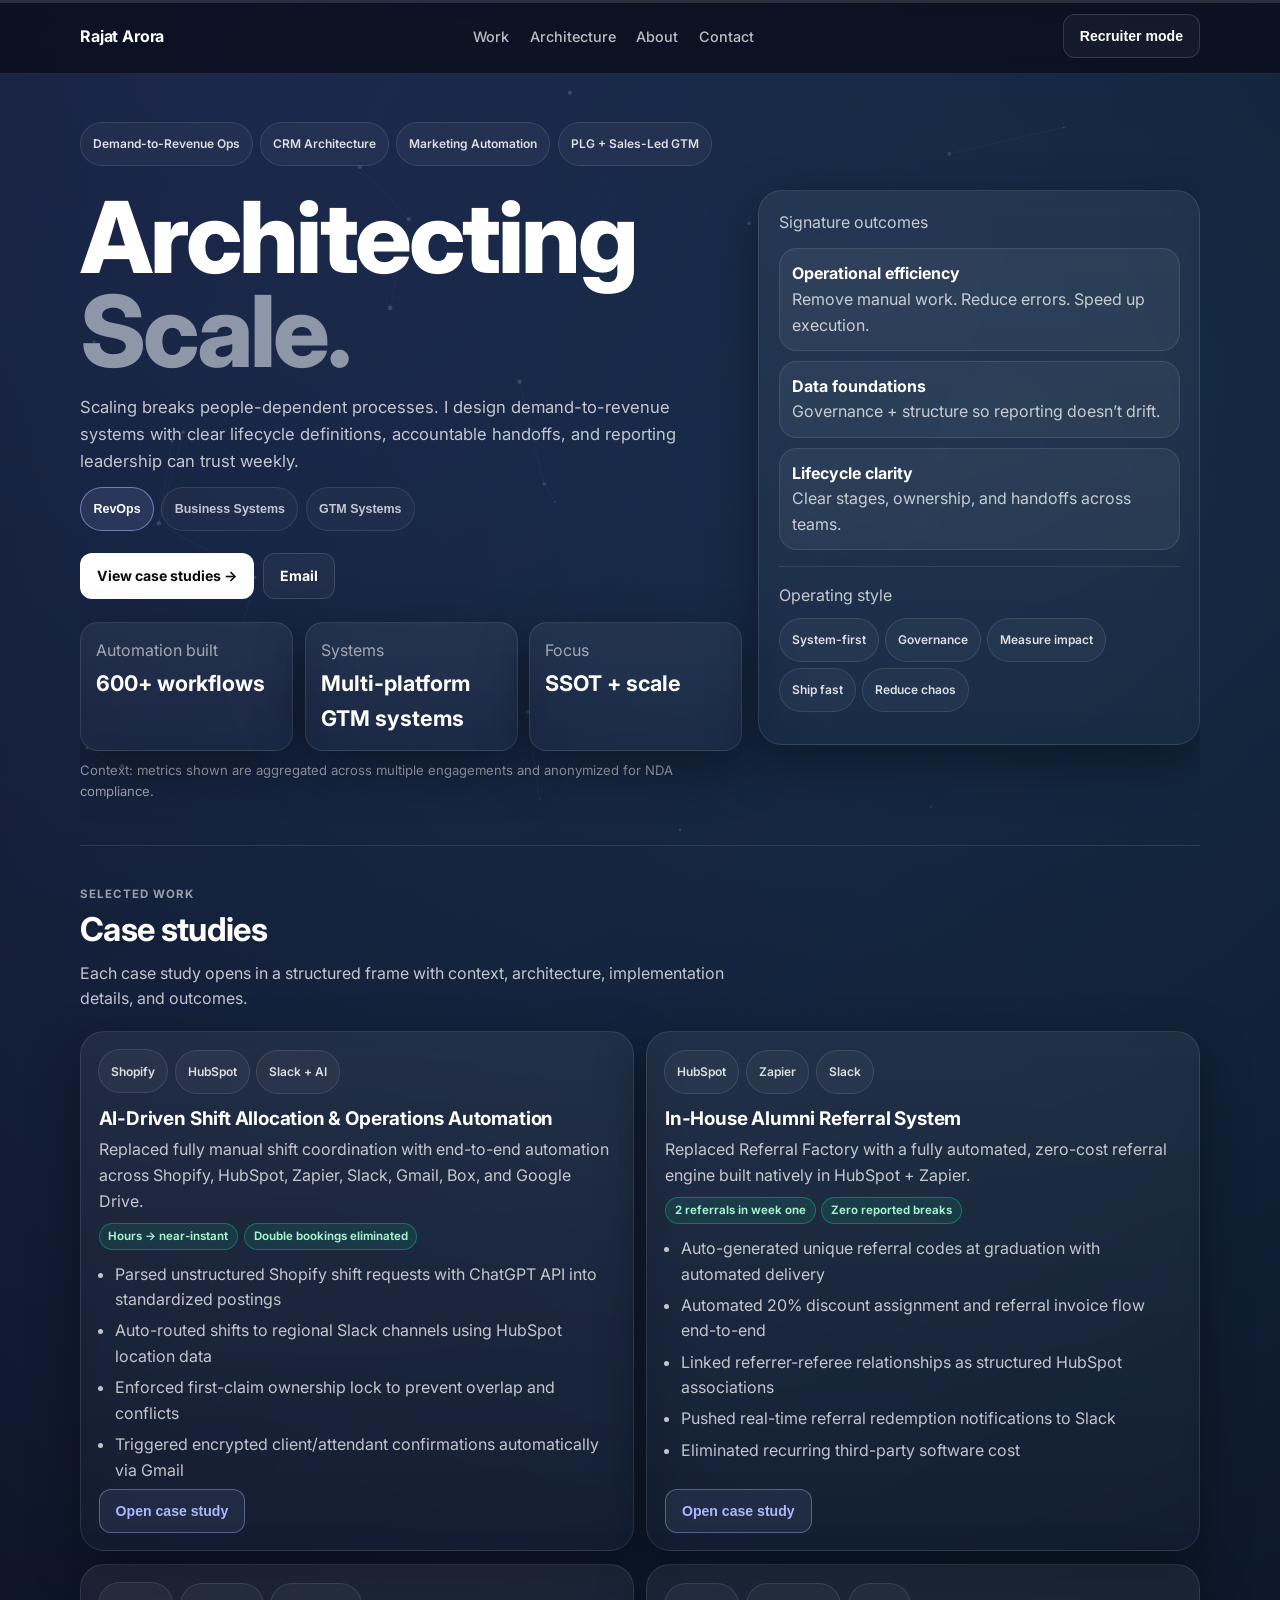
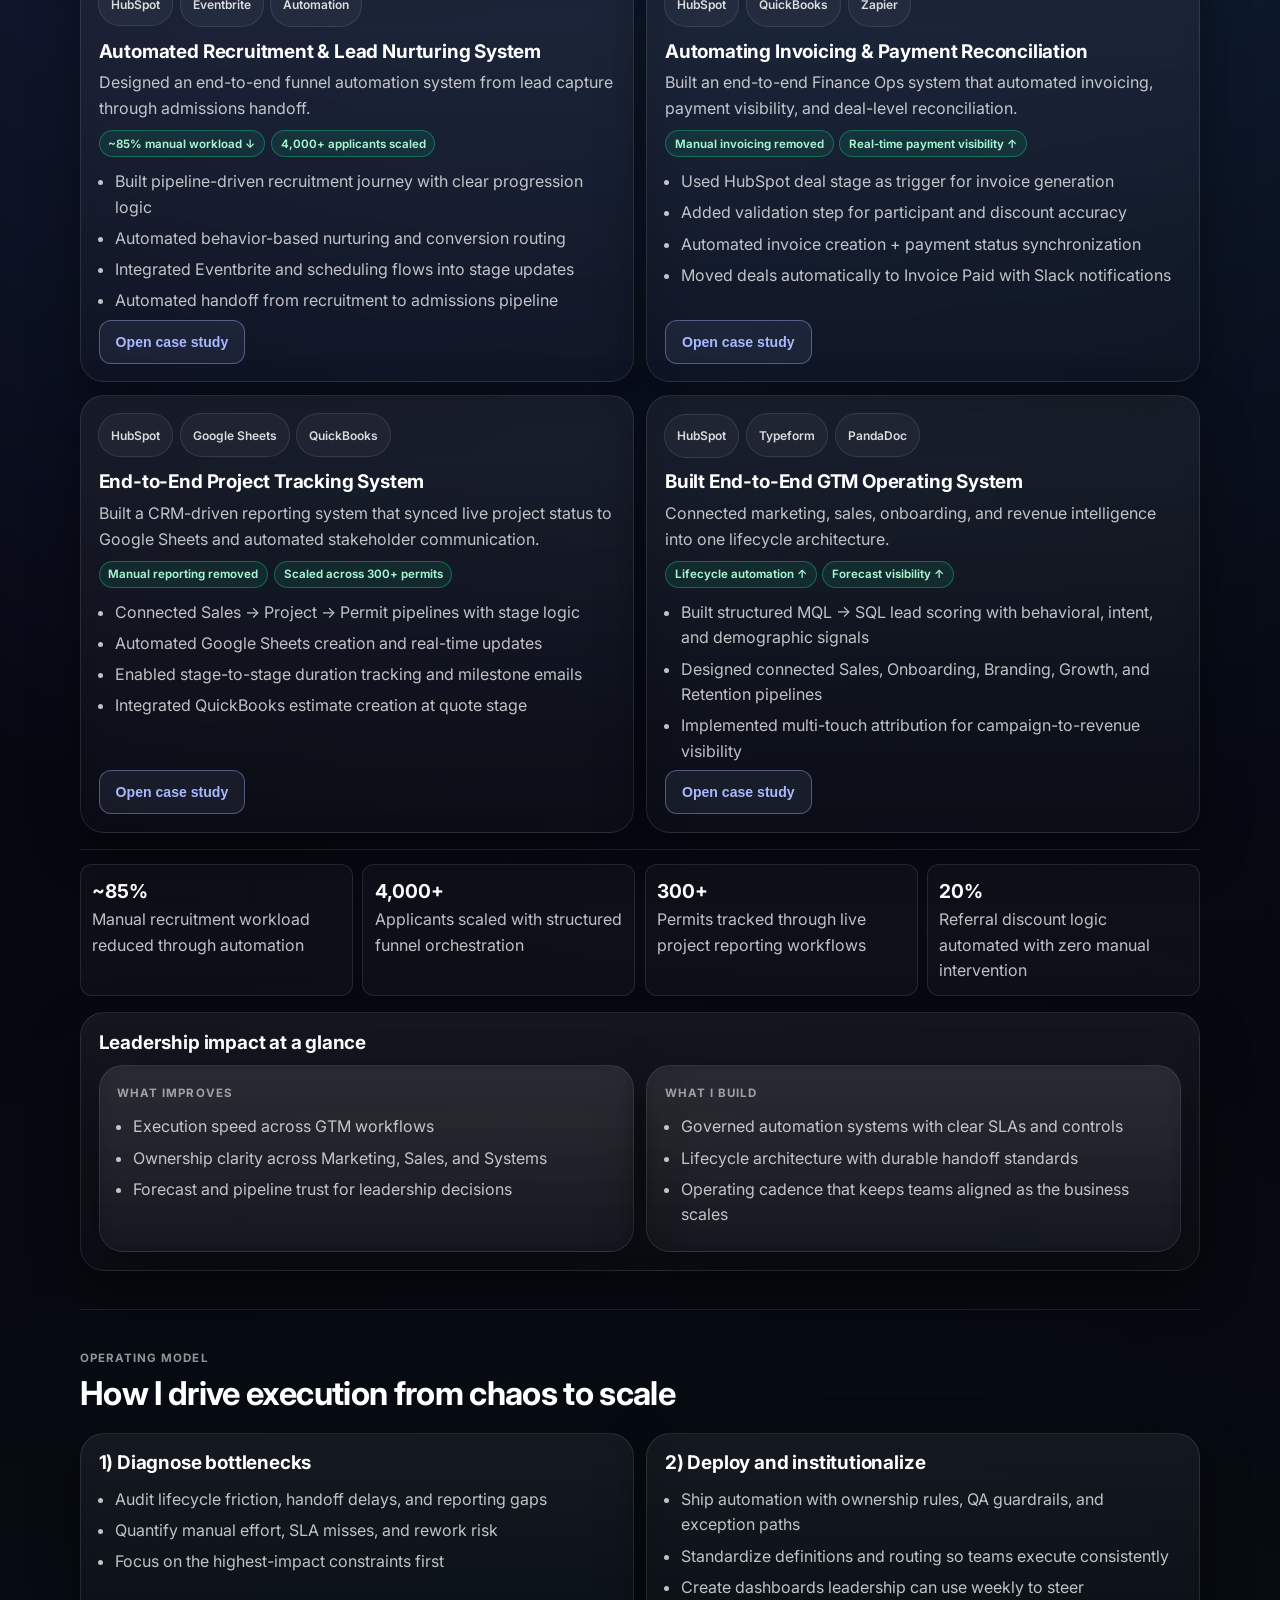
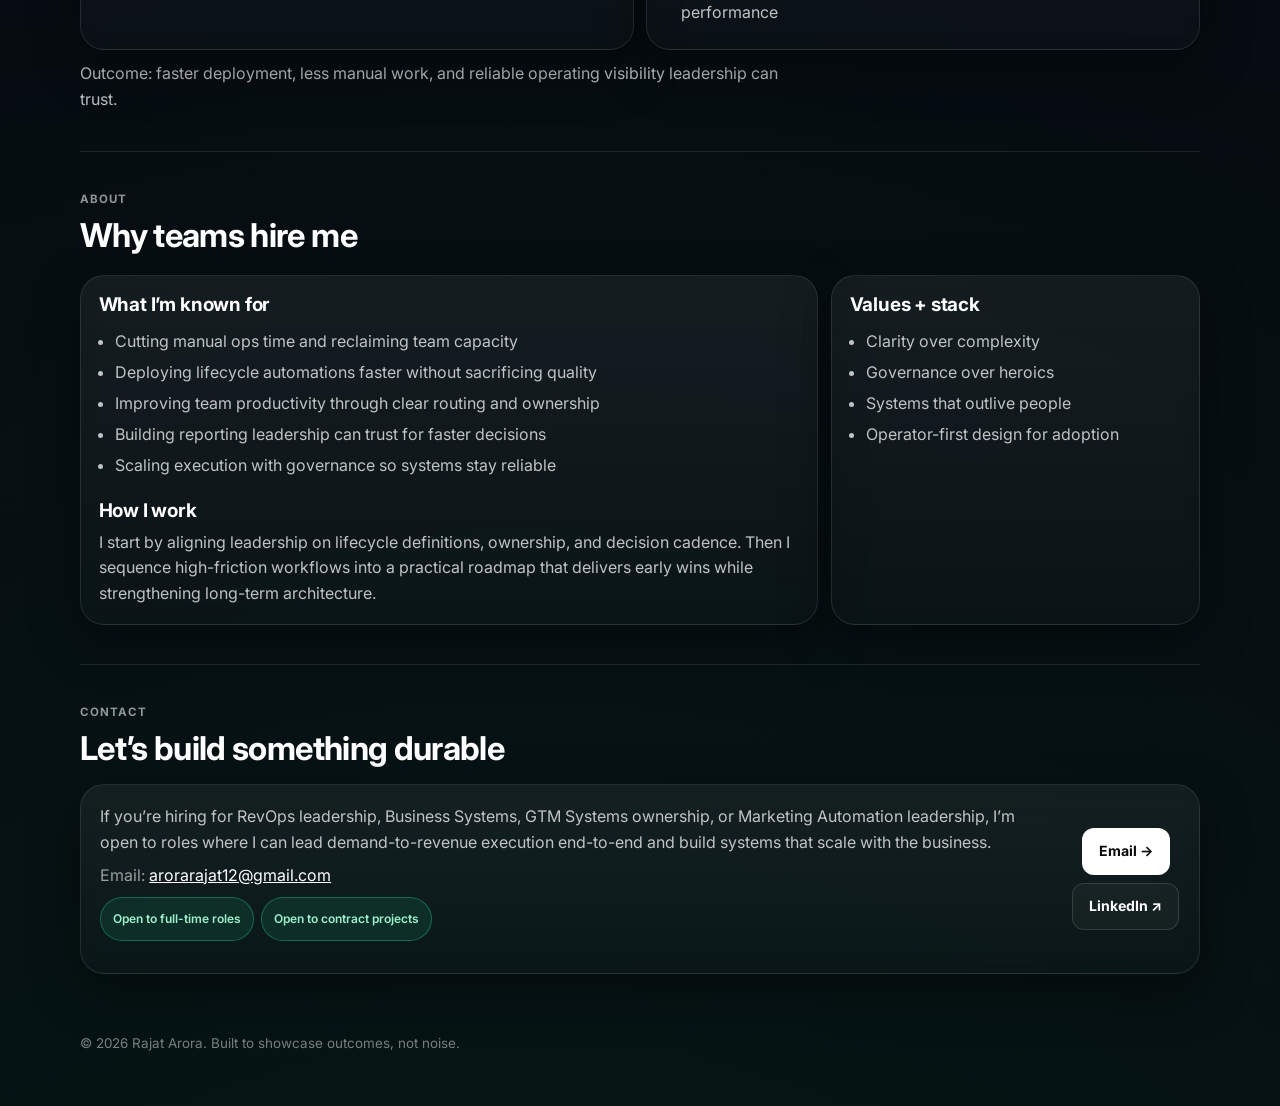
==== index.html @ 0801d3cc "Refine operating model and outcomes-focused hire messaging" ====
<!doctype html>
<html lang="en">
<head>
  <meta charset="UTF-8" />
  <meta name="viewport" content="width=device-width, initial-scale=1.0" />
  <title>Rajat Arora — Revenue Operations & Business Systems</title>
  <meta name="description" content="Revenue Operations and Business Systems specialist. I build lifecycle design, reporting governance, and automation that helps GTM teams execute predictably." />
  <meta name="theme-color" content="#0b0b10" />
  <meta property="og:title" content="Rajat Arora — Revenue Operations & Business Systems" />
  <meta property="og:description" content="Revenue operations and business systems leadership focused on measurable operational outcomes." />
  <meta property="og:type" content="website" />
  <link href="https://fonts.googleapis.com/css2?family=Inter:wght@400;500;600;700;800&display=swap" rel="stylesheet">

  <style>
    :root {
      --bg-top: #05050a;
      --bg-mid: #070712;
      --bg-bottom: #05050a;
      --text: #fff;
      --muted: rgba(255, 255, 255, 0.74);
      --muted-2: rgba(255, 255, 255, 0.58);
      --line: rgba(255, 255, 255, 0.10);
      --card: rgba(255, 255, 255, 0.04);
      --card-strong: rgba(255, 255, 255, 0.06);
      --radius: 18px;
      --radius-lg: 24px;
      --ok-bg: rgba(16, 185, 129, 0.12);
      --ok-line: rgba(16, 185, 129, 0.45);
      --brand: #aab8ff;
    }

    * { box-sizing: border-box; }
    html { scroll-behavior: smooth; }

    body {
      margin: 0;
      color: var(--text);
      font-family: Inter, system-ui, -apple-system, Segoe UI, Roboto, sans-serif;
      line-height: 1.6;
      background-image:
        radial-gradient(circle at 20% 0%, rgba(99, 102, 241, 0.22), transparent 55%),
        radial-gradient(circle at 80% 10%, rgba(34, 211, 238, 0.14), transparent 55%),
        radial-gradient(circle at 40% 120%, rgba(16, 185, 129, 0.12), transparent 55%),
        linear-gradient(180deg, var(--bg-top) 0%, var(--bg-mid) 40%, var(--bg-bottom) 100%);
    }

    body.recruiter-mode .hero-side {
      display: none !important;
    }

    body.recruiter-mode .hero-grid,
    body.recruiter-mode .cards-2,
    body.recruiter-mode .scoreboard {
      grid-template-columns: 1fr;
    }

    .progress {
      position: fixed;
      top: 0;
      left: 0;
      width: 100%;
      height: 3px;
      z-index: 120;
      background: rgba(255, 255, 255, 0.12);
    }

    .progress > span {
      display: block;
      height: 100%;
      width: 0;
      background: linear-gradient(90deg, #818cf8, #22d3ee);
      transition: width 120ms linear;
    }

    .container { width: min(1120px, calc(100% - 2rem)); margin-inline: auto; }

    .skip-link {
      position: absolute;
      top: -120%;
      left: 1rem;
      background: #fff;
      color: #0a0a0a;
      padding: 0.4rem 0.7rem;
      border-radius: 8px;
      font-weight: 700;
      z-index: 130;
    }
    .skip-link:focus { top: 1rem; }

    .glass {
      background: linear-gradient(180deg, var(--card-strong), rgba(255, 255, 255, 0.02));
      border: 1px solid var(--line);
      box-shadow: 0 18px 50px rgba(0, 0, 0, 0.38);
      backdrop-filter: blur(8px);
    }

    .pill {
      border: 1px solid var(--line);
      background: var(--card);
      border-radius: 999px;
      padding: 0.35rem 0.75rem;
      min-height: 44px;
      display: inline-flex;
      align-items: center;
      font-size: 0.75rem;
      color: rgba(255, 255, 255, 0.84);
      font-weight: 600;
    }

    .ok-pill { border-color: var(--ok-line); background: var(--ok-bg); color: #9af2cd; }

    .btn {
      border: 1px solid rgba(255, 255, 255, 0.13);
      background: rgba(255, 255, 255, 0.04);
      color: #fff;
      text-decoration: none;
      border-radius: 12px;
      padding: 0.7rem 1rem;
      min-height: 44px;
      font-size: 0.88rem;
      font-weight: 700;
      display: inline-flex;
      align-items: center;
      justify-content: center;
      transition: 140ms ease;
      cursor: pointer;
    }

    .btn:hover,
    .btn:focus-visible {
      border-color: rgba(255, 255, 255, 0.25);
      transform: translateY(-1px) scale(1.01);
      outline: none;
    }

    .btn-primary { border: 1px solid transparent; background: #fff; color: #0a0a0a; }
    .btn-primary:hover,
    .btn-primary:focus-visible { background: #e8e8ff; }

    .btn-ghost { border-color: rgba(170, 184, 255, 0.4); color: var(--brand); background: rgba(170, 184, 255, 0.08); }

    a:focus-visible,
    button:focus-visible { outline: 2px solid rgba(99, 102, 241, 0.8); outline-offset: 2px; }

    .topbar {
      position: sticky;
      top: 0;
      z-index: 50;
      backdrop-filter: blur(10px);
      border-bottom: 1px solid var(--line);
      background: rgba(7, 7, 18, 0.65);
    }

    .topbar-inner { display: flex; align-items: center; justify-content: space-between; gap: 1rem; padding: 0.9rem 0; }
    .top-actions { display: flex; gap: 0.45rem; flex-wrap: wrap; justify-content: flex-end; }
    .brand { color: #fff; text-decoration: none; font-weight: 700; letter-spacing: -0.01em; white-space: nowrap; }
    nav { display: flex; gap: 1rem; }
    nav a { color: rgba(255, 255, 255, 0.72); text-decoration: none; font-size: 0.9rem; font-weight: 500; min-height:44px; display:inline-flex; align-items:center; padding:0 .15rem; }
    nav a:hover { color: #fff; }

    main { padding: 0 0 1rem; }
    .hero { padding: 3rem 0 2.7rem; }
    .hero-tags { display: flex; gap: 0.45rem; flex-wrap: wrap; }
    .hero-grid { margin-top: 1.5rem; display: grid; gap: 1rem; grid-template-columns: minmax(0, 1.2fr) minmax(0, 0.8fr); align-items: start; }

    h1 { margin: 0; font-size: clamp(2.4rem, 8.6vw, 6.2rem); line-height: 0.95; letter-spacing: -0.03em; max-width: 10ch; text-wrap: balance; font-weight: 800; font-style: normal; }
    .hero-title-muted { display:block; color:#8e97a8; }
    h2 { margin: 0; font-size: clamp(1.45rem, 2.6vw, 2.05rem); line-height: 1.2; letter-spacing: -0.02em; }
    h3 { margin: 0; font-size: 1.18rem; line-height: 1.25; letter-spacing: -0.01em; }
    p { margin: 0; }
    .muted { color: var(--muted); }
    .muted-2 { color: var(--muted-2); }

    .hero-copy { max-width: 62ch; margin-top: 1rem; font-size: 1.04rem; }
    .hero-copy { transition: opacity .35s ease, transform .35s ease; }
    .role-switch { margin-top: .8rem; display:flex; gap:.45rem; flex-wrap:wrap; }
    .role-btn { border:1px solid var(--line); background:rgba(255,255,255,.03); color:var(--muted); border-radius:999px; padding:.45rem .78rem; min-height:44px; font-size:.78rem; font-weight:700; cursor:pointer; }
    .role-btn.active { color:#fff; border-color:rgba(170,184,255,.55); background:rgba(170,184,255,.12); }
    .hero-actions { margin-top: 1.35rem; display: flex; gap: 0.55rem; flex-wrap: wrap; }
    .stats { margin-top: 1.4rem; display: grid; grid-template-columns: repeat(3, minmax(0, 1fr)); gap: 0.7rem; }
    .stat { border-radius: var(--radius); padding: 0.95rem; }
    .stat strong { display: block; font-size: 1.35rem; margin-top: 0.15rem; }

    .toolkit { margin-top: 0.9rem; display: flex; flex-wrap: wrap; gap: 0.45rem; }

    .side-card { border-radius: var(--radius-lg); padding: 1.2rem; }
    .side-list { list-style: none; margin: 0.8rem 0 0; padding: 0; display: grid; gap: 0.6rem; }
    .side-list li { border: 1px solid var(--line); border-radius: var(--radius); background: rgba(255, 255, 255, 0.05); padding: 0.75rem; }



    .hero-network {
      position:absolute;
      inset:0;
      width:100%;
      height:100%;
      z-index:-1;
      opacity:.4;
      pointer-events:none;
    }

    .bento-grid { margin-top:1rem; display:grid; gap:.8rem; grid-template-columns:repeat(4,minmax(0,1fr)); }
    .bento-card { border:1px solid var(--line); border-radius:16px; background:linear-gradient(180deg,var(--card-strong),rgba(255,255,255,.02)); padding:.95rem; }
    .bento-card.large { grid-column:span 2; grid-row:span 2; }
    .kpi-ring { width:74px; aspect-ratio:1 / 1; border-radius:50%; margin:.55rem auto .35rem; position:relative; background:conic-gradient(#818cf8 calc(var(--p)*1%), rgba(255,255,255,.09) 0); }
    .kpi-ring::after { content:''; position:absolute; inset:9px; border-radius:50%; background:#0a0f1d; }
    .kpi-ring span { position:absolute; inset:0; display:grid; place-items:center; z-index:1; font-size:.8rem; font-weight:700; }

    .arch-pipeline { margin-top:1rem; display:flex; gap:.5rem; align-items:center; overflow-x:auto; padding-bottom:.35rem; }
    .arch-node { border:1px solid var(--line); border-radius:12px; min-width:180px; padding:.75rem; background:rgba(255,255,255,.03); color:#fff; cursor:pointer; text-align:left; }
    .arch-node.active, .arch-node:hover { border-color:rgba(129,140,248,.8); box-shadow:0 0 0 2px rgba(129,140,248,.2); }
    .arch-link { color:#aab8ff; font-weight:700; }
    .arch-detail { margin-top:.8rem; border:1px solid var(--line); border-radius:14px; padding:.85rem; background:rgba(255,255,255,.02); }

    .section { border-top: 1px solid var(--line); padding: 2.4rem 0; }
    .eyebrow { margin: 0; font-size: 0.72rem; text-transform: uppercase; letter-spacing: 0.09em; color: rgba(255, 255, 255, 0.56); font-weight: 700; }
    .section-sub { margin-top: 0.7rem; max-width: 70ch; }

    .cards-2 { margin-top: 1.2rem; display: grid; grid-template-columns: repeat(2, minmax(0, 1fr)); gap: 0.8rem; }
    .case { border-radius: var(--radius-lg); padding: 1.1rem; display:flex; flex-direction:column; }
    .case .open-case-btn { margin-top:auto; align-self:flex-start; }
    .chip-row { display: flex; flex-wrap: wrap; gap: 0.4rem; margin-bottom: 0.8rem; }
    .bullet-list { margin: 0.75rem 0 0; padding-left: 1rem; color: var(--muted); }
    .bullet-list li { margin-bottom: 0.35rem; }
    .proof-chips { display:flex; flex-wrap:wrap; gap:.35rem; margin-top:.55rem; }
    .proof-chip { border:1px solid rgba(16,185,129,.45); background:rgba(16,185,129,.12); color:#a7f3d0; border-radius:999px; padding:.2rem .55rem; font-size:.72rem; font-weight:650; }
    .context-note { margin-top:.55rem; font-size:.82rem; color:var(--muted-2); }
        .evidence-btn { margin-top:.65rem; }

    .scoreboard { margin-top: 1rem; border-top: 1px solid var(--line); padding-top: 0.9rem; display: grid; grid-template-columns: repeat(4, minmax(0, 1fr)); gap: 0.6rem; }
    .score { border: 1px solid var(--line); border-radius: 12px; padding: 0.7rem; background: rgba(255, 255, 255, 0.03); }
    .score strong { display: block; font-size: 1.2rem; }

    .timeline { margin-top: 1rem; display:grid; gap:.65rem; grid-template-columns: repeat(4, minmax(0,1fr)); }
    .timeline-step { border:1px solid var(--line); border-radius:12px; background:rgba(255,255,255,.03); padding:.8rem; position:relative; }
    .timeline-step::before { content:''; position:absolute; top:-1px; left:-1px; right:-1px; height:2px; background:linear-gradient(90deg,#818cf8,#22d3ee); border-radius:12px 12px 0 0; opacity:.55; }

    .reveal { opacity:0; transform: translateY(10px); transition: opacity .45s ease, transform .45s ease; }
    .reveal.visible { opacity:1; transform: translateY(0); }

    .vault-grid { margin-top:.75rem; display:grid; grid-template-columns:repeat(2,minmax(0,1fr)); gap:.55rem; }
    .vault-item { border:1px solid var(--line); border-radius:10px; padding:.65rem; background:rgba(255,255,255,.03); }
    .vault-item p { color:var(--muted); font-size:.86rem; margin-top:.3rem; }

    .spotlight { box-shadow: 0 0 0 2px rgba(129, 140, 248, 0.75), 0 0 0 10px rgba(129, 140, 248, 0.1), 0 18px 50px rgba(0, 0, 0, 0.38) !important; }

    .faq { margin-top: 1rem; display: grid; gap: 0.6rem; }
    .faq details { border: 1px solid var(--line); border-radius: 12px; padding: 0.75rem 0.85rem; background: rgba(255, 255, 255, 0.03); }
    .faq summary { cursor: pointer; font-weight: 700; color: #fff; }
    .faq p { margin-top: 0.55rem; color: var(--muted); }

    .contact-card { margin-top: 1rem; border-radius: var(--radius-lg); padding: 1.2rem; display: flex; gap: 1rem; justify-content: space-between; align-items: center; }
    .contact-card .actions { display:flex; gap:.55rem; flex-wrap:wrap; justify-content:center; align-items:center; }
    .contact-card .actions .btn { white-space: nowrap; }

    .toast {
      position: fixed; bottom: 1rem; right: 1rem; background: rgba(13, 19, 34, 0.95); border: 1px solid var(--line);
      color: #fff; padding: 0.65rem 0.85rem; border-radius: 10px; box-shadow: 0 10px 24px rgba(0, 0, 0, 0.35);
      z-index: 120; opacity: 0; transform: translateY(8px); pointer-events: none; transition: 0.18s ease; font-size: 0.85rem;
    }
    .toast.show { opacity: 1; transform: translateY(0); }

    .hotkeys { margin-top: 0.5rem; color: var(--muted-2); font-size: 0.75rem; }

    .overlay {
      position: fixed;
      inset: 0;
      background: rgba(4, 8, 18, 0.86);
      z-index: 140;
      display: none;
      align-items: center;
      justify-content: center;
      padding: 1rem;
    }
    .overlay.show { display: flex; }

    .overlay-card {
      width: min(820px, 100%);
      border: 1px solid var(--line);
      border-radius: 16px;
      background: linear-gradient(180deg, #111a31, #0f172b);
      padding: 1rem;
      box-shadow: 0 20px 50px rgba(0, 0, 0, 0.45);
    }

    .overlay-card h3 { font-size: 1.15rem; }
    .overlay-card ul { margin: 0.75rem 0 0; padding-left: 1rem; color: var(--muted); }
    .overlay-card li { margin-bottom: 0.45rem; }

    .case-modal { width:min(980px, 100%); max-height:min(88vh, 920px); overflow:auto; }
    .case-meta { display:flex; flex-wrap:wrap; gap:.4rem; margin-top:.45rem; }
    .case-kpi { border:1px solid rgba(16,185,129,.45); background:rgba(16,185,129,.12); color:#a7f3d0; border-radius:999px; padding:.2rem .55rem; font-size:.72rem; font-weight:650; }
    .case-grid { margin-top:.75rem; display:grid; grid-template-columns:1fr; gap:.7rem; }
    .case-panel { border:1px solid var(--line); border-radius:12px; padding:.75rem; background:rgba(255,255,255,.03); }
    .arch-flow { margin-top:.6rem; display:grid; gap:.45rem; }
    .arch-step { border:1px solid rgba(170,184,255,.45); border-radius:10px; padding:.45rem .55rem; background:rgba(170,184,255,.10); font-size:.82rem; }
    .arch-arrow { color:#aab8ff; text-align:center; font-weight:700; }

    .overlay-card.case-modal {
      background:#ffffff;
      color:#0f172a;
      border:1px solid #dbe2ea;
      box-shadow:0 24px 48px rgba(15,23,42,.18);
    }
    .overlay-card.case-modal .muted { color:#475569; }
    .overlay-card.case-modal h3,
    .overlay-card.case-modal h4 { color:#0f172a; }
    .overlay-card.case-modal .bullet-list { color:#334155; }
    .overlay-card.case-modal .case-panel { border-color:#dbe2ea; background:#f8fafc; }
    .overlay-card.case-modal .arch-step { border-color:#bfdbfe; background:#eff6ff; color:#1e3a8a; }
    .overlay-card.case-modal .arch-arrow { color:#1d4ed8; }
    .overlay-card.case-modal .case-kpi { border-color:#86efac; background:#f0fdf4; color:#166534; }
    .overlay-card.case-modal .btn {
      background:#0f172a;
      border-color:#0f172a;
      color:#fff;
    }
    .overlay-card.case-modal .btn:hover,
    .overlay-card.case-modal .btn:focus-visible { background:#1e293b; border-color:#1e293b; }
    .case-table { width:100%; border-collapse:collapse; margin-top:.45rem; font-size:.9rem; }
    .case-table th, .case-table td { border:1px solid #dbe2ea; padding:.5rem .55rem; text-align:left; }
    .case-table th { background:#f1f5f9; color:#0f172a; }
    .case-subhead { margin-top:.75rem; font-size:.95rem; color:#0f172a; font-weight:700; }

    .code-block { margin-top:.65rem; border:1px solid var(--line); border-radius:10px; background:rgba(0,0,0,.3); padding:.7rem; overflow:auto; }
    .code-block pre { margin:0; font-size:.8rem; color:#dce3ff; }

    .vault-item { position:relative; }
    .vault-item .tooltip-diagram {
      position:absolute;
      left:50%;
      bottom:calc(100% + .35rem);
      transform:translateX(-50%);
      width:240px;
      border:1px solid var(--line);
      border-radius:10px;
      background:linear-gradient(180deg,#121b39,#0e1730);
      padding:.45rem;
      opacity:0;
      pointer-events:none;
      transition:opacity .16s ease;
      box-shadow:0 12px 25px rgba(0,0,0,.45);
    }
    .vault-item:hover .tooltip-diagram,
    .vault-item:focus-within .tooltip-diagram { opacity:1; }
    .diagram-mini { border:1px solid rgba(170,184,255,.45); border-radius:8px; padding:.35rem; font-size:.67rem; color:#dce3ff; }
    .diagram-mini + .diagram-mini { margin-top:.35rem; }

    footer { margin-top: 0.8rem; font-size: 0.84rem; color: rgba(255, 255, 255, 0.46); padding: 0.5rem 0 2.2rem; }

    @media (max-width: 960px) {
      nav { display: none; }
      .hero-grid,
      .stats,
      .cards-2,
      .scoreboard,
      .timeline, .vault-grid, .bento-grid { grid-template-columns: 1fr; }
      .contact-card { flex-direction: column; align-items: flex-start; }
    }

    @media (prefers-reduced-motion: reduce) {
      *, *::before, *::after {
        animation-duration: 1ms !important;
        animation-iteration-count: 1 !important;
        transition-duration: 1ms !important;
        scroll-behavior: auto !important;
      }
    }
  </style>
</head>
<body>
  <div class="progress" aria-hidden="true"><span id="progressBar"></span></div>
  <a href="#main" class="skip-link">Skip to content</a>

  <header class="topbar">
    <div class="container topbar-inner">
      <a href="#top" class="brand">Rajat Arora</a>
      <nav aria-label="Primary">
        <a href="#work">Work</a>
        <a href="#architecture">Architecture</a>
        <a href="#about">About</a>
        <a href="#contact">Contact</a>
      </nav>
      <div class="top-actions">
                <button id="toggleRecruiterMode" class="btn" type="button">Recruiter mode</button>
      </div>
    </div>
  </header>

  <main id="main" class="container">
    <section class="hero" id="top" aria-labelledby="hero-title" style="position:relative; overflow:hidden;">
      <canvas id="heroNetwork" class="hero-network" aria-hidden="true"></canvas>
      <div class="hero-tags">
        <span class="pill">Demand-to-Revenue Ops</span><span class="pill">CRM Architecture</span><span class="pill">Marketing Automation</span><span class="pill">PLG + Sales-Led GTM</span>
      </div>

      <div class="hero-grid">
        <div>
          <h1 id="hero-title">Architecting <span class="hero-title-muted">Scale.</span></h1>
          <p id="heroCopy" class="hero-copy muted">Scaling breaks people-dependent processes. I design demand-to-revenue systems with clear lifecycle definitions, accountable handoffs, and reporting leadership can trust weekly.</p>

          <div class="role-switch" aria-label="Role targeted view">
            <button class="role-btn active" data-role="revops" type="button" aria-pressed="true">RevOps</button>
            <button class="role-btn" data-role="bizsys" type="button" aria-pressed="false">Business Systems</button>
            <button class="role-btn" data-role="gtm" type="button" aria-pressed="false">GTM Systems</button>
          </div>

          <div class="hero-actions">
            <a href="#work" class="btn btn-primary">View case studies →</a>
            <a href="mailto:arorarajat12@gmail.com" class="btn">Email</a>
          </div>

          <div class="stats">
            <div class="glass stat"><p class="muted-2">Automation built</p><strong>600+ workflows</strong></div>
            <div class="glass stat"><p class="muted-2">Systems</p><strong>Multi-platform GTM systems</strong></div>
            <div class="glass stat"><p class="muted-2">Focus</p><strong>SSOT + scale</strong></div>
          </div>
          <p class="context-note">Context: metrics shown are aggregated across multiple engagements and anonymized for NDA compliance.</p>
        </div>

        <aside class="hero-side">
          <div class="glass side-card">
            <p class="muted">Signature outcomes</p>
            <ul class="side-list">
              <li><p><strong>Operational efficiency</strong></p><p class="muted">Remove manual work. Reduce errors. Speed up execution.</p></li>
              <li><p><strong>Data foundations</strong></p><p class="muted">Governance + structure so reporting doesn’t drift.</p></li>
              <li><p><strong>Lifecycle clarity</strong></p><p class="muted">Clear stages, ownership, and handoffs across teams.</p></li>
            </ul>
            <div style="margin-top:1rem; border-top:1px solid var(--line); padding-top:1rem;">
              <p class="muted">Operating style</p>
              <div class="chip-row" style="margin-top:.55rem;"><span class="pill">System-first</span><span class="pill">Governance</span><span class="pill">Measure impact</span><span class="pill">Ship fast</span><span class="pill">Reduce chaos</span></div>
            </div>
          </div>
        </aside>
      </div>
    </section>
    <section id="work" class="section" aria-labelledby="work-title">
      <p class="eyebrow">Selected work</p>
      <h2 id="work-title" style="margin-top:.45rem;">Case studies</h2>
      <p class="section-sub muted">Each case study opens in a structured frame with context, architecture, implementation details, and outcomes.</p>
      <div class="cards-2">
        <article class="glass case"><div class="chip-row"><span class="pill">Shopify</span><span class="pill">HubSpot</span><span class="pill">Slack + AI</span></div><h3>AI-Driven Shift Allocation & Operations Automation</h3><p class="muted" style="margin-top:.45rem;">Replaced fully manual shift coordination with end-to-end automation across Shopify, HubSpot, Zapier, Slack, Gmail, Box, and Google Drive.</p><div class="proof-chips"><span class="proof-chip">Hours → near-instant</span><span class="proof-chip">Double bookings eliminated</span></div><ul class="bullet-list"><li>Parsed unstructured Shopify shift requests with ChatGPT API into standardized postings</li><li>Auto-routed shifts to regional Slack channels using HubSpot location data</li><li>Enforced first-claim ownership lock to prevent overlap and conflicts</li><li>Triggered encrypted client/attendant confirmations automatically via Gmail</li></ul><button class="btn btn-ghost open-case-btn" type="button" data-case="shiftalloc">Open case study</button></article>
        <article class="glass case"><div class="chip-row"><span class="pill">HubSpot</span><span class="pill">Zapier</span><span class="pill">Slack</span></div><h3>In-House Alumni Referral System</h3><p class="muted" style="margin-top:.45rem;">Replaced Referral Factory with a fully automated, zero-cost referral engine built natively in HubSpot + Zapier.</p><div class="proof-chips"><span class="proof-chip">2 referrals in week one</span><span class="proof-chip">Zero reported breaks</span></div><ul class="bullet-list"><li>Auto-generated unique referral codes at graduation with automated delivery</li><li>Automated 20% discount assignment and referral invoice flow end-to-end</li><li>Linked referrer-referee relationships as structured HubSpot associations</li><li>Pushed real-time referral redemption notifications to Slack</li><li>Eliminated recurring third-party software cost</li></ul><button class="btn btn-ghost open-case-btn" type="button" data-case="referral">Open case study</button></article>
        <article class="glass case"><div class="chip-row"><span class="pill">HubSpot</span><span class="pill">Eventbrite</span><span class="pill">Automation</span></div><h3>Automated Recruitment & Lead Nurturing System</h3><p class="muted" style="margin-top:.45rem;">Designed an end-to-end funnel automation system from lead capture through admissions handoff.</p><div class="proof-chips"><span class="proof-chip">~85% manual workload ↓</span><span class="proof-chip">4,000+ applicants scaled</span></div><ul class="bullet-list"><li>Built pipeline-driven recruitment journey with clear progression logic</li><li>Automated behavior-based nurturing and conversion routing</li><li>Integrated Eventbrite and scheduling flows into stage updates</li><li>Automated handoff from recruitment to admissions pipeline</li></ul><button class="btn btn-ghost open-case-btn" type="button" data-case="ssot">Open case study</button></article>
        <article class="glass case"><div class="chip-row"><span class="pill">HubSpot</span><span class="pill">QuickBooks</span><span class="pill">Zapier</span></div><h3>Automating Invoicing & Payment Reconciliation</h3><p class="muted" style="margin-top:.45rem;">Built an end-to-end Finance Ops system that automated invoicing, payment visibility, and deal-level reconciliation.</p><div class="proof-chips"><span class="proof-chip">Manual invoicing removed</span><span class="proof-chip">Real-time payment visibility ↑</span></div><ul class="bullet-list"><li>Used HubSpot deal stage as trigger for invoice generation</li><li>Added validation step for participant and discount accuracy</li><li>Automated invoice creation + payment status synchronization</li><li>Moved deals automatically to Invoice Paid with Slack notifications</li></ul><button class="btn btn-ghost open-case-btn" type="button" data-case="finance">Open case study</button></article><article class="glass case"><div class="chip-row"><span class="pill">HubSpot</span><span class="pill">Google Sheets</span><span class="pill">QuickBooks</span></div><h3>End-to-End Project Tracking System</h3><p class="muted" style="margin-top:.45rem;">Built a CRM-driven reporting system that synced live project status to Google Sheets and automated stakeholder communication.</p><div class="proof-chips"><span class="proof-chip">Manual reporting removed</span><span class="proof-chip">Scaled across 300+ permits</span></div><ul class="bullet-list"><li>Connected Sales → Project → Permit pipelines with stage logic</li><li>Automated Google Sheets creation and real-time updates</li><li>Enabled stage-to-stage duration tracking and milestone emails</li><li>Integrated QuickBooks estimate creation at quote stage</li></ul><button class="btn btn-ghost open-case-btn" type="button" data-case="projecttracking">Open case study</button></article>
        <article class="glass case"><div class="chip-row"><span class="pill">HubSpot</span><span class="pill">Typeform</span><span class="pill">PandaDoc</span></div><h3>Built End-to-End GTM Operating System</h3><p class="muted" style="margin-top:.45rem;">Connected marketing, sales, onboarding, and revenue intelligence into one lifecycle architecture.</p><div class="proof-chips"><span class="proof-chip">Lifecycle automation ↑</span><span class="proof-chip">Forecast visibility ↑</span></div><ul class="bullet-list"><li>Built structured MQL → SQL lead scoring with behavioral, intent, and demographic signals</li><li>Designed connected Sales, Onboarding, Branding, Growth, and Retention pipelines</li><li>Implemented multi-touch attribution for campaign-to-revenue visibility</li></ul><button class="btn btn-ghost open-case-btn" type="button" data-case="gtmos">Open case study</button></article>
      </div>

      <div class="scoreboard" aria-label="Impact scoreboard">
        <div class="score"><strong>~85%</strong><span class="muted">Manual recruitment workload reduced through automation</span></div>
        <div class="score"><strong>4,000+</strong><span class="muted">Applicants scaled with structured funnel orchestration</span></div>
        <div class="score"><strong>300+</strong><span class="muted">Permits tracked through live project reporting workflows</span></div>
        <div class="score"><strong>20%</strong><span class="muted">Referral discount logic automated with zero manual intervention</span></div>
      </div>

      <div class="glass case" style="margin-top:1rem;">
        <h3>Leadership impact at a glance</h3>
        <div class="cards-2" style="margin-top:.7rem;">
          <article class="glass case">
            <p class="eyebrow">What improves</p>
            <ul class="bullet-list">
              <li>Execution speed across GTM workflows</li>
              <li>Ownership clarity across Marketing, Sales, and Systems</li>
              <li>Forecast and pipeline trust for leadership decisions</li>
            </ul>
          </article>
          <article class="glass case">
            <p class="eyebrow">What I build</p>
            <ul class="bullet-list">
              <li>Governed automation systems with clear SLAs and controls</li>
              <li>Lifecycle architecture with durable handoff standards</li>
              <li>Operating cadence that keeps teams aligned as the business scales</li>
            </ul>
          </article>
        </div>
      </div>
    </section>

    <section id="architecture" class="section" aria-labelledby="operating-system-title">
      <p class="eyebrow">Operating model</p>
      <h2 id="operating-system-title" style="margin-top:.45rem;">How I drive execution from chaos to scale</h2>
      <div class="cards-2">
        <article class="glass case">
          <h3>1) Diagnose bottlenecks</h3>
          <ul class="bullet-list">
            <li>Audit lifecycle friction, handoff delays, and reporting gaps</li>
            <li>Quantify manual effort, SLA misses, and rework risk</li>
            <li>Focus on the highest-impact constraints first</li>
          </ul>
        </article>
        <article class="glass case">
          <h3>2) Deploy and institutionalize</h3>
          <ul class="bullet-list">
            <li>Ship automation with ownership rules, QA guardrails, and exception paths</li>
            <li>Standardize definitions and routing so teams execute consistently</li>
            <li>Create dashboards leadership can use weekly to steer performance</li>
          </ul>
        </article>
      </div>
      <p class="section-sub muted">Outcome: faster deployment, less manual work, and reliable operating visibility leadership can trust.</p>
    </section>

    <section id="about" class="section optional" aria-labelledby="about-title">
      <p class="eyebrow">About</p>
      <h2 id="about-title" style="margin-top:.45rem;">Why teams hire me</h2>
      <div class="cards-2" style="grid-template-columns:minmax(0,2fr) minmax(0,1fr);">
        <article class="glass case">
          <h3>What I’m known for</h3>
          <ul id="knownForList" class="bullet-list">
            <li>Cutting manual ops time and reclaiming team capacity</li>
            <li>Deploying lifecycle automations faster without sacrificing quality</li>
            <li>Improving team productivity through clear routing and ownership</li>
            <li>Building reporting leadership can trust for faster decisions</li>
            <li>Scaling execution with governance so systems stay reliable</li>
          </ul>
          <h3 style="margin-top:.9rem;">How I work</h3>
          <p class="muted" style="margin-top:.45rem;">I start by aligning leadership on lifecycle definitions, ownership, and decision cadence. Then I sequence high-friction workflows into a practical roadmap that delivers early wins while strengthening long-term architecture.</p>
        </article>
        <article class="glass case">
          <h3>Values + stack</h3>
          <ul class="bullet-list">
            <li>Clarity over complexity</li>
            <li>Governance over heroics</li>
            <li>Systems that outlive people</li>
            <li>Operator-first design for adoption</li>
          </ul>
        </article>
      </div>
    </section>

    <section id="contact" class="section" aria-labelledby="contact-title">
      <p class="eyebrow">Contact</p>
      <h2 id="contact-title" style="margin-top:.45rem;">Let’s build something durable</h2>
      <div class="glass contact-card">
        <div>
          <p class="muted">If you’re hiring for RevOps leadership, Business Systems, GTM Systems ownership, or Marketing Automation leadership, I’m open to roles where I can lead demand-to-revenue execution end-to-end and build systems that scale with the business.</p>
          <p class="muted-2" style="margin-top:.45rem;">Email: <a href="mailto:arorarajat12@gmail.com" style="color:#fff;">arorarajat12@gmail.com</a></p>
          <div class="chip-row" style="margin-top:.55rem;"><span class="pill ok-pill">Open to full-time roles</span><span class="pill ok-pill">Open to contract projects</span></div>
        </div>
        <div class="actions"><a class="btn btn-primary" href="mailto:arorarajat12@gmail.com">Email →</a><a class="btn" href="https://www.linkedin.com/in/rajat-arora-b681281a4/" target="_blank" rel="noreferrer">LinkedIn&nbsp;↗</a></div>
      </div>
    </section>

    <footer>© <span id="year"></span> Rajat Arora. Built to showcase outcomes, not noise.</footer>
  </main>

  <div id="toast" class="toast" role="status" aria-live="polite"></div>

  <div id="helpOverlay" class="overlay" aria-hidden="true">
    <div class="overlay-card" role="dialog" aria-modal="true" aria-labelledby="helpOverlayTitle">
      <h3 id="helpOverlayTitle">Command Help</h3>
      <ul>
        <li><strong>Alt+R</strong> → Toggle recruiter mode</li>
        <li><strong>Alt+?</strong> → Open/close this help panel</li>
        <li><strong>Esc</strong> → Close help panel</li>
      </ul>
      <button id="closeHelp" class="btn" type="button" style="margin-top:.7rem;">Close help</button>
    </div>
  </div>

  <div id="vaultOverlay" class="overlay" aria-hidden="true">
    <div class="overlay-card" role="dialog" aria-modal="true" aria-labelledby="vaultOverlayTitle">
      <h3 id="vaultOverlayTitle">Proof Vault (NDA-safe)</h3>
      <p class="muted" style="margin-top:.35rem;">Representative implementation evidence formats used in live interviews.</p>
      <div class="vault-grid">
        <article class="vault-item" tabindex="0"><strong>Lifecycle Architecture Map</strong><p>Stage definitions, ownership transitions, and qualification guardrails across GTM teams.</p><div class="tooltip-diagram" role="img" aria-label="Sanitized lifecycle architecture preview"><div class="diagram-mini">Marketing Intake → MQL Gate → AE Ownership</div><div class="diagram-mini">Auto SLA Alerts + Audit Fields</div></div></article>
        <article class="vault-item" tabindex="0"><strong>Automation Runbook</strong><p>Trigger logic, fail-safe branches, and exception-handling standards for production workflows.</p><div class="tooltip-diagram" role="img" aria-label="Sanitized automation runbook preview"><div class="diagram-mini">Trigger: Stage change</div><div class="diagram-mini">Branch: Valid / Exception / Retry</div></div></article>
        <article class="vault-item" tabindex="0"><strong>Dashboard Trust Checklist</strong><p>Data contract checks that prevent drift and keep executive reporting dependable.</p><div class="tooltip-diagram" role="img" aria-label="Sanitized dashboard trust checklist preview"><div class="diagram-mini">Field Contract Validation</div><div class="diagram-mini">Source Match + Weekly Drift Alert</div></div></article>
        <article class="vault-item" tabindex="0"><strong>Onboarding System Blueprint</strong><p>Cross-functional handoff matrix with SLA reminders and auditability controls.</p><div class="tooltip-diagram" role="img" aria-label="Sanitized onboarding blueprint preview"><div class="diagram-mini">Request → Compliance → Tool Access</div><div class="diagram-mini">Owner Escalation if SLA breached</div></div></article>
      </div>
      <button id="closeVault" class="btn" type="button" style="margin-top:.75rem;">Close vault</button>
    </div>
  </div>

  <div id="caseStudyOverlay" class="overlay" aria-hidden="true">
    <div class="overlay-card case-modal" role="dialog" aria-modal="true" aria-labelledby="caseStudyTitle">
      <h3 id="caseStudyTitle" tabindex="-1" data-overlay-initial-focus>Case study</h3>
      <p id="caseStudyContext" class="muted" style="margin-top:.35rem;"></p>
      <div id="caseStudyKpis" class="case-meta"></div>
      <div class="case-grid">
        <div class="case-panel">
          <h4>System architecture</h4>
          <div id="caseStudyDiagram" class="arch-flow"></div>
        </div>
        <div class="case-panel">
          <h4>Problem</h4>
          <p id="caseStudyProblem" class="muted" style="margin-top:.35rem;"></p>
          <h4 class="case-subhead">Constraints</h4>
          <ul id="caseStudyConstraints" class="bullet-list"></ul>
          <h4 class="case-subhead">Approach & decision-making</h4>
          <ul id="caseStudyApproach" class="bullet-list"></ul>
          <h4 class="case-subhead">System design</h4>
          <ul id="caseStudySolution" class="bullet-list"></ul>
          <h4 class="case-subhead">Execution</h4>
          <ul id="caseStudyExecution" class="bullet-list"></ul>
          <h4 class="case-subhead">Results</h4>
          <ul id="caseStudyImpact" class="bullet-list"></ul>
          <div id="caseStudyDiffWrap" style="margin-top:.7rem;">
            <h4>Why this is different</h4>
            <ul id="caseStudyDiff" class="bullet-list"></ul>
          </div>
          <div id="caseStudyDemoWrap" style="margin-top:.7rem;">
            <h4>What this demonstrates</h4>
            <ul id="caseStudyDemo" class="bullet-list"></ul>
          </div>
          <div id="caseStudyTableWrap" style="margin-top:.7rem;">
            <h4>Before vs After</h4>
            <table class="case-table" aria-label="Before versus after comparison">
              <thead><tr><th>Before</th><th>After</th></tr></thead>
              <tbody id="caseStudyBeforeAfter"></tbody>
            </table>
          </div>
        </div>
      </div>
      <button id="closeCaseStudy" class="btn" type="button" style="margin-top:.8rem;">Close</button>
    </div>
  </div>

  <div id="resumeOverlay" class="overlay" aria-hidden="true">
    <div class="overlay-card" role="dialog" aria-modal="true" aria-labelledby="resumeOverlayTitle">
      <h3 id="resumeOverlayTitle">Resume link setup</h3>
      <p class="muted" style="margin-top:.45rem;">Add your public PDF resume URL to the Resume button for direct recruiter access.</p>
      <p class="muted" style="margin-top:.45rem;">Until then, recruiters can request it at <a href="mailto:arorarajat12@gmail.com" style="color:#fff;">arorarajat12@gmail.com</a>.</p>
      <button id="closeResumeInfo" class="btn" type="button" style="margin-top:.75rem;">Close</button>
    </div>
  </div>

  <script>
    const yearEl = document.getElementById('year');
    if (yearEl) yearEl.textContent = new Date().getFullYear();

    const progressBar = document.getElementById('progressBar');
    const updateProgress = () => {
      const scrollTop = window.scrollY;
      const maxScroll = document.documentElement.scrollHeight - window.innerHeight;
      const width = maxScroll > 0 ? (scrollTop / maxScroll) * 100 : 0;
      progressBar.style.width = width + '%';
    };
    window.addEventListener('scroll', updateProgress, { passive: true });
    updateProgress();

    const toast = document.getElementById('toast');
    let toastTimer;
    const showToast = (message) => {
      toast.textContent = message;
      toast.classList.add('show');
      clearTimeout(toastTimer);
      toastTimer = setTimeout(() => toast.classList.remove('show'), 1800);
    };

    const toggleBtn = document.getElementById('toggleRecruiterMode');
    const helpOverlay = document.getElementById('helpOverlay');
    const closeHelpBtn = document.getElementById('closeHelp');
    const openVaultBtn = document.getElementById('openVault');
    const vaultOverlay = document.getElementById('vaultOverlay');
    const closeVaultBtn = document.getElementById('closeVault');
    const resumeOverlay = document.getElementById('resumeOverlay');
    const caseStudyOverlay = document.getElementById('caseStudyOverlay');
    const closeCaseStudyBtn = document.getElementById('closeCaseStudy');
    const openResumeInfoBtn = document.getElementById('openResumeInfo');
    const closeResumeInfoBtn = document.getElementById('closeResumeInfo');


    let activeOverlay = null;
    let lastFocusedEl = null;
    const focusableSelector = 'a[href], button:not([disabled]), input:not([disabled]), textarea:not([disabled]), select:not([disabled]), [tabindex]:not([tabindex="-1"])';

    const focusWithoutScroll = (el) => {
      if (!el) return;
      try {
        el.focus({ preventScroll: true });
      } catch (error) {
        el.focus();
      }
    };

    const openOverlay = (overlay) => {
      if (!overlay) return;
      lastFocusedEl = document.activeElement;
      overlay.classList.add('show');
      overlay.setAttribute('aria-hidden', 'false');
      activeOverlay = overlay;
      const preferred = overlay.querySelector('[data-overlay-initial-focus]');
      const first = overlay.querySelector(focusableSelector);
      focusWithoutScroll(preferred || first);
    };

    const closeOverlay = (overlay) => {
      if (!overlay) return;
      overlay.classList.remove('show');
      overlay.setAttribute('aria-hidden', 'true');
      if (activeOverlay === overlay) activeOverlay = null;
      if (lastFocusedEl && document.contains(lastFocusedEl)) lastFocusedEl.focus();
    };

    const trapFocusInOverlay = (event) => {
      if (event.key !== 'Tab' || !activeOverlay) return;
      const nodes = Array.from(activeOverlay.querySelectorAll(focusableSelector));
      if (!nodes.length) return;
      const first = nodes[0];
      const last = nodes[nodes.length - 1];
      if (event.shiftKey && document.activeElement === first) {
        event.preventDefault();
        last.focus();
      } else if (!event.shiftKey && document.activeElement === last) {
        event.preventDefault();
        first.focus();
      }
    };
    document.addEventListener('keydown', trapFocusInOverlay);

    let recruiterMode = false;

    const setRecruiterMode = (enabled, quiet = false) => {
      recruiterMode = enabled;
      document.body.classList.toggle('recruiter-mode', recruiterMode);
      toggleBtn.textContent = recruiterMode ? 'Full mode' : 'Recruiter mode';
      if (!quiet) showToast(recruiterMode ? 'Recruiter mode on' : 'Full mode on');
    };

    const toggleHelp = () => {
      if (helpOverlay.classList.contains('show')) closeOverlay(helpOverlay);
      else openOverlay(helpOverlay);
    };

    toggleBtn.addEventListener('click', () => setRecruiterMode(!recruiterMode));
    closeHelpBtn.addEventListener('click', toggleHelp);
    helpOverlay.addEventListener('click', (event) => {
      if (event.target === helpOverlay) toggleHelp();
    });

    const toggleVault = () => {
      if (vaultOverlay.classList.contains('show')) closeOverlay(vaultOverlay);
      else { openOverlay(vaultOverlay); showToast('Proof Vault opened'); }
    };
    if (openVaultBtn && closeVaultBtn && vaultOverlay) {
      openVaultBtn.addEventListener('click', toggleVault);
      closeVaultBtn.addEventListener('click', toggleVault);
      vaultOverlay.addEventListener('click', (event) => {
        if (event.target === vaultOverlay) toggleVault();
      });
    }

    const toggleResumeInfo = () => {
      if (resumeOverlay.classList.contains('show')) closeOverlay(resumeOverlay);
      else openOverlay(resumeOverlay);
    };
    if (openResumeInfoBtn && closeResumeInfoBtn && resumeOverlay) {
      openResumeInfoBtn.addEventListener('click', toggleResumeInfo);
      closeResumeInfoBtn.addEventListener('click', toggleResumeInfo);
      resumeOverlay.addEventListener('click', (event) => {
        if (event.target === resumeOverlay) toggleResumeInfo();
      });
    }

    window.addEventListener('keydown', (event) => {
      const key = event.key.toLowerCase();
      if (event.altKey && key === 'r') setRecruiterMode(!recruiterMode);
      if (event.altKey && key === '?') toggleHelp();
      if (key === 'escape' && helpOverlay.classList.contains('show')) toggleHelp();
      if (key === 'escape' && vaultOverlay && vaultOverlay.classList.contains('show')) toggleVault();
      if (key === 'escape' && caseStudyOverlay.classList.contains('show')) closeOverlay(caseStudyOverlay);
      if (key === 'escape' && resumeOverlay.classList.contains('show')) toggleResumeInfo();
    });

    const revealEls = Array.from(document.querySelectorAll('.reveal'));
    if ('IntersectionObserver' in window) {
      const revealObserver = new IntersectionObserver((entries) => {
        entries.forEach((entry) => {
          if (entry.isIntersecting) {
            entry.target.classList.add('visible');
            revealObserver.unobserve(entry.target);
          }
        });
      }, { threshold: 0.2 });
      revealEls.forEach((el) => revealObserver.observe(el));
    } else {
      revealEls.forEach((el) => el.classList.add('visible'));
    }

    const heroCopyEl = document.getElementById('heroCopy');
    const knownForListEl = document.getElementById('knownForList');
    const roleButtons = Array.from(document.querySelectorAll('.role-btn'));
    const roleProfiles = {
      revops: {
        hero: 'Scaling breaks people-dependent processes. I design demand-to-revenue systems with clear lifecycle definitions, accountable handoffs, and reporting leadership can trust weekly.',
        known: [
          'Cutting manual ops time and reclaiming team capacity',
          'Deploying lifecycle automations faster without sacrificing quality',
          'Improving team productivity through clear routing and ownership',
          'Building reporting leadership can trust for faster decisions',
          'Scaling execution with governance so systems stay reliable'
        ]
      },
      bizsys: {
        hero: 'I design business systems that connect people, process, and tools into reliable operating infrastructure teams can trust at scale.',
        known: [
          'System-first architecture for maintainable operations',
          'Governance controls that reduce regressions',
          'Structured handoffs across cross-functional stakeholders',
          'Documentation and workflows that scale beyond individuals'
        ]
      },
      gtm: {
        hero: 'I build GTM systems that improve qualification, routing, and conversion execution—so revenue teams move faster with clean, trusted data.',
        known: [
          'Lead-to-revenue lifecycle and routing design',
          'Behavior-driven automation across funnel stages',
          'Attribution and conversion visibility for leadership',
          'Operational rigor paired with high-velocity execution'
        ]
      }
    };

    const setRoleView = (role) => {
      const profile = roleProfiles[role];
      if (!profile) return;
      if (heroCopyEl) {
        heroCopyEl.style.opacity = '.55';
        heroCopyEl.style.transform = 'translateY(3px)';
        setTimeout(() => {
          heroCopyEl.textContent = profile.hero;
          heroCopyEl.style.opacity = '1';
          heroCopyEl.style.transform = 'translateY(0)';
        }, 120);
      }
      if (knownForListEl && Array.isArray(profile.known)) {
        knownForListEl.innerHTML = profile.known.map((item) => `<li>${item}</li>`).join('');
      }
      roleButtons.forEach((btn) => {
        const active = btn.dataset.role === role;
        btn.classList.toggle('active', active);
        btn.setAttribute('aria-pressed', active ? 'true' : 'false');
      });
    };

    roleButtons.forEach((btn) => btn.addEventListener('click', () => setRoleView(btn.dataset.role)));

    const caseStudies = {
      shiftalloc: {
        title: 'AI-Driven Shift Allocation & Operations Automation: Replacing Manual Coordination with an End-to-End Automated System',
        context: 'A healthcare staffing organization managed shift allocation manually across regional teams. Clients purchased service hours in Shopify and submitted free-text shift details. Internal staff had to interpret every order, manually post each shift to the right regional Slack channel, and then manually send confirmations. I designed and built a three-month, end-to-end system across Shopify, HubSpot, Zapier, Slack, Gmail, AI, Box, and Google Drive to automate the full lifecycle.',
        kpis: ['Hundreds of manual operational hours saved', 'Double bookings eliminated via ownership lock', 'Hours-long cycle time reduced to near-instant automation', 'Delivered full end-to-end system in 3 months'],
        problem: 'The process was fragmented and human-dependent at every step: unstructured Shopify input required manual interpretation, channel routing was manual and error-prone, shift claims lacked conflict prevention, communications were manually drafted, data tracking was scattered, file handling was ad hoc, and reporting on volume/fill/utilization/revenue was not possible.',
        constraints: [
          'No engineering resources; required no/low-code + API integration approach',
          'Client input remained unstructured and had to be interpreted as-is',
          'Required real-time conflict prevention across attendants/channels',
          'Needed encrypted, compliant handling of client/attendant PII',
          'Required centralized file handling across Box and Google Drive',
          'Needed unified orchestration across Shopify, HubSpot, Zapier, Slack, Gmail, ChatGPT API, Box, and Google Drive',
          'Regional routing had to use real-time HubSpot location data',
          'Full system delivery required within three months'
        ],
        approach: [
          'Designed a single end-to-end lifecycle automation instead of patching individual bottlenecks',
          'Introduced AI parsing to convert unstructured client orders into standardized shift postings',
          'Implemented dynamic routing to regional Slack channels based on HubSpot data',
          'Built first-claim ownership lock to enforce real-time conflict prevention',
          'Automated encrypted communications for both client and attendant on claim',
          'Centralized lifecycle tracking, revenue data, and reporting in HubSpot pipeline architecture'
        ],
        solution: [
          'Order Capture Layer: Shopify order + free-text request ingested in Zapier in real time',
          'AI Parsing Layer: ChatGPT API interprets and standardizes dates/times/services/instructions',
          'Data Enrichment Layer: HubSpot client/location data appended for context and routing',
          'Dynamic Routing Layer: Zapier auto-posts to correct regional Slack channel',
          'Ownership Lock Layer: first valid Slack claim locks shift; all later claims rejected',
          'Communication Layer: Gmail sends encrypted confirmations to both client and attendant',
          'CRM Tracking Layer: HubSpot pipeline tracks shift status, ownership, and revenue',
          'File Management Layer: Box + Google Drive integrations centralize documents',
          'Reporting Layer: dashboards track volume, fill rate, utilization, regional throughput, and revenue'
        ],
        execution: [
          'Mapped full order-to-confirmation lifecycle and removed each manual touchpoint',
          'Integrated Shopify + Zapier for real-time order and payment capture',
          'Built ChatGPT parsing function in Zapier for free-text shift interpretation',
          'Connected HubSpot enrichment and dynamic regional routing logic',
          'Implemented interactive Slack claim workflow with lock enforcement',
          'Built encrypted Gmail confirmation automations for both stakeholders',
          'Created HubSpot deal pipeline/properties for status, owner, and revenue',
          'Integrated Box/Google Drive for automated centralized file handling',
          'Built reporting dashboards and delivered the system in three months'
        ],
        impact: [
          'Saved hundreds of hours previously spent on coordination and manual communication',
          'Eliminated double bookings with system-enforced ownership locking',
          'Reduced cycle time from hours of coordination to near-instant processing',
          'Removed manual intervention from Shopify submission through confirmation',
          'Established first centralized structured data layer for shift operations and revenue',
          'Enabled reporting on fill rates, utilization, regional activity, and revenue performance',
          'Centralized document handling through Box and Google Drive',
          'Created scalable operational foundation that supports higher volume without added headcount'
        ],
        diagram: ['Shopify order capture', 'AI parsing (ChatGPT via Zapier)', 'HubSpot data enrichment', 'Regional Slack auto-routing', 'First-claim ownership lock', 'Encrypted Gmail confirmations', 'HubSpot shift pipeline tracking', 'Box + Google Drive file layer', 'Operational dashboards'],
        differential: ['The win came from redesigning the full lifecycle as a connected automation pipeline instead of optimizing isolated tasks.', 'AI parsing absorbed unstructured client input at the edge, eliminating the highest-friction manual bottleneck while preserving user behavior.'],
        demonstrates: ['Complex multi-platform automation architecture and delivery', 'Practical AI integration for operational throughput (not novelty)', 'Real-time system design with conflict prevention and ownership controls', 'Deep HubSpot pipeline/data/reporting implementation capability', 'Revenue operations design with trackable utilization and performance visibility', 'Compliant handling of sensitive data across communication and file workflows', 'Execution under no-engineering constraints and fixed timeline'],
        beforeAfter: [
          ['Unstructured free-text orders', 'AI-parsed standardized shift postings'],
          ['Manual message interpretation', 'Automated parsing + formatting'],
          ['Manual regional channel selection', 'Dynamic HubSpot-driven auto-routing'],
          ['Overlapping claims and double bookings', 'First-claim lock with automatic rejection'],
          ['Manual confirmation emails', 'Automated encrypted dual-party confirmations'],
          ['Scattered tracking in threads/spreadsheets', 'Centralized HubSpot pipeline with structured properties'],
          ['Ad hoc file sharing', 'Automated Box/Google Drive file management'],
          ['No operational reporting', 'Dashboards for fill, utilization, and revenue'],
          ['Human-coordination bottleneck', 'End-to-end hands-off automation']
        ]
      },
      gtmos: {
        title: "Designed and Implemented End-to-End GTM Operating System Connecting Marketing, Sales, Onboarding, and Revenue Intelligence",
        context: "Worked with a client to design and implement a scalable go-to-market system across marketing, sales, onboarding, and account management. The organization lacked structured lifecycle management, reliable attribution, and revenue visibility. My role was to architect a connected system that improved lead qualification, execution, and decision-making across the entire revenue funnel.",
        kpis: [
          "Structured MQL → SQL model implemented",
          "Multi-touch attribution visibility enabled",
          "Forecasting model established for pipeline and revenue",
          "Manual cross-team coordination reduced through automation"
        ],
        problem: "The GTM system was fragmented: no structured lead qualification model, inconsistent manual sales/onboarding workflows, no reliable attribution, limited visibility into channel and campaign performance, no structured forecasting model, and siloed data that made reporting unreliable.",
        constraints: [
          "Built entirely within HubSpot + no/low-code ecosystem",
          "Required integrations with Typeform, PandaDoc, and Calendly",
          "Needed to support both self-serve and enterprise client journeys",
          "Required high data accuracy across multiple pipelines",
          "Had to balance architecture complexity with adoption and usability"
        ],
        approach: [
          "Designed a connected GTM operating system instead of isolated workflow fixes",
          "Established HubSpot as the single source of truth",
          "Implemented multi-pipeline architecture mapped to lifecycle stages",
          "Built lead scoring and routing logic to align marketing and sales",
          "Added multi-touch attribution + forecasting layers for strategic visibility",
          "Accepted upfront complexity to unlock long-term scalability, accuracy, and decision support"
        ],
        solution: [
          "Developed MQL → SQL scoring using behavioral, intent, and demographic signals plus negative scoring",
          "Designed interconnected Sales, Onboarding, Custom Branding, Account Growth, and Retention pipelines",
          "Automated Sales → Onboarding handoff with deal data transfer and stage-based task generation",
          "Segmented onboarding automation for self-serve versus enterprise journeys",
          "Built custom branding flow with Typeform prefill and active-deal-safe routing logic",
          "Integrated PandaDoc for contract generation and approval workflows",
          "Implemented multi-touch attribution across campaigns, forms, and demo requests",
          "Built forecasting dashboards using stage probabilities, conversion rates, and historical performance"
        ],
        execution: [
          "Built full architecture with HubSpot workflows and no/low-code integrations",
          "Implemented lead scoring, multi-pipeline lifecycle design, and cross-pipeline automation",
          "Integrated Typeform (data capture), PandaDoc (contracts), and Calendly (scheduling)",
          "Created workflow documentation to improve transparency and scalability"
        ],
        impact: [
          "Established a fully connected end-to-end GTM operating system",
          "Improved lead qualification and lifecycle alignment across teams",
          "Enabled multi-touch attribution and clearer marketing ROI analysis",
          "Delivered pipeline and revenue forecasting for leadership planning",
          "Reduced manual coordination and improved reporting reliability",
          "Enabled faster, data-driven growth decisions"
        ],
        diagram: [
          "Lead Scoring (MQL → SQL)",
          "Sales Pipeline",
          "Onboarding Pipeline",
          "Custom Branding Pipeline",
          "Account Growth + Retention Pipelines",
          "Attribution Layer",
          "Forecasting Dashboards"
        ],
        differential: [
          "Connected lifecycle execution, attribution, and forecasting into one system instead of separate tooling silos",
          "Balanced high data integrity requirements with practical adoption across self-serve and enterprise journeys"
        ],
        demonstrates: [
          "End-to-end GTM systems architecture in HubSpot + no/low-code environments",
          "Strong lifecycle automation design across multiple revenue stages",
          "Advanced reporting design spanning attribution and forecasting"
        ],
        beforeAfter: [
          ["No lead scoring", "Structured MQL → SQL model"],
          ["Disconnected pipelines", "Unified GTM architecture"],
          ["No attribution visibility", "Multi-touch attribution tracking"],
          ["No forecasting", "Revenue & pipeline forecasting"],
          ["Manual coordination", "Automated lifecycle system"]
        ]
      },
      referral: {
        title: 'In-House Alumni Referral System: Replacing a Third-Party Tool with a Fully Automated, Zero-Cost Referral Engine (HubSpot + Zapier)',
        context: 'The organization operated two flagship programs — Sales Camp and AgTech — each with its own intake application process. Applicants who entered a valid referral code received a 20% discount. At the time, referrals were run through Referral Factory (paid subscription). I was asked to replace it with an in-house system because the existing workflow created friction for alumni, applicants, and internal teams.',
        kpis: ['2 successful referrals in the first week', 'Recurring software cost eliminated', 'Zero reported post-launch system breaks', 'Manual referral discount handling fully removed'],
        problem: 'Referral Factory created compounding issues: cumbersome multi-page alumni flow, inaccurate tracking, poor HubSpot integration with unstructured text data, manual discount/invoicing intervention, no real-time internal visibility, and recurring subscription cost despite weak reliability.',
        constraints: [
          'No engineering resources; built entirely with HubSpot + Zapier',
          'Needed to work across Sales Camp and AgTech with program-specific tracking',
          'Alumni experience had to be frictionless and fully automated',
          'Discount application and invoicing had to be zero-touch',
          'Reporting needed referrer-referee links, per-program breakdowns, and volume tracking',
          'System needed day-one reliability to preserve trust with alumni and admissions'
        ],
        approach: [
          'Proposed fully native build in existing stack instead of another referral vendor',
          'Anchored referral lifecycle to graduation event as the primary trigger',
          'Used Zapier for unique code generation and HubSpot for structured storage/automation',
          'Captured referral redemption directly in native intake forms',
          'Automated referrer-referee association so attribution became queryable/reportable',
          'Accepted higher upfront design complexity for permanent savings and full data ownership'
        ],
        solution: [
          'Trigger Layer: deal stage change to Graduated in HubSpot starts workflow',
          'Code Generation Layer: Zapier writes unique referral code to dedicated HubSpot properties',
          'Distribution Layer: HubSpot automatically emails graduates their personalized referral code',
          'Redemption Layer: referral code field embedded directly in Sales Camp and AgTech intake forms',
          'Discount + Invoice Layer: workflow applies 20% discount, picks alumni referral invoice template, and sends automatically',
          'Association Layer: system auto-links referrer and referee deals in HubSpot',
          'Notification Layer: Slack alerts on each redemption for real-time team visibility',
          'Reporting Layer: dashboards for volume by program, leaderboard, and conversion quality'
        ],
        execution: [
          'Mapped full lifecycle from graduation trigger to invoice delivery',
          'Built Zapier code generation tied to HubSpot deal-stage changes',
          'Created dedicated HubSpot properties for referral status, code, and discount flags',
          'Configured intake form capture into admissions pipeline',
          'Built workflows for discount assignment and invoice-template selection',
          'Implemented referrer-referee automatic deal associations',
          'Integrated Slack notification workflow for instant internal awareness',
          'Built dashboards for program volume, referrer activity, and conversion',
          'Decommissioned Referral Factory and removed recurring subscription cost'
        ],
        impact: [
          'Two successful referrals in first week validated adoption immediately',
          'Eliminated recurring third-party referral software cost',
          'Reduced alumni effort from multi-page flow to zero-step code delivery at graduation',
          'Removed all manual discount and invoice intervention',
          'Achieved zero reported system breaks/errors post-launch',
          'Enabled real-time internal referral visibility via Slack',
          'Established structured, reportable referral data layer that previous system lacked',
          'Outperformed previous process on referral volume, accuracy, and operational efficiency'
        ],
        diagram: ['Graduation trigger (HubSpot)', 'Unique code generation (Zapier)', 'Automated personalized code email', 'Referral code capture in intake form', 'Auto-discount + invoice template logic', 'Referrer-referee deal association', 'Slack referral alert', 'HubSpot reporting dashboards'],
        differential: ['Key shift: moved from fragmented tool-dependent process to native lifecycle automation.', 'System-native data architecture made automation, reporting, and association reliable instead of text-based and fragile.', 'Future-state initiative scoped: pooled recognition draw for alumni referrals over rolling six-month windows.'],
        demonstrates: ['Ability to replace paid third-party tooling with zero-cost in-house automation', 'End-to-end lifecycle design from trigger event to invoicing/reporting', 'Deep HubSpot execution across properties, workflows, associations, form logic, and dashboards', 'Cross-platform system design with Zapier + HubSpot + Slack without engineering dependency', 'Data architecture mindset focused on reportability and operational reliability', 'Stakeholder translation from business request to delivered system', 'Balanced reliability, user experience, and operational efficiency as equal priorities'],
        beforeAfter: [
          ['Third-party tool with recurring cost', 'Zero additional software cost'],
          ['Multi-step alumni code generation', 'Auto-generated unique codes at graduation'],
          ['Manual code distribution', 'Automated personalized graduation email'],
          ['Inaccurate tracking + broken integration', 'Native HubSpot tracking with full reporting'],
          ['Unstructured text data', 'Structured properties + associations'],
          ['Manual discount invoicing', 'Automated discount + invoice selection'],
          ['No real-time visibility', 'Instant Slack notifications'],
          ['No referrer-referee linking', 'Automatic CRM association model'],
          ['Unreliable process', 'Zero reported post-launch breaks']
        ]
      },
      ssot: {
        title: 'Designing an Automated Recruitment & Lead Nurturing System (End-to-End Funnel Automation)',
        context: 'The recruitment team had no structured system to track, nurture, or convert incoming leads. Prospective participants entered through multiple channels, but there was no centralized workflow to guide them through recruitment or prepare them for admissions. My role was to design and implement a scalable automated system for lead intake, qualification, nurturing, and progression into admissions.',
        kpis: ['~85% manual workload reduced', 'Hundreds of hours saved weekly', '4,000+ applicants scaled in months', 'Recruitment-to-admissions handoff automated'],
        problem: 'The process lacked structure, automation, and visibility: no defined recruitment pipeline, inconsistent manual follow-ups, no standardized conversion journey, and high operational overhead for communication, scheduling, and engagement tracking. This caused drop-offs, missed opportunities, and limited recruitment scale.',
        constraints: [
          'Needed to support multiple lead sources (website, lead magnets, etc.)',
          'Required eligibility-based routing before nurturing',
          'Had to integrate external tools (Eventbrite, scheduling tools)',
          'No engineering resources; built entirely within HubSpot + automation stack',
          'Required real-time visibility for recruitment team'
        ],
        approach: [
          'Designed recruitment as a structured pipeline rather than ad-hoc communication',
          'Automated nurturing through behavior-driven email sequences',
          'Introduced dual conversion pathways (info session vs consultation)',
          'Integrated external engagement tools directly into stage progression',
          'Implemented real-time Slack milestone notifications for team coordination',
          'Accepted added workflow complexity to unlock consistency, scale, and high-volume processing'
        ],
        solution: [
          'Lead Capture & Routing Layer: intake from multiple channels routed into recruitment pipeline with eligibility check',
          'Pipeline-Driven Nurturing Engine: eligible leads trigger personalized automated email sequences',
          'Dual Conversion Pathways: Path A via Eventbrite info session registration; Path B via 1:1 consultation booking',
          'Behavior-Based Progression: registrations, bookings, and completed consultations auto-update stages',
          'Full Automation Layer: end-to-end flow from capture → nurturing → engagement → conversion without manual follow-ups',
          'Internal Visibility Layer: Slack alerts on milestones for real-time team alignment',
          'Admissions Handoff Automation: progression to application auto-moves to Applied and creates admissions deal'
        ],
        execution: [
          'Designed recruitment pipeline architecture in HubSpot',
          'Built automated nurturing sequences',
          'Integrated Eventbrite for info-session tracking',
          'Implemented consultation scheduling automation',
          'Configured stage-based progression workflows',
          'Built Slack milestone notifications',
          'Structured CRM properties for scalable tracking and reporting'
        ],
        impact: [
          'Reduced manual workload by ~85%',
          'Saved hundreds of hours per week across recruitment team',
          'Enabled consistent, automated nurturing for all applicants',
          'Improved lead progression and conversion consistency',
          'Scaled system to handle 4,000+ applicants within a few months',
          'Created a seamless experience for both team and participants'
        ],
        diagram: ['Lead Capture (Multi-source)', 'Eligibility Routing', 'Nurturing Sequences', 'Info Session Path (Eventbrite)', 'Consultation Path (Scheduling)', 'Behavior-Based Stage Progression', 'Slack Milestone Alerts', 'Admissions Handoff (Applied + New Deal)'],
        differential: ['The key shift was treating recruitment as a lifecycle system rather than isolated manual tasks.', 'Behavior-triggered progression and automated stage movement made recruitment predictable, scalable, and significantly more efficient.'],
        demonstrates: ['Ability to design full-funnel lifecycle systems', 'Strong understanding of lead nurturing and conversion mechanics', 'Experience integrating multiple tools into one workflow', 'Focus on operational efficiency and participant experience', 'Capability to scale systems for high-volume processing'],
        beforeAfter: [
          ['No recruitment pipeline', 'Structured pipeline-driven system'],
          ['Manual follow-ups', 'Automated nurturing sequences'],
          ['Inconsistent communication', 'Standardized, personalized journeys'],
          ['No visibility into progress', 'Real-time tracking + Slack alerts'],
          ['Manual scheduling', 'Automated booking flows'],
          ['Fragmented systems', 'Unified recruitment → admissions flow']
        ]
      },
      finance: {
        title: 'Automating Invoicing & Payment Reconciliation (End-to-End Finance Ops System)',
        context: 'The admissions and finance teams relied on a fully manual process to generate invoices, apply discounts, and confirm payments for participants. Once a participant accepted an offer, Admissions requested Finance to create an invoice, Finance manually generated and sent it via QuickBooks, and payment confirmations were manually relayed back to Admissions. My role was to design and implement a system that automated invoicing, payment tracking, and internal communication while improving accuracy and scalability.',
        kpis: ['Manual invoicing eliminated', 'Finance dependency reduced', 'Deal-level payment tracking enabled', 'Real-time Slack payment alerts'],
        problem: 'The existing workflow created operational bottlenecks: Admissions depended on Finance for every invoice, data validation was manual, discounts were error-prone, payment confirmations lacked real-time visibility, and invoices were weakly linked to CRM deal records, making invoice status, payment completion, and revenue flow tracking unreliable.',
        constraints: [
          'Needed to work within HubSpot + QuickBooks ecosystem',
          'Native integration alone was insufficient for required flexibility',
          'Required support for multiple invoice types (standard vs discounted)',
          'Required due-date customization',
          'No engineering resources; automation had to be built via Zapier',
          'Required real-time visibility for Admissions and Finance teams'
        ],
        approach: [
          'Designed a hybrid architecture across HubSpot, Zapier, QuickBooks, and Slack instead of relying only on native integration',
          'Used HubSpot deal stage as the trigger point for invoice creation',
          'Added controlled validation before invoice generation',
          'Automated invoice generation through Zapier for parameter flexibility',
          'Ensured bi-directional sync between QuickBooks and HubSpot',
          'Linked invoices to specific deals (not just contacts) for reliable revenue reporting',
          'Accepted additional workflow complexity in exchange for automation, accuracy, and real-time visibility'
        ],
        solution: [
          'Trigger Layer (HubSpot): moving a deal to Invoice Stage prompts Admissions to confirm participant details, choose invoice type, and set due date',
          'Invoice Creation Engine (Zapier → QuickBooks): Zapier creates/updates customer profile, generates invoice with selected parameters, and sends it to participant',
          'Data Structuring & Mapping: invoice is linked to participant contact and associated deal for deal-level revenue tracking',
          'Payment Reconciliation Layer: QuickBooks payment events sync invoice status back to HubSpot',
          'Automation Feedback Loop: payment completion automatically moves deal to Invoice Paid stage',
          'Internal Visibility Layer: Slack notification posts participant, invoice reference, and payment confirmation',
          'Reporting Layer: structured tracking for invoice status per deal, payment timelines, discount usage, and revenue flow by stage'
        ],
        execution: [
          'Enabled and extended QuickBooks–HubSpot integration',
          'Built Zapier workflows for invoice creation and customer profile generation',
          'Implemented deal-stage-driven invoice automation logic',
          'Added validation controls for participant data and discount handling',
          'Created Slack notification workflows for payment events',
          'Defined structured CRM properties for invoice and payment tracking',
          'Built reporting views for finance and admissions visibility'
        ],
        impact: [
          'Eliminated manual invoicing workflow between teams',
          'Removed dependency on Finance for invoice creation',
          'Reduced errors in discounting and invoice generation',
          'Enabled real-time payment visibility',
          'Automated deal progression based on payment status',
          'Improved operational speed and coordination across teams'
        ],
        diagram: ['Deal Stage Trigger (HubSpot)', 'Validation Step (Participant + Discount)', 'Invoice Creation (Zapier → QuickBooks)', 'Deal-Level Invoice Mapping', 'Payment Sync (QuickBooks → HubSpot)', 'Auto Move to Invoice Paid', 'Slack Alert + Reporting Layer'],
        differential: ['Biggest improvement came from connecting financial events directly to CRM lifecycle stages.', 'By linking invoices to deals and automating status transitions, invoicing became trackable, reliable, and fully integrated into the revenue system.'],
        demonstrates: ['Strong understanding of Finance Ops + RevOps intersection', 'Ability to design multi-system automation architectures', 'Experience handling data integrity and financial workflows', 'Focus on eliminating operational bottlenecks through automation', 'End-to-end ownership from trigger → payment → reporting'],
        beforeAfter: [
          ['Manual invoice requests', 'Automated invoice generation'],
          ['Finance-dependent workflow', 'Self-serve admissions-driven system'],
          ['Manual discount application', 'System-controlled discount logic'],
          ['Manual payment confirmation', 'Real-time automated updates'],
          ['Weak CRM linkage', 'Deal-level invoice tracking'],
          ['No visibility', 'Full reporting + Slack alerts']
        ]
      },
      projecttracking: {
        title: 'Designed End-to-End Project Tracking System Integrating HubSpot, Google Sheets, and QuickBooks, Eliminating Manual Reporting and Enabling Real-Time Client Visibility',
        context: "Worked with a client managing multiple government-related projects requiring ongoing status updates and stakeholder reporting. The existing workflow relied heavily on manual Google Sheets reporting and email communication. My role was to design a scalable system that automated reporting, improved visibility, and maintained the client's existing experience.",
        kpis: ['Manual weekly reporting eliminated', 'Real-time client visibility enabled', 'Stage-to-stage duration tracking introduced', 'Scaled across 300+ permit records and hundreds of projects'],
        problem: 'The process was highly manual and inefficient: teams manually updated statuses, wrote emails, and sent weekly updates to multiple stakeholders. Clients had delayed visibility, there was no structured tracking of status progression or time between stages, and reporting data was fragmented outside a central system.',
        constraints: [
          'Clients were accustomed to Google Sheets reporting and could not change format',
          'Needed to support hundreds of projects and records at scale',
          'Required multi-level system relationships: Sales → Project → Permit',
          'No engineering support; solution had to run in HubSpot + automation stack',
          'Needed real-time updates plus weekly summary communication'
        ],
        approach: [
          'Preserved Google Sheets as the front-end reporting experience to protect adoption and familiarity',
          'Established HubSpot as the single source of truth for lifecycle status and reporting data',
          'Built a pipeline-driven backend system to control updates consistently',
          'Automated reporting and communications instead of manual entry and manual sends',
          'Accepted higher upfront architecture complexity to enable scalability, consistency, and zero manual reporting'
        ],
        solution: [
          'Designed multi-layer pipeline architecture: Sales Pipeline → Project Pipeline → Permit Pipeline',
          'Supported multiple projects per client and multiple permits per project',
          'Built stage-driven reporting engine across ~15 stages with automated status updates, comments, and internal notes',
          'Auto-generated a new Google Sheet report per project and synchronized pipeline updates dynamically',
          'Included time-between-stage tracking to expose bottlenecks and progression timing',
          'Implemented weekly automated status emails and milestone-triggered notifications',
          'Integrated QuickBooks so moving to “Quote Sent” auto-created a client-ready estimate'
        ],
        execution: [
          'Designed and built the full system using HubSpot workflows and automation integrations',
          'Implemented multi-pipeline architecture, sheet generation/sync, and stage-based reporting logic',
          'Configured communication automations for weekly and milestone-based stakeholder updates',
          'Connected QuickBooks estimate generation into lifecycle flow',
          'Created a structured data model to improve reporting accuracy and long-term scalability',
          'Delivered seamless rollout with zero disruption to the client-facing reporting experience'
        ],
        impact: [
          'Eliminated manual weekly reporting process',
          'Enabled real-time client visibility into project status',
          'Improved data consistency and reporting accuracy',
          'Introduced time-based stage tracking as a new operational capability',
          'Achieved high adoption with no required client workflow change',
          'Scaled across 300+ permit records and hundreds of projects'
        ],
        diagram: ['Sales Pipeline', 'Project Pipeline', 'Permit Pipeline', 'Pipeline-Driven Reporting Engine (~15 stages)', 'Google Sheets Auto-Creation + Real-Time Sync', 'Weekly + Milestone Communication Layer', 'QuickBooks Estimate Automation'],
        differential: ['Kept the familiar Google Sheets interface while transforming the backend into a structured CRM-driven operating system.', 'Turned fragmented manual updates into automated lifecycle reporting with stage-time analytics and finance integration.'],
        demonstrates: ['End-to-end systems architecture across HubSpot, Google Sheets, and QuickBooks', 'Operational design balancing user adoption with scalable backend rigor', 'Automation-first execution for high-volume, multi-entity project delivery tracking'],
        beforeAfter: [
          ['Manual Google Sheet updates', 'Automated real-time sync'],
          ['Weekly email creation', 'Automated reporting + notifications'],
          ['No time tracking', 'Stage-to-stage duration tracking'],
          ['Fragmented systems', 'Unified CRM-driven system'],
          ['Delayed visibility', 'Real-time client updates']
        ]
      },
    };

    const renderCaseStudy = (key) => {
      const data = caseStudies[key];
      if (!data) return;
      document.getElementById('caseStudyTitle').textContent = data.title;
      document.getElementById('caseStudyContext').textContent = data.context;
      document.getElementById('caseStudyProblem').textContent = data.problem;
      document.getElementById('caseStudyConstraints').innerHTML = (data.constraints || []).map((item) => `<li>${item}</li>`).join('');
      document.getElementById('caseStudyApproach').innerHTML = (data.approach || []).map((item) => `<li>${item}</li>`).join('');
      document.getElementById('caseStudySolution').innerHTML = data.solution.map((item) => `<li>${item}</li>`).join('');
      document.getElementById('caseStudyExecution').innerHTML = (data.execution || []).map((item) => `<li>${item}</li>`).join('');
      document.getElementById('caseStudyImpact').innerHTML = data.impact.map((item) => `<li>${item}</li>`).join('');
      document.getElementById('caseStudyKpis').innerHTML = data.kpis.map((kpi) => `<span class="case-kpi">${kpi}</span>`).join('');
      document.getElementById('caseStudyDiagram').innerHTML = data.diagram.map((step, index) => `<div class="arch-step">${step}</div>${index < data.diagram.length - 1 ? '<div class="arch-arrow">↓</div>' : ''}`).join('');
      const diffWrap = document.getElementById('caseStudyDiffWrap');
      const demoWrap = document.getElementById('caseStudyDemoWrap');
      const diff = data.differential || [];
      const demo = data.demonstrates || [];
      document.getElementById('caseStudyDiff').innerHTML = diff.map((item) => `<li>${item}</li>`).join('');
      document.getElementById('caseStudyDemo').innerHTML = demo.map((item) => `<li>${item}</li>`).join('');
      diffWrap.style.display = diff.length ? 'block' : 'none';
      demoWrap.style.display = demo.length ? 'block' : 'none';
      const beforeAfter = data.beforeAfter || [];
      const tableWrap = document.getElementById('caseStudyTableWrap');
      document.getElementById('caseStudyBeforeAfter').innerHTML = beforeAfter.map((row) => `<tr><td>${row[0]}</td><td>${row[1]}</td></tr>`).join('');
      tableWrap.style.display = beforeAfter.length ? 'block' : 'none';
      openOverlay(caseStudyOverlay);
    };

    const caseButtons = Array.from(document.querySelectorAll('.open-case-btn'));
    caseButtons.forEach((button) => {
      button.addEventListener('click', () => renderCaseStudy(button.getAttribute('data-case')));
    });
    closeCaseStudyBtn.addEventListener('click', () => closeOverlay(caseStudyOverlay));
    caseStudyOverlay.addEventListener('click', (event) => {
      if (event.target === caseStudyOverlay) closeOverlay(caseStudyOverlay);
    });


    const heroNetwork = document.getElementById('heroNetwork');
    if (heroNetwork && !window.matchMedia('(prefers-reduced-motion: reduce)').matches) {
      const ctx = heroNetwork.getContext('2d');
      let particles = [];
      const setupNetwork = () => {
        heroNetwork.width = heroNetwork.offsetWidth;
        heroNetwork.height = heroNetwork.offsetHeight;
        const count = Math.min(70, Math.max(25, Math.floor(heroNetwork.width / 28)));
        particles = Array.from({ length: count }, () => ({
          x: Math.random() * heroNetwork.width,
          y: Math.random() * heroNetwork.height,
          vx: (Math.random() - 0.5) * 0.35,
          vy: (Math.random() - 0.5) * 0.35,
          r: Math.random() * 1.8 + 0.8
        }));
      };
      const drawNetwork = () => {
        ctx.clearRect(0, 0, heroNetwork.width, heroNetwork.height);
        ctx.fillStyle = 'rgba(255,255,255,0.35)';
        ctx.strokeStyle = 'rgba(170,184,255,0.12)';
        particles.forEach((p, i) => {
          p.x += p.vx; p.y += p.vy;
          if (p.x < 0 || p.x > heroNetwork.width) p.vx *= -1;
          if (p.y < 0 || p.y > heroNetwork.height) p.vy *= -1;
          ctx.beginPath(); ctx.arc(p.x, p.y, p.r, 0, Math.PI * 2); ctx.fill();
          for (let j = i + 1; j < particles.length; j += 1) {
            const q = particles[j];
            const d = Math.hypot(p.x - q.x, p.y - q.y);
            if (d < 120) { ctx.beginPath(); ctx.moveTo(p.x, p.y); ctx.lineTo(q.x, q.y); ctx.stroke(); }
          }
        });
        requestAnimationFrame(drawNetwork);
      };
      setupNetwork();
      window.addEventListener('resize', setupNetwork);
      requestAnimationFrame(drawNetwork);
    }

    const archContent = {
      capture: {
        title: 'Lead capture + qualification scoring',
        body: '<strong>Goal:</strong> allow only high-signal records into operations. <strong>Implementation:</strong> engagement + fit scoring tied to required properties and standardized handoff contracts.'
      },
      routing: {
        title: 'Lifecycle routing governance',
        body: '<strong>Goal:</strong> remove handoff ambiguity. <strong>Implementation:</strong> stage-state triggers move records to the right owner with SLA reminders and exception handling.'
      },
      pipeline: {
        title: 'Multi-pipeline execution model',
        body: '<strong>Goal:</strong> preserve clean process boundaries across use cases. <strong>Implementation:</strong> separate but harmonized pipelines with common data contracts and reporting keys.'
      },
      feedback: {
        title: 'Attribution and feedback loop',
        body: '<strong>Goal:</strong> keep optimization continuous. <strong>Implementation:</strong> closed-loop reporting detects bottlenecks and feeds changes back into capture and routing rules.'
      }
    };
    const archButtons = Array.from(document.querySelectorAll('.arch-node'));
    const archDetail = document.getElementById('archDetail');
    archButtons.forEach((button) => {
      button.addEventListener('click', () => {
        const key = button.getAttribute('data-arch');
        const content = archContent[key];
        if (!content || !archDetail) return;
        archButtons.forEach((btn) => {
          const active = btn === button;
          btn.classList.toggle('active', active);
          btn.setAttribute('aria-selected', active ? 'true' : 'false');
        });
        archDetail.innerHTML = `<h3>${content.title}</h3><p class="muted" style="margin-top:.4rem;">${content.body}</p>`;
      });
    });

    const params = new URLSearchParams(window.location.search);
    if (params.get('mode') === 'recruiter') {
      setRecruiterMode(true, true);
      const focus = params.get('focus');
      const target = focus ? document.getElementById(focus) : null;
      if (target) {
        setTimeout(() => target.scrollIntoView({ behavior: 'smooth', block: 'start' }), 120);
      }
      showToast('Recruiter mode loaded from shared link');
    }
  </script>
</body>
</html>
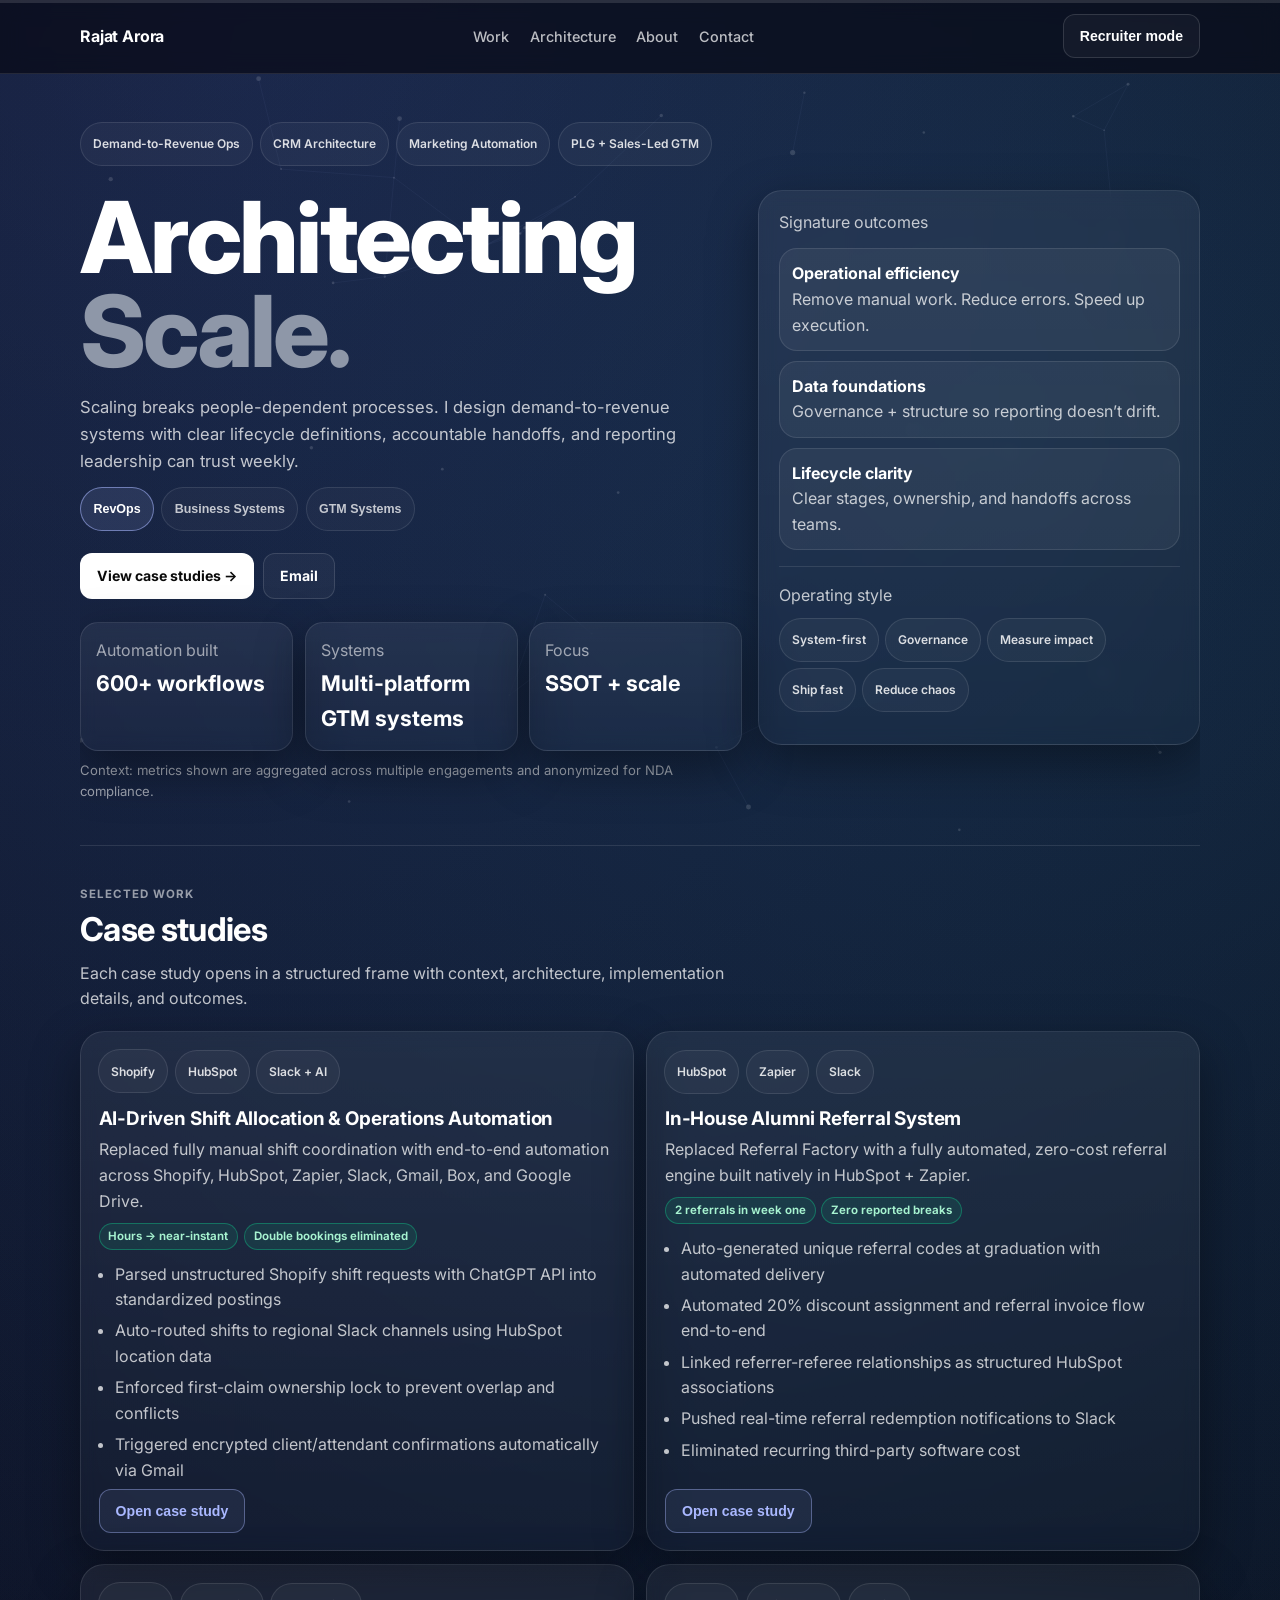
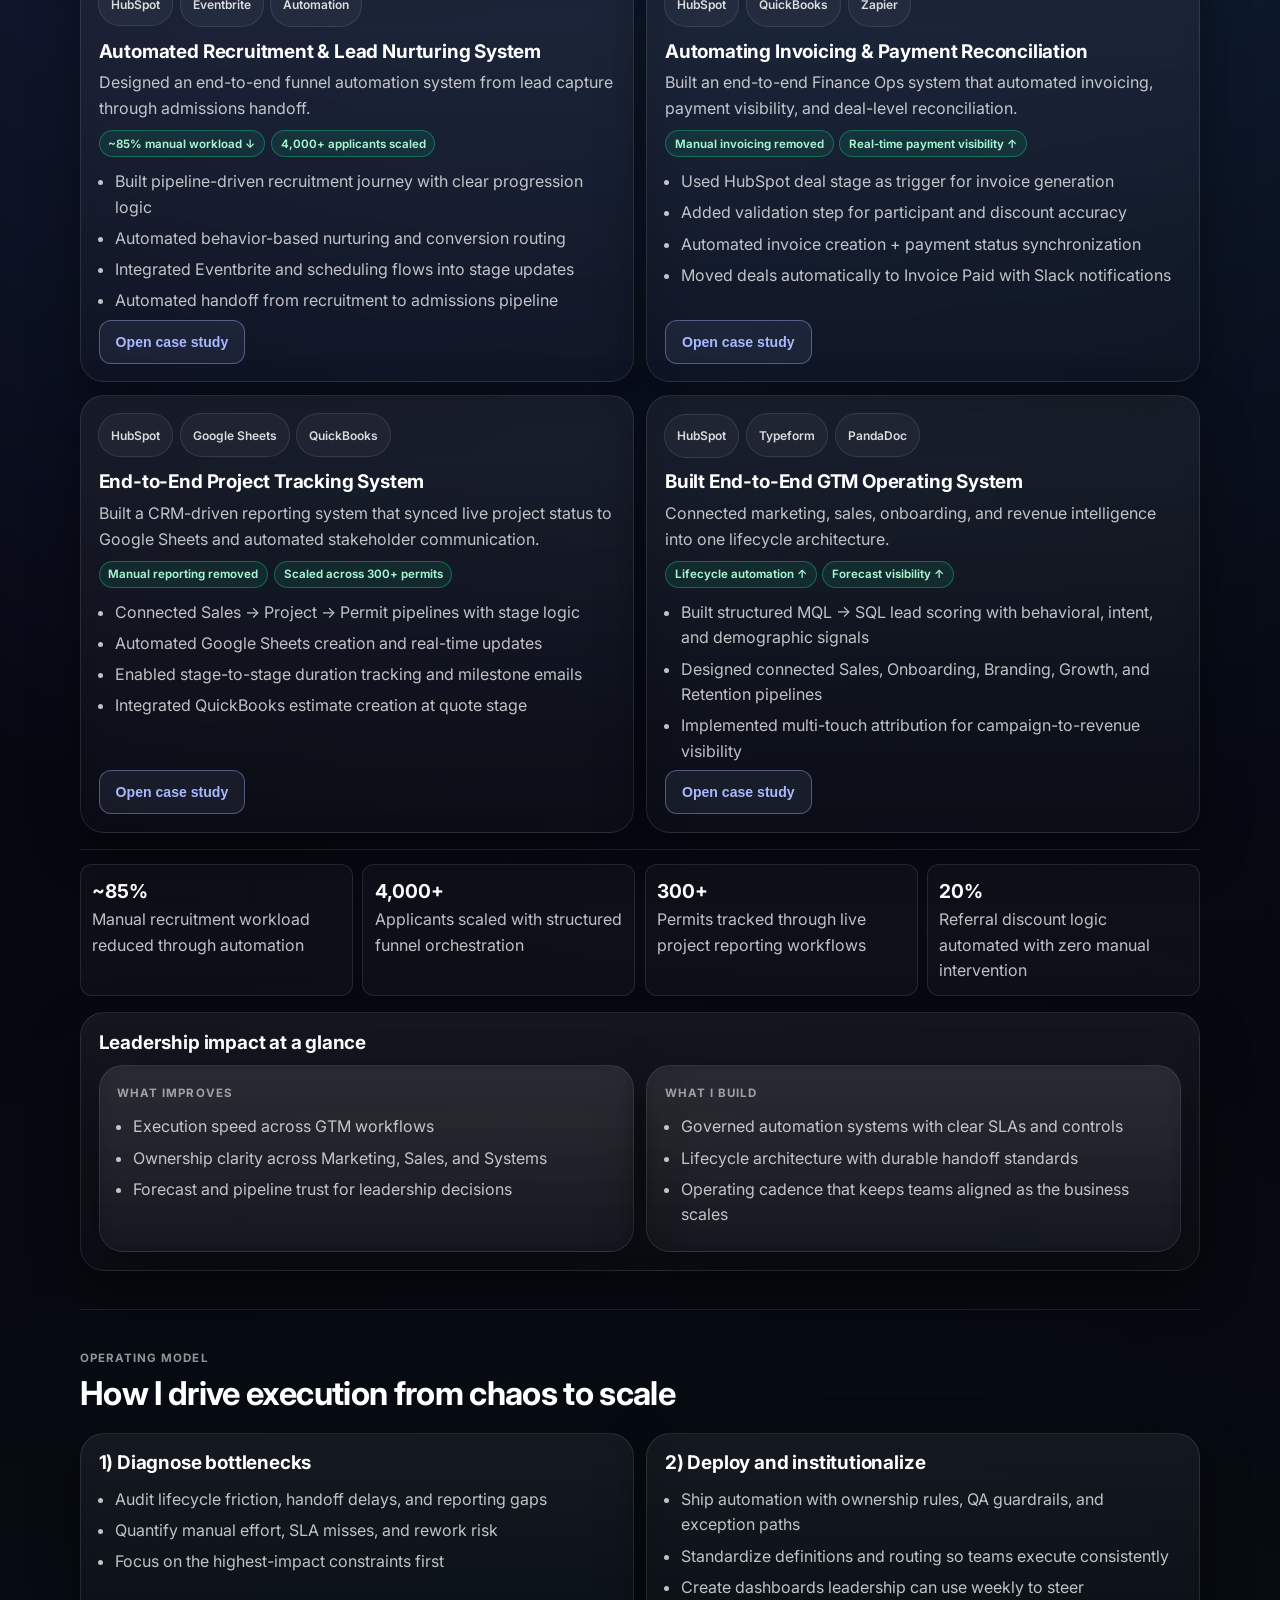
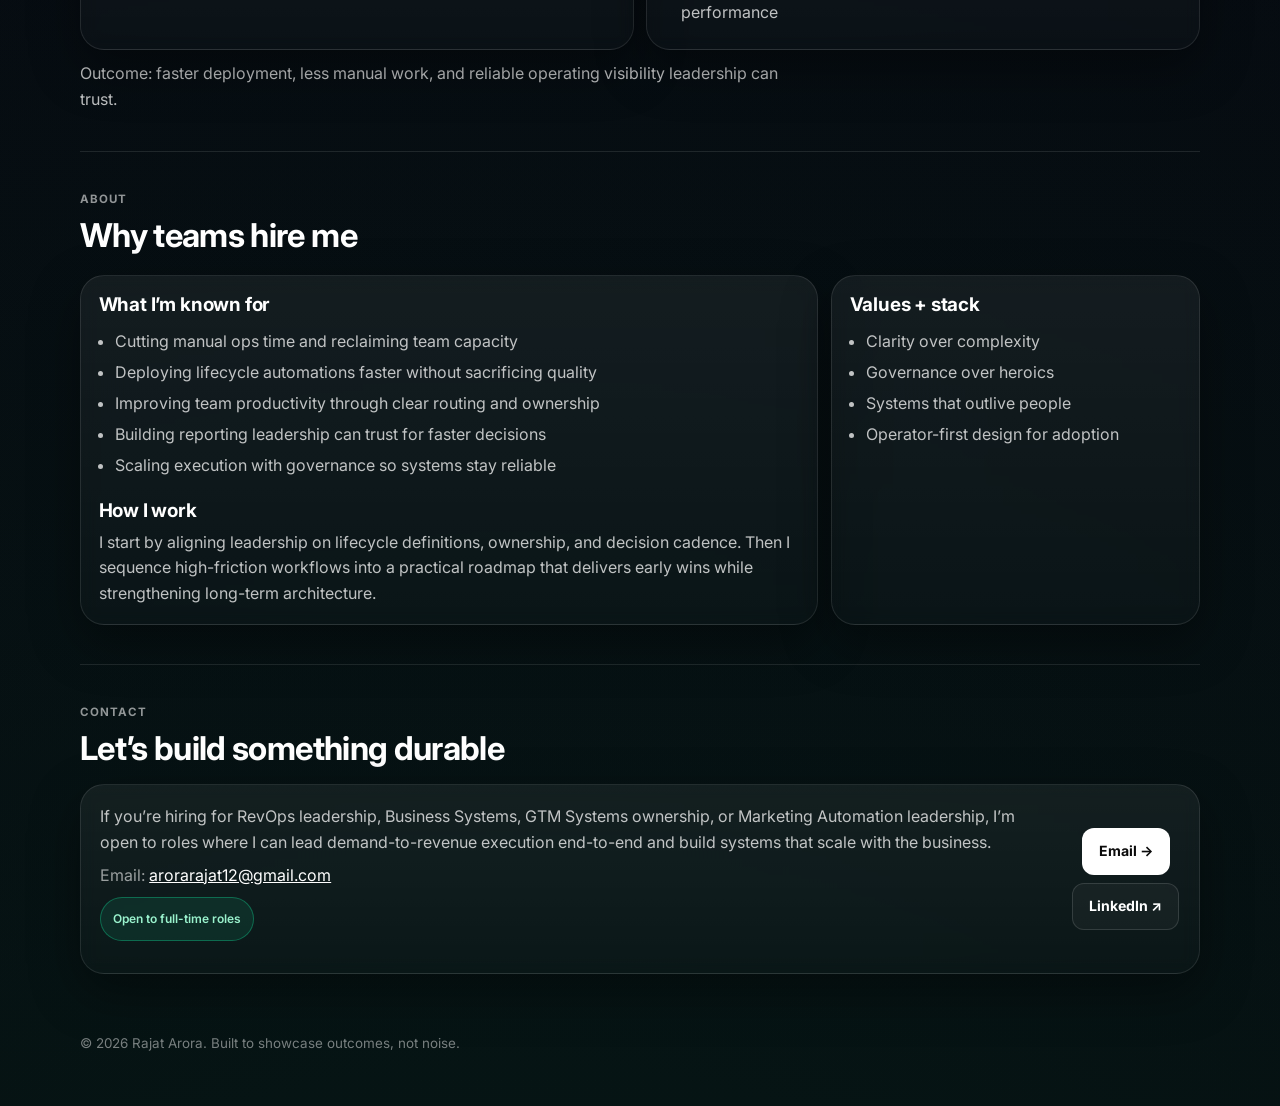
==== commit 60d565c0: "Remove contract projects availability pill from contact section" ====
--- a/index.html
+++ b/index.html
@@ -535,7 +535,7 @@
         <div>
           <p class="muted">If you’re hiring for RevOps leadership, Business Systems, GTM Systems ownership, or Marketing Automation leadership, I’m open to roles where I can lead demand-to-revenue execution end-to-end and build systems that scale with the business.</p>
           <p class="muted-2" style="margin-top:.45rem;">Email: <a href="mailto:arorarajat12@gmail.com" style="color:#fff;">arorarajat12@gmail.com</a></p>
-          <div class="chip-row" style="margin-top:.55rem;"><span class="pill ok-pill">Open to full-time roles</span><span class="pill ok-pill">Open to contract projects</span></div>
+          <div class="chip-row" style="margin-top:.55rem;"><span class="pill ok-pill">Open to full-time roles</span></div>
         </div>
         <div class="actions"><a class="btn btn-primary" href="mailto:arorarajat12@gmail.com">Email →</a><a class="btn" href="https://www.linkedin.com/in/rajat-arora-b681281a4/" target="_blank" rel="noreferrer">LinkedIn&nbsp;↗</a></div>
       </div>
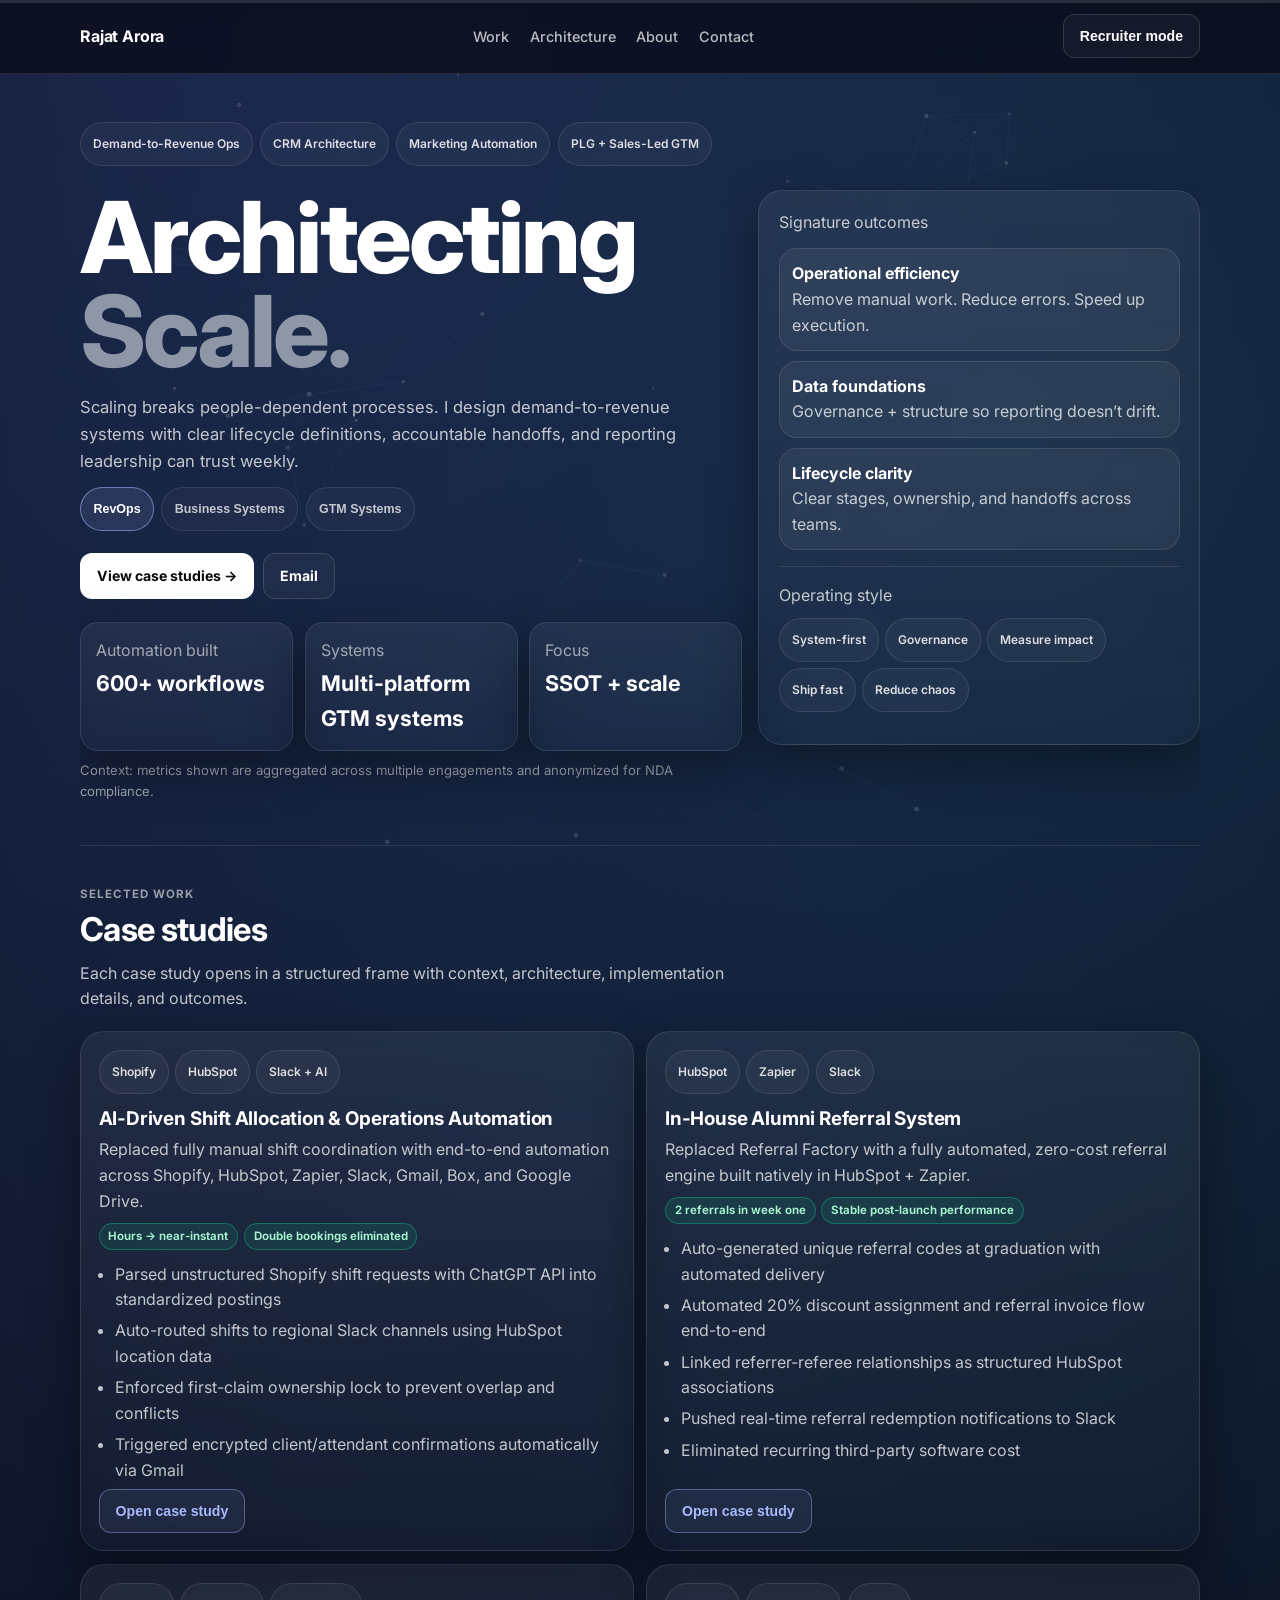
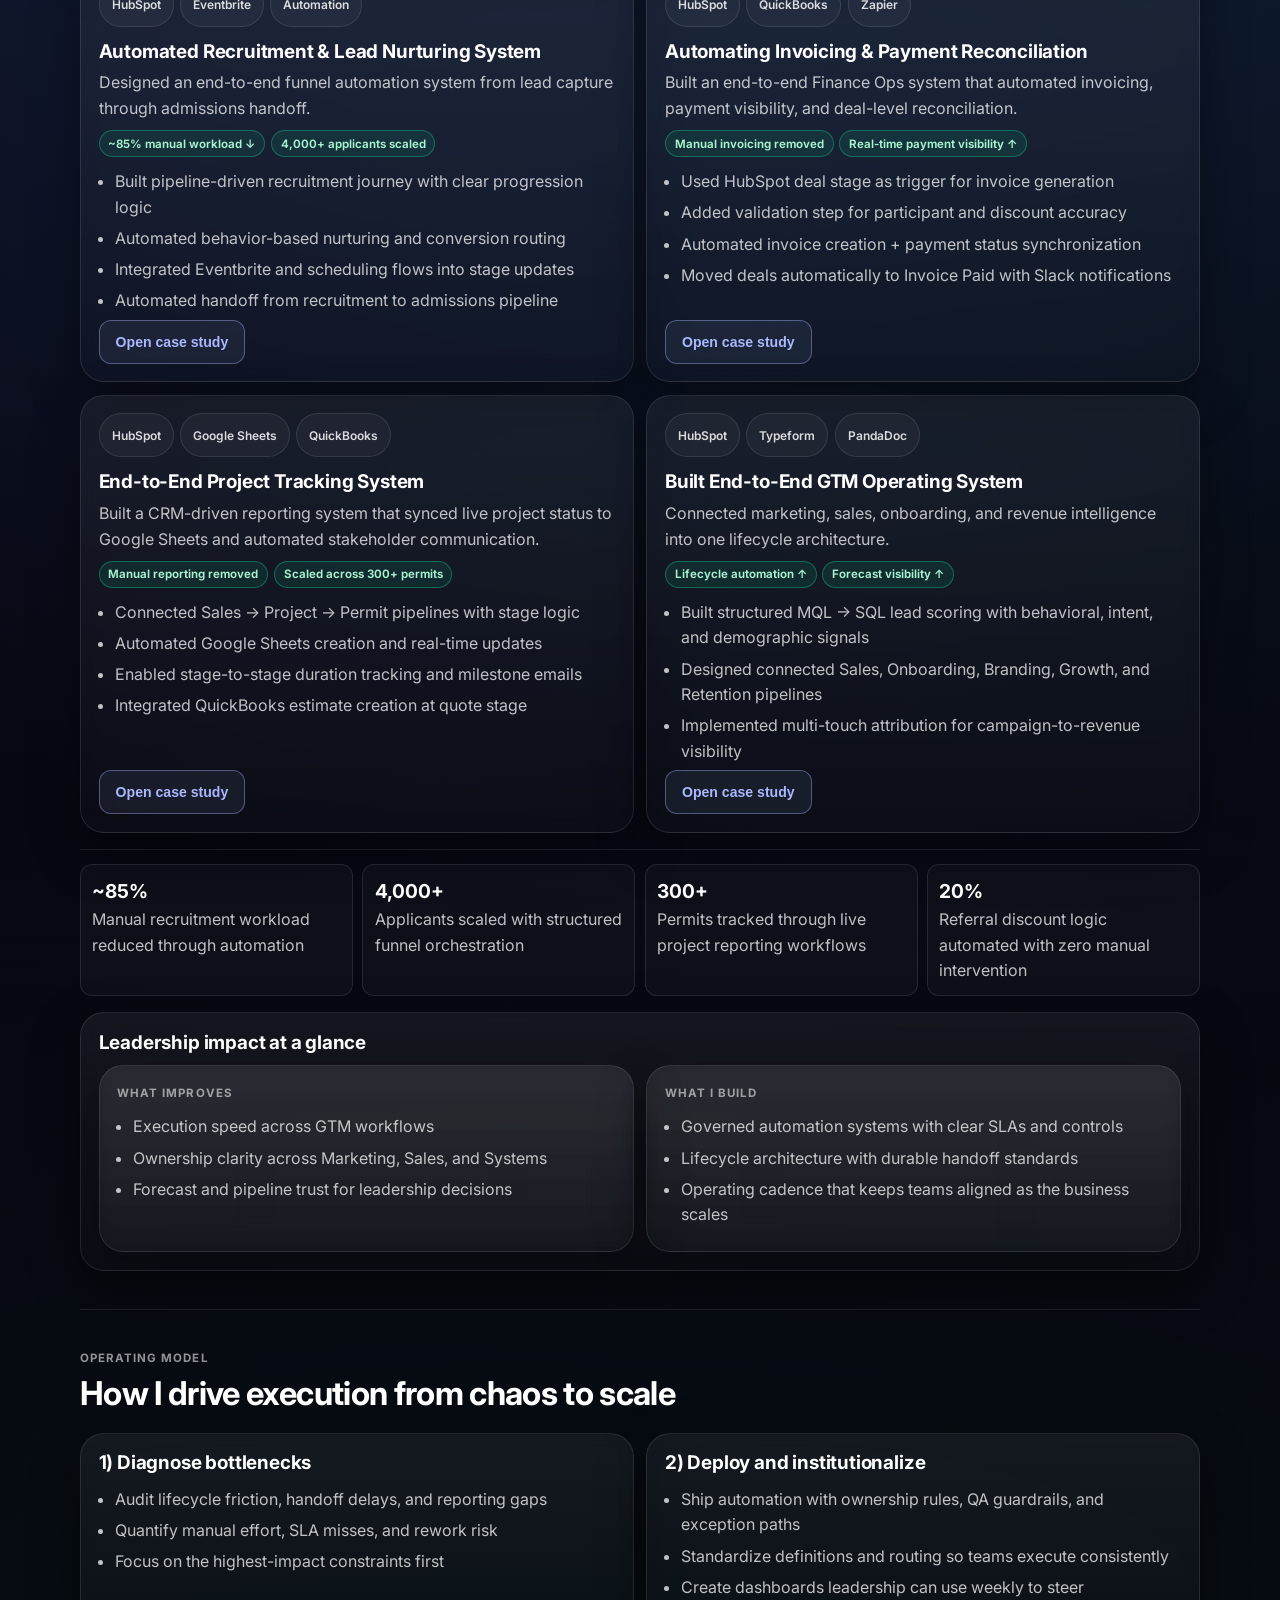
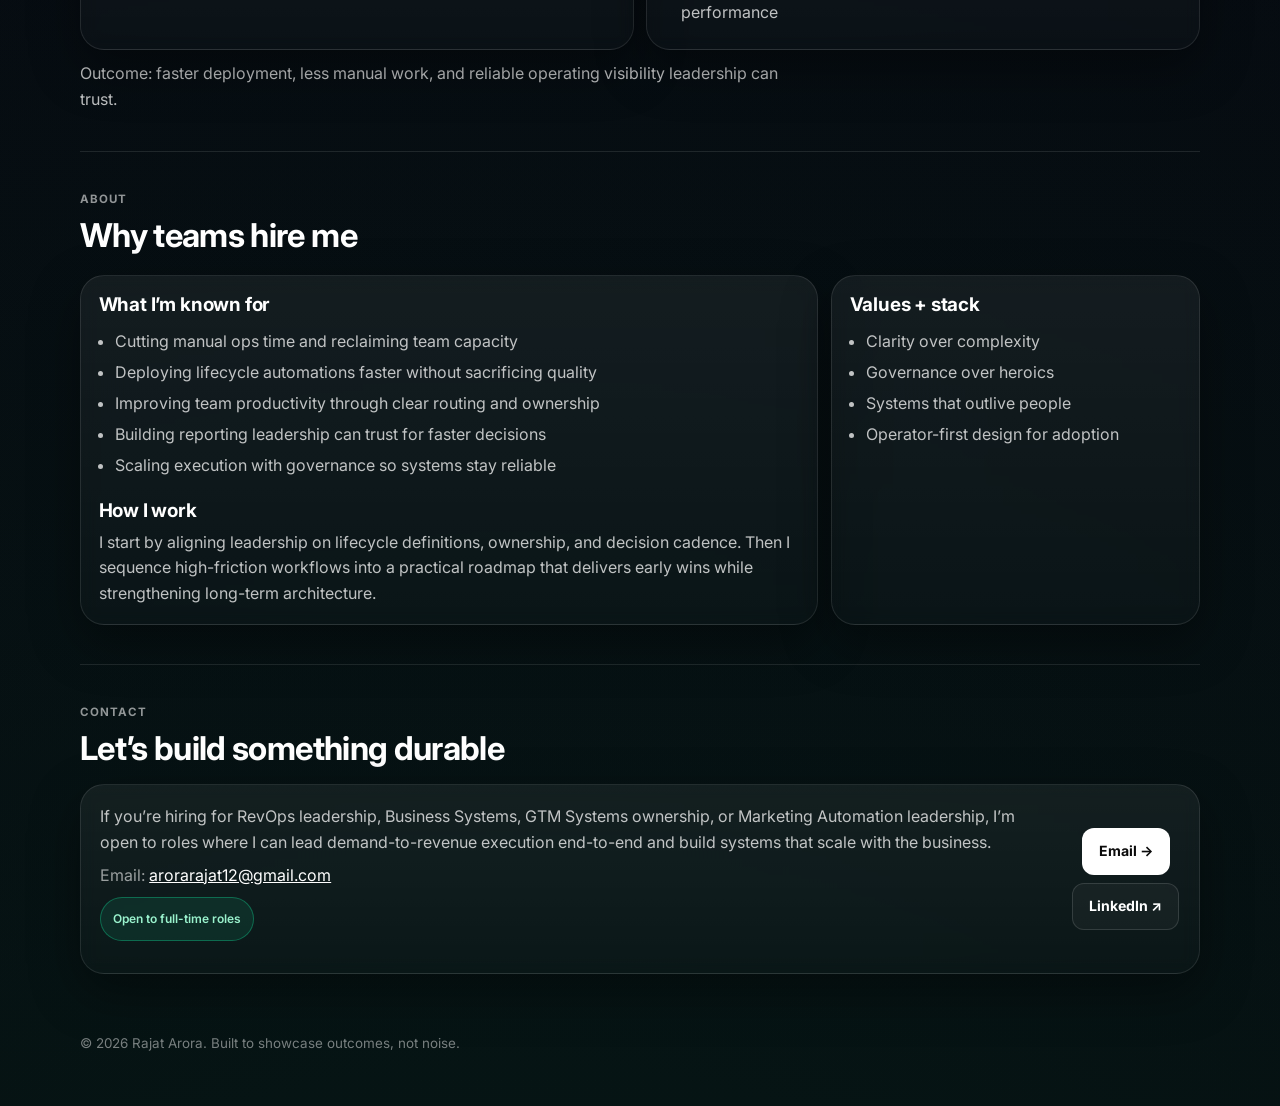
==== commit 54625d84: "Update alumni case study proof chip wording" ====
--- a/index.html
+++ b/index.html
@@ -440,7 +440,7 @@
       <p class="section-sub muted">Each case study opens in a structured frame with context, architecture, implementation details, and outcomes.</p>
       <div class="cards-2">
         <article class="glass case"><div class="chip-row"><span class="pill">Shopify</span><span class="pill">HubSpot</span><span class="pill">Slack + AI</span></div><h3>AI-Driven Shift Allocation & Operations Automation</h3><p class="muted" style="margin-top:.45rem;">Replaced fully manual shift coordination with end-to-end automation across Shopify, HubSpot, Zapier, Slack, Gmail, Box, and Google Drive.</p><div class="proof-chips"><span class="proof-chip">Hours → near-instant</span><span class="proof-chip">Double bookings eliminated</span></div><ul class="bullet-list"><li>Parsed unstructured Shopify shift requests with ChatGPT API into standardized postings</li><li>Auto-routed shifts to regional Slack channels using HubSpot location data</li><li>Enforced first-claim ownership lock to prevent overlap and conflicts</li><li>Triggered encrypted client/attendant confirmations automatically via Gmail</li></ul><button class="btn btn-ghost open-case-btn" type="button" data-case="shiftalloc">Open case study</button></article>
-        <article class="glass case"><div class="chip-row"><span class="pill">HubSpot</span><span class="pill">Zapier</span><span class="pill">Slack</span></div><h3>In-House Alumni Referral System</h3><p class="muted" style="margin-top:.45rem;">Replaced Referral Factory with a fully automated, zero-cost referral engine built natively in HubSpot + Zapier.</p><div class="proof-chips"><span class="proof-chip">2 referrals in week one</span><span class="proof-chip">Zero reported breaks</span></div><ul class="bullet-list"><li>Auto-generated unique referral codes at graduation with automated delivery</li><li>Automated 20% discount assignment and referral invoice flow end-to-end</li><li>Linked referrer-referee relationships as structured HubSpot associations</li><li>Pushed real-time referral redemption notifications to Slack</li><li>Eliminated recurring third-party software cost</li></ul><button class="btn btn-ghost open-case-btn" type="button" data-case="referral">Open case study</button></article>
+        <article class="glass case"><div class="chip-row"><span class="pill">HubSpot</span><span class="pill">Zapier</span><span class="pill">Slack</span></div><h3>In-House Alumni Referral System</h3><p class="muted" style="margin-top:.45rem;">Replaced Referral Factory with a fully automated, zero-cost referral engine built natively in HubSpot + Zapier.</p><div class="proof-chips"><span class="proof-chip">2 referrals in week one</span><span class="proof-chip">Stable post-launch performance</span></div><ul class="bullet-list"><li>Auto-generated unique referral codes at graduation with automated delivery</li><li>Automated 20% discount assignment and referral invoice flow end-to-end</li><li>Linked referrer-referee relationships as structured HubSpot associations</li><li>Pushed real-time referral redemption notifications to Slack</li><li>Eliminated recurring third-party software cost</li></ul><button class="btn btn-ghost open-case-btn" type="button" data-case="referral">Open case study</button></article>
         <article class="glass case"><div class="chip-row"><span class="pill">HubSpot</span><span class="pill">Eventbrite</span><span class="pill">Automation</span></div><h3>Automated Recruitment & Lead Nurturing System</h3><p class="muted" style="margin-top:.45rem;">Designed an end-to-end funnel automation system from lead capture through admissions handoff.</p><div class="proof-chips"><span class="proof-chip">~85% manual workload ↓</span><span class="proof-chip">4,000+ applicants scaled</span></div><ul class="bullet-list"><li>Built pipeline-driven recruitment journey with clear progression logic</li><li>Automated behavior-based nurturing and conversion routing</li><li>Integrated Eventbrite and scheduling flows into stage updates</li><li>Automated handoff from recruitment to admissions pipeline</li></ul><button class="btn btn-ghost open-case-btn" type="button" data-case="ssot">Open case study</button></article>
         <article class="glass case"><div class="chip-row"><span class="pill">HubSpot</span><span class="pill">QuickBooks</span><span class="pill">Zapier</span></div><h3>Automating Invoicing & Payment Reconciliation</h3><p class="muted" style="margin-top:.45rem;">Built an end-to-end Finance Ops system that automated invoicing, payment visibility, and deal-level reconciliation.</p><div class="proof-chips"><span class="proof-chip">Manual invoicing removed</span><span class="proof-chip">Real-time payment visibility ↑</span></div><ul class="bullet-list"><li>Used HubSpot deal stage as trigger for invoice generation</li><li>Added validation step for participant and discount accuracy</li><li>Automated invoice creation + payment status synchronization</li><li>Moved deals automatically to Invoice Paid with Slack notifications</li></ul><button class="btn btn-ghost open-case-btn" type="button" data-case="finance">Open case study</button></article><article class="glass case"><div class="chip-row"><span class="pill">HubSpot</span><span class="pill">Google Sheets</span><span class="pill">QuickBooks</span></div><h3>End-to-End Project Tracking System</h3><p class="muted" style="margin-top:.45rem;">Built a CRM-driven reporting system that synced live project status to Google Sheets and automated stakeholder communication.</p><div class="proof-chips"><span class="proof-chip">Manual reporting removed</span><span class="proof-chip">Scaled across 300+ permits</span></div><ul class="bullet-list"><li>Connected Sales → Project → Permit pipelines with stage logic</li><li>Automated Google Sheets creation and real-time updates</li><li>Enabled stage-to-stage duration tracking and milestone emails</li><li>Integrated QuickBooks estimate creation at quote stage</li></ul><button class="btn btn-ghost open-case-btn" type="button" data-case="projecttracking">Open case study</button></article>
         <article class="glass case"><div class="chip-row"><span class="pill">HubSpot</span><span class="pill">Typeform</span><span class="pill">PandaDoc</span></div><h3>Built End-to-End GTM Operating System</h3><p class="muted" style="margin-top:.45rem;">Connected marketing, sales, onboarding, and revenue intelligence into one lifecycle architecture.</p><div class="proof-chips"><span class="proof-chip">Lifecycle automation ↑</span><span class="proof-chip">Forecast visibility ↑</span></div><ul class="bullet-list"><li>Built structured MQL → SQL lead scoring with behavioral, intent, and demographic signals</li><li>Designed connected Sales, Onboarding, Branding, Growth, and Retention pipelines</li><li>Implemented multi-touch attribution for campaign-to-revenue visibility</li></ul><button class="btn btn-ghost open-case-btn" type="button" data-case="gtmos">Open case study</button></article>
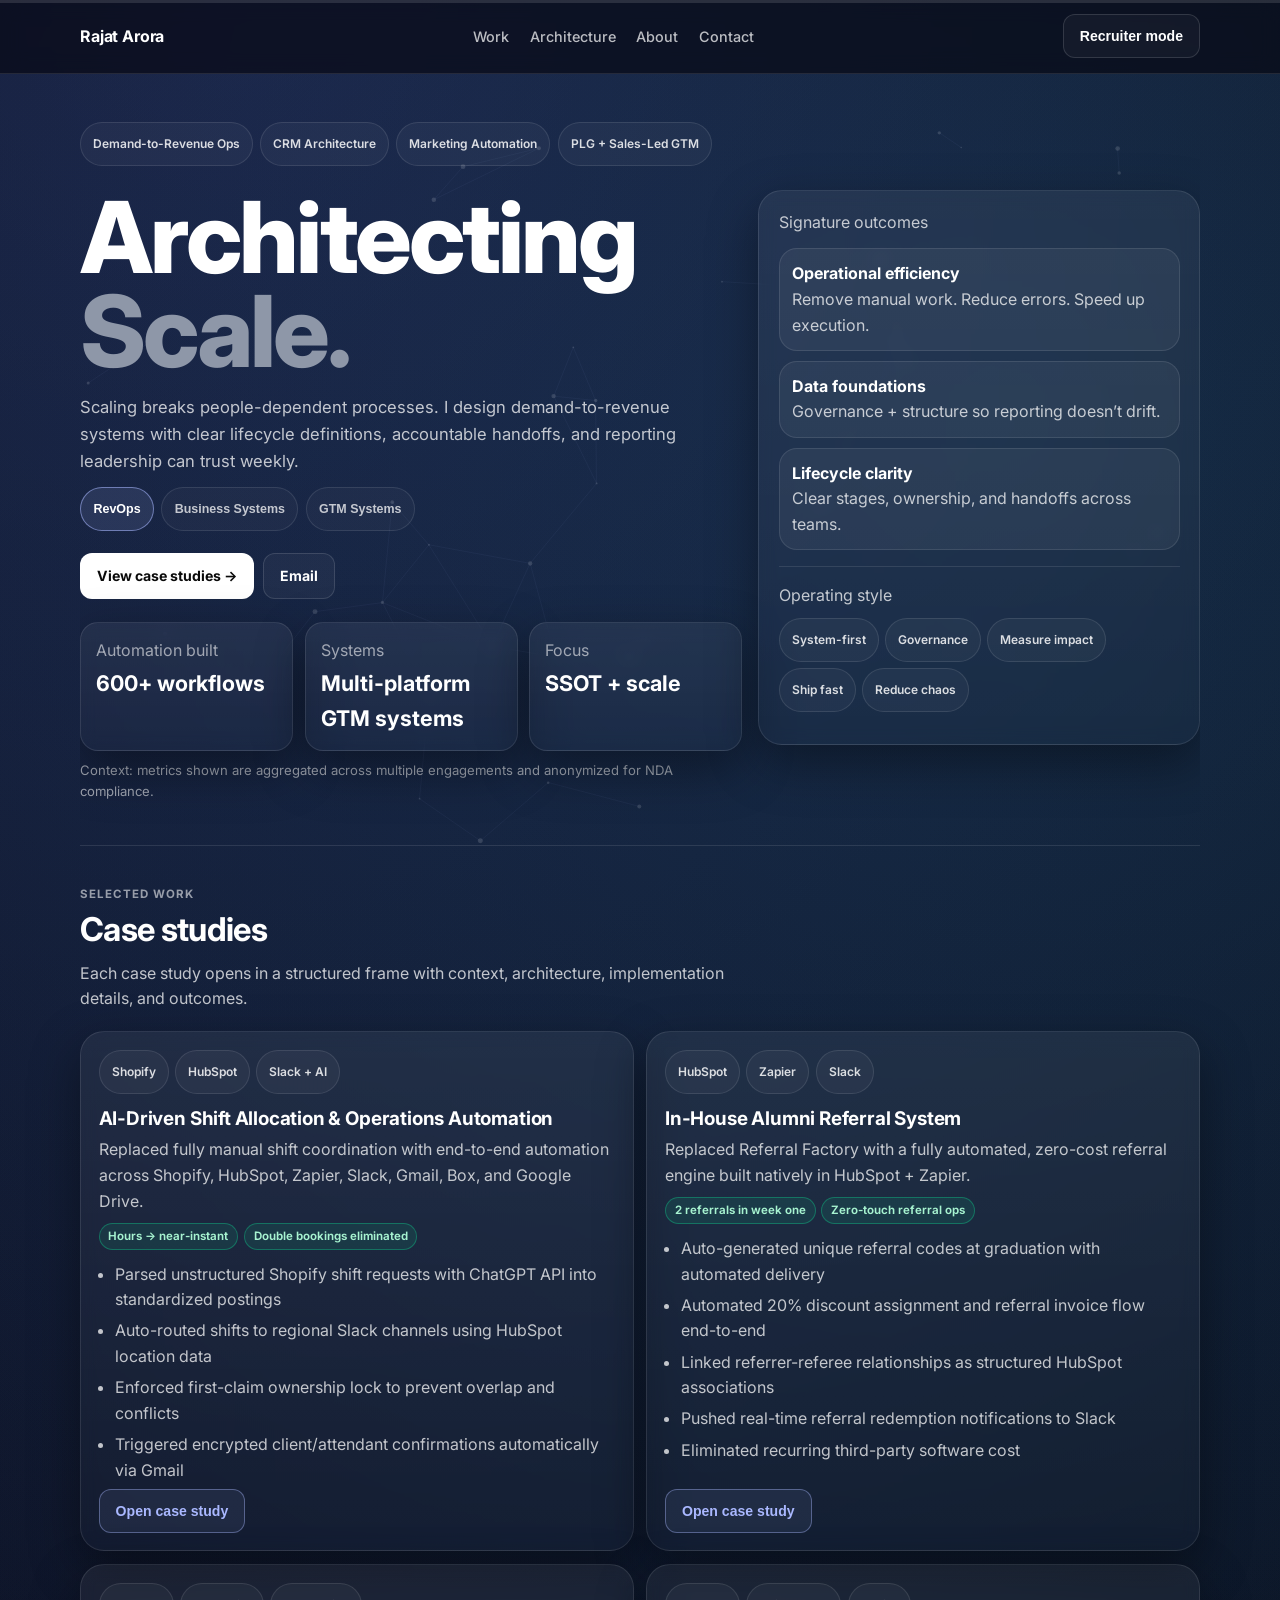
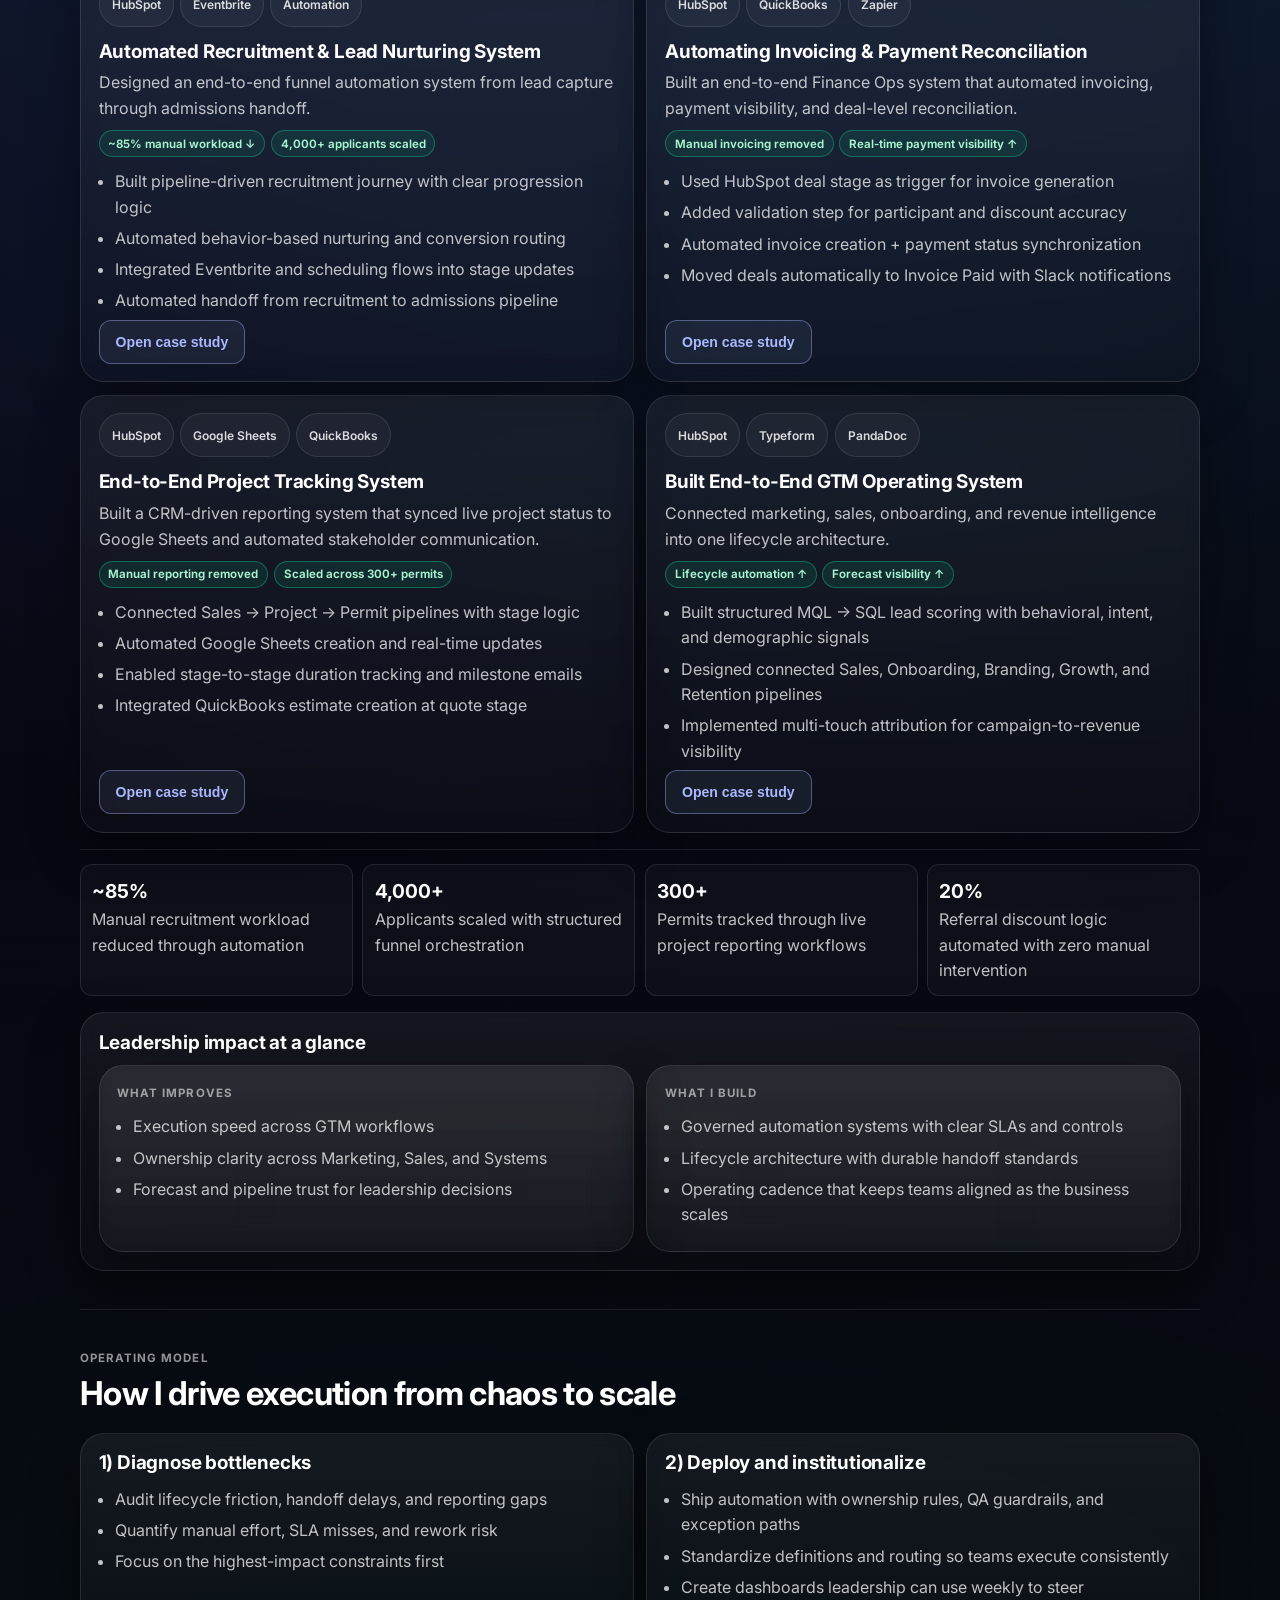
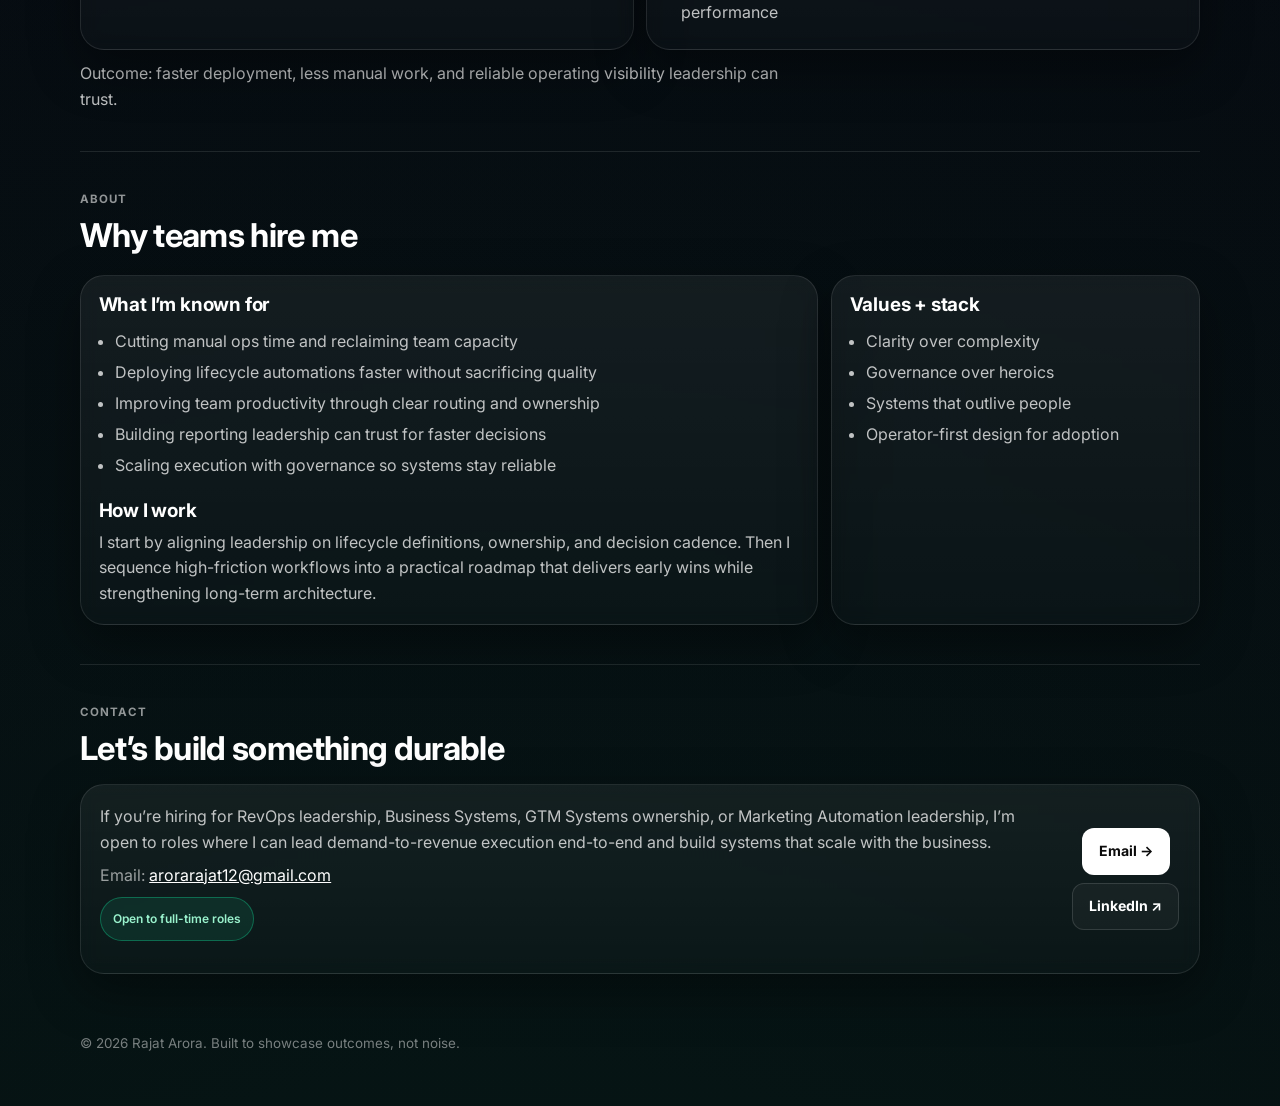
==== commit f0842924: "Update alumni proof chip to zero-touch referral ops" ====
--- a/index.html
+++ b/index.html
@@ -440,7 +440,7 @@
       <p class="section-sub muted">Each case study opens in a structured frame with context, architecture, implementation details, and outcomes.</p>
       <div class="cards-2">
         <article class="glass case"><div class="chip-row"><span class="pill">Shopify</span><span class="pill">HubSpot</span><span class="pill">Slack + AI</span></div><h3>AI-Driven Shift Allocation & Operations Automation</h3><p class="muted" style="margin-top:.45rem;">Replaced fully manual shift coordination with end-to-end automation across Shopify, HubSpot, Zapier, Slack, Gmail, Box, and Google Drive.</p><div class="proof-chips"><span class="proof-chip">Hours → near-instant</span><span class="proof-chip">Double bookings eliminated</span></div><ul class="bullet-list"><li>Parsed unstructured Shopify shift requests with ChatGPT API into standardized postings</li><li>Auto-routed shifts to regional Slack channels using HubSpot location data</li><li>Enforced first-claim ownership lock to prevent overlap and conflicts</li><li>Triggered encrypted client/attendant confirmations automatically via Gmail</li></ul><button class="btn btn-ghost open-case-btn" type="button" data-case="shiftalloc">Open case study</button></article>
-        <article class="glass case"><div class="chip-row"><span class="pill">HubSpot</span><span class="pill">Zapier</span><span class="pill">Slack</span></div><h3>In-House Alumni Referral System</h3><p class="muted" style="margin-top:.45rem;">Replaced Referral Factory with a fully automated, zero-cost referral engine built natively in HubSpot + Zapier.</p><div class="proof-chips"><span class="proof-chip">2 referrals in week one</span><span class="proof-chip">Stable post-launch performance</span></div><ul class="bullet-list"><li>Auto-generated unique referral codes at graduation with automated delivery</li><li>Automated 20% discount assignment and referral invoice flow end-to-end</li><li>Linked referrer-referee relationships as structured HubSpot associations</li><li>Pushed real-time referral redemption notifications to Slack</li><li>Eliminated recurring third-party software cost</li></ul><button class="btn btn-ghost open-case-btn" type="button" data-case="referral">Open case study</button></article>
+        <article class="glass case"><div class="chip-row"><span class="pill">HubSpot</span><span class="pill">Zapier</span><span class="pill">Slack</span></div><h3>In-House Alumni Referral System</h3><p class="muted" style="margin-top:.45rem;">Replaced Referral Factory with a fully automated, zero-cost referral engine built natively in HubSpot + Zapier.</p><div class="proof-chips"><span class="proof-chip">2 referrals in week one</span><span class="proof-chip">Zero-touch referral ops</span></div><ul class="bullet-list"><li>Auto-generated unique referral codes at graduation with automated delivery</li><li>Automated 20% discount assignment and referral invoice flow end-to-end</li><li>Linked referrer-referee relationships as structured HubSpot associations</li><li>Pushed real-time referral redemption notifications to Slack</li><li>Eliminated recurring third-party software cost</li></ul><button class="btn btn-ghost open-case-btn" type="button" data-case="referral">Open case study</button></article>
         <article class="glass case"><div class="chip-row"><span class="pill">HubSpot</span><span class="pill">Eventbrite</span><span class="pill">Automation</span></div><h3>Automated Recruitment & Lead Nurturing System</h3><p class="muted" style="margin-top:.45rem;">Designed an end-to-end funnel automation system from lead capture through admissions handoff.</p><div class="proof-chips"><span class="proof-chip">~85% manual workload ↓</span><span class="proof-chip">4,000+ applicants scaled</span></div><ul class="bullet-list"><li>Built pipeline-driven recruitment journey with clear progression logic</li><li>Automated behavior-based nurturing and conversion routing</li><li>Integrated Eventbrite and scheduling flows into stage updates</li><li>Automated handoff from recruitment to admissions pipeline</li></ul><button class="btn btn-ghost open-case-btn" type="button" data-case="ssot">Open case study</button></article>
         <article class="glass case"><div class="chip-row"><span class="pill">HubSpot</span><span class="pill">QuickBooks</span><span class="pill">Zapier</span></div><h3>Automating Invoicing & Payment Reconciliation</h3><p class="muted" style="margin-top:.45rem;">Built an end-to-end Finance Ops system that automated invoicing, payment visibility, and deal-level reconciliation.</p><div class="proof-chips"><span class="proof-chip">Manual invoicing removed</span><span class="proof-chip">Real-time payment visibility ↑</span></div><ul class="bullet-list"><li>Used HubSpot deal stage as trigger for invoice generation</li><li>Added validation step for participant and discount accuracy</li><li>Automated invoice creation + payment status synchronization</li><li>Moved deals automatically to Invoice Paid with Slack notifications</li></ul><button class="btn btn-ghost open-case-btn" type="button" data-case="finance">Open case study</button></article><article class="glass case"><div class="chip-row"><span class="pill">HubSpot</span><span class="pill">Google Sheets</span><span class="pill">QuickBooks</span></div><h3>End-to-End Project Tracking System</h3><p class="muted" style="margin-top:.45rem;">Built a CRM-driven reporting system that synced live project status to Google Sheets and automated stakeholder communication.</p><div class="proof-chips"><span class="proof-chip">Manual reporting removed</span><span class="proof-chip">Scaled across 300+ permits</span></div><ul class="bullet-list"><li>Connected Sales → Project → Permit pipelines with stage logic</li><li>Automated Google Sheets creation and real-time updates</li><li>Enabled stage-to-stage duration tracking and milestone emails</li><li>Integrated QuickBooks estimate creation at quote stage</li></ul><button class="btn btn-ghost open-case-btn" type="button" data-case="projecttracking">Open case study</button></article>
         <article class="glass case"><div class="chip-row"><span class="pill">HubSpot</span><span class="pill">Typeform</span><span class="pill">PandaDoc</span></div><h3>Built End-to-End GTM Operating System</h3><p class="muted" style="margin-top:.45rem;">Connected marketing, sales, onboarding, and revenue intelligence into one lifecycle architecture.</p><div class="proof-chips"><span class="proof-chip">Lifecycle automation ↑</span><span class="proof-chip">Forecast visibility ↑</span></div><ul class="bullet-list"><li>Built structured MQL → SQL lead scoring with behavioral, intent, and demographic signals</li><li>Designed connected Sales, Onboarding, Branding, Growth, and Retention pipelines</li><li>Implemented multi-touch attribution for campaign-to-revenue visibility</li></ul><button class="btn btn-ghost open-case-btn" type="button" data-case="gtmos">Open case study</button></article>
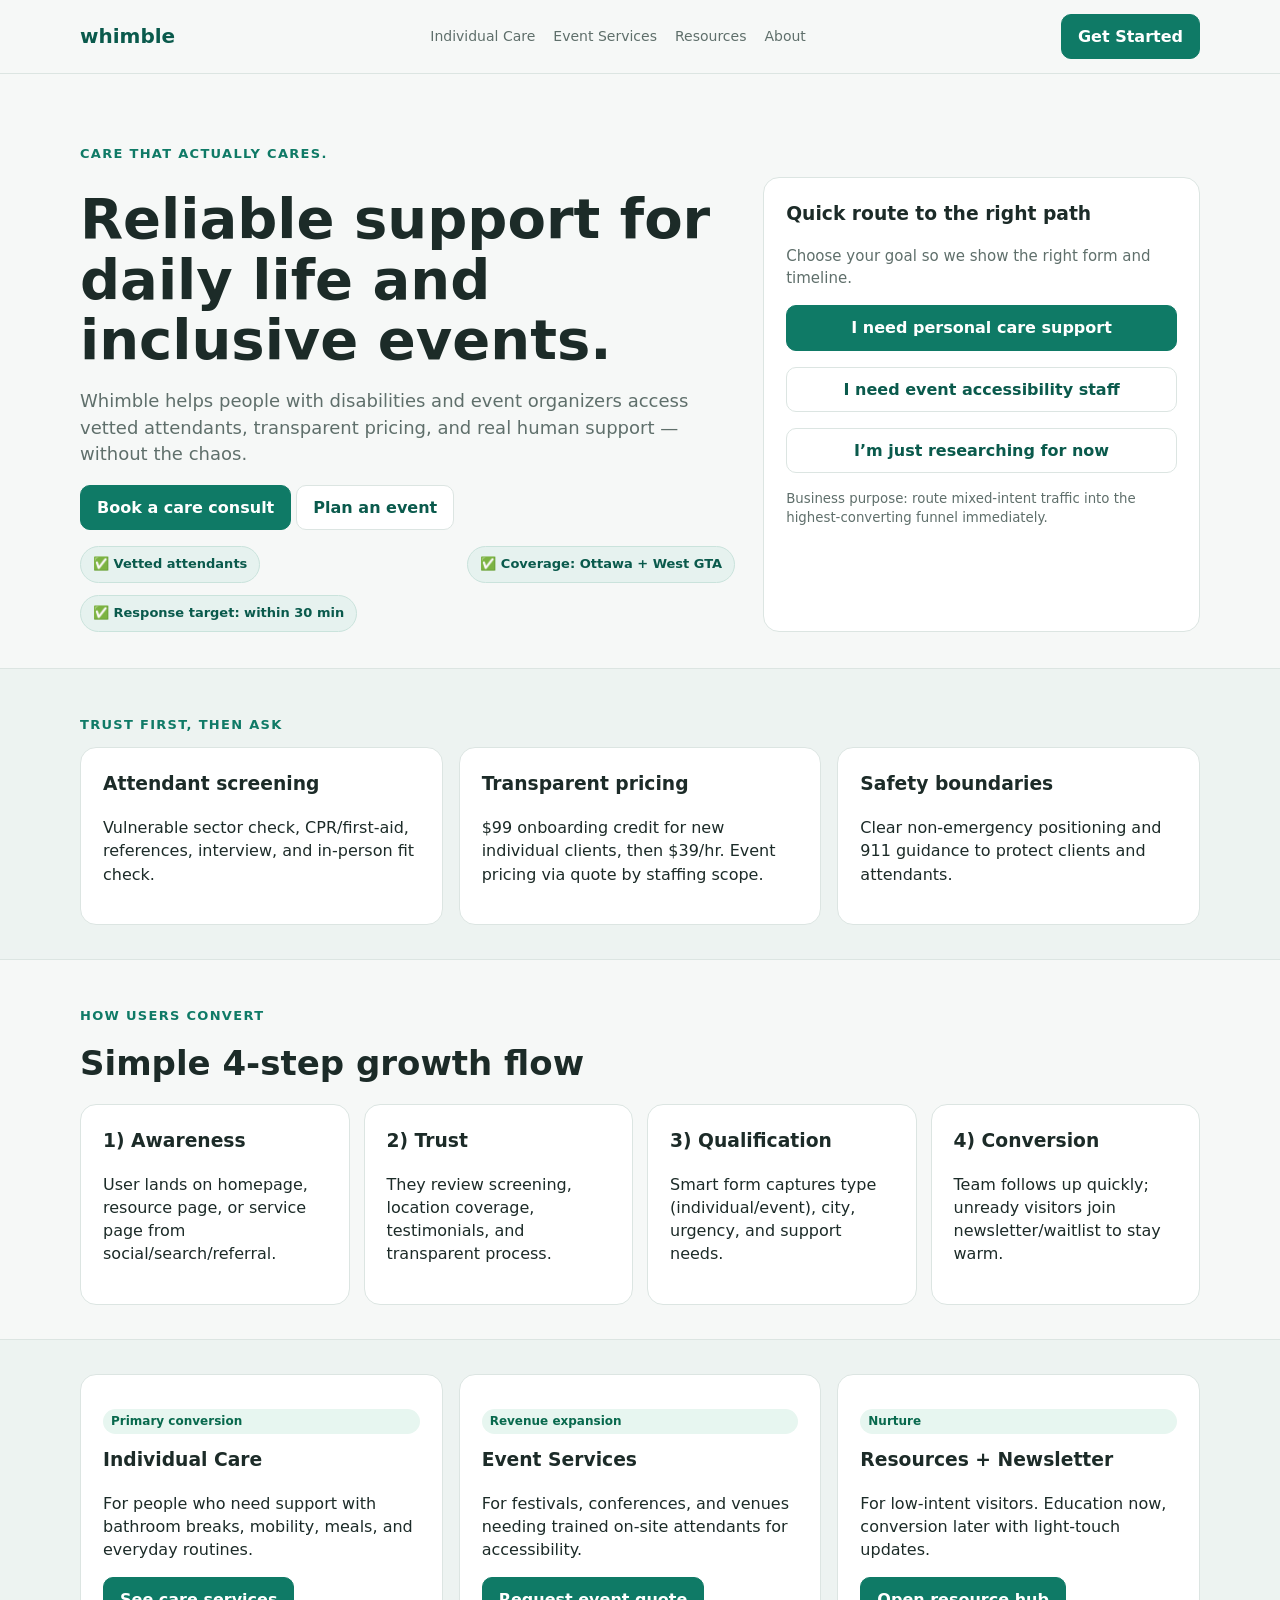
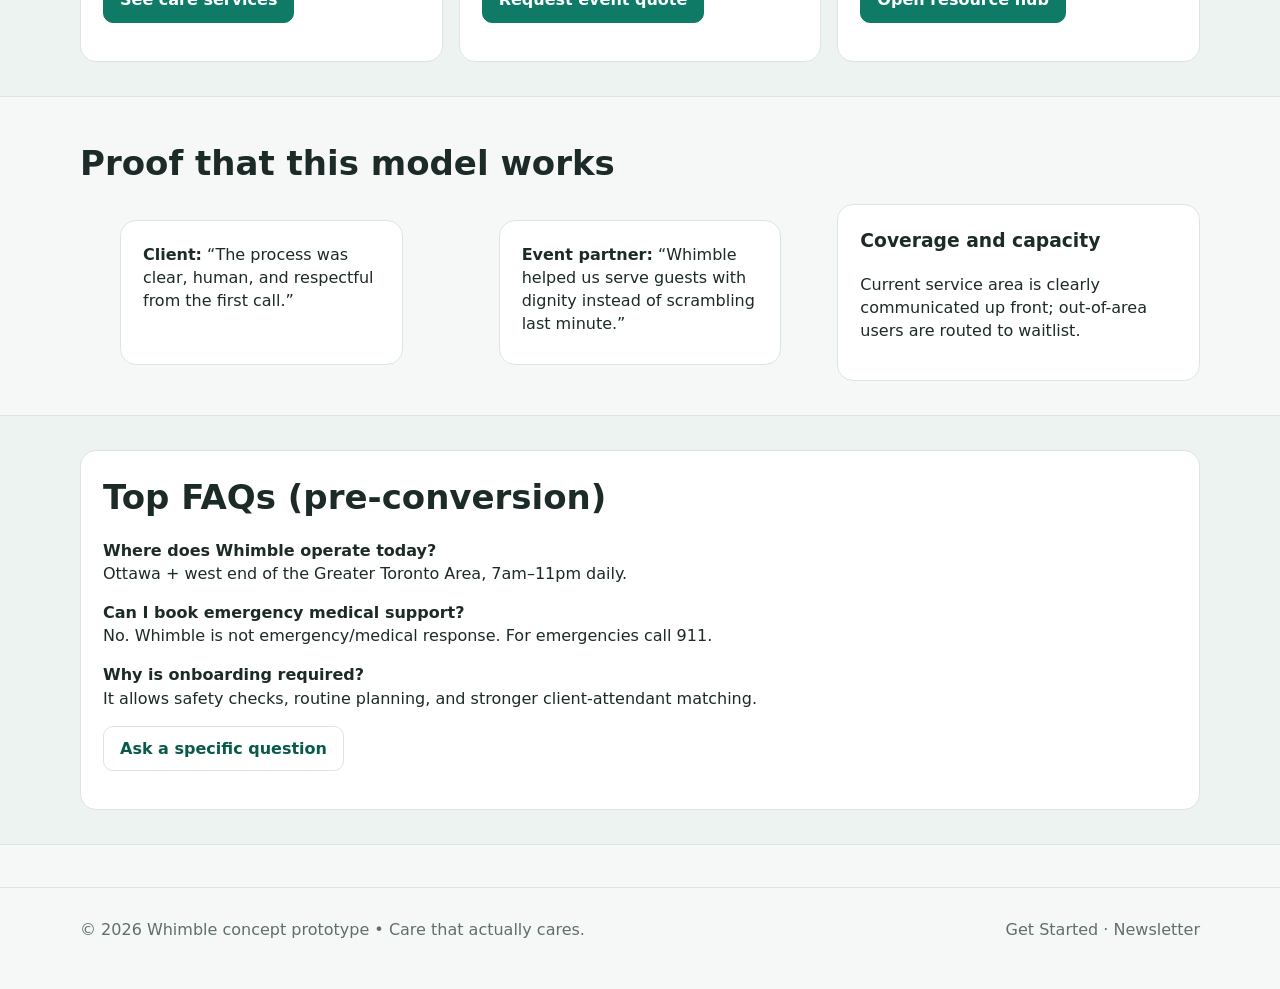
==== commit 3b3e6526: "Build growth-led Whimble website prototype and strategy" ====
--- a/index.html
+++ b/index.html
@@ -3,1347 +3,122 @@
 <head>
   <meta charset="UTF-8" />
   <meta name="viewport" content="width=device-width, initial-scale=1.0" />
-  <title>Rajat Arora — Revenue Operations & Business Systems</title>
-  <meta name="description" content="Revenue Operations and Business Systems specialist. I build lifecycle design, reporting governance, and automation that helps GTM teams execute predictably." />
-  <meta name="theme-color" content="#0b0b10" />
-  <meta property="og:title" content="Rajat Arora — Revenue Operations & Business Systems" />
-  <meta property="og:description" content="Revenue operations and business systems leadership focused on measurable operational outcomes." />
-  <meta property="og:type" content="website" />
-  <link href="https://fonts.googleapis.com/css2?family=Inter:wght@400;500;600;700;800&display=swap" rel="stylesheet">
-
-  <style>
-    :root {
-      --bg-top: #05050a;
-      --bg-mid: #070712;
-      --bg-bottom: #05050a;
-      --text: #fff;
-      --muted: rgba(255, 255, 255, 0.74);
-      --muted-2: rgba(255, 255, 255, 0.58);
-      --line: rgba(255, 255, 255, 0.10);
-      --card: rgba(255, 255, 255, 0.04);
-      --card-strong: rgba(255, 255, 255, 0.06);
-      --radius: 18px;
-      --radius-lg: 24px;
-      --ok-bg: rgba(16, 185, 129, 0.12);
-      --ok-line: rgba(16, 185, 129, 0.45);
-      --brand: #aab8ff;
-    }
-
-    * { box-sizing: border-box; }
-    html { scroll-behavior: smooth; }
-
-    body {
-      margin: 0;
-      color: var(--text);
-      font-family: Inter, system-ui, -apple-system, Segoe UI, Roboto, sans-serif;
-      line-height: 1.6;
-      background-image:
-        radial-gradient(circle at 20% 0%, rgba(99, 102, 241, 0.22), transparent 55%),
-        radial-gradient(circle at 80% 10%, rgba(34, 211, 238, 0.14), transparent 55%),
-        radial-gradient(circle at 40% 120%, rgba(16, 185, 129, 0.12), transparent 55%),
-        linear-gradient(180deg, var(--bg-top) 0%, var(--bg-mid) 40%, var(--bg-bottom) 100%);
-    }
-
-    body.recruiter-mode .hero-side {
-      display: none !important;
-    }
-
-    body.recruiter-mode .hero-grid,
-    body.recruiter-mode .cards-2,
-    body.recruiter-mode .scoreboard {
-      grid-template-columns: 1fr;
-    }
-
-    .progress {
-      position: fixed;
-      top: 0;
-      left: 0;
-      width: 100%;
-      height: 3px;
-      z-index: 120;
-      background: rgba(255, 255, 255, 0.12);
-    }
-
-    .progress > span {
-      display: block;
-      height: 100%;
-      width: 0;
-      background: linear-gradient(90deg, #818cf8, #22d3ee);
-      transition: width 120ms linear;
-    }
-
-    .container { width: min(1120px, calc(100% - 2rem)); margin-inline: auto; }
-
-    .skip-link {
-      position: absolute;
-      top: -120%;
-      left: 1rem;
-      background: #fff;
-      color: #0a0a0a;
-      padding: 0.4rem 0.7rem;
-      border-radius: 8px;
-      font-weight: 700;
-      z-index: 130;
-    }
-    .skip-link:focus { top: 1rem; }
-
-    .glass {
-      background: linear-gradient(180deg, var(--card-strong), rgba(255, 255, 255, 0.02));
-      border: 1px solid var(--line);
-      box-shadow: 0 18px 50px rgba(0, 0, 0, 0.38);
-      backdrop-filter: blur(8px);
-    }
-
-    .pill {
-      border: 1px solid var(--line);
-      background: var(--card);
-      border-radius: 999px;
-      padding: 0.35rem 0.75rem;
-      min-height: 44px;
-      display: inline-flex;
-      align-items: center;
-      font-size: 0.75rem;
-      color: rgba(255, 255, 255, 0.84);
-      font-weight: 600;
-    }
-
-    .ok-pill { border-color: var(--ok-line); background: var(--ok-bg); color: #9af2cd; }
-
-    .btn {
-      border: 1px solid rgba(255, 255, 255, 0.13);
-      background: rgba(255, 255, 255, 0.04);
-      color: #fff;
-      text-decoration: none;
-      border-radius: 12px;
-      padding: 0.7rem 1rem;
-      min-height: 44px;
-      font-size: 0.88rem;
-      font-weight: 700;
-      display: inline-flex;
-      align-items: center;
-      justify-content: center;
-      transition: 140ms ease;
-      cursor: pointer;
-    }
-
-    .btn:hover,
-    .btn:focus-visible {
-      border-color: rgba(255, 255, 255, 0.25);
-      transform: translateY(-1px) scale(1.01);
-      outline: none;
-    }
-
-    .btn-primary { border: 1px solid transparent; background: #fff; color: #0a0a0a; }
-    .btn-primary:hover,
-    .btn-primary:focus-visible { background: #e8e8ff; }
-
-    .btn-ghost { border-color: rgba(170, 184, 255, 0.4); color: var(--brand); background: rgba(170, 184, 255, 0.08); }
-
-    a:focus-visible,
-    button:focus-visible { outline: 2px solid rgba(99, 102, 241, 0.8); outline-offset: 2px; }
-
-    .topbar {
-      position: sticky;
-      top: 0;
-      z-index: 50;
-      backdrop-filter: blur(10px);
-      border-bottom: 1px solid var(--line);
-      background: rgba(7, 7, 18, 0.65);
-    }
-
-    .topbar-inner { display: flex; align-items: center; justify-content: space-between; gap: 1rem; padding: 0.9rem 0; }
-    .top-actions { display: flex; gap: 0.45rem; flex-wrap: wrap; justify-content: flex-end; }
-    .brand { color: #fff; text-decoration: none; font-weight: 700; letter-spacing: -0.01em; white-space: nowrap; }
-    nav { display: flex; gap: 1rem; }
-    nav a { color: rgba(255, 255, 255, 0.72); text-decoration: none; font-size: 0.9rem; font-weight: 500; min-height:44px; display:inline-flex; align-items:center; padding:0 .15rem; }
-    nav a:hover { color: #fff; }
-
-    main { padding: 0 0 1rem; }
-    .hero { padding: 3rem 0 2.7rem; }
-    .hero-tags { display: flex; gap: 0.45rem; flex-wrap: wrap; }
-    .hero-grid { margin-top: 1.5rem; display: grid; gap: 1rem; grid-template-columns: minmax(0, 1.2fr) minmax(0, 0.8fr); align-items: start; }
-
-    h1 { margin: 0; font-size: clamp(2.4rem, 8.6vw, 6.2rem); line-height: 0.95; letter-spacing: -0.03em; max-width: 10ch; text-wrap: balance; font-weight: 800; font-style: normal; }
-    .hero-title-muted { display:block; color:#8e97a8; }
-    h2 { margin: 0; font-size: clamp(1.45rem, 2.6vw, 2.05rem); line-height: 1.2; letter-spacing: -0.02em; }
-    h3 { margin: 0; font-size: 1.18rem; line-height: 1.25; letter-spacing: -0.01em; }
-    p { margin: 0; }
-    .muted { color: var(--muted); }
-    .muted-2 { color: var(--muted-2); }
-
-    .hero-copy { max-width: 62ch; margin-top: 1rem; font-size: 1.04rem; }
-    .hero-copy { transition: opacity .35s ease, transform .35s ease; }
-    .role-switch { margin-top: .8rem; display:flex; gap:.45rem; flex-wrap:wrap; }
-    .role-btn { border:1px solid var(--line); background:rgba(255,255,255,.03); color:var(--muted); border-radius:999px; padding:.45rem .78rem; min-height:44px; font-size:.78rem; font-weight:700; cursor:pointer; }
-    .role-btn.active { color:#fff; border-color:rgba(170,184,255,.55); background:rgba(170,184,255,.12); }
-    .hero-actions { margin-top: 1.35rem; display: flex; gap: 0.55rem; flex-wrap: wrap; }
-    .stats { margin-top: 1.4rem; display: grid; grid-template-columns: repeat(3, minmax(0, 1fr)); gap: 0.7rem; }
-    .stat { border-radius: var(--radius); padding: 0.95rem; }
-    .stat strong { display: block; font-size: 1.35rem; margin-top: 0.15rem; }
-
-    .toolkit { margin-top: 0.9rem; display: flex; flex-wrap: wrap; gap: 0.45rem; }
-
-    .side-card { border-radius: var(--radius-lg); padding: 1.2rem; }
-    .side-list { list-style: none; margin: 0.8rem 0 0; padding: 0; display: grid; gap: 0.6rem; }
-    .side-list li { border: 1px solid var(--line); border-radius: var(--radius); background: rgba(255, 255, 255, 0.05); padding: 0.75rem; }
-
-
-
-    .hero-network {
-      position:absolute;
-      inset:0;
-      width:100%;
-      height:100%;
-      z-index:-1;
-      opacity:.4;
-      pointer-events:none;
-    }
-
-    .bento-grid { margin-top:1rem; display:grid; gap:.8rem; grid-template-columns:repeat(4,minmax(0,1fr)); }
-    .bento-card { border:1px solid var(--line); border-radius:16px; background:linear-gradient(180deg,var(--card-strong),rgba(255,255,255,.02)); padding:.95rem; }
-    .bento-card.large { grid-column:span 2; grid-row:span 2; }
-    .kpi-ring { width:74px; aspect-ratio:1 / 1; border-radius:50%; margin:.55rem auto .35rem; position:relative; background:conic-gradient(#818cf8 calc(var(--p)*1%), rgba(255,255,255,.09) 0); }
-    .kpi-ring::after { content:''; position:absolute; inset:9px; border-radius:50%; background:#0a0f1d; }
-    .kpi-ring span { position:absolute; inset:0; display:grid; place-items:center; z-index:1; font-size:.8rem; font-weight:700; }
-
-    .arch-pipeline { margin-top:1rem; display:flex; gap:.5rem; align-items:center; overflow-x:auto; padding-bottom:.35rem; }
-    .arch-node { border:1px solid var(--line); border-radius:12px; min-width:180px; padding:.75rem; background:rgba(255,255,255,.03); color:#fff; cursor:pointer; text-align:left; }
-    .arch-node.active, .arch-node:hover { border-color:rgba(129,140,248,.8); box-shadow:0 0 0 2px rgba(129,140,248,.2); }
-    .arch-link { color:#aab8ff; font-weight:700; }
-    .arch-detail { margin-top:.8rem; border:1px solid var(--line); border-radius:14px; padding:.85rem; background:rgba(255,255,255,.02); }
-
-    .section { border-top: 1px solid var(--line); padding: 2.4rem 0; }
-    .eyebrow { margin: 0; font-size: 0.72rem; text-transform: uppercase; letter-spacing: 0.09em; color: rgba(255, 255, 255, 0.56); font-weight: 700; }
-    .section-sub { margin-top: 0.7rem; max-width: 70ch; }
-
-    .cards-2 { margin-top: 1.2rem; display: grid; grid-template-columns: repeat(2, minmax(0, 1fr)); gap: 0.8rem; }
-    .case { border-radius: var(--radius-lg); padding: 1.1rem; display:flex; flex-direction:column; }
-    .case .open-case-btn { margin-top:auto; align-self:flex-start; }
-    .chip-row { display: flex; flex-wrap: wrap; gap: 0.4rem; margin-bottom: 0.8rem; }
-    .bullet-list { margin: 0.75rem 0 0; padding-left: 1rem; color: var(--muted); }
-    .bullet-list li { margin-bottom: 0.35rem; }
-    .proof-chips { display:flex; flex-wrap:wrap; gap:.35rem; margin-top:.55rem; }
-    .proof-chip { border:1px solid rgba(16,185,129,.45); background:rgba(16,185,129,.12); color:#a7f3d0; border-radius:999px; padding:.2rem .55rem; font-size:.72rem; font-weight:650; }
-    .context-note { margin-top:.55rem; font-size:.82rem; color:var(--muted-2); }
-        .evidence-btn { margin-top:.65rem; }
-
-    .scoreboard { margin-top: 1rem; border-top: 1px solid var(--line); padding-top: 0.9rem; display: grid; grid-template-columns: repeat(4, minmax(0, 1fr)); gap: 0.6rem; }
-    .score { border: 1px solid var(--line); border-radius: 12px; padding: 0.7rem; background: rgba(255, 255, 255, 0.03); }
-    .score strong { display: block; font-size: 1.2rem; }
-
-    .timeline { margin-top: 1rem; display:grid; gap:.65rem; grid-template-columns: repeat(4, minmax(0,1fr)); }
-    .timeline-step { border:1px solid var(--line); border-radius:12px; background:rgba(255,255,255,.03); padding:.8rem; position:relative; }
-    .timeline-step::before { content:''; position:absolute; top:-1px; left:-1px; right:-1px; height:2px; background:linear-gradient(90deg,#818cf8,#22d3ee); border-radius:12px 12px 0 0; opacity:.55; }
-
-    .reveal { opacity:0; transform: translateY(10px); transition: opacity .45s ease, transform .45s ease; }
-    .reveal.visible { opacity:1; transform: translateY(0); }
-
-    .vault-grid { margin-top:.75rem; display:grid; grid-template-columns:repeat(2,minmax(0,1fr)); gap:.55rem; }
-    .vault-item { border:1px solid var(--line); border-radius:10px; padding:.65rem; background:rgba(255,255,255,.03); }
-    .vault-item p { color:var(--muted); font-size:.86rem; margin-top:.3rem; }
-
-    .spotlight { box-shadow: 0 0 0 2px rgba(129, 140, 248, 0.75), 0 0 0 10px rgba(129, 140, 248, 0.1), 0 18px 50px rgba(0, 0, 0, 0.38) !important; }
-
-    .faq { margin-top: 1rem; display: grid; gap: 0.6rem; }
-    .faq details { border: 1px solid var(--line); border-radius: 12px; padding: 0.75rem 0.85rem; background: rgba(255, 255, 255, 0.03); }
-    .faq summary { cursor: pointer; font-weight: 700; color: #fff; }
-    .faq p { margin-top: 0.55rem; color: var(--muted); }
-
-    .contact-card { margin-top: 1rem; border-radius: var(--radius-lg); padding: 1.2rem; display: flex; gap: 1rem; justify-content: space-between; align-items: center; }
-    .contact-card .actions { display:flex; gap:.55rem; flex-wrap:wrap; justify-content:center; align-items:center; }
-    .contact-card .actions .btn { white-space: nowrap; }
-
-    .toast {
-      position: fixed; bottom: 1rem; right: 1rem; background: rgba(13, 19, 34, 0.95); border: 1px solid var(--line);
-      color: #fff; padding: 0.65rem 0.85rem; border-radius: 10px; box-shadow: 0 10px 24px rgba(0, 0, 0, 0.35);
-      z-index: 120; opacity: 0; transform: translateY(8px); pointer-events: none; transition: 0.18s ease; font-size: 0.85rem;
-    }
-    .toast.show { opacity: 1; transform: translateY(0); }
-
-    .hotkeys { margin-top: 0.5rem; color: var(--muted-2); font-size: 0.75rem; }
-
-    .overlay {
-      position: fixed;
-      inset: 0;
-      background: rgba(4, 8, 18, 0.86);
-      z-index: 140;
-      display: none;
-      align-items: center;
-      justify-content: center;
-      padding: 1rem;
-    }
-    .overlay.show { display: flex; }
-
-    .overlay-card {
-      width: min(820px, 100%);
-      border: 1px solid var(--line);
-      border-radius: 16px;
-      background: linear-gradient(180deg, #111a31, #0f172b);
-      padding: 1rem;
-      box-shadow: 0 20px 50px rgba(0, 0, 0, 0.45);
-    }
-
-    .overlay-card h3 { font-size: 1.15rem; }
-    .overlay-card ul { margin: 0.75rem 0 0; padding-left: 1rem; color: var(--muted); }
-    .overlay-card li { margin-bottom: 0.45rem; }
-
-    .case-modal { width:min(980px, 100%); max-height:min(88vh, 920px); overflow:auto; }
-    .case-meta { display:flex; flex-wrap:wrap; gap:.4rem; margin-top:.45rem; }
-    .case-kpi { border:1px solid rgba(16,185,129,.45); background:rgba(16,185,129,.12); color:#a7f3d0; border-radius:999px; padding:.2rem .55rem; font-size:.72rem; font-weight:650; }
-    .case-grid { margin-top:.75rem; display:grid; grid-template-columns:1fr; gap:.7rem; }
-    .case-panel { border:1px solid var(--line); border-radius:12px; padding:.75rem; background:rgba(255,255,255,.03); }
-    .arch-flow { margin-top:.6rem; display:grid; gap:.45rem; }
-    .arch-step { border:1px solid rgba(170,184,255,.45); border-radius:10px; padding:.45rem .55rem; background:rgba(170,184,255,.10); font-size:.82rem; }
-    .arch-arrow { color:#aab8ff; text-align:center; font-weight:700; }
-
-    .overlay-card.case-modal {
-      background:#ffffff;
-      color:#0f172a;
-      border:1px solid #dbe2ea;
-      box-shadow:0 24px 48px rgba(15,23,42,.18);
-    }
-    .overlay-card.case-modal .muted { color:#475569; }
-    .overlay-card.case-modal h3,
-    .overlay-card.case-modal h4 { color:#0f172a; }
-    .overlay-card.case-modal .bullet-list { color:#334155; }
-    .overlay-card.case-modal .case-panel { border-color:#dbe2ea; background:#f8fafc; }
-    .overlay-card.case-modal .arch-step { border-color:#bfdbfe; background:#eff6ff; color:#1e3a8a; }
-    .overlay-card.case-modal .arch-arrow { color:#1d4ed8; }
-    .overlay-card.case-modal .case-kpi { border-color:#86efac; background:#f0fdf4; color:#166534; }
-    .overlay-card.case-modal .btn {
-      background:#0f172a;
-      border-color:#0f172a;
-      color:#fff;
-    }
-    .overlay-card.case-modal .btn:hover,
-    .overlay-card.case-modal .btn:focus-visible { background:#1e293b; border-color:#1e293b; }
-    .case-table { width:100%; border-collapse:collapse; margin-top:.45rem; font-size:.9rem; }
-    .case-table th, .case-table td { border:1px solid #dbe2ea; padding:.5rem .55rem; text-align:left; }
-    .case-table th { background:#f1f5f9; color:#0f172a; }
-    .case-subhead { margin-top:.75rem; font-size:.95rem; color:#0f172a; font-weight:700; }
-
-    .code-block { margin-top:.65rem; border:1px solid var(--line); border-radius:10px; background:rgba(0,0,0,.3); padding:.7rem; overflow:auto; }
-    .code-block pre { margin:0; font-size:.8rem; color:#dce3ff; }
-
-    .vault-item { position:relative; }
-    .vault-item .tooltip-diagram {
-      position:absolute;
-      left:50%;
-      bottom:calc(100% + .35rem);
-      transform:translateX(-50%);
-      width:240px;
-      border:1px solid var(--line);
-      border-radius:10px;
-      background:linear-gradient(180deg,#121b39,#0e1730);
-      padding:.45rem;
-      opacity:0;
-      pointer-events:none;
-      transition:opacity .16s ease;
-      box-shadow:0 12px 25px rgba(0,0,0,.45);
-    }
-    .vault-item:hover .tooltip-diagram,
-    .vault-item:focus-within .tooltip-diagram { opacity:1; }
-    .diagram-mini { border:1px solid rgba(170,184,255,.45); border-radius:8px; padding:.35rem; font-size:.67rem; color:#dce3ff; }
-    .diagram-mini + .diagram-mini { margin-top:.35rem; }
-
-    footer { margin-top: 0.8rem; font-size: 0.84rem; color: rgba(255, 255, 255, 0.46); padding: 0.5rem 0 2.2rem; }
-
-    @media (max-width: 960px) {
-      nav { display: none; }
-      .hero-grid,
-      .stats,
-      .cards-2,
-      .scoreboard,
-      .timeline, .vault-grid, .bento-grid { grid-template-columns: 1fr; }
-      .contact-card { flex-direction: column; align-items: flex-start; }
-    }
-
-    @media (prefers-reduced-motion: reduce) {
-      *, *::before, *::after {
-        animation-duration: 1ms !important;
-        animation-iteration-count: 1 !important;
-        transition-duration: 1ms !important;
-        scroll-behavior: auto !important;
-      }
-    }
-  </style>
+  <title>Whimble — Care that actually cares.</title>
+  <meta name="description" content="Whimble provides dependable attendant support for individuals and events. Care that actually cares." />
+  <link rel="stylesheet" href="styles.css" />
 </head>
 <body>
-  <div class="progress" aria-hidden="true"><span id="progressBar"></span></div>
-  <a href="#main" class="skip-link">Skip to content</a>
-
   <header class="topbar">
-    <div class="container topbar-inner">
-      <a href="#top" class="brand">Rajat Arora</a>
-      <nav aria-label="Primary">
-        <a href="#work">Work</a>
-        <a href="#architecture">Architecture</a>
-        <a href="#about">About</a>
-        <a href="#contact">Contact</a>
+    <div class="container nav">
+      <a class="brand" href="index.html">whimble</a>
+      <nav class="nav-links">
+        <a href="care.html">Individual Care</a>
+        <a href="events.html">Event Services</a>
+        <a href="resources.html">Resources</a>
+        <a href="about.html">About</a>
       </nav>
-      <div class="top-actions">
-                <button id="toggleRecruiterMode" class="btn" type="button">Recruiter mode</button>
-      </div>
+      <a class="btn btn-primary" href="contact.html">Get Started</a>
     </div>
   </header>
 
-  <main id="main" class="container">
-    <section class="hero" id="top" aria-labelledby="hero-title" style="position:relative; overflow:hidden;">
-      <canvas id="heroNetwork" class="hero-network" aria-hidden="true"></canvas>
-      <div class="hero-tags">
-        <span class="pill">Demand-to-Revenue Ops</span><span class="pill">CRM Architecture</span><span class="pill">Marketing Automation</span><span class="pill">PLG + Sales-Led GTM</span>
-      </div>
-
+  <main>
+    <section class="hero container">
+      <p class="kicker">Care that actually cares.</p>
       <div class="hero-grid">
         <div>
-          <h1 id="hero-title">Architecting <span class="hero-title-muted">Scale.</span></h1>
-          <p id="heroCopy" class="hero-copy muted">Scaling breaks people-dependent processes. I design demand-to-revenue systems with clear lifecycle definitions, accountable handoffs, and reporting leadership can trust weekly.</p>
-
-          <div class="role-switch" aria-label="Role targeted view">
-            <button class="role-btn active" data-role="revops" type="button" aria-pressed="true">RevOps</button>
-            <button class="role-btn" data-role="bizsys" type="button" aria-pressed="false">Business Systems</button>
-            <button class="role-btn" data-role="gtm" type="button" aria-pressed="false">GTM Systems</button>
+          <h1>Reliable support for daily life and inclusive events.</h1>
+          <p class="sub">Whimble helps people with disabilities and event organizers access vetted attendants, transparent pricing, and real human support — without the chaos.</p>
+          <p>
+            <a class="btn btn-primary" href="contact.html">Book a care consult</a>
+            <a class="btn btn-secondary" href="events.html">Plan an event</a>
+          </p>
+          <div class="cta-strip">
+            <span class="pill">✅ Vetted attendants</span>
+            <span class="pill">✅ Coverage: Ottawa + West GTA</span>
+            <span class="pill">✅ Response target: within 30 min</span>
           </div>
-
-          <div class="hero-actions">
-            <a href="#work" class="btn btn-primary">View case studies →</a>
-            <a href="mailto:arorarajat12@gmail.com" class="btn">Email</a>
-          </div>
-
-          <div class="stats">
-            <div class="glass stat"><p class="muted-2">Automation built</p><strong>600+ workflows</strong></div>
-            <div class="glass stat"><p class="muted-2">Systems</p><strong>Multi-platform GTM systems</strong></div>
-            <div class="glass stat"><p class="muted-2">Focus</p><strong>SSOT + scale</strong></div>
-          </div>
-          <p class="context-note">Context: metrics shown are aggregated across multiple engagements and anonymized for NDA compliance.</p>
         </div>
-
-        <aside class="hero-side">
-          <div class="glass side-card">
-            <p class="muted">Signature outcomes</p>
-            <ul class="side-list">
-              <li><p><strong>Operational efficiency</strong></p><p class="muted">Remove manual work. Reduce errors. Speed up execution.</p></li>
-              <li><p><strong>Data foundations</strong></p><p class="muted">Governance + structure so reporting doesn’t drift.</p></li>
-              <li><p><strong>Lifecycle clarity</strong></p><p class="muted">Clear stages, ownership, and handoffs across teams.</p></li>
-            </ul>
-            <div style="margin-top:1rem; border-top:1px solid var(--line); padding-top:1rem;">
-              <p class="muted">Operating style</p>
-              <div class="chip-row" style="margin-top:.55rem;"><span class="pill">System-first</span><span class="pill">Governance</span><span class="pill">Measure impact</span><span class="pill">Ship fast</span><span class="pill">Reduce chaos</span></div>
-            </div>
-          </div>
+        <aside class="card">
+          <h3 style="margin-top:0;">Quick route to the right path</h3>
+          <p class="sub" style="font-size:15px;">Choose your goal so we show the right form and timeline.</p>
+          <p><a class="btn btn-primary" style="width:100%;text-align:center" href="care.html#care-form">I need personal care support</a></p>
+          <p><a class="btn btn-secondary" style="width:100%;text-align:center" href="events.html#event-form">I need event accessibility staff</a></p>
+          <p><a class="btn btn-secondary" style="width:100%;text-align:center" href="resources.html#newsletter">I’m just researching for now</a></p>
+          <small class="note">Business purpose: route mixed-intent traffic into the highest-converting funnel immediately.</small>
         </aside>
       </div>
     </section>
-    <section id="work" class="section" aria-labelledby="work-title">
-      <p class="eyebrow">Selected work</p>
-      <h2 id="work-title" style="margin-top:.45rem;">Case studies</h2>
-      <p class="section-sub muted">Each case study opens in a structured frame with context, architecture, implementation details, and outcomes.</p>
-      <div class="cards-2">
-        <article class="glass case"><div class="chip-row"><span class="pill">Shopify</span><span class="pill">HubSpot</span><span class="pill">Slack + AI</span></div><h3>AI-Driven Shift Allocation & Operations Automation</h3><p class="muted" style="margin-top:.45rem;">Replaced fully manual shift coordination with end-to-end automation across Shopify, HubSpot, Zapier, Slack, Gmail, Box, and Google Drive.</p><div class="proof-chips"><span class="proof-chip">Hours → near-instant</span><span class="proof-chip">Double bookings eliminated</span></div><ul class="bullet-list"><li>Parsed unstructured Shopify shift requests with ChatGPT API into standardized postings</li><li>Auto-routed shifts to regional Slack channels using HubSpot location data</li><li>Enforced first-claim ownership lock to prevent overlap and conflicts</li><li>Triggered encrypted client/attendant confirmations automatically via Gmail</li></ul><button class="btn btn-ghost open-case-btn" type="button" data-case="shiftalloc">Open case study</button></article>
-        <article class="glass case"><div class="chip-row"><span class="pill">HubSpot</span><span class="pill">Zapier</span><span class="pill">Slack</span></div><h3>In-House Alumni Referral System</h3><p class="muted" style="margin-top:.45rem;">Replaced Referral Factory with a fully automated, zero-cost referral engine built natively in HubSpot + Zapier.</p><div class="proof-chips"><span class="proof-chip">2 referrals in week one</span><span class="proof-chip">Zero-touch referral ops</span></div><ul class="bullet-list"><li>Auto-generated unique referral codes at graduation with automated delivery</li><li>Automated 20% discount assignment and referral invoice flow end-to-end</li><li>Linked referrer-referee relationships as structured HubSpot associations</li><li>Pushed real-time referral redemption notifications to Slack</li><li>Eliminated recurring third-party software cost</li></ul><button class="btn btn-ghost open-case-btn" type="button" data-case="referral">Open case study</button></article>
-        <article class="glass case"><div class="chip-row"><span class="pill">HubSpot</span><span class="pill">Eventbrite</span><span class="pill">Automation</span></div><h3>Automated Recruitment & Lead Nurturing System</h3><p class="muted" style="margin-top:.45rem;">Designed an end-to-end funnel automation system from lead capture through admissions handoff.</p><div class="proof-chips"><span class="proof-chip">~85% manual workload ↓</span><span class="proof-chip">4,000+ applicants scaled</span></div><ul class="bullet-list"><li>Built pipeline-driven recruitment journey with clear progression logic</li><li>Automated behavior-based nurturing and conversion routing</li><li>Integrated Eventbrite and scheduling flows into stage updates</li><li>Automated handoff from recruitment to admissions pipeline</li></ul><button class="btn btn-ghost open-case-btn" type="button" data-case="ssot">Open case study</button></article>
-        <article class="glass case"><div class="chip-row"><span class="pill">HubSpot</span><span class="pill">QuickBooks</span><span class="pill">Zapier</span></div><h3>Automating Invoicing & Payment Reconciliation</h3><p class="muted" style="margin-top:.45rem;">Built an end-to-end Finance Ops system that automated invoicing, payment visibility, and deal-level reconciliation.</p><div class="proof-chips"><span class="proof-chip">Manual invoicing removed</span><span class="proof-chip">Real-time payment visibility ↑</span></div><ul class="bullet-list"><li>Used HubSpot deal stage as trigger for invoice generation</li><li>Added validation step for participant and discount accuracy</li><li>Automated invoice creation + payment status synchronization</li><li>Moved deals automatically to Invoice Paid with Slack notifications</li></ul><button class="btn btn-ghost open-case-btn" type="button" data-case="finance">Open case study</button></article><article class="glass case"><div class="chip-row"><span class="pill">HubSpot</span><span class="pill">Google Sheets</span><span class="pill">QuickBooks</span></div><h3>End-to-End Project Tracking System</h3><p class="muted" style="margin-top:.45rem;">Built a CRM-driven reporting system that synced live project status to Google Sheets and automated stakeholder communication.</p><div class="proof-chips"><span class="proof-chip">Manual reporting removed</span><span class="proof-chip">Scaled across 300+ permits</span></div><ul class="bullet-list"><li>Connected Sales → Project → Permit pipelines with stage logic</li><li>Automated Google Sheets creation and real-time updates</li><li>Enabled stage-to-stage duration tracking and milestone emails</li><li>Integrated QuickBooks estimate creation at quote stage</li></ul><button class="btn btn-ghost open-case-btn" type="button" data-case="projecttracking">Open case study</button></article>
-        <article class="glass case"><div class="chip-row"><span class="pill">HubSpot</span><span class="pill">Typeform</span><span class="pill">PandaDoc</span></div><h3>Built End-to-End GTM Operating System</h3><p class="muted" style="margin-top:.45rem;">Connected marketing, sales, onboarding, and revenue intelligence into one lifecycle architecture.</p><div class="proof-chips"><span class="proof-chip">Lifecycle automation ↑</span><span class="proof-chip">Forecast visibility ↑</span></div><ul class="bullet-list"><li>Built structured MQL → SQL lead scoring with behavioral, intent, and demographic signals</li><li>Designed connected Sales, Onboarding, Branding, Growth, and Retention pipelines</li><li>Implemented multi-touch attribution for campaign-to-revenue visibility</li></ul><button class="btn btn-ghost open-case-btn" type="button" data-case="gtmos">Open case study</button></article>
-      </div>
 
-      <div class="scoreboard" aria-label="Impact scoreboard">
-        <div class="score"><strong>~85%</strong><span class="muted">Manual recruitment workload reduced through automation</span></div>
-        <div class="score"><strong>4,000+</strong><span class="muted">Applicants scaled with structured funnel orchestration</span></div>
-        <div class="score"><strong>300+</strong><span class="muted">Permits tracked through live project reporting workflows</span></div>
-        <div class="score"><strong>20%</strong><span class="muted">Referral discount logic automated with zero manual intervention</span></div>
-      </div>
-
-      <div class="glass case" style="margin-top:1rem;">
-        <h3>Leadership impact at a glance</h3>
-        <div class="cards-2" style="margin-top:.7rem;">
-          <article class="glass case">
-            <p class="eyebrow">What improves</p>
-            <ul class="bullet-list">
-              <li>Execution speed across GTM workflows</li>
-              <li>Ownership clarity across Marketing, Sales, and Systems</li>
-              <li>Forecast and pipeline trust for leadership decisions</li>
-            </ul>
-          </article>
-          <article class="glass case">
-            <p class="eyebrow">What I build</p>
-            <ul class="bullet-list">
-              <li>Governed automation systems with clear SLAs and controls</li>
-              <li>Lifecycle architecture with durable handoff standards</li>
-              <li>Operating cadence that keeps teams aligned as the business scales</li>
-            </ul>
-          </article>
+    <section class="section section-alt">
+      <div class="container">
+        <p class="kicker">Trust first, then ask</p>
+        <div class="row">
+          <article class="card"><h3>Attendant screening</h3><p>Vulnerable sector check, CPR/first-aid, references, interview, and in-person fit check.</p></article>
+          <article class="card"><h3>Transparent pricing</h3><p>$99 onboarding credit for new individual clients, then $39/hr. Event pricing via quote by staffing scope.</p></article>
+          <article class="card"><h3>Safety boundaries</h3><p>Clear non-emergency positioning and 911 guidance to protect clients and attendants.</p></article>
         </div>
       </div>
     </section>
 
-    <section id="architecture" class="section" aria-labelledby="operating-system-title">
-      <p class="eyebrow">Operating model</p>
-      <h2 id="operating-system-title" style="margin-top:.45rem;">How I drive execution from chaos to scale</h2>
-      <div class="cards-2">
-        <article class="glass case">
-          <h3>1) Diagnose bottlenecks</h3>
-          <ul class="bullet-list">
-            <li>Audit lifecycle friction, handoff delays, and reporting gaps</li>
-            <li>Quantify manual effort, SLA misses, and rework risk</li>
-            <li>Focus on the highest-impact constraints first</li>
-          </ul>
-        </article>
-        <article class="glass case">
-          <h3>2) Deploy and institutionalize</h3>
-          <ul class="bullet-list">
-            <li>Ship automation with ownership rules, QA guardrails, and exception paths</li>
-            <li>Standardize definitions and routing so teams execute consistently</li>
-            <li>Create dashboards leadership can use weekly to steer performance</li>
-          </ul>
-        </article>
+    <section class="section container">
+      <p class="kicker">How users convert</p>
+      <h2>Simple 4-step growth flow</h2>
+      <div class="flow">
+        <article class="card"><h3>1) Awareness</h3><p>User lands on homepage, resource page, or service page from social/search/referral.</p></article>
+        <article class="card"><h3>2) Trust</h3><p>They review screening, location coverage, testimonials, and transparent process.</p></article>
+        <article class="card"><h3>3) Qualification</h3><p>Smart form captures type (individual/event), city, urgency, and support needs.</p></article>
+        <article class="card"><h3>4) Conversion</h3><p>Team follows up quickly; unready visitors join newsletter/waitlist to stay warm.</p></article>
       </div>
-      <p class="section-sub muted">Outcome: faster deployment, less manual work, and reliable operating visibility leadership can trust.</p>
     </section>
 
-    <section id="about" class="section optional" aria-labelledby="about-title">
-      <p class="eyebrow">About</p>
-      <h2 id="about-title" style="margin-top:.45rem;">Why teams hire me</h2>
-      <div class="cards-2" style="grid-template-columns:minmax(0,2fr) minmax(0,1fr);">
-        <article class="glass case">
-          <h3>What I’m known for</h3>
-          <ul id="knownForList" class="bullet-list">
-            <li>Cutting manual ops time and reclaiming team capacity</li>
-            <li>Deploying lifecycle automations faster without sacrificing quality</li>
-            <li>Improving team productivity through clear routing and ownership</li>
-            <li>Building reporting leadership can trust for faster decisions</li>
-            <li>Scaling execution with governance so systems stay reliable</li>
-          </ul>
-          <h3 style="margin-top:.9rem;">How I work</h3>
-          <p class="muted" style="margin-top:.45rem;">I start by aligning leadership on lifecycle definitions, ownership, and decision cadence. Then I sequence high-friction workflows into a practical roadmap that delivers early wins while strengthening long-term architecture.</p>
+    <section class="section section-alt">
+      <div class="container row">
+        <article class="card">
+          <p class="badge">Primary conversion</p>
+          <h3>Individual Care</h3>
+          <p>For people who need support with bathroom breaks, mobility, meals, and everyday routines.</p>
+          <p><a class="btn btn-primary" href="care.html">See care services</a></p>
         </article>
-        <article class="glass case">
-          <h3>Values + stack</h3>
-          <ul class="bullet-list">
-            <li>Clarity over complexity</li>
-            <li>Governance over heroics</li>
-            <li>Systems that outlive people</li>
-            <li>Operator-first design for adoption</li>
-          </ul>
+        <article class="card">
+          <p class="badge">Revenue expansion</p>
+          <h3>Event Services</h3>
+          <p>For festivals, conferences, and venues needing trained on-site attendants for accessibility.</p>
+          <p><a class="btn btn-primary" href="events.html">Request event quote</a></p>
+        </article>
+        <article class="card">
+          <p class="badge">Nurture</p>
+          <h3>Resources + Newsletter</h3>
+          <p>For low-intent visitors. Education now, conversion later with light-touch updates.</p>
+          <p><a class="btn btn-primary" href="resources.html">Open resource hub</a></p>
         </article>
       </div>
     </section>
 
-    <section id="contact" class="section" aria-labelledby="contact-title">
-      <p class="eyebrow">Contact</p>
-      <h2 id="contact-title" style="margin-top:.45rem;">Let’s build something durable</h2>
-      <div class="glass contact-card">
-        <div>
-          <p class="muted">If you’re hiring for RevOps leadership, Business Systems, GTM Systems ownership, or Marketing Automation leadership, I’m open to roles where I can lead demand-to-revenue execution end-to-end and build systems that scale with the business.</p>
-          <p class="muted-2" style="margin-top:.45rem;">Email: <a href="mailto:arorarajat12@gmail.com" style="color:#fff;">arorarajat12@gmail.com</a></p>
-          <div class="chip-row" style="margin-top:.55rem;"><span class="pill ok-pill">Open to full-time roles</span></div>
-        </div>
-        <div class="actions"><a class="btn btn-primary" href="mailto:arorarajat12@gmail.com">Email →</a><a class="btn" href="https://www.linkedin.com/in/rajat-arora-b681281a4/" target="_blank" rel="noreferrer">LinkedIn&nbsp;↗</a></div>
+    <section class="section container">
+      <h2>Proof that this model works</h2>
+      <div class="row">
+        <blockquote class="card"><strong>Client:</strong> “The process was clear, human, and respectful from the first call.”</blockquote>
+        <blockquote class="card"><strong>Event partner:</strong> “Whimble helped us serve guests with dignity instead of scrambling last minute.”</blockquote>
+        <article class="card"><h3>Coverage and capacity</h3><p>Current service area is clearly communicated up front; out-of-area users are routed to waitlist.</p></article>
       </div>
     </section>
 
-    <footer>© <span id="year"></span> Rajat Arora. Built to showcase outcomes, not noise.</footer>
+    <section class="section section-alt">
+      <div class="container card" id="faq">
+        <h2 style="margin-top:0">Top FAQs (pre-conversion)</h2>
+        <p><strong>Where does Whimble operate today?</strong><br>Ottawa + west end of the Greater Toronto Area, 7am–11pm daily.</p>
+        <p><strong>Can I book emergency medical support?</strong><br>No. Whimble is not emergency/medical response. For emergencies call 911.</p>
+        <p><strong>Why is onboarding required?</strong><br>It allows safety checks, routine planning, and stronger client-attendant matching.</p>
+        <p><a class="btn btn-secondary" href="contact.html">Ask a specific question</a></p>
+      </div>
+    </section>
   </main>
 
-  <div id="toast" class="toast" role="status" aria-live="polite"></div>
-
-  <div id="helpOverlay" class="overlay" aria-hidden="true">
-    <div class="overlay-card" role="dialog" aria-modal="true" aria-labelledby="helpOverlayTitle">
-      <h3 id="helpOverlayTitle">Command Help</h3>
-      <ul>
-        <li><strong>Alt+R</strong> → Toggle recruiter mode</li>
-        <li><strong>Alt+?</strong> → Open/close this help panel</li>
-        <li><strong>Esc</strong> → Close help panel</li>
-      </ul>
-      <button id="closeHelp" class="btn" type="button" style="margin-top:.7rem;">Close help</button>
+  <footer>
+    <div class="container cta-strip">
+      <span>© 2026 Whimble concept prototype • Care that actually cares.</span>
+      <span><a href="contact.html">Get Started</a> · <a href="resources.html#newsletter">Newsletter</a></span>
     </div>
-  </div>
-
-  <div id="vaultOverlay" class="overlay" aria-hidden="true">
-    <div class="overlay-card" role="dialog" aria-modal="true" aria-labelledby="vaultOverlayTitle">
-      <h3 id="vaultOverlayTitle">Proof Vault (NDA-safe)</h3>
-      <p class="muted" style="margin-top:.35rem;">Representative implementation evidence formats used in live interviews.</p>
-      <div class="vault-grid">
-        <article class="vault-item" tabindex="0"><strong>Lifecycle Architecture Map</strong><p>Stage definitions, ownership transitions, and qualification guardrails across GTM teams.</p><div class="tooltip-diagram" role="img" aria-label="Sanitized lifecycle architecture preview"><div class="diagram-mini">Marketing Intake → MQL Gate → AE Ownership</div><div class="diagram-mini">Auto SLA Alerts + Audit Fields</div></div></article>
-        <article class="vault-item" tabindex="0"><strong>Automation Runbook</strong><p>Trigger logic, fail-safe branches, and exception-handling standards for production workflows.</p><div class="tooltip-diagram" role="img" aria-label="Sanitized automation runbook preview"><div class="diagram-mini">Trigger: Stage change</div><div class="diagram-mini">Branch: Valid / Exception / Retry</div></div></article>
-        <article class="vault-item" tabindex="0"><strong>Dashboard Trust Checklist</strong><p>Data contract checks that prevent drift and keep executive reporting dependable.</p><div class="tooltip-diagram" role="img" aria-label="Sanitized dashboard trust checklist preview"><div class="diagram-mini">Field Contract Validation</div><div class="diagram-mini">Source Match + Weekly Drift Alert</div></div></article>
-        <article class="vault-item" tabindex="0"><strong>Onboarding System Blueprint</strong><p>Cross-functional handoff matrix with SLA reminders and auditability controls.</p><div class="tooltip-diagram" role="img" aria-label="Sanitized onboarding blueprint preview"><div class="diagram-mini">Request → Compliance → Tool Access</div><div class="diagram-mini">Owner Escalation if SLA breached</div></div></article>
-      </div>
-      <button id="closeVault" class="btn" type="button" style="margin-top:.75rem;">Close vault</button>
-    </div>
-  </div>
-
-  <div id="caseStudyOverlay" class="overlay" aria-hidden="true">
-    <div class="overlay-card case-modal" role="dialog" aria-modal="true" aria-labelledby="caseStudyTitle">
-      <h3 id="caseStudyTitle" tabindex="-1" data-overlay-initial-focus>Case study</h3>
-      <p id="caseStudyContext" class="muted" style="margin-top:.35rem;"></p>
-      <div id="caseStudyKpis" class="case-meta"></div>
-      <div class="case-grid">
-        <div class="case-panel">
-          <h4>System architecture</h4>
-          <div id="caseStudyDiagram" class="arch-flow"></div>
-        </div>
-        <div class="case-panel">
-          <h4>Problem</h4>
-          <p id="caseStudyProblem" class="muted" style="margin-top:.35rem;"></p>
-          <h4 class="case-subhead">Constraints</h4>
-          <ul id="caseStudyConstraints" class="bullet-list"></ul>
-          <h4 class="case-subhead">Approach & decision-making</h4>
-          <ul id="caseStudyApproach" class="bullet-list"></ul>
-          <h4 class="case-subhead">System design</h4>
-          <ul id="caseStudySolution" class="bullet-list"></ul>
-          <h4 class="case-subhead">Execution</h4>
-          <ul id="caseStudyExecution" class="bullet-list"></ul>
-          <h4 class="case-subhead">Results</h4>
-          <ul id="caseStudyImpact" class="bullet-list"></ul>
-          <div id="caseStudyDiffWrap" style="margin-top:.7rem;">
-            <h4>Why this is different</h4>
-            <ul id="caseStudyDiff" class="bullet-list"></ul>
-          </div>
-          <div id="caseStudyDemoWrap" style="margin-top:.7rem;">
-            <h4>What this demonstrates</h4>
-            <ul id="caseStudyDemo" class="bullet-list"></ul>
-          </div>
-          <div id="caseStudyTableWrap" style="margin-top:.7rem;">
-            <h4>Before vs After</h4>
-            <table class="case-table" aria-label="Before versus after comparison">
-              <thead><tr><th>Before</th><th>After</th></tr></thead>
-              <tbody id="caseStudyBeforeAfter"></tbody>
-            </table>
-          </div>
-        </div>
-      </div>
-      <button id="closeCaseStudy" class="btn" type="button" style="margin-top:.8rem;">Close</button>
-    </div>
-  </div>
-
-  <div id="resumeOverlay" class="overlay" aria-hidden="true">
-    <div class="overlay-card" role="dialog" aria-modal="true" aria-labelledby="resumeOverlayTitle">
-      <h3 id="resumeOverlayTitle">Resume link setup</h3>
-      <p class="muted" style="margin-top:.45rem;">Add your public PDF resume URL to the Resume button for direct recruiter access.</p>
-      <p class="muted" style="margin-top:.45rem;">Until then, recruiters can request it at <a href="mailto:arorarajat12@gmail.com" style="color:#fff;">arorarajat12@gmail.com</a>.</p>
-      <button id="closeResumeInfo" class="btn" type="button" style="margin-top:.75rem;">Close</button>
-    </div>
-  </div>
-
-  <script>
-    const yearEl = document.getElementById('year');
-    if (yearEl) yearEl.textContent = new Date().getFullYear();
-
-    const progressBar = document.getElementById('progressBar');
-    const updateProgress = () => {
-      const scrollTop = window.scrollY;
-      const maxScroll = document.documentElement.scrollHeight - window.innerHeight;
-      const width = maxScroll > 0 ? (scrollTop / maxScroll) * 100 : 0;
-      progressBar.style.width = width + '%';
-    };
-    window.addEventListener('scroll', updateProgress, { passive: true });
-    updateProgress();
-
-    const toast = document.getElementById('toast');
-    let toastTimer;
-    const showToast = (message) => {
-      toast.textContent = message;
-      toast.classList.add('show');
-      clearTimeout(toastTimer);
-      toastTimer = setTimeout(() => toast.classList.remove('show'), 1800);
-    };
-
-    const toggleBtn = document.getElementById('toggleRecruiterMode');
-    const helpOverlay = document.getElementById('helpOverlay');
-    const closeHelpBtn = document.getElementById('closeHelp');
-    const openVaultBtn = document.getElementById('openVault');
-    const vaultOverlay = document.getElementById('vaultOverlay');
-    const closeVaultBtn = document.getElementById('closeVault');
-    const resumeOverlay = document.getElementById('resumeOverlay');
-    const caseStudyOverlay = document.getElementById('caseStudyOverlay');
-    const closeCaseStudyBtn = document.getElementById('closeCaseStudy');
-    const openResumeInfoBtn = document.getElementById('openResumeInfo');
-    const closeResumeInfoBtn = document.getElementById('closeResumeInfo');
-
-
-    let activeOverlay = null;
-    let lastFocusedEl = null;
-    const focusableSelector = 'a[href], button:not([disabled]), input:not([disabled]), textarea:not([disabled]), select:not([disabled]), [tabindex]:not([tabindex="-1"])';
-
-    const focusWithoutScroll = (el) => {
-      if (!el) return;
-      try {
-        el.focus({ preventScroll: true });
-      } catch (error) {
-        el.focus();
-      }
-    };
-
-    const openOverlay = (overlay) => {
-      if (!overlay) return;
-      lastFocusedEl = document.activeElement;
-      overlay.classList.add('show');
-      overlay.setAttribute('aria-hidden', 'false');
-      activeOverlay = overlay;
-      const preferred = overlay.querySelector('[data-overlay-initial-focus]');
-      const first = overlay.querySelector(focusableSelector);
-      focusWithoutScroll(preferred || first);
-    };
-
-    const closeOverlay = (overlay) => {
-      if (!overlay) return;
-      overlay.classList.remove('show');
-      overlay.setAttribute('aria-hidden', 'true');
-      if (activeOverlay === overlay) activeOverlay = null;
-      if (lastFocusedEl && document.contains(lastFocusedEl)) lastFocusedEl.focus();
-    };
-
-    const trapFocusInOverlay = (event) => {
-      if (event.key !== 'Tab' || !activeOverlay) return;
-      const nodes = Array.from(activeOverlay.querySelectorAll(focusableSelector));
-      if (!nodes.length) return;
-      const first = nodes[0];
-      const last = nodes[nodes.length - 1];
-      if (event.shiftKey && document.activeElement === first) {
-        event.preventDefault();
-        last.focus();
-      } else if (!event.shiftKey && document.activeElement === last) {
-        event.preventDefault();
-        first.focus();
-      }
-    };
-    document.addEventListener('keydown', trapFocusInOverlay);
-
-    let recruiterMode = false;
-
-    const setRecruiterMode = (enabled, quiet = false) => {
-      recruiterMode = enabled;
-      document.body.classList.toggle('recruiter-mode', recruiterMode);
-      toggleBtn.textContent = recruiterMode ? 'Full mode' : 'Recruiter mode';
-      if (!quiet) showToast(recruiterMode ? 'Recruiter mode on' : 'Full mode on');
-    };
-
-    const toggleHelp = () => {
-      if (helpOverlay.classList.contains('show')) closeOverlay(helpOverlay);
-      else openOverlay(helpOverlay);
-    };
-
-    toggleBtn.addEventListener('click', () => setRecruiterMode(!recruiterMode));
-    closeHelpBtn.addEventListener('click', toggleHelp);
-    helpOverlay.addEventListener('click', (event) => {
-      if (event.target === helpOverlay) toggleHelp();
-    });
-
-    const toggleVault = () => {
-      if (vaultOverlay.classList.contains('show')) closeOverlay(vaultOverlay);
-      else { openOverlay(vaultOverlay); showToast('Proof Vault opened'); }
-    };
-    if (openVaultBtn && closeVaultBtn && vaultOverlay) {
-      openVaultBtn.addEventListener('click', toggleVault);
-      closeVaultBtn.addEventListener('click', toggleVault);
-      vaultOverlay.addEventListener('click', (event) => {
-        if (event.target === vaultOverlay) toggleVault();
-      });
-    }
-
-    const toggleResumeInfo = () => {
-      if (resumeOverlay.classList.contains('show')) closeOverlay(resumeOverlay);
-      else openOverlay(resumeOverlay);
-    };
-    if (openResumeInfoBtn && closeResumeInfoBtn && resumeOverlay) {
-      openResumeInfoBtn.addEventListener('click', toggleResumeInfo);
-      closeResumeInfoBtn.addEventListener('click', toggleResumeInfo);
-      resumeOverlay.addEventListener('click', (event) => {
-        if (event.target === resumeOverlay) toggleResumeInfo();
-      });
-    }
-
-    window.addEventListener('keydown', (event) => {
-      const key = event.key.toLowerCase();
-      if (event.altKey && key === 'r') setRecruiterMode(!recruiterMode);
-      if (event.altKey && key === '?') toggleHelp();
-      if (key === 'escape' && helpOverlay.classList.contains('show')) toggleHelp();
-      if (key === 'escape' && vaultOverlay && vaultOverlay.classList.contains('show')) toggleVault();
-      if (key === 'escape' && caseStudyOverlay.classList.contains('show')) closeOverlay(caseStudyOverlay);
-      if (key === 'escape' && resumeOverlay.classList.contains('show')) toggleResumeInfo();
-    });
-
-    const revealEls = Array.from(document.querySelectorAll('.reveal'));
-    if ('IntersectionObserver' in window) {
-      const revealObserver = new IntersectionObserver((entries) => {
-        entries.forEach((entry) => {
-          if (entry.isIntersecting) {
-            entry.target.classList.add('visible');
-            revealObserver.unobserve(entry.target);
-          }
-        });
-      }, { threshold: 0.2 });
-      revealEls.forEach((el) => revealObserver.observe(el));
-    } else {
-      revealEls.forEach((el) => el.classList.add('visible'));
-    }
-
-    const heroCopyEl = document.getElementById('heroCopy');
-    const knownForListEl = document.getElementById('knownForList');
-    const roleButtons = Array.from(document.querySelectorAll('.role-btn'));
-    const roleProfiles = {
-      revops: {
-        hero: 'Scaling breaks people-dependent processes. I design demand-to-revenue systems with clear lifecycle definitions, accountable handoffs, and reporting leadership can trust weekly.',
-        known: [
-          'Cutting manual ops time and reclaiming team capacity',
-          'Deploying lifecycle automations faster without sacrificing quality',
-          'Improving team productivity through clear routing and ownership',
-          'Building reporting leadership can trust for faster decisions',
-          'Scaling execution with governance so systems stay reliable'
-        ]
-      },
-      bizsys: {
-        hero: 'I design business systems that connect people, process, and tools into reliable operating infrastructure teams can trust at scale.',
-        known: [
-          'System-first architecture for maintainable operations',
-          'Governance controls that reduce regressions',
-          'Structured handoffs across cross-functional stakeholders',
-          'Documentation and workflows that scale beyond individuals'
-        ]
-      },
-      gtm: {
-        hero: 'I build GTM systems that improve qualification, routing, and conversion execution—so revenue teams move faster with clean, trusted data.',
-        known: [
-          'Lead-to-revenue lifecycle and routing design',
-          'Behavior-driven automation across funnel stages',
-          'Attribution and conversion visibility for leadership',
-          'Operational rigor paired with high-velocity execution'
-        ]
-      }
-    };
-
-    const setRoleView = (role) => {
-      const profile = roleProfiles[role];
-      if (!profile) return;
-      if (heroCopyEl) {
-        heroCopyEl.style.opacity = '.55';
-        heroCopyEl.style.transform = 'translateY(3px)';
-        setTimeout(() => {
-          heroCopyEl.textContent = profile.hero;
-          heroCopyEl.style.opacity = '1';
-          heroCopyEl.style.transform = 'translateY(0)';
-        }, 120);
-      }
-      if (knownForListEl && Array.isArray(profile.known)) {
-        knownForListEl.innerHTML = profile.known.map((item) => `<li>${item}</li>`).join('');
-      }
-      roleButtons.forEach((btn) => {
-        const active = btn.dataset.role === role;
-        btn.classList.toggle('active', active);
-        btn.setAttribute('aria-pressed', active ? 'true' : 'false');
-      });
-    };
-
-    roleButtons.forEach((btn) => btn.addEventListener('click', () => setRoleView(btn.dataset.role)));
-
-    const caseStudies = {
-      shiftalloc: {
-        title: 'AI-Driven Shift Allocation & Operations Automation: Replacing Manual Coordination with an End-to-End Automated System',
-        context: 'A healthcare staffing organization managed shift allocation manually across regional teams. Clients purchased service hours in Shopify and submitted free-text shift details. Internal staff had to interpret every order, manually post each shift to the right regional Slack channel, and then manually send confirmations. I designed and built a three-month, end-to-end system across Shopify, HubSpot, Zapier, Slack, Gmail, AI, Box, and Google Drive to automate the full lifecycle.',
-        kpis: ['Hundreds of manual operational hours saved', 'Double bookings eliminated via ownership lock', 'Hours-long cycle time reduced to near-instant automation', 'Delivered full end-to-end system in 3 months'],
-        problem: 'The process was fragmented and human-dependent at every step: unstructured Shopify input required manual interpretation, channel routing was manual and error-prone, shift claims lacked conflict prevention, communications were manually drafted, data tracking was scattered, file handling was ad hoc, and reporting on volume/fill/utilization/revenue was not possible.',
-        constraints: [
-          'No engineering resources; required no/low-code + API integration approach',
-          'Client input remained unstructured and had to be interpreted as-is',
-          'Required real-time conflict prevention across attendants/channels',
-          'Needed encrypted, compliant handling of client/attendant PII',
-          'Required centralized file handling across Box and Google Drive',
-          'Needed unified orchestration across Shopify, HubSpot, Zapier, Slack, Gmail, ChatGPT API, Box, and Google Drive',
-          'Regional routing had to use real-time HubSpot location data',
-          'Full system delivery required within three months'
-        ],
-        approach: [
-          'Designed a single end-to-end lifecycle automation instead of patching individual bottlenecks',
-          'Introduced AI parsing to convert unstructured client orders into standardized shift postings',
-          'Implemented dynamic routing to regional Slack channels based on HubSpot data',
-          'Built first-claim ownership lock to enforce real-time conflict prevention',
-          'Automated encrypted communications for both client and attendant on claim',
-          'Centralized lifecycle tracking, revenue data, and reporting in HubSpot pipeline architecture'
-        ],
-        solution: [
-          'Order Capture Layer: Shopify order + free-text request ingested in Zapier in real time',
-          'AI Parsing Layer: ChatGPT API interprets and standardizes dates/times/services/instructions',
-          'Data Enrichment Layer: HubSpot client/location data appended for context and routing',
-          'Dynamic Routing Layer: Zapier auto-posts to correct regional Slack channel',
-          'Ownership Lock Layer: first valid Slack claim locks shift; all later claims rejected',
-          'Communication Layer: Gmail sends encrypted confirmations to both client and attendant',
-          'CRM Tracking Layer: HubSpot pipeline tracks shift status, ownership, and revenue',
-          'File Management Layer: Box + Google Drive integrations centralize documents',
-          'Reporting Layer: dashboards track volume, fill rate, utilization, regional throughput, and revenue'
-        ],
-        execution: [
-          'Mapped full order-to-confirmation lifecycle and removed each manual touchpoint',
-          'Integrated Shopify + Zapier for real-time order and payment capture',
-          'Built ChatGPT parsing function in Zapier for free-text shift interpretation',
-          'Connected HubSpot enrichment and dynamic regional routing logic',
-          'Implemented interactive Slack claim workflow with lock enforcement',
-          'Built encrypted Gmail confirmation automations for both stakeholders',
-          'Created HubSpot deal pipeline/properties for status, owner, and revenue',
-          'Integrated Box/Google Drive for automated centralized file handling',
-          'Built reporting dashboards and delivered the system in three months'
-        ],
-        impact: [
-          'Saved hundreds of hours previously spent on coordination and manual communication',
-          'Eliminated double bookings with system-enforced ownership locking',
-          'Reduced cycle time from hours of coordination to near-instant processing',
-          'Removed manual intervention from Shopify submission through confirmation',
-          'Established first centralized structured data layer for shift operations and revenue',
-          'Enabled reporting on fill rates, utilization, regional activity, and revenue performance',
-          'Centralized document handling through Box and Google Drive',
-          'Created scalable operational foundation that supports higher volume without added headcount'
-        ],
-        diagram: ['Shopify order capture', 'AI parsing (ChatGPT via Zapier)', 'HubSpot data enrichment', 'Regional Slack auto-routing', 'First-claim ownership lock', 'Encrypted Gmail confirmations', 'HubSpot shift pipeline tracking', 'Box + Google Drive file layer', 'Operational dashboards'],
-        differential: ['The win came from redesigning the full lifecycle as a connected automation pipeline instead of optimizing isolated tasks.', 'AI parsing absorbed unstructured client input at the edge, eliminating the highest-friction manual bottleneck while preserving user behavior.'],
-        demonstrates: ['Complex multi-platform automation architecture and delivery', 'Practical AI integration for operational throughput (not novelty)', 'Real-time system design with conflict prevention and ownership controls', 'Deep HubSpot pipeline/data/reporting implementation capability', 'Revenue operations design with trackable utilization and performance visibility', 'Compliant handling of sensitive data across communication and file workflows', 'Execution under no-engineering constraints and fixed timeline'],
-        beforeAfter: [
-          ['Unstructured free-text orders', 'AI-parsed standardized shift postings'],
-          ['Manual message interpretation', 'Automated parsing + formatting'],
-          ['Manual regional channel selection', 'Dynamic HubSpot-driven auto-routing'],
-          ['Overlapping claims and double bookings', 'First-claim lock with automatic rejection'],
-          ['Manual confirmation emails', 'Automated encrypted dual-party confirmations'],
-          ['Scattered tracking in threads/spreadsheets', 'Centralized HubSpot pipeline with structured properties'],
-          ['Ad hoc file sharing', 'Automated Box/Google Drive file management'],
-          ['No operational reporting', 'Dashboards for fill, utilization, and revenue'],
-          ['Human-coordination bottleneck', 'End-to-end hands-off automation']
-        ]
-      },
-      gtmos: {
-        title: "Designed and Implemented End-to-End GTM Operating System Connecting Marketing, Sales, Onboarding, and Revenue Intelligence",
-        context: "Worked with a client to design and implement a scalable go-to-market system across marketing, sales, onboarding, and account management. The organization lacked structured lifecycle management, reliable attribution, and revenue visibility. My role was to architect a connected system that improved lead qualification, execution, and decision-making across the entire revenue funnel.",
-        kpis: [
-          "Structured MQL → SQL model implemented",
-          "Multi-touch attribution visibility enabled",
-          "Forecasting model established for pipeline and revenue",
-          "Manual cross-team coordination reduced through automation"
-        ],
-        problem: "The GTM system was fragmented: no structured lead qualification model, inconsistent manual sales/onboarding workflows, no reliable attribution, limited visibility into channel and campaign performance, no structured forecasting model, and siloed data that made reporting unreliable.",
-        constraints: [
-          "Built entirely within HubSpot + no/low-code ecosystem",
-          "Required integrations with Typeform, PandaDoc, and Calendly",
-          "Needed to support both self-serve and enterprise client journeys",
-          "Required high data accuracy across multiple pipelines",
-          "Had to balance architecture complexity with adoption and usability"
-        ],
-        approach: [
-          "Designed a connected GTM operating system instead of isolated workflow fixes",
-          "Established HubSpot as the single source of truth",
-          "Implemented multi-pipeline architecture mapped to lifecycle stages",
-          "Built lead scoring and routing logic to align marketing and sales",
-          "Added multi-touch attribution + forecasting layers for strategic visibility",
-          "Accepted upfront complexity to unlock long-term scalability, accuracy, and decision support"
-        ],
-        solution: [
-          "Developed MQL → SQL scoring using behavioral, intent, and demographic signals plus negative scoring",
-          "Designed interconnected Sales, Onboarding, Custom Branding, Account Growth, and Retention pipelines",
-          "Automated Sales → Onboarding handoff with deal data transfer and stage-based task generation",
-          "Segmented onboarding automation for self-serve versus enterprise journeys",
-          "Built custom branding flow with Typeform prefill and active-deal-safe routing logic",
-          "Integrated PandaDoc for contract generation and approval workflows",
-          "Implemented multi-touch attribution across campaigns, forms, and demo requests",
-          "Built forecasting dashboards using stage probabilities, conversion rates, and historical performance"
-        ],
-        execution: [
-          "Built full architecture with HubSpot workflows and no/low-code integrations",
-          "Implemented lead scoring, multi-pipeline lifecycle design, and cross-pipeline automation",
-          "Integrated Typeform (data capture), PandaDoc (contracts), and Calendly (scheduling)",
-          "Created workflow documentation to improve transparency and scalability"
-        ],
-        impact: [
-          "Established a fully connected end-to-end GTM operating system",
-          "Improved lead qualification and lifecycle alignment across teams",
-          "Enabled multi-touch attribution and clearer marketing ROI analysis",
-          "Delivered pipeline and revenue forecasting for leadership planning",
-          "Reduced manual coordination and improved reporting reliability",
-          "Enabled faster, data-driven growth decisions"
-        ],
-        diagram: [
-          "Lead Scoring (MQL → SQL)",
-          "Sales Pipeline",
-          "Onboarding Pipeline",
-          "Custom Branding Pipeline",
-          "Account Growth + Retention Pipelines",
-          "Attribution Layer",
-          "Forecasting Dashboards"
-        ],
-        differential: [
-          "Connected lifecycle execution, attribution, and forecasting into one system instead of separate tooling silos",
-          "Balanced high data integrity requirements with practical adoption across self-serve and enterprise journeys"
-        ],
-        demonstrates: [
-          "End-to-end GTM systems architecture in HubSpot + no/low-code environments",
-          "Strong lifecycle automation design across multiple revenue stages",
-          "Advanced reporting design spanning attribution and forecasting"
-        ],
-        beforeAfter: [
-          ["No lead scoring", "Structured MQL → SQL model"],
-          ["Disconnected pipelines", "Unified GTM architecture"],
-          ["No attribution visibility", "Multi-touch attribution tracking"],
-          ["No forecasting", "Revenue & pipeline forecasting"],
-          ["Manual coordination", "Automated lifecycle system"]
-        ]
-      },
-      referral: {
-        title: 'In-House Alumni Referral System: Replacing a Third-Party Tool with a Fully Automated, Zero-Cost Referral Engine (HubSpot + Zapier)',
-        context: 'The organization operated two flagship programs — Sales Camp and AgTech — each with its own intake application process. Applicants who entered a valid referral code received a 20% discount. At the time, referrals were run through Referral Factory (paid subscription). I was asked to replace it with an in-house system because the existing workflow created friction for alumni, applicants, and internal teams.',
-        kpis: ['2 successful referrals in the first week', 'Recurring software cost eliminated', 'Zero reported post-launch system breaks', 'Manual referral discount handling fully removed'],
-        problem: 'Referral Factory created compounding issues: cumbersome multi-page alumni flow, inaccurate tracking, poor HubSpot integration with unstructured text data, manual discount/invoicing intervention, no real-time internal visibility, and recurring subscription cost despite weak reliability.',
-        constraints: [
-          'No engineering resources; built entirely with HubSpot + Zapier',
-          'Needed to work across Sales Camp and AgTech with program-specific tracking',
-          'Alumni experience had to be frictionless and fully automated',
-          'Discount application and invoicing had to be zero-touch',
-          'Reporting needed referrer-referee links, per-program breakdowns, and volume tracking',
-          'System needed day-one reliability to preserve trust with alumni and admissions'
-        ],
-        approach: [
-          'Proposed fully native build in existing stack instead of another referral vendor',
-          'Anchored referral lifecycle to graduation event as the primary trigger',
-          'Used Zapier for unique code generation and HubSpot for structured storage/automation',
-          'Captured referral redemption directly in native intake forms',
-          'Automated referrer-referee association so attribution became queryable/reportable',
-          'Accepted higher upfront design complexity for permanent savings and full data ownership'
-        ],
-        solution: [
-          'Trigger Layer: deal stage change to Graduated in HubSpot starts workflow',
-          'Code Generation Layer: Zapier writes unique referral code to dedicated HubSpot properties',
-          'Distribution Layer: HubSpot automatically emails graduates their personalized referral code',
-          'Redemption Layer: referral code field embedded directly in Sales Camp and AgTech intake forms',
-          'Discount + Invoice Layer: workflow applies 20% discount, picks alumni referral invoice template, and sends automatically',
-          'Association Layer: system auto-links referrer and referee deals in HubSpot',
-          'Notification Layer: Slack alerts on each redemption for real-time team visibility',
-          'Reporting Layer: dashboards for volume by program, leaderboard, and conversion quality'
-        ],
-        execution: [
-          'Mapped full lifecycle from graduation trigger to invoice delivery',
-          'Built Zapier code generation tied to HubSpot deal-stage changes',
-          'Created dedicated HubSpot properties for referral status, code, and discount flags',
-          'Configured intake form capture into admissions pipeline',
-          'Built workflows for discount assignment and invoice-template selection',
-          'Implemented referrer-referee automatic deal associations',
-          'Integrated Slack notification workflow for instant internal awareness',
-          'Built dashboards for program volume, referrer activity, and conversion',
-          'Decommissioned Referral Factory and removed recurring subscription cost'
-        ],
-        impact: [
-          'Two successful referrals in first week validated adoption immediately',
-          'Eliminated recurring third-party referral software cost',
-          'Reduced alumni effort from multi-page flow to zero-step code delivery at graduation',
-          'Removed all manual discount and invoice intervention',
-          'Achieved zero reported system breaks/errors post-launch',
-          'Enabled real-time internal referral visibility via Slack',
-          'Established structured, reportable referral data layer that previous system lacked',
-          'Outperformed previous process on referral volume, accuracy, and operational efficiency'
-        ],
-        diagram: ['Graduation trigger (HubSpot)', 'Unique code generation (Zapier)', 'Automated personalized code email', 'Referral code capture in intake form', 'Auto-discount + invoice template logic', 'Referrer-referee deal association', 'Slack referral alert', 'HubSpot reporting dashboards'],
-        differential: ['Key shift: moved from fragmented tool-dependent process to native lifecycle automation.', 'System-native data architecture made automation, reporting, and association reliable instead of text-based and fragile.', 'Future-state initiative scoped: pooled recognition draw for alumni referrals over rolling six-month windows.'],
-        demonstrates: ['Ability to replace paid third-party tooling with zero-cost in-house automation', 'End-to-end lifecycle design from trigger event to invoicing/reporting', 'Deep HubSpot execution across properties, workflows, associations, form logic, and dashboards', 'Cross-platform system design with Zapier + HubSpot + Slack without engineering dependency', 'Data architecture mindset focused on reportability and operational reliability', 'Stakeholder translation from business request to delivered system', 'Balanced reliability, user experience, and operational efficiency as equal priorities'],
-        beforeAfter: [
-          ['Third-party tool with recurring cost', 'Zero additional software cost'],
-          ['Multi-step alumni code generation', 'Auto-generated unique codes at graduation'],
-          ['Manual code distribution', 'Automated personalized graduation email'],
-          ['Inaccurate tracking + broken integration', 'Native HubSpot tracking with full reporting'],
-          ['Unstructured text data', 'Structured properties + associations'],
-          ['Manual discount invoicing', 'Automated discount + invoice selection'],
-          ['No real-time visibility', 'Instant Slack notifications'],
-          ['No referrer-referee linking', 'Automatic CRM association model'],
-          ['Unreliable process', 'Zero reported post-launch breaks']
-        ]
-      },
-      ssot: {
-        title: 'Designing an Automated Recruitment & Lead Nurturing System (End-to-End Funnel Automation)',
-        context: 'The recruitment team had no structured system to track, nurture, or convert incoming leads. Prospective participants entered through multiple channels, but there was no centralized workflow to guide them through recruitment or prepare them for admissions. My role was to design and implement a scalable automated system for lead intake, qualification, nurturing, and progression into admissions.',
-        kpis: ['~85% manual workload reduced', 'Hundreds of hours saved weekly', '4,000+ applicants scaled in months', 'Recruitment-to-admissions handoff automated'],
-        problem: 'The process lacked structure, automation, and visibility: no defined recruitment pipeline, inconsistent manual follow-ups, no standardized conversion journey, and high operational overhead for communication, scheduling, and engagement tracking. This caused drop-offs, missed opportunities, and limited recruitment scale.',
-        constraints: [
-          'Needed to support multiple lead sources (website, lead magnets, etc.)',
-          'Required eligibility-based routing before nurturing',
-          'Had to integrate external tools (Eventbrite, scheduling tools)',
-          'No engineering resources; built entirely within HubSpot + automation stack',
-          'Required real-time visibility for recruitment team'
-        ],
-        approach: [
-          'Designed recruitment as a structured pipeline rather than ad-hoc communication',
-          'Automated nurturing through behavior-driven email sequences',
-          'Introduced dual conversion pathways (info session vs consultation)',
-          'Integrated external engagement tools directly into stage progression',
-          'Implemented real-time Slack milestone notifications for team coordination',
-          'Accepted added workflow complexity to unlock consistency, scale, and high-volume processing'
-        ],
-        solution: [
-          'Lead Capture & Routing Layer: intake from multiple channels routed into recruitment pipeline with eligibility check',
-          'Pipeline-Driven Nurturing Engine: eligible leads trigger personalized automated email sequences',
-          'Dual Conversion Pathways: Path A via Eventbrite info session registration; Path B via 1:1 consultation booking',
-          'Behavior-Based Progression: registrations, bookings, and completed consultations auto-update stages',
-          'Full Automation Layer: end-to-end flow from capture → nurturing → engagement → conversion without manual follow-ups',
-          'Internal Visibility Layer: Slack alerts on milestones for real-time team alignment',
-          'Admissions Handoff Automation: progression to application auto-moves to Applied and creates admissions deal'
-        ],
-        execution: [
-          'Designed recruitment pipeline architecture in HubSpot',
-          'Built automated nurturing sequences',
-          'Integrated Eventbrite for info-session tracking',
-          'Implemented consultation scheduling automation',
-          'Configured stage-based progression workflows',
-          'Built Slack milestone notifications',
-          'Structured CRM properties for scalable tracking and reporting'
-        ],
-        impact: [
-          'Reduced manual workload by ~85%',
-          'Saved hundreds of hours per week across recruitment team',
-          'Enabled consistent, automated nurturing for all applicants',
-          'Improved lead progression and conversion consistency',
-          'Scaled system to handle 4,000+ applicants within a few months',
-          'Created a seamless experience for both team and participants'
-        ],
-        diagram: ['Lead Capture (Multi-source)', 'Eligibility Routing', 'Nurturing Sequences', 'Info Session Path (Eventbrite)', 'Consultation Path (Scheduling)', 'Behavior-Based Stage Progression', 'Slack Milestone Alerts', 'Admissions Handoff (Applied + New Deal)'],
-        differential: ['The key shift was treating recruitment as a lifecycle system rather than isolated manual tasks.', 'Behavior-triggered progression and automated stage movement made recruitment predictable, scalable, and significantly more efficient.'],
-        demonstrates: ['Ability to design full-funnel lifecycle systems', 'Strong understanding of lead nurturing and conversion mechanics', 'Experience integrating multiple tools into one workflow', 'Focus on operational efficiency and participant experience', 'Capability to scale systems for high-volume processing'],
-        beforeAfter: [
-          ['No recruitment pipeline', 'Structured pipeline-driven system'],
-          ['Manual follow-ups', 'Automated nurturing sequences'],
-          ['Inconsistent communication', 'Standardized, personalized journeys'],
-          ['No visibility into progress', 'Real-time tracking + Slack alerts'],
-          ['Manual scheduling', 'Automated booking flows'],
-          ['Fragmented systems', 'Unified recruitment → admissions flow']
-        ]
-      },
-      finance: {
-        title: 'Automating Invoicing & Payment Reconciliation (End-to-End Finance Ops System)',
-        context: 'The admissions and finance teams relied on a fully manual process to generate invoices, apply discounts, and confirm payments for participants. Once a participant accepted an offer, Admissions requested Finance to create an invoice, Finance manually generated and sent it via QuickBooks, and payment confirmations were manually relayed back to Admissions. My role was to design and implement a system that automated invoicing, payment tracking, and internal communication while improving accuracy and scalability.',
-        kpis: ['Manual invoicing eliminated', 'Finance dependency reduced', 'Deal-level payment tracking enabled', 'Real-time Slack payment alerts'],
-        problem: 'The existing workflow created operational bottlenecks: Admissions depended on Finance for every invoice, data validation was manual, discounts were error-prone, payment confirmations lacked real-time visibility, and invoices were weakly linked to CRM deal records, making invoice status, payment completion, and revenue flow tracking unreliable.',
-        constraints: [
-          'Needed to work within HubSpot + QuickBooks ecosystem',
-          'Native integration alone was insufficient for required flexibility',
-          'Required support for multiple invoice types (standard vs discounted)',
-          'Required due-date customization',
-          'No engineering resources; automation had to be built via Zapier',
-          'Required real-time visibility for Admissions and Finance teams'
-        ],
-        approach: [
-          'Designed a hybrid architecture across HubSpot, Zapier, QuickBooks, and Slack instead of relying only on native integration',
-          'Used HubSpot deal stage as the trigger point for invoice creation',
-          'Added controlled validation before invoice generation',
-          'Automated invoice generation through Zapier for parameter flexibility',
-          'Ensured bi-directional sync between QuickBooks and HubSpot',
-          'Linked invoices to specific deals (not just contacts) for reliable revenue reporting',
-          'Accepted additional workflow complexity in exchange for automation, accuracy, and real-time visibility'
-        ],
-        solution: [
-          'Trigger Layer (HubSpot): moving a deal to Invoice Stage prompts Admissions to confirm participant details, choose invoice type, and set due date',
-          'Invoice Creation Engine (Zapier → QuickBooks): Zapier creates/updates customer profile, generates invoice with selected parameters, and sends it to participant',
-          'Data Structuring & Mapping: invoice is linked to participant contact and associated deal for deal-level revenue tracking',
-          'Payment Reconciliation Layer: QuickBooks payment events sync invoice status back to HubSpot',
-          'Automation Feedback Loop: payment completion automatically moves deal to Invoice Paid stage',
-          'Internal Visibility Layer: Slack notification posts participant, invoice reference, and payment confirmation',
-          'Reporting Layer: structured tracking for invoice status per deal, payment timelines, discount usage, and revenue flow by stage'
-        ],
-        execution: [
-          'Enabled and extended QuickBooks–HubSpot integration',
-          'Built Zapier workflows for invoice creation and customer profile generation',
-          'Implemented deal-stage-driven invoice automation logic',
-          'Added validation controls for participant data and discount handling',
-          'Created Slack notification workflows for payment events',
-          'Defined structured CRM properties for invoice and payment tracking',
-          'Built reporting views for finance and admissions visibility'
-        ],
-        impact: [
-          'Eliminated manual invoicing workflow between teams',
-          'Removed dependency on Finance for invoice creation',
-          'Reduced errors in discounting and invoice generation',
-          'Enabled real-time payment visibility',
-          'Automated deal progression based on payment status',
-          'Improved operational speed and coordination across teams'
-        ],
-        diagram: ['Deal Stage Trigger (HubSpot)', 'Validation Step (Participant + Discount)', 'Invoice Creation (Zapier → QuickBooks)', 'Deal-Level Invoice Mapping', 'Payment Sync (QuickBooks → HubSpot)', 'Auto Move to Invoice Paid', 'Slack Alert + Reporting Layer'],
-        differential: ['Biggest improvement came from connecting financial events directly to CRM lifecycle stages.', 'By linking invoices to deals and automating status transitions, invoicing became trackable, reliable, and fully integrated into the revenue system.'],
-        demonstrates: ['Strong understanding of Finance Ops + RevOps intersection', 'Ability to design multi-system automation architectures', 'Experience handling data integrity and financial workflows', 'Focus on eliminating operational bottlenecks through automation', 'End-to-end ownership from trigger → payment → reporting'],
-        beforeAfter: [
-          ['Manual invoice requests', 'Automated invoice generation'],
-          ['Finance-dependent workflow', 'Self-serve admissions-driven system'],
-          ['Manual discount application', 'System-controlled discount logic'],
-          ['Manual payment confirmation', 'Real-time automated updates'],
-          ['Weak CRM linkage', 'Deal-level invoice tracking'],
-          ['No visibility', 'Full reporting + Slack alerts']
-        ]
-      },
-      projecttracking: {
-        title: 'Designed End-to-End Project Tracking System Integrating HubSpot, Google Sheets, and QuickBooks, Eliminating Manual Reporting and Enabling Real-Time Client Visibility',
-        context: "Worked with a client managing multiple government-related projects requiring ongoing status updates and stakeholder reporting. The existing workflow relied heavily on manual Google Sheets reporting and email communication. My role was to design a scalable system that automated reporting, improved visibility, and maintained the client's existing experience.",
-        kpis: ['Manual weekly reporting eliminated', 'Real-time client visibility enabled', 'Stage-to-stage duration tracking introduced', 'Scaled across 300+ permit records and hundreds of projects'],
-        problem: 'The process was highly manual and inefficient: teams manually updated statuses, wrote emails, and sent weekly updates to multiple stakeholders. Clients had delayed visibility, there was no structured tracking of status progression or time between stages, and reporting data was fragmented outside a central system.',
-        constraints: [
-          'Clients were accustomed to Google Sheets reporting and could not change format',
-          'Needed to support hundreds of projects and records at scale',
-          'Required multi-level system relationships: Sales → Project → Permit',
-          'No engineering support; solution had to run in HubSpot + automation stack',
-          'Needed real-time updates plus weekly summary communication'
-        ],
-        approach: [
-          'Preserved Google Sheets as the front-end reporting experience to protect adoption and familiarity',
-          'Established HubSpot as the single source of truth for lifecycle status and reporting data',
-          'Built a pipeline-driven backend system to control updates consistently',
-          'Automated reporting and communications instead of manual entry and manual sends',
-          'Accepted higher upfront architecture complexity to enable scalability, consistency, and zero manual reporting'
-        ],
-        solution: [
-          'Designed multi-layer pipeline architecture: Sales Pipeline → Project Pipeline → Permit Pipeline',
-          'Supported multiple projects per client and multiple permits per project',
-          'Built stage-driven reporting engine across ~15 stages with automated status updates, comments, and internal notes',
-          'Auto-generated a new Google Sheet report per project and synchronized pipeline updates dynamically',
-          'Included time-between-stage tracking to expose bottlenecks and progression timing',
-          'Implemented weekly automated status emails and milestone-triggered notifications',
-          'Integrated QuickBooks so moving to “Quote Sent” auto-created a client-ready estimate'
-        ],
-        execution: [
-          'Designed and built the full system using HubSpot workflows and automation integrations',
-          'Implemented multi-pipeline architecture, sheet generation/sync, and stage-based reporting logic',
-          'Configured communication automations for weekly and milestone-based stakeholder updates',
-          'Connected QuickBooks estimate generation into lifecycle flow',
-          'Created a structured data model to improve reporting accuracy and long-term scalability',
-          'Delivered seamless rollout with zero disruption to the client-facing reporting experience'
-        ],
-        impact: [
-          'Eliminated manual weekly reporting process',
-          'Enabled real-time client visibility into project status',
-          'Improved data consistency and reporting accuracy',
-          'Introduced time-based stage tracking as a new operational capability',
-          'Achieved high adoption with no required client workflow change',
-          'Scaled across 300+ permit records and hundreds of projects'
-        ],
-        diagram: ['Sales Pipeline', 'Project Pipeline', 'Permit Pipeline', 'Pipeline-Driven Reporting Engine (~15 stages)', 'Google Sheets Auto-Creation + Real-Time Sync', 'Weekly + Milestone Communication Layer', 'QuickBooks Estimate Automation'],
-        differential: ['Kept the familiar Google Sheets interface while transforming the backend into a structured CRM-driven operating system.', 'Turned fragmented manual updates into automated lifecycle reporting with stage-time analytics and finance integration.'],
-        demonstrates: ['End-to-end systems architecture across HubSpot, Google Sheets, and QuickBooks', 'Operational design balancing user adoption with scalable backend rigor', 'Automation-first execution for high-volume, multi-entity project delivery tracking'],
-        beforeAfter: [
-          ['Manual Google Sheet updates', 'Automated real-time sync'],
-          ['Weekly email creation', 'Automated reporting + notifications'],
-          ['No time tracking', 'Stage-to-stage duration tracking'],
-          ['Fragmented systems', 'Unified CRM-driven system'],
-          ['Delayed visibility', 'Real-time client updates']
-        ]
-      },
-    };
-
-    const renderCaseStudy = (key) => {
-      const data = caseStudies[key];
-      if (!data) return;
-      document.getElementById('caseStudyTitle').textContent = data.title;
-      document.getElementById('caseStudyContext').textContent = data.context;
-      document.getElementById('caseStudyProblem').textContent = data.problem;
-      document.getElementById('caseStudyConstraints').innerHTML = (data.constraints || []).map((item) => `<li>${item}</li>`).join('');
-      document.getElementById('caseStudyApproach').innerHTML = (data.approach || []).map((item) => `<li>${item}</li>`).join('');
-      document.getElementById('caseStudySolution').innerHTML = data.solution.map((item) => `<li>${item}</li>`).join('');
-      document.getElementById('caseStudyExecution').innerHTML = (data.execution || []).map((item) => `<li>${item}</li>`).join('');
-      document.getElementById('caseStudyImpact').innerHTML = data.impact.map((item) => `<li>${item}</li>`).join('');
-      document.getElementById('caseStudyKpis').innerHTML = data.kpis.map((kpi) => `<span class="case-kpi">${kpi}</span>`).join('');
-      document.getElementById('caseStudyDiagram').innerHTML = data.diagram.map((step, index) => `<div class="arch-step">${step}</div>${index < data.diagram.length - 1 ? '<div class="arch-arrow">↓</div>' : ''}`).join('');
-      const diffWrap = document.getElementById('caseStudyDiffWrap');
-      const demoWrap = document.getElementById('caseStudyDemoWrap');
-      const diff = data.differential || [];
-      const demo = data.demonstrates || [];
-      document.getElementById('caseStudyDiff').innerHTML = diff.map((item) => `<li>${item}</li>`).join('');
-      document.getElementById('caseStudyDemo').innerHTML = demo.map((item) => `<li>${item}</li>`).join('');
-      diffWrap.style.display = diff.length ? 'block' : 'none';
-      demoWrap.style.display = demo.length ? 'block' : 'none';
-      const beforeAfter = data.beforeAfter || [];
-      const tableWrap = document.getElementById('caseStudyTableWrap');
-      document.getElementById('caseStudyBeforeAfter').innerHTML = beforeAfter.map((row) => `<tr><td>${row[0]}</td><td>${row[1]}</td></tr>`).join('');
-      tableWrap.style.display = beforeAfter.length ? 'block' : 'none';
-      openOverlay(caseStudyOverlay);
-    };
-
-    const caseButtons = Array.from(document.querySelectorAll('.open-case-btn'));
-    caseButtons.forEach((button) => {
-      button.addEventListener('click', () => renderCaseStudy(button.getAttribute('data-case')));
-    });
-    closeCaseStudyBtn.addEventListener('click', () => closeOverlay(caseStudyOverlay));
-    caseStudyOverlay.addEventListener('click', (event) => {
-      if (event.target === caseStudyOverlay) closeOverlay(caseStudyOverlay);
-    });
-
-
-    const heroNetwork = document.getElementById('heroNetwork');
-    if (heroNetwork && !window.matchMedia('(prefers-reduced-motion: reduce)').matches) {
-      const ctx = heroNetwork.getContext('2d');
-      let particles = [];
-      const setupNetwork = () => {
-        heroNetwork.width = heroNetwork.offsetWidth;
-        heroNetwork.height = heroNetwork.offsetHeight;
-        const count = Math.min(70, Math.max(25, Math.floor(heroNetwork.width / 28)));
-        particles = Array.from({ length: count }, () => ({
-          x: Math.random() * heroNetwork.width,
-          y: Math.random() * heroNetwork.height,
-          vx: (Math.random() - 0.5) * 0.35,
-          vy: (Math.random() - 0.5) * 0.35,
-          r: Math.random() * 1.8 + 0.8
-        }));
-      };
-      const drawNetwork = () => {
-        ctx.clearRect(0, 0, heroNetwork.width, heroNetwork.height);
-        ctx.fillStyle = 'rgba(255,255,255,0.35)';
-        ctx.strokeStyle = 'rgba(170,184,255,0.12)';
-        particles.forEach((p, i) => {
-          p.x += p.vx; p.y += p.vy;
-          if (p.x < 0 || p.x > heroNetwork.width) p.vx *= -1;
-          if (p.y < 0 || p.y > heroNetwork.height) p.vy *= -1;
-          ctx.beginPath(); ctx.arc(p.x, p.y, p.r, 0, Math.PI * 2); ctx.fill();
-          for (let j = i + 1; j < particles.length; j += 1) {
-            const q = particles[j];
-            const d = Math.hypot(p.x - q.x, p.y - q.y);
-            if (d < 120) { ctx.beginPath(); ctx.moveTo(p.x, p.y); ctx.lineTo(q.x, q.y); ctx.stroke(); }
-          }
-        });
-        requestAnimationFrame(drawNetwork);
-      };
-      setupNetwork();
-      window.addEventListener('resize', setupNetwork);
-      requestAnimationFrame(drawNetwork);
-    }
-
-    const archContent = {
-      capture: {
-        title: 'Lead capture + qualification scoring',
-        body: '<strong>Goal:</strong> allow only high-signal records into operations. <strong>Implementation:</strong> engagement + fit scoring tied to required properties and standardized handoff contracts.'
-      },
-      routing: {
-        title: 'Lifecycle routing governance',
-        body: '<strong>Goal:</strong> remove handoff ambiguity. <strong>Implementation:</strong> stage-state triggers move records to the right owner with SLA reminders and exception handling.'
-      },
-      pipeline: {
-        title: 'Multi-pipeline execution model',
-        body: '<strong>Goal:</strong> preserve clean process boundaries across use cases. <strong>Implementation:</strong> separate but harmonized pipelines with common data contracts and reporting keys.'
-      },
-      feedback: {
-        title: 'Attribution and feedback loop',
-        body: '<strong>Goal:</strong> keep optimization continuous. <strong>Implementation:</strong> closed-loop reporting detects bottlenecks and feeds changes back into capture and routing rules.'
-      }
-    };
-    const archButtons = Array.from(document.querySelectorAll('.arch-node'));
-    const archDetail = document.getElementById('archDetail');
-    archButtons.forEach((button) => {
-      button.addEventListener('click', () => {
-        const key = button.getAttribute('data-arch');
-        const content = archContent[key];
-        if (!content || !archDetail) return;
-        archButtons.forEach((btn) => {
-          const active = btn === button;
-          btn.classList.toggle('active', active);
-          btn.setAttribute('aria-selected', active ? 'true' : 'false');
-        });
-        archDetail.innerHTML = `<h3>${content.title}</h3><p class="muted" style="margin-top:.4rem;">${content.body}</p>`;
-      });
-    });
-
-    const params = new URLSearchParams(window.location.search);
-    if (params.get('mode') === 'recruiter') {
-      setRecruiterMode(true, true);
-      const focus = params.get('focus');
-      const target = focus ? document.getElementById(focus) : null;
-      if (target) {
-        setTimeout(() => target.scrollIntoView({ behavior: 'smooth', block: 'start' }), 120);
-      }
-      showToast('Recruiter mode loaded from shared link');
-    }
-  </script>
+  </footer>
 </body>
 </html>
--- a/styles.css
+++ b/styles.css
@@ -0,0 +1,63 @@
+:root {
+  --bg: #f6f8f7;
+  --surface: #ffffff;
+  --ink: #1c2b28;
+  --muted: #5f6f6b;
+  --brand: #0f7a66;
+  --brand-dark: #0a5a4c;
+  --accent: #f2b568;
+  --line: #dce5e2;
+  --ok: #0e9f6e;
+}
+* { box-sizing: border-box; }
+body {
+  margin: 0;
+  font-family: Inter, system-ui, -apple-system, Segoe UI, Roboto, sans-serif;
+  color: var(--ink);
+  background: var(--bg);
+  line-height: 1.45;
+}
+a { color: inherit; text-decoration: none; }
+.container { width: min(1120px, 92%); margin: 0 auto; }
+.topbar {
+  position: sticky; top: 0; z-index: 10;
+  backdrop-filter: blur(8px);
+  background: rgba(246,248,247,0.92);
+  border-bottom: 1px solid var(--line);
+}
+.nav { display: flex; align-items: center; justify-content: space-between; padding: 14px 0; gap: 18px; }
+.nav-links { display: flex; gap: 18px; font-size: 14px; color: var(--muted); flex-wrap: wrap; }
+.brand { font-weight: 700; font-size: 20px; color: var(--brand-dark); }
+.btn { display: inline-block; padding: 10px 16px; border-radius: 10px; border: 1px solid var(--line); font-weight: 600; }
+.btn-primary { background: var(--brand); color: #fff; border-color: var(--brand); }
+.btn-secondary { background: var(--surface); color: var(--brand-dark); }
+.btn-ghost { background: transparent; border-color: transparent; color: var(--brand-dark); }
+.hero { padding: 58px 0 36px; }
+.hero-grid { display: grid; grid-template-columns: 1.2fr .8fr; gap: 28px; }
+.card { background: var(--surface); border: 1px solid var(--line); border-radius: 16px; padding: 22px; }
+.kicker { font-size: 13px; text-transform: uppercase; letter-spacing: .1em; color: var(--brand); font-weight: 700; }
+h1 { font-size: clamp(34px, 4.6vw, 56px); line-height: 1.08; margin: 12px 0; }
+h2 { font-size: clamp(24px, 3vw, 34px); margin: 8px 0 16px; }
+.sub { color: var(--muted); font-size: 18px; max-width: 64ch; }
+.row { display: grid; grid-template-columns: repeat(3, 1fr); gap: 16px; }
+.section { padding: 34px 0; }
+.section-alt { background: #edf3f1; border-top: 1px solid var(--line); border-bottom: 1px solid var(--line); }
+.pill { display: inline-flex; align-items: center; gap: 8px; padding: 8px 12px; background: #e6f2ef; border: 1px solid #cae3dc; color: var(--brand-dark); border-radius: 999px; font-size: 13px; font-weight: 600; }
+.flow { display: grid; grid-template-columns: repeat(4, 1fr); gap: 14px; }
+.flow .card h3, .row .card h3 { margin-top: 0; }
+.cta-strip { display: flex; justify-content: space-between; gap: 12px; flex-wrap: wrap; align-items: center; }
+.form-grid { display: grid; grid-template-columns: repeat(2, 1fr); gap: 10px; }
+label { font-size: 13px; color: var(--muted); font-weight: 600; }
+input, select, textarea {
+  width: 100%; margin-top: 6px; border: 1px solid #c9d8d3; border-radius: 10px; padding: 10px 11px; font: inherit; background: #fff;
+}
+textarea { min-height: 100px; }
+small.note { color: var(--muted); display: block; margin-top: 8px; }
+footer { margin-top: 42px; padding: 30px 0 48px; border-top: 1px solid var(--line); color: var(--muted); }
+.table { width: 100%; border-collapse: collapse; font-size: 14px; }
+.table th, .table td { border-bottom: 1px solid var(--line); padding: 12px 10px; text-align: left; vertical-align: top; }
+.badge { background: #e7f6f0; color: #08694d; font-size: 12px; padding: 4px 8px; border-radius: 999px; font-weight: 700; }
+@media (max-width: 900px) {
+  .hero-grid, .row, .flow, .form-grid { grid-template-columns: 1fr; }
+  .nav-links { display: none; }
+}
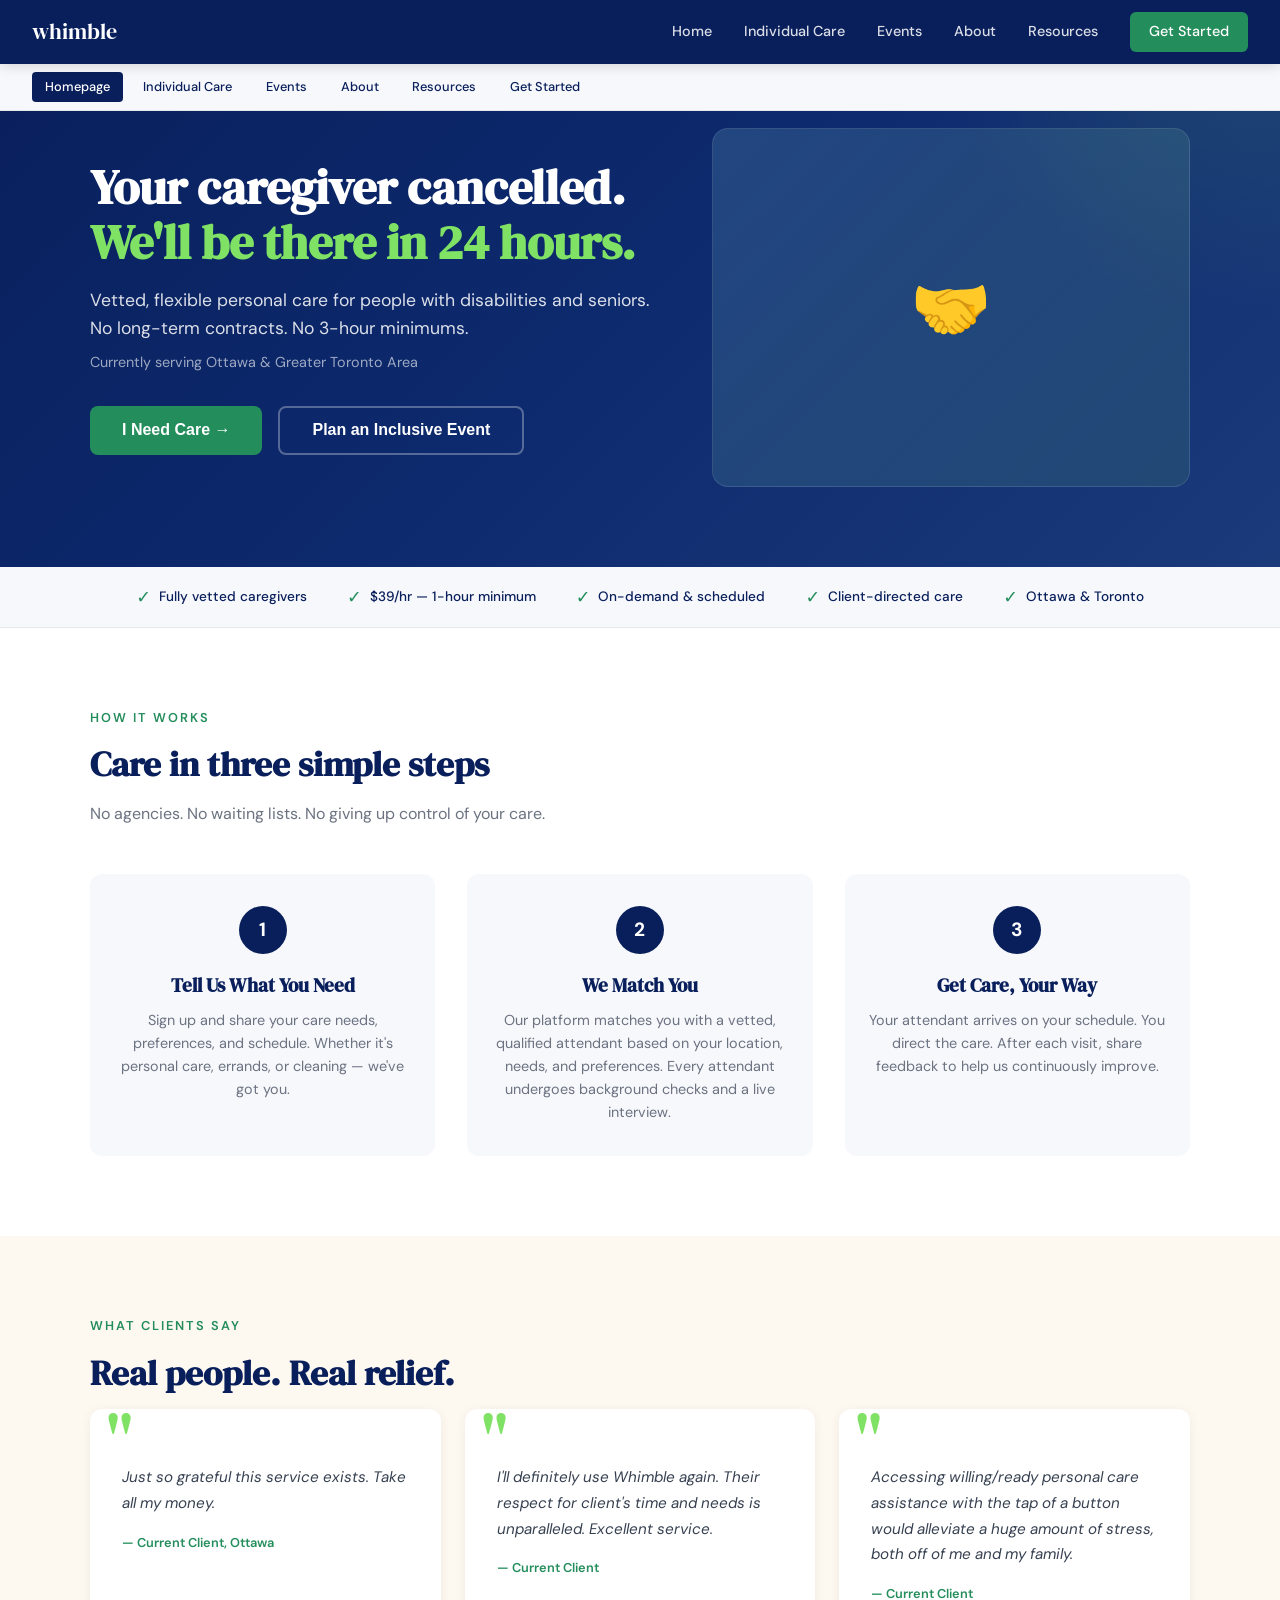
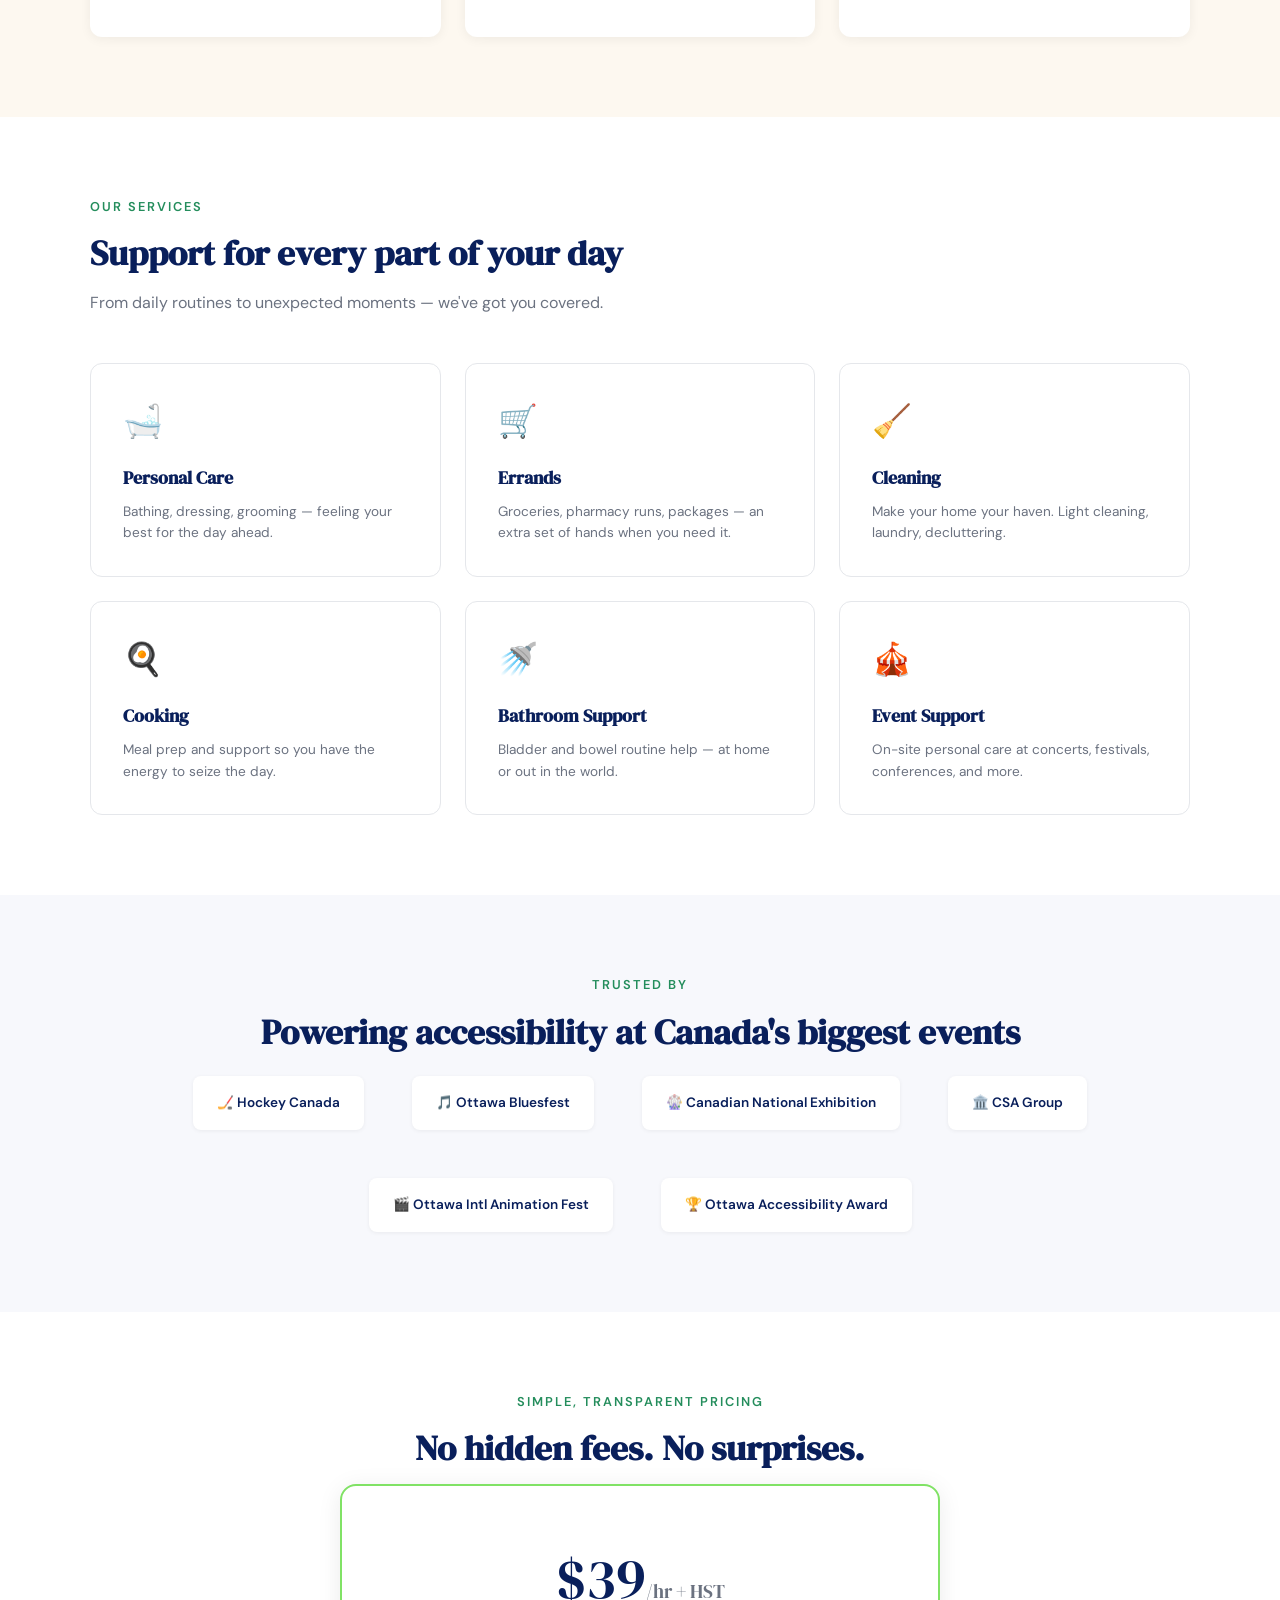
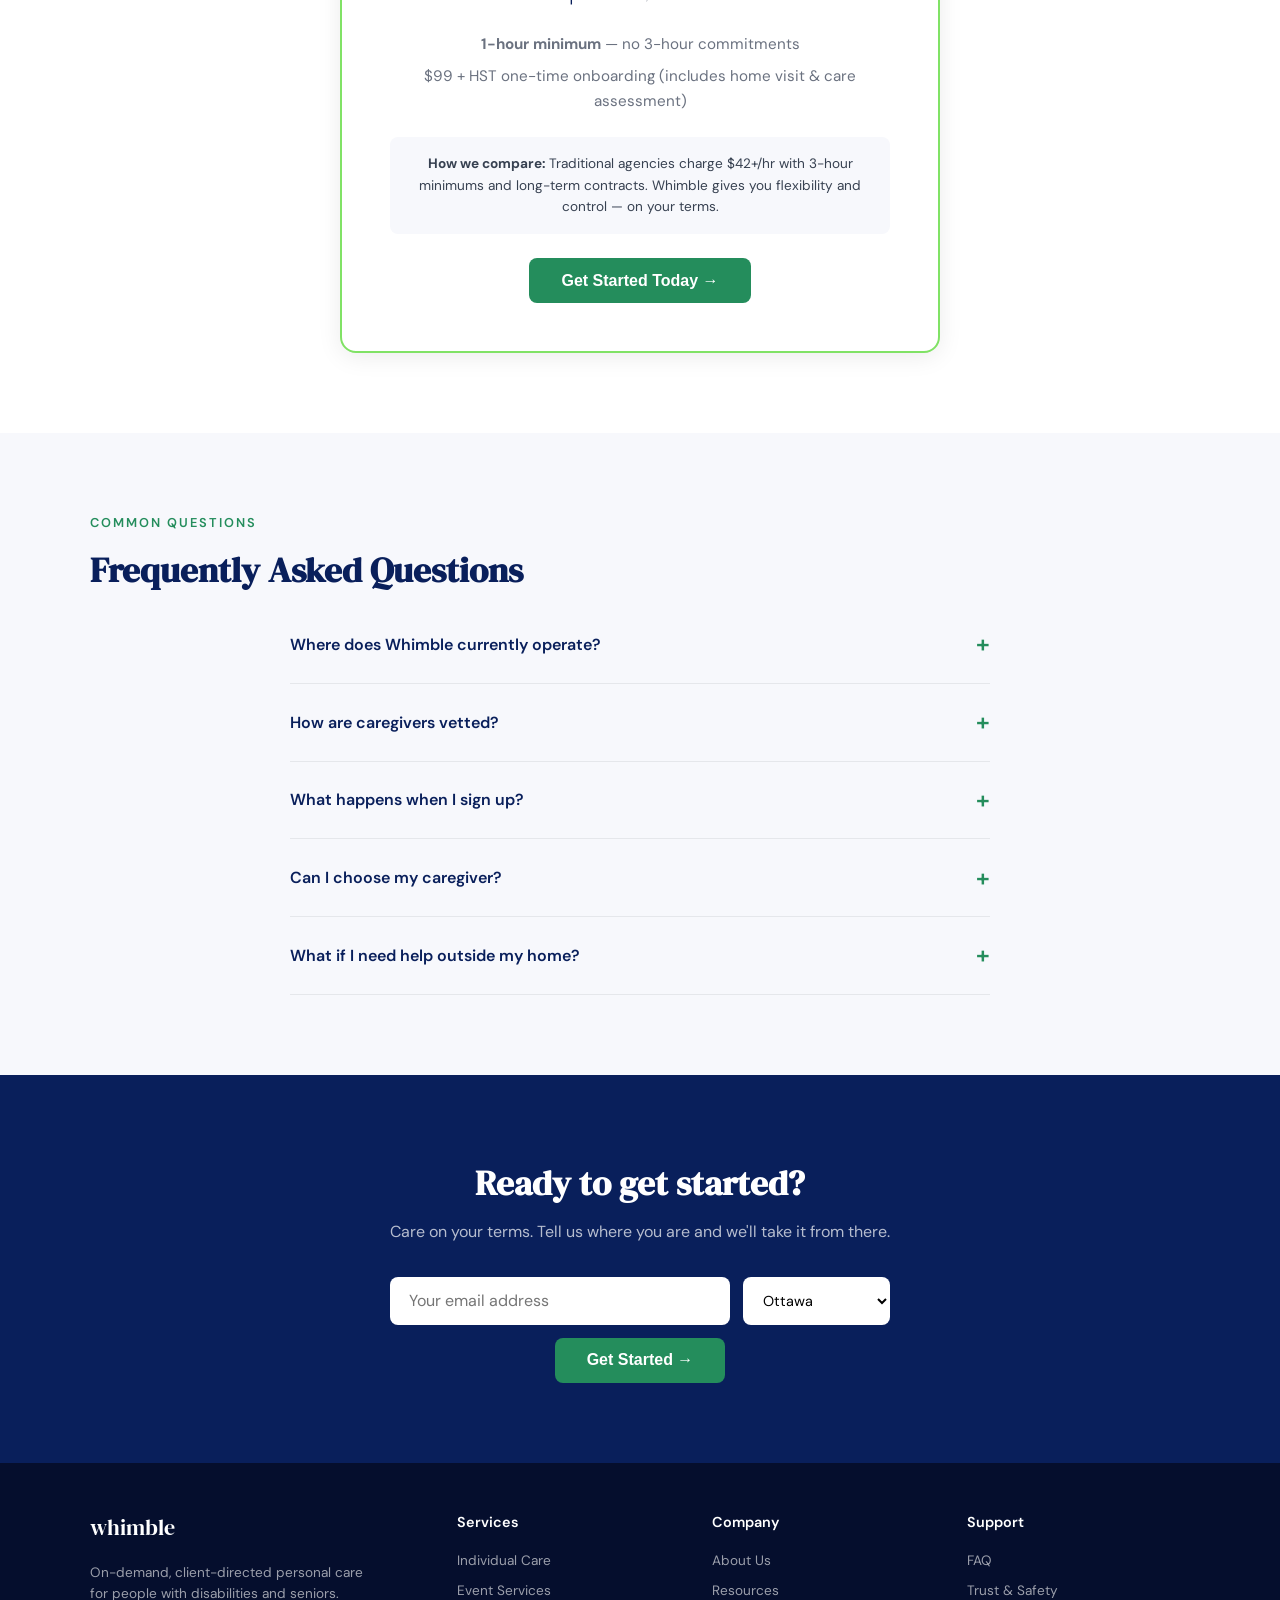
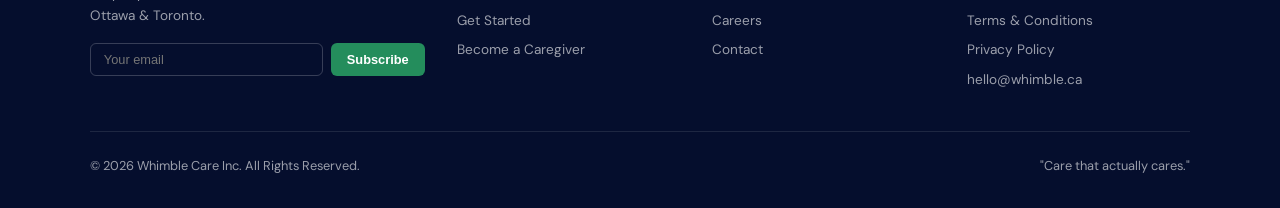
==== commit abe10563: "Align site prototype to provided Whimble branding baseline" ====
--- a/index.html
+++ b/index.html
@@ -1,124 +1,487 @@
-<!doctype html>
+<!DOCTYPE html>
 <html lang="en">
 <head>
-  <meta charset="UTF-8" />
-  <meta name="viewport" content="width=device-width, initial-scale=1.0" />
-  <title>Whimble — Care that actually cares.</title>
-  <meta name="description" content="Whimble provides dependable attendant support for individuals and events. Care that actually cares." />
-  <link rel="stylesheet" href="styles.css" />
+<meta charset="UTF-8">
+<meta name="viewport" content="width=device-width, initial-scale=1.0">
+<title>Whimble — Care That Actually Cares</title>
+<link href="https://fonts.googleapis.com/css2?family=DM+Serif+Display&family=DM+Sans:ital,wght@0,400;0,500;0,600;0,700;1,400&display=swap" rel="stylesheet">
+<style>
+*{margin:0;padding:0;box-sizing:border-box}
+:root{
+--navy:#091F5B;--green:#248D5C;--light-green:#80E265;--blue:#1484D0;--light-blue:#9EECF3;
+--purple:#9D43CB;--pink:#F57DEC;--orange:#D7553D;--yellow:#FBD32C;
+--off-white:#F7F8FC;--warm-bg:#FDF8F0;--gray:#6B7280;--light-gray:#E5E7EB;--dark-gray:#374151;
+--serif:'DM Serif Display',Georgia,serif;--sans:'DM Sans',system-ui,sans-serif;
+}
+html{scroll-behavior:smooth}
+body{font-family:var(--sans);color:var(--dark-gray);line-height:1.6;background:#fff}
+a{text-decoration:none;color:inherit}
+img{max-width:100%;display:block}
+
+/* NAV */
+.nav{position:fixed;top:0;left:0;right:0;z-index:100;background:var(--navy);padding:0 2rem;height:64px;display:flex;align-items:center;justify-content:space-between;box-shadow:0 2px 12px rgba(0,0,0,.15)}
+.nav-logo{height:32px}
+.nav-brand{color:#fff;font-family:var(--serif);font-size:1.35rem}
+.nav-links{display:flex;gap:2rem;align-items:center}
+.nav-links a{color:#fff;font-size:.9rem;font-weight:500;opacity:.85;transition:opacity .2s}
+.nav-links a:hover{opacity:1}
+.nav-cta{background:var(--green);color:#fff!important;padding:.5rem 1.2rem;border-radius:6px;font-weight:600;opacity:1!important;transition:transform .2s}
+.nav-cta:hover{transform:translateY(-1px)}
+.nav-mobile{display:none;background:none;border:none;color:#fff;font-size:1.5rem;cursor:pointer}
+.nav-pages{display:flex;gap:.5rem;background:var(--off-white);padding:.5rem 2rem;position:fixed;top:64px;left:0;right:0;z-index:99;border-bottom:1px solid var(--light-gray)}
+.nav-pages a{font-size:.8rem;color:var(--navy);padding:.3rem .8rem;border-radius:4px;font-weight:500;transition:background .2s}
+.nav-pages a:hover,.nav-pages a.active{background:var(--navy);color:#fff}
+
+/* SECTIONS */
+.page{display:none}
+.page.active{display:block}
+section{padding:5rem 2rem}
+.container{max-width:1100px;margin:0 auto}
+
+/* HERO */
+.hero{padding:8rem 2rem 5rem;background:linear-gradient(135deg,var(--navy) 0%,#0d2a6e 50%,#1a3a7a 100%);color:#fff;position:relative;overflow:hidden}
+.hero::after{content:'';position:absolute;top:-50%;right:-20%;width:600px;height:600px;background:radial-gradient(circle,rgba(128,226,101,.12) 0%,transparent 70%);border-radius:50%}
+.hero-content{position:relative;z-index:1;max-width:1100px;margin:0 auto;display:grid;grid-template-columns:1.2fr 1fr;gap:3rem;align-items:center}
+.hero h1{font-family:var(--serif);font-size:3rem;line-height:1.15;margin-bottom:1rem;color:#fff}
+.hero h1 em{color:var(--light-green);font-style:normal}
+.hero-sub{font-size:1.1rem;opacity:.85;margin-bottom:.5rem;line-height:1.6}
+.hero-location{font-size:.9rem;opacity:.6;margin-bottom:2rem}
+.hero-ctas{display:flex;gap:1rem;flex-wrap:wrap}
+.btn-primary{background:var(--green);color:#fff;padding:.85rem 2rem;border-radius:8px;font-weight:600;font-size:1rem;border:none;cursor:pointer;transition:all .2s;display:inline-flex;align-items:center;gap:.5rem}
+.btn-primary:hover{transform:translateY(-2px);box-shadow:0 6px 20px rgba(36,141,92,.3)}
+.btn-secondary{background:transparent;color:#fff;padding:.85rem 2rem;border-radius:8px;font-weight:600;font-size:1rem;border:2px solid rgba(255,255,255,.3);cursor:pointer;transition:all .2s}
+.btn-secondary:hover{border-color:#fff;transform:translateY(-2px)}
+.hero-image{position:relative}
+.hero-image-placeholder{width:100%;aspect-ratio:4/3;background:linear-gradient(135deg,rgba(158,236,243,.15),rgba(128,226,101,.1));border-radius:16px;display:flex;align-items:center;justify-content:center;border:1px solid rgba(255,255,255,.1)}
+.hero-image-placeholder span{font-size:4rem}
+
+/* TRUST BAR */
+.trust-bar{background:var(--off-white);padding:1rem 2rem;border-bottom:1px solid var(--light-gray)}
+.trust-bar-inner{max-width:1100px;margin:0 auto;display:flex;justify-content:center;gap:2.5rem;flex-wrap:wrap}
+.trust-item{display:flex;align-items:center;gap:.5rem;font-size:.85rem;color:var(--navy);font-weight:500}
+.trust-item .check{color:var(--green);font-weight:700;font-size:1.1rem}
+
+/* HOW IT WORKS */
+.how-it-works{background:#fff}
+.section-label{font-size:.8rem;text-transform:uppercase;letter-spacing:2px;color:var(--green);font-weight:600;margin-bottom:.5rem}
+.section-title{font-family:var(--serif);font-size:2.2rem;color:var(--navy);margin-bottom:.5rem}
+.section-sub{color:var(--gray);font-size:1rem;margin-bottom:3rem;max-width:600px}
+.steps{display:grid;grid-template-columns:repeat(3,1fr);gap:2rem}
+.step{text-align:center;padding:2rem 1.5rem;border-radius:12px;background:var(--off-white);position:relative}
+.step-num{width:48px;height:48px;background:var(--navy);color:#fff;border-radius:50%;display:flex;align-items:center;justify-content:center;font-weight:700;font-size:1.2rem;margin:0 auto 1rem}
+.step h3{font-family:var(--serif);font-size:1.2rem;color:var(--navy);margin-bottom:.5rem}
+.step p{font-size:.9rem;color:var(--gray)}
+
+/* TESTIMONIALS */
+.testimonials{background:var(--warm-bg)}
+.testimonial-grid{display:grid;grid-template-columns:repeat(3,1fr);gap:1.5rem}
+.testimonial-card{background:#fff;padding:2rem;border-radius:12px;box-shadow:0 2px 12px rgba(0,0,0,.06);position:relative}
+.testimonial-card::before{content:'"';font-family:var(--serif);font-size:4rem;color:var(--light-green);position:absolute;top:-.2rem;left:1rem;line-height:1}
+.testimonial-card p{font-size:.95rem;margin-top:1.5rem;font-style:italic;color:var(--dark-gray);line-height:1.7}
+.testimonial-card .source{margin-top:1rem;font-size:.8rem;color:var(--green);font-weight:600}
+
+/* SERVICES GRID */
+.services-grid{display:grid;grid-template-columns:repeat(3,1fr);gap:1.5rem}
+.service-card{padding:2rem;border-radius:12px;border:1px solid var(--light-gray);transition:all .3s;cursor:pointer}
+.service-card:hover{border-color:var(--green);transform:translateY(-4px);box-shadow:0 8px 24px rgba(0,0,0,.08)}
+.service-card .icon{font-size:2rem;margin-bottom:1rem}
+.service-card h3{font-family:var(--serif);font-size:1.15rem;color:var(--navy);margin-bottom:.5rem}
+.service-card p{font-size:.85rem;color:var(--gray)}
+
+/* PARTNERS */
+.partners{background:var(--off-white)}
+.partner-logos{display:flex;justify-content:center;gap:3rem;flex-wrap:wrap;align-items:center;margin-top:1rem}
+.partner-logo{background:#fff;padding:1rem 1.5rem;border-radius:8px;font-weight:600;color:var(--navy);font-size:.85rem;box-shadow:0 1px 4px rgba(0,0,0,.06)}
+
+/* PRICING */
+.pricing-card{max-width:600px;margin:0 auto;background:#fff;border-radius:16px;padding:3rem;box-shadow:0 4px 24px rgba(0,0,0,.08);text-align:center;border:2px solid var(--light-green)}
+.pricing-amount{font-family:var(--serif);font-size:3.5rem;color:var(--navy)}
+.pricing-amount span{font-size:1.2rem;color:var(--gray)}
+.pricing-detail{margin:.5rem 0;font-size:.95rem;color:var(--gray)}
+.pricing-compare{background:var(--off-white);padding:1rem;border-radius:8px;margin-top:1.5rem;font-size:.85rem;color:var(--dark-gray)}
+
+/* FAQ */
+.faq-list{max-width:700px;margin:0 auto}
+.faq-item{border-bottom:1px solid var(--light-gray);padding:1.2rem 0}
+.faq-q{font-weight:600;color:var(--navy);cursor:pointer;display:flex;justify-content:space-between;align-items:center;font-size:1rem}
+.faq-q::after{content:'+';font-size:1.5rem;color:var(--green);transition:transform .2s}
+.faq-item.open .faq-q::after{transform:rotate(45deg)}
+.faq-a{max-height:0;overflow:hidden;transition:max-height .3s;font-size:.9rem;color:var(--gray);line-height:1.7}
+.faq-item.open .faq-a{max-height:300px;padding-top:.8rem}
+
+/* FINAL CTA */
+.final-cta{background:var(--navy);color:#fff;text-align:center}
+.final-cta h2{font-family:var(--serif);font-size:2.2rem;margin-bottom:.5rem}
+.final-cta p{opacity:.7;margin-bottom:2rem;font-size:1rem}
+.cta-form{display:flex;gap:.8rem;justify-content:center;flex-wrap:wrap;max-width:500px;margin:0 auto}
+.cta-form input{padding:.85rem 1.2rem;border-radius:8px;border:none;font-size:1rem;flex:1;min-width:200px;font-family:var(--sans)}
+.cta-form select{padding:.85rem 1rem;border-radius:8px;border:none;font-size:.9rem;font-family:var(--sans);background:#fff}
+
+/* FOOTER */
+.footer{background:#050e2d;color:rgba(255,255,255,.6);padding:3rem 2rem 2rem}
+.footer-inner{max-width:1100px;margin:0 auto;display:grid;grid-template-columns:1.5fr 1fr 1fr 1fr;gap:2rem}
+.footer h4{color:#fff;font-size:.9rem;margin-bottom:1rem;font-weight:600}
+.footer a{display:block;font-size:.85rem;margin-bottom:.5rem;transition:color .2s}
+.footer a:hover{color:var(--light-green)}
+.footer-bottom{max-width:1100px;margin:2rem auto 0;padding-top:1.5rem;border-top:1px solid rgba(255,255,255,.1);font-size:.8rem;display:flex;justify-content:space-between;gap:1rem;flex-wrap:wrap}
+.newsletter-mini{display:flex;gap:.5rem;margin-top:.5rem}
+.newsletter-mini input{padding:.5rem .8rem;border-radius:6px;border:1px solid rgba(255,255,255,.2);background:transparent;color:#fff;font-size:.8rem;flex:1}
+.newsletter-mini button{padding:.5rem 1rem;border-radius:6px;background:var(--green);color:#fff;border:none;font-size:.8rem;font-weight:600;cursor:pointer}
+
+/* EVENT HERO */
+.event-hero{background:linear-gradient(135deg,var(--blue) 0%,#0d5ea0 100%);color:#fff;padding:8rem 2rem 5rem}
+.event-hero h1{font-family:var(--serif);font-size:2.8rem;max-width:600px}
+.event-hero p{opacity:.8;margin:1rem 0 2rem;max-width:500px}
+
+/* ABOUT */
+.about-hero{background:linear-gradient(135deg,var(--purple) 0%,#7a2aa0 100%);color:#fff;padding:8rem 2rem 5rem}
+.about-hero h1{font-family:var(--serif);font-size:2.8rem}
+.values-grid{display:grid;grid-template-columns:repeat(3,1fr);gap:1.5rem}
+.value-card{padding:2rem;border-radius:12px;background:var(--off-white)}
+.value-card h3{font-family:var(--serif);color:var(--navy);margin-bottom:.5rem}
+.value-card p{font-size:.9rem;color:var(--gray)}
+
+/* RESOURCES */
+.resources-hero{background:linear-gradient(135deg,var(--orange) 0%,#c14a30 100%);color:#fff;padding:8rem 2rem 5rem}
+.resources-hero h1{font-family:var(--serif);font-size:2.8rem}
+.article-grid{display:grid;grid-template-columns:repeat(3,1fr);gap:1.5rem}
+.article-card{border-radius:12px;overflow:hidden;border:1px solid var(--light-gray);transition:all .3s}
+.article-card:hover{transform:translateY(-4px);box-shadow:0 8px 24px rgba(0,0,0,.08)}
+.article-thumb{height:160px;background:var(--off-white);display:flex;align-items:center;justify-content:center;font-size:2.5rem}
+.article-body{padding:1.5rem}
+.article-tag{font-size:.7rem;text-transform:uppercase;letter-spacing:1px;color:var(--green);font-weight:600}
+.article-body h3{font-family:var(--serif);font-size:1.1rem;color:var(--navy);margin:.5rem 0}
+.article-body p{font-size:.85rem;color:var(--gray)}
+
+/* GET STARTED */
+.getstarted-hero{background:linear-gradient(135deg,var(--navy) 0%,#0d2a6e 100%);color:#fff;padding:8rem 2rem 5rem;text-align:center}
+.getstarted-hero h1{font-family:var(--serif);font-size:2.8rem;margin-bottom:.5rem}
+.getstarted-hero p{opacity:.7;max-width:500px;margin:0 auto 2rem}
+.form-card{max-width:500px;margin:0 auto;background:#fff;border-radius:16px;padding:2.5rem;box-shadow:0 8px 32px rgba(0,0,0,.1)}
+.form-card h3{font-family:var(--serif);color:var(--navy);font-size:1.3rem;margin-bottom:1.5rem;text-align:center}
+.form-group{margin-bottom:1.2rem}
+.form-group label{display:block;font-size:.85rem;font-weight:600;color:var(--navy);margin-bottom:.3rem}
+.form-group input,.form-group select,.form-group textarea{width:100%;padding:.75rem 1rem;border:1.5px solid var(--light-gray);border-radius:8px;font-size:.95rem;font-family:var(--sans);transition:border-color .2s}
+.form-group input:focus,.form-group select:focus,.form-group textarea:focus{outline:none;border-color:var(--green)}
+.form-group textarea{height:80px;resize:vertical}
+.form-submit{width:100%;padding:.85rem;background:var(--green);color:#fff;border:none;border-radius:8px;font-size:1rem;font-weight:600;cursor:pointer;font-family:var(--sans);transition:all .2s}
+.form-submit:hover{transform:translateY(-2px);box-shadow:0 6px 20px rgba(36,141,92,.3)}
+
+/* RESPONSIVE */
+@media(max-width:900px){
+.steps[style],.testimonial-grid,.services-grid,.values-grid,.article-grid{grid-template-columns:1fr 1fr}
+}
+@media(max-width:768px){
+.hero-content{grid-template-columns:1fr}
+.hero-image{display:none}
+.hero h1{font-size:2rem}
+.steps,.testimonial-grid,.services-grid,.values-grid,.article-grid{grid-template-columns:1fr}
+.footer-inner{grid-template-columns:1fr 1fr}
+.nav-links{display:none;position:absolute;top:64px;left:0;right:0;background:var(--navy);padding:1rem 2rem;flex-direction:column;align-items:flex-start;gap:1rem}
+.nav-links.open{display:flex}
+.nav-mobile{display:block}
+.nav-pages{overflow-x:auto;gap:.3rem}
+.trust-bar-inner{flex-direction:column;gap:.5rem;align-items:flex-start}
+}
+</style>
 </head>
 <body>
-  <header class="topbar">
-    <div class="container nav">
-      <a class="brand" href="index.html">whimble</a>
-      <nav class="nav-links">
-        <a href="care.html">Individual Care</a>
-        <a href="events.html">Event Services</a>
-        <a href="resources.html">Resources</a>
-        <a href="about.html">About</a>
-      </nav>
-      <a class="btn btn-primary" href="contact.html">Get Started</a>
-    </div>
-  </header>
-
-  <main>
-    <section class="hero container">
-      <p class="kicker">Care that actually cares.</p>
-      <div class="hero-grid">
-        <div>
-          <h1>Reliable support for daily life and inclusive events.</h1>
-          <p class="sub">Whimble helps people with disabilities and event organizers access vetted attendants, transparent pricing, and real human support — without the chaos.</p>
-          <p>
-            <a class="btn btn-primary" href="contact.html">Book a care consult</a>
-            <a class="btn btn-secondary" href="events.html">Plan an event</a>
-          </p>
-          <div class="cta-strip">
-            <span class="pill">✅ Vetted attendants</span>
-            <span class="pill">✅ Coverage: Ottawa + West GTA</span>
-            <span class="pill">✅ Response target: within 30 min</span>
-          </div>
-        </div>
-        <aside class="card">
-          <h3 style="margin-top:0;">Quick route to the right path</h3>
-          <p class="sub" style="font-size:15px;">Choose your goal so we show the right form and timeline.</p>
-          <p><a class="btn btn-primary" style="width:100%;text-align:center" href="care.html#care-form">I need personal care support</a></p>
-          <p><a class="btn btn-secondary" style="width:100%;text-align:center" href="events.html#event-form">I need event accessibility staff</a></p>
-          <p><a class="btn btn-secondary" style="width:100%;text-align:center" href="resources.html#newsletter">I’m just researching for now</a></p>
-          <small class="note">Business purpose: route mixed-intent traffic into the highest-converting funnel immediately.</small>
-        </aside>
-      </div>
-    </section>
-
-    <section class="section section-alt">
-      <div class="container">
-        <p class="kicker">Trust first, then ask</p>
-        <div class="row">
-          <article class="card"><h3>Attendant screening</h3><p>Vulnerable sector check, CPR/first-aid, references, interview, and in-person fit check.</p></article>
-          <article class="card"><h3>Transparent pricing</h3><p>$99 onboarding credit for new individual clients, then $39/hr. Event pricing via quote by staffing scope.</p></article>
-          <article class="card"><h3>Safety boundaries</h3><p>Clear non-emergency positioning and 911 guidance to protect clients and attendants.</p></article>
-        </div>
-      </div>
-    </section>
-
-    <section class="section container">
-      <p class="kicker">How users convert</p>
-      <h2>Simple 4-step growth flow</h2>
-      <div class="flow">
-        <article class="card"><h3>1) Awareness</h3><p>User lands on homepage, resource page, or service page from social/search/referral.</p></article>
-        <article class="card"><h3>2) Trust</h3><p>They review screening, location coverage, testimonials, and transparent process.</p></article>
-        <article class="card"><h3>3) Qualification</h3><p>Smart form captures type (individual/event), city, urgency, and support needs.</p></article>
-        <article class="card"><h3>4) Conversion</h3><p>Team follows up quickly; unready visitors join newsletter/waitlist to stay warm.</p></article>
-      </div>
-    </section>
-
-    <section class="section section-alt">
-      <div class="container row">
-        <article class="card">
-          <p class="badge">Primary conversion</p>
-          <h3>Individual Care</h3>
-          <p>For people who need support with bathroom breaks, mobility, meals, and everyday routines.</p>
-          <p><a class="btn btn-primary" href="care.html">See care services</a></p>
-        </article>
-        <article class="card">
-          <p class="badge">Revenue expansion</p>
-          <h3>Event Services</h3>
-          <p>For festivals, conferences, and venues needing trained on-site attendants for accessibility.</p>
-          <p><a class="btn btn-primary" href="events.html">Request event quote</a></p>
-        </article>
-        <article class="card">
-          <p class="badge">Nurture</p>
-          <h3>Resources + Newsletter</h3>
-          <p>For low-intent visitors. Education now, conversion later with light-touch updates.</p>
-          <p><a class="btn btn-primary" href="resources.html">Open resource hub</a></p>
-        </article>
-      </div>
-    </section>
-
-    <section class="section container">
-      <h2>Proof that this model works</h2>
-      <div class="row">
-        <blockquote class="card"><strong>Client:</strong> “The process was clear, human, and respectful from the first call.”</blockquote>
-        <blockquote class="card"><strong>Event partner:</strong> “Whimble helped us serve guests with dignity instead of scrambling last minute.”</blockquote>
-        <article class="card"><h3>Coverage and capacity</h3><p>Current service area is clearly communicated up front; out-of-area users are routed to waitlist.</p></article>
-      </div>
-    </section>
-
-    <section class="section section-alt">
-      <div class="container card" id="faq">
-        <h2 style="margin-top:0">Top FAQs (pre-conversion)</h2>
-        <p><strong>Where does Whimble operate today?</strong><br>Ottawa + west end of the Greater Toronto Area, 7am–11pm daily.</p>
-        <p><strong>Can I book emergency medical support?</strong><br>No. Whimble is not emergency/medical response. For emergencies call 911.</p>
-        <p><strong>Why is onboarding required?</strong><br>It allows safety checks, routine planning, and stronger client-attendant matching.</p>
-        <p><a class="btn btn-secondary" href="contact.html">Ask a specific question</a></p>
-      </div>
-    </section>
-  </main>
-
-  <footer>
-    <div class="container cta-strip">
-      <span>© 2026 Whimble concept prototype • Care that actually cares.</span>
-      <span><a href="contact.html">Get Started</a> · <a href="resources.html#newsletter">Newsletter</a></span>
-    </div>
-  </footer>
+
+<nav class="nav">
+  <a class="nav-brand" href="#" onclick="showPage('home');return false;">whimble</a>
+  <div class="nav-links" id="nav-links">
+    <a href="#" onclick="showPage('home');return false;">Home</a>
+    <a href="#" onclick="showPage('care');return false;">Individual Care</a>
+    <a href="#" onclick="showPage('events');return false;">Events</a>
+    <a href="#" onclick="showPage('about');return false;">About</a>
+    <a href="#" onclick="showPage('resources');return false;">Resources</a>
+    <a href="#" onclick="showPage('getstarted');return false;" class="nav-cta">Get Started</a>
+  </div>
+  <button class="nav-mobile" aria-label="Toggle navigation" onclick="toggleMobileNav()">☰</button>
+</nav>
+
+<div class="nav-pages">
+  <a href="#" onclick="showPage('home');return false;" class="active" id="tab-home">Homepage</a>
+  <a href="#" onclick="showPage('care');return false;" id="tab-care">Individual Care</a>
+  <a href="#" onclick="showPage('events');return false;" id="tab-events">Events</a>
+  <a href="#" onclick="showPage('about');return false;" id="tab-about">About</a>
+  <a href="#" onclick="showPage('resources');return false;" id="tab-resources">Resources</a>
+  <a href="#" onclick="showPage('getstarted');return false;" id="tab-getstarted">Get Started</a>
+</div>
+
+<div id="page-home" class="page active">
+<section class="hero">
+<div class="hero-content">
+<div>
+<h1>Your caregiver cancelled.<br><em>We'll be there in 24 hours.</em></h1>
+<p class="hero-sub">Vetted, flexible personal care for people with disabilities and seniors. No long-term contracts. No 3-hour minimums.</p>
+<p class="hero-location">Currently serving Ottawa & Greater Toronto Area</p>
+<div class="hero-ctas">
+<button class="btn-primary" onclick="showPage('care')">I Need Care →</button>
+<button class="btn-secondary" onclick="showPage('events')">Plan an Inclusive Event</button>
+</div>
+</div>
+<div class="hero-image"><div class="hero-image-placeholder"><span>🤝</span></div></div>
+</div>
+</section>
+
+<div class="trust-bar"><div class="trust-bar-inner">
+<div class="trust-item"><span class="check">✓</span> Fully vetted caregivers</div>
+<div class="trust-item"><span class="check">✓</span> $39/hr — 1-hour minimum</div>
+<div class="trust-item"><span class="check">✓</span> On-demand & scheduled</div>
+<div class="trust-item"><span class="check">✓</span> Client-directed care</div>
+<div class="trust-item"><span class="check">✓</span> Ottawa & Toronto</div>
+</div></div>
+
+<section class="how-it-works"><div class="container">
+<p class="section-label">How It Works</p>
+<h2 class="section-title">Care in three simple steps</h2>
+<p class="section-sub">No agencies. No waiting lists. No giving up control of your care.</p>
+<div class="steps">
+<div class="step"><div class="step-num">1</div><h3>Tell Us What You Need</h3><p>Sign up and share your care needs, preferences, and schedule. Whether it's personal care, errands, or cleaning — we've got you.</p></div>
+<div class="step"><div class="step-num">2</div><h3>We Match You</h3><p>Our platform matches you with a vetted, qualified attendant based on your location, needs, and preferences. Every attendant undergoes background checks and a live interview.</p></div>
+<div class="step"><div class="step-num">3</div><h3>Get Care, Your Way</h3><p>Your attendant arrives on your schedule. You direct the care. After each visit, share feedback to help us continuously improve.</p></div>
+</div></div>
+</section>
+
+<section class="testimonials"><div class="container">
+<p class="section-label">What Clients Say</p>
+<h2 class="section-title">Real people. Real relief.</h2>
+<div class="testimonial-grid">
+<div class="testimonial-card"><p>Just so grateful this service exists. Take all my money.</p><div class="source">— Current Client, Ottawa</div></div>
+<div class="testimonial-card"><p>I'll definitely use Whimble again. Their respect for client's time and needs is unparalleled. Excellent service.</p><div class="source">— Current Client</div></div>
+<div class="testimonial-card"><p>Accessing willing/ready personal care assistance with the tap of a button would alleviate a huge amount of stress, both off of me and my family.</p><div class="source">— Current Client</div></div>
+</div></div>
+</section>
+
+<section style="background:#fff"><div class="container">
+<p class="section-label">Our Services</p><h2 class="section-title">Support for every part of your day</h2>
+<p class="section-sub">From daily routines to unexpected moments — we've got you covered.</p>
+<div class="services-grid">
+<div class="service-card"><div class="icon">🛁</div><h3>Personal Care</h3><p>Bathing, dressing, grooming — feeling your best for the day ahead.</p></div>
+<div class="service-card"><div class="icon">🛒</div><h3>Errands</h3><p>Groceries, pharmacy runs, packages — an extra set of hands when you need it.</p></div>
+<div class="service-card"><div class="icon">🧹</div><h3>Cleaning</h3><p>Make your home your haven. Light cleaning, laundry, decluttering.</p></div>
+<div class="service-card"><div class="icon">🍳</div><h3>Cooking</h3><p>Meal prep and support so you have the energy to seize the day.</p></div>
+<div class="service-card"><div class="icon">🚿</div><h3>Bathroom Support</h3><p>Bladder and bowel routine help — at home or out in the world.</p></div>
+<div class="service-card"><div class="icon">🎪</div><h3>Event Support</h3><p>On-site personal care at concerts, festivals, conferences, and more.</p></div>
+</div></div>
+</section>
+
+<section class="partners"><div class="container" style="text-align:center">
+<p class="section-label">Trusted By</p>
+<h2 class="section-title">Powering accessibility at Canada's biggest events</h2>
+<div class="partner-logos">
+<div class="partner-logo">🏒 Hockey Canada</div><div class="partner-logo">🎵 Ottawa Bluesfest</div><div class="partner-logo">🎡 Canadian National Exhibition</div><div class="partner-logo">🏛️ CSA Group</div><div class="partner-logo">🎬 Ottawa Intl Animation Fest</div><div class="partner-logo">🏆 Ottawa Accessibility Award</div>
+</div></div>
+</section>
+
+<section style="background:#fff"><div class="container" style="text-align:center">
+<p class="section-label">Simple, Transparent Pricing</p>
+<h2 class="section-title">No hidden fees. No surprises.</h2>
+<div class="pricing-card">
+<div class="pricing-amount">$39<span>/hr + HST</span></div>
+<p class="pricing-detail"><strong>1-hour minimum</strong> — no 3-hour commitments</p>
+<p class="pricing-detail">$99 + HST one-time onboarding (includes home visit & care assessment)</p>
+<div class="pricing-compare"><strong>How we compare:</strong> Traditional agencies charge $42+/hr with 3-hour minimums and long-term contracts. Whimble gives you flexibility and control — on your terms.</div>
+<div style="margin-top:1.5rem"><button class="btn-primary" onclick="showPage('getstarted')">Get Started Today →</button></div>
+</div></div>
+</section>
+
+<section style="background:var(--off-white)"><div class="container">
+<p class="section-label">Common Questions</p><h2 class="section-title">Frequently Asked Questions</h2>
+<div class="faq-list">
+<div class="faq-item" onclick="this.classList.toggle('open')"><div class="faq-q">Where does Whimble currently operate?</div><div class="faq-a">We currently have personal care attendants across Ottawa and in the west end of the Greater Toronto Area. If you're outside our service area, join our waitlist and we'll notify you when we launch in your city.</div></div>
+<div class="faq-item" onclick="this.classList.toggle('open')"><div class="faq-q">How are caregivers vetted?</div><div class="faq-a">Every caregiver must submit a vulnerable sector check, provide 2 professional references, hold valid CPR/First Aid certification and professional liability insurance, and pass a live interview reviewing their skills and qualifications.</div></div>
+<div class="faq-item" onclick="this.classList.toggle('open')"><div class="faq-q">What happens when I sign up?</div><div class="faq-a">After signing up, we schedule a virtual interview to learn about your needs and routines, followed by a home visit to confirm access procedures and equipment. Then you're ready to start requesting care.</div></div>
+<div class="faq-item" onclick="this.classList.toggle('open')"><div class="faq-q">Can I choose my caregiver?</div><div class="faq-a">Our platform matches you based on your location, needs, and preferences. You can provide feedback after each visit, and we'll prioritize attendants you've had positive experiences with.</div></div>
+<div class="faq-item" onclick="this.classList.toggle('open')"><div class="faq-q">What if I need help outside my home?</div><div class="faq-a">Whimble supports you wherever life takes you — appointments, errands, events, travel. Our care isn't limited to your home.</div></div>
+</div></div>
+</section>
+
+<section class="final-cta"><div class="container">
+<h2>Ready to get started?</h2>
+<p>Care on your terms. Tell us where you are and we'll take it from there.</p>
+<div class="cta-form">
+<input type="email" placeholder="Your email address">
+<select><option>Ottawa</option><option>Toronto / GTA</option><option>Other city</option></select>
+<button class="btn-primary" onclick="showPage('getstarted')">Get Started →</button>
+</div></div>
+</section>
+</div>
+
+<div id="page-care" class="page">
+<section class="hero" style="padding-bottom:4rem"><div class="container">
+<p class="section-label" style="color:var(--light-green)">Individual Care</p>
+<h1 style="font-family:var(--serif);font-size:2.8rem;color:#fff;margin-bottom:1rem">When your routine support system fails,<br><em style="color:var(--light-green)">we're there.</em></h1>
+<p style="color:rgba(255,255,255,.8);font-size:1.1rem;max-width:550px;margin-bottom:2rem">Flexible, on-demand personal care for people with disabilities and seniors in Ottawa & Toronto. No long-term contracts. You direct the care.</p>
+<button class="btn-primary" onclick="showPage('getstarted')" style="font-size:1.1rem;padding:1rem 2.5rem">Get Started Now →</button>
+</div></section>
+
+<div class="trust-bar"><div class="trust-bar-inner">
+<div class="trust-item"><span class="check">✓</span> Vulnerable sector checks</div><div class="trust-item"><span class="check">✓</span> 2 professional references</div><div class="trust-item"><span class="check">✓</span> Live interview process</div><div class="trust-item"><span class="check">✓</span> CPR/First Aid certified</div><div class="trust-item"><span class="check">✓</span> Professional liability insurance</div>
+</div></div>
+
+<section style="background:#fff"><div class="container">
+<p class="section-label">Who It's For</p><h2 class="section-title">Whimble supports people across every stage of life</h2>
+<div class="services-grid" style="margin-top:2rem">
+<div class="service-card"><div class="icon">♿</div><h3>Physical Disability</h3><p>Personal care, household support, and community participation on your terms.</p></div>
+<div class="service-card"><div class="icon">👨‍👩‍👧</div><h3>Adult Children of Aging Parents</h3><p>Peace of mind knowing your parent has trusted, flexible care when you can't be there.</p></div>
+<div class="service-card"><div class="icon">🧓</div><h3>Aging & Seniors</h3><p>Maintain independence and quality of life with support that adapts to your needs.</p></div>
+<div class="service-card"><div class="icon">💜</div><h3>Chronic Illness</h3><p>Support during flare-ups and bad days. No scheduling weeks in advance.</p></div>
+<div class="service-card"><div class="icon">🩹</div><h3>Short-Term Recovery</h3><p>Post-surgery or injury? Get temporary help without a long-term commitment.</p></div>
+<div class="service-card"><div class="icon">🤲</div><h3>Primary Caregivers</h3><p>Reliable backup when you need a break. Reduce stress. Delegate with confidence.</p></div>
+</div></div>
+</section>
+
+<section style="background:var(--off-white)"><div class="container">
+<p class="section-label">Our Services</p><h2 class="section-title">What we help with</h2>
+<div class="services-grid" style="margin-top:2rem">
+<div class="service-card" style="background:#fff"><div class="icon">🛁</div><h3>Personal Care</h3><p>Bathing, dressing, grooming — we'll help you feel your best.</p></div>
+<div class="service-card" style="background:#fff"><div class="icon">🛒</div><h3>Errands</h3><p>Groceries, pharmacy, packages, pet rides — we're your extra set of hands.</p></div>
+<div class="service-card" style="background:#fff"><div class="icon">🧹</div><h3>Cleaning</h3><p>Light cleaning, laundry, decluttering your space.</p></div>
+<div class="service-card" style="background:#fff"><div class="icon">🍳</div><h3>Cooking</h3><p>Meal prep and meal support to keep you fueled.</p></div>
+<div class="service-card" style="background:#fff"><div class="icon">🚿</div><h3>Bathroom Support</h3><p>Bladder and bowel routines — at home or on the go.</p></div>
+<div class="service-card" style="background:#fff"><div class="icon">🛞</div><h3>Roadside Assistance</h3><p>Equipment malfunction? We'll help you get where you're going safely.</p></div>
+</div></div>
+</section>
+
+<section style="background:#fff"><div class="container" style="text-align:center">
+<p class="section-label">Pricing</p>
+<div class="pricing-card"><div class="pricing-amount">$39<span>/hr + HST</span></div>
+<p class="pricing-detail"><strong>1-hour minimum</strong> — the only platform with no multi-hour commitment</p>
+<p class="pricing-detail">$99 + HST one-time onboarding fee</p>
+<div class="pricing-compare"><strong>Traditional agencies:</strong> $42+/hr, 3-hour minimums, rigid schedules, long-term contracts.</div>
+<div style="margin-top:1.5rem"><button class="btn-primary" onclick="showPage('getstarted')">Get Started →</button></div></div>
+</div></section>
+
+<section class="testimonials"><div class="container">
+<p class="section-label">Client Stories</p><h2 class="section-title">What our clients say</h2>
+<div class="testimonial-grid">
+<div class="testimonial-card"><p>Just so grateful this service exists. Take all my money.</p><div class="source">— Client, Ottawa</div></div>
+<div class="testimonial-card"><p>I'll definitely use Whimble again. Their respect for client's time and needs is unparalleled.</p><div class="source">— Client</div></div>
+<div class="testimonial-card"><p>Accessing care assistance with the tap of a button alleviates a huge amount of stress off of me and my family.</p><div class="source">— Client</div></div>
+</div></div>
+</section>
+
+<section class="final-cta"><div class="container"><h2>Care that actually cares.</h2><p>Sign up today and be covered when regular care falls through.</p>
+<button class="btn-primary" onclick="showPage('getstarted')" style="font-size:1.1rem;padding:1rem 2.5rem">Get Started Now →</button></div></section>
+</div>
+
+<div id="page-events" class="page">
+<section class="event-hero"><div class="container">
+<p class="section-label" style="color:var(--light-blue)">Event Services</p>
+<h1>Make your event <em style="color:var(--light-blue);font-style:italic">truly</em> inclusive.</h1>
+<p>True accessibility is more than a ramp. Whimble provides on-site personal care attendants so every guest can fully participate — not just attend.</p>
+<div class="hero-ctas"><button class="btn-primary" onclick="showPage('getstarted')">Request a Quote →</button><button class="btn-secondary" onclick="showPage('resources')">Download Our Free Events Guide</button></div>
+</div></section>
+
+<section class="testimonials"><div class="container"><p class="section-label">Trusted by Leading Organizations</p><h2 class="section-title">What event organizers say</h2>
+<div class="testimonial-grid">
+<div class="testimonial-card"><p>We aimed to make this World Juniors one of the most inclusive events yet. Having Whimble available is a game-changer for our events!</p><div class="source">— Khanh Be, Hockey Canada</div></div>
+<div class="testimonial-card"><p>Adding Whimble has shown patrons that we hear their concerns and want to provide as much support as we can.</p><div class="source">— Stef Mason, Ottawa Bluesfest</div></div>
+<div class="testimonial-card"><p>As an event planner, it's wonderful to know attendant support is there for our delegates. What you're offering is a long overdue game-changer.</p><div class="source">— Laura Pelan, CSA Group</div></div>
+</div></div></section>
+
+<section style="background:#fff"><div class="container"><p class="section-label">How It Works</p><h2 class="section-title">Four steps to a fully inclusive event</h2>
+<div class="steps" style="grid-template-columns:repeat(4,1fr)">
+<div class="step"><div class="step-num">1</div><h3>Book Whimble</h3><p>Share your event details — date, location, expected attendance. We handle the rest.</p></div>
+<div class="step"><div class="step-num">2</div><h3>We Staff Up</h3><p>We recommend and schedule the right number of vetted, insured attendants for your event.</p></div>
+<div class="step"><div class="step-num">3</div><h3>On-Site Care</h3><p>Attendants help guests with washroom use, eating, gear changes, and navigating the venue.</p></div>
+<div class="step"><div class="step-num">4</div><h3>Insights Report</h3><p>Post-event, receive accessibility insights and feedback to improve year over year.</p></div>
+</div></div></section>
+
+<section style="background:var(--off-white)"><div class="container" style="text-align:center"><h2 class="section-title">Attending an event with Whimble support?</h2>
+<p style="color:var(--gray);max-width:500px;margin:1rem auto 2rem">If you're a guest at an event where Whimble provides on-site care, look for attendants in white Whimble shirts. They're there for you — no booking required.</p>
+<button class="btn-primary" onclick="showPage('resources')">Learn More About Guest Support →</button></div></section>
+
+<section class="final-cta" style="background:var(--blue)"><div class="container"><h2>Ready to elevate your event's accessibility?</h2><p>Get a custom quote for on-site personal care support at your next event.</p><button class="btn-primary" onclick="showPage('getstarted')" style="font-size:1.1rem;padding:1rem 2.5rem">Request a Quote →</button></div></section>
+</div>
+
+<div id="page-about" class="page">
+<section class="about-hero"><div class="container"><p class="section-label" style="color:rgba(255,255,255,.7)">About Whimble</p><h1>Care that actually cares.</h1><p style="opacity:.8;margin-top:1rem;max-width:550px;font-size:1.1rem">We're building a world where disability doesn't limit personal freedom. Whimble is Canada's first tech-enabled, client-directed on-demand personal care platform.</p></div></section>
+
+<section style="background:#fff"><div class="container"><p class="section-label">The Problem</p><h2 class="section-title">Traditional care systems are broken.</h2>
+<p style="color:var(--gray);max-width:700px;margin-bottom:2rem;font-size:1.05rem">They're rigid, slow, dehumanizing, and built for predictable schedules — but real life is messy. When attendants cancel, unexpected needs arise, or aging parents need help, people lose independence and dignity. Existing support systems can't keep up.</p>
+<p class="section-label">Our Promise</p><h2 class="section-title">When routine support systems fail, Whimble is there.</h2>
+<p style="color:var(--gray);max-width:700px;font-size:1.05rem">We provide trusted, reliable, on-demand personal care that maintains independence, dignity, and peace of mind. Powered by technology. Delivered by humans.</p>
+</div></section>
+
+<section style="background:var(--off-white)"><div class="container"><p class="section-label">Our Values</p><h2 class="section-title">What drives us</h2>
+<div class="values-grid" style="margin-top:2rem">
+<div class="value-card"><h3>🤝 Dignity</h3><p>Everyone deserves respect in their care. We uphold each client's sense of self-worth.</p></div>
+<div class="value-card"><h3>😄 Humour</h3><p>A little lightheartedness goes a long way. Warmth and connection in every interaction.</p></div>
+<div class="value-card"><h3>💙 Client-Centred</h3><p>Clients are at the heart of every decision. Flexible, responsive, and always personalized.</p></div>
+<div class="value-card"><h3>🔒 Trust</h3><p>From vetting to transparent communication, we build genuine, trusting relationships.</p></div>
+<div class="value-card"><h3>📖 Transparency</h3><p>Clear pricing, open communication, and honest processes at every step.</p></div>
+<div class="value-card"><h3>💡 Innovation</h3><p>Continuously improving our tools and services to make care more accessible.</p></div>
+</div></div></section>
+
+<section class="partners"><div class="container" style="text-align:center"><p class="section-label">Supported By</p><h2 class="section-title">Our partners & supporters</h2>
+<div class="partner-logos"><div class="partner-logo">ATS</div><div class="partner-logo">Invest Ottawa</div><div class="partner-logo">Mitacs</div><div class="partner-logo">City of Ottawa</div></div>
+</div></section>
+
+<section class="final-cta" style="background:var(--purple)"><div class="container"><h2>Join our mission</h2><p>We're hiring. Come build the future of care with us.</p><button class="btn-primary" style="background:var(--navy)">View Careers →</button></div></section>
+</div>
+
+<div id="page-resources" class="page">
+<section class="resources-hero"><div class="container"><p class="section-label" style="color:rgba(255,255,255,.7)">Resource Hub</p><h1>Learn. Prepare. Thrive.</h1><p style="opacity:.8;margin-top:1rem;max-width:500px">Care tips, accessibility guides, community stories, and the latest from Whimble.</p></div></section>
+
+<section style="background:#fff"><div class="container"><div class="article-grid">
+<div class="article-card"><div class="article-thumb">📋</div><div class="article-body"><div class="article-tag">Guide</div><h3>Planning an Inclusive Event: A Complete Guide</h3><p>Your practical, community-rooted roadmap to events that are genuinely inclusive — not just compliant.</p></div></div>
+<div class="article-card"><div class="article-thumb">🏠</div><div class="article-body"><div class="article-tag">Care Tips</div><h3>How to Prepare for Your First Whimble Visit</h3><p>What to expect during onboarding, the home visit, and your first care session.</p></div></div>
+<div class="article-card"><div class="article-thumb">💰</div><div class="article-body"><div class="article-tag">Guide</div><h3>Understanding Ontario Care Funding Options</h3><p>A breakdown of provincial programs and how they might offset your care costs.</p></div></div>
+<div class="article-card"><div class="article-thumb">👩‍👧</div><div class="article-body"><div class="article-tag">Community</div><h3>Client Spotlight: How Sarah Found Freedom</h3><p>One client's story of regaining independence through on-demand support.</p></div></div>
+<div class="article-card"><div class="article-thumb">🎵</div><div class="article-body"><div class="article-tag">News</div><h3>Whimble at Ottawa Bluesfest 2025: A Recap</h3><p>How on-site attendants helped hundreds of guests enjoy the festival.</p></div></div>
+<div class="article-card"><div class="article-thumb">🧠</div><div class="article-body"><div class="article-tag">Care Tips</div><h3>5 Things to Tell Your New Caregiver</h3><p>Communication tips to make your care experience better from day one.</p></div></div>
+</div></div></section>
+
+<section style="background:var(--off-white);text-align:center"><div class="container"><h2 class="section-title">Stay in the loop</h2><p style="color:var(--gray);margin-bottom:2rem">Monthly care tips, event recaps, community highlights, and new service area announcements.</p>
+<div class="cta-form" style="max-width:400px;margin:0 auto"><input type="email" placeholder="Your email address" style="border:1.5px solid var(--light-gray)"><button class="btn-primary">Subscribe →</button></div>
+</div></section>
+</div>
+
+<div id="page-getstarted" class="page">
+<section class="getstarted-hero"><div class="container"><h1>Let's get you the care you need.</h1><p>Tell us a bit about yourself and we'll take it from there. Whether you're in Ottawa, Toronto, or somewhere else — we want to hear from you.</p></div></section>
+
+<section style="background:var(--off-white);padding-top:3rem"><div class="container"><div class="form-card">
+<h3>Get Started with Whimble</h3>
+<div class="form-group"><label>Your Name</label><input type="text" placeholder="First and last name"></div>
+<div class="form-group"><label>Email</label><input type="email" placeholder="you@email.com"></div>
+<div class="form-group"><label>Phone</label><input type="tel" placeholder="(555) 123-4567"></div>
+<div class="form-group"><label>Your City or Postal Code</label><input type="text" placeholder="e.g. Ottawa, M5V 2T6"></div>
+<div class="form-group"><label>I'm looking for...</label>
+<select><option>Personal care for myself</option><option>Care for a family member</option><option>Event accessibility support</option><option>I want to become a caregiver</option><option>General inquiry</option></select></div>
+<div class="form-group"><label>Tell us more (optional)</label><textarea placeholder="Share any details about your care needs, schedule, or questions."></textarea></div>
+<button class="form-submit">Submit →</button>
+<p style="text-align:center;margin-top:1rem;font-size:.8rem;color:var(--gray)">We'll respond within 1 business day. Your information is secure.</p>
+</div></div></section>
+
+<section style="background:var(--off-white)"><div class="container" style="text-align:center"><p style="color:var(--gray)">Already a Whimble client? <a href="https://beta.whimble.ca/password" style="color:var(--green);font-weight:600">Place a request here →</a></p></div></section>
+</div>
+
+<footer class="footer"><div class="footer-inner">
+<div><div class="nav-brand" style="margin-bottom:1rem;display:inline-block;">whimble</div><p style="font-size:.85rem;max-width:280px">On-demand, client-directed personal care for people with disabilities and seniors. Ottawa & Toronto.</p><div class="newsletter-mini" style="margin-top:1rem"><input type="email" placeholder="Your email"><button>Subscribe</button></div></div>
+<div><h4>Services</h4><a href="#" onclick="showPage('care');return false;">Individual Care</a><a href="#" onclick="showPage('events');return false;">Event Services</a><a href="#" onclick="showPage('getstarted');return false;">Get Started</a><a href="#">Become a Caregiver</a></div>
+<div><h4>Company</h4><a href="#" onclick="showPage('about');return false;">About Us</a><a href="#" onclick="showPage('resources');return false;">Resources</a><a href="#">Careers</a><a href="#">Contact</a></div>
+<div><h4>Support</h4><a href="#" onclick="showPage('home');return false;">FAQ</a><a href="#">Trust & Safety</a><a href="#">Terms & Conditions</a><a href="#">Privacy Policy</a><a href="mailto:hello@whimble.ca">hello@whimble.ca</a></div>
+</div>
+<div class="footer-bottom"><span>© 2026 Whimble Care Inc. All Rights Reserved.</span><span>"Care that actually cares."</span></div></footer>
+
+<script>
+function toggleMobileNav(){
+  document.getElementById('nav-links').classList.toggle('open');
+}
+function showPage(id) {
+  document.querySelectorAll('.page').forEach(p => p.classList.remove('active'));
+  var page = document.getElementById('page-' + id);
+  if (page) page.classList.add('active');
+  document.querySelectorAll('.nav-pages a').forEach(a => a.classList.remove('active'));
+  var tab = document.getElementById('tab-' + id);
+  if (tab) tab.classList.add('active');
+  document.getElementById('nav-links').classList.remove('open');
+  window.scrollTo(0, 0);
+}
+</script>
+
 </body>
 </html>
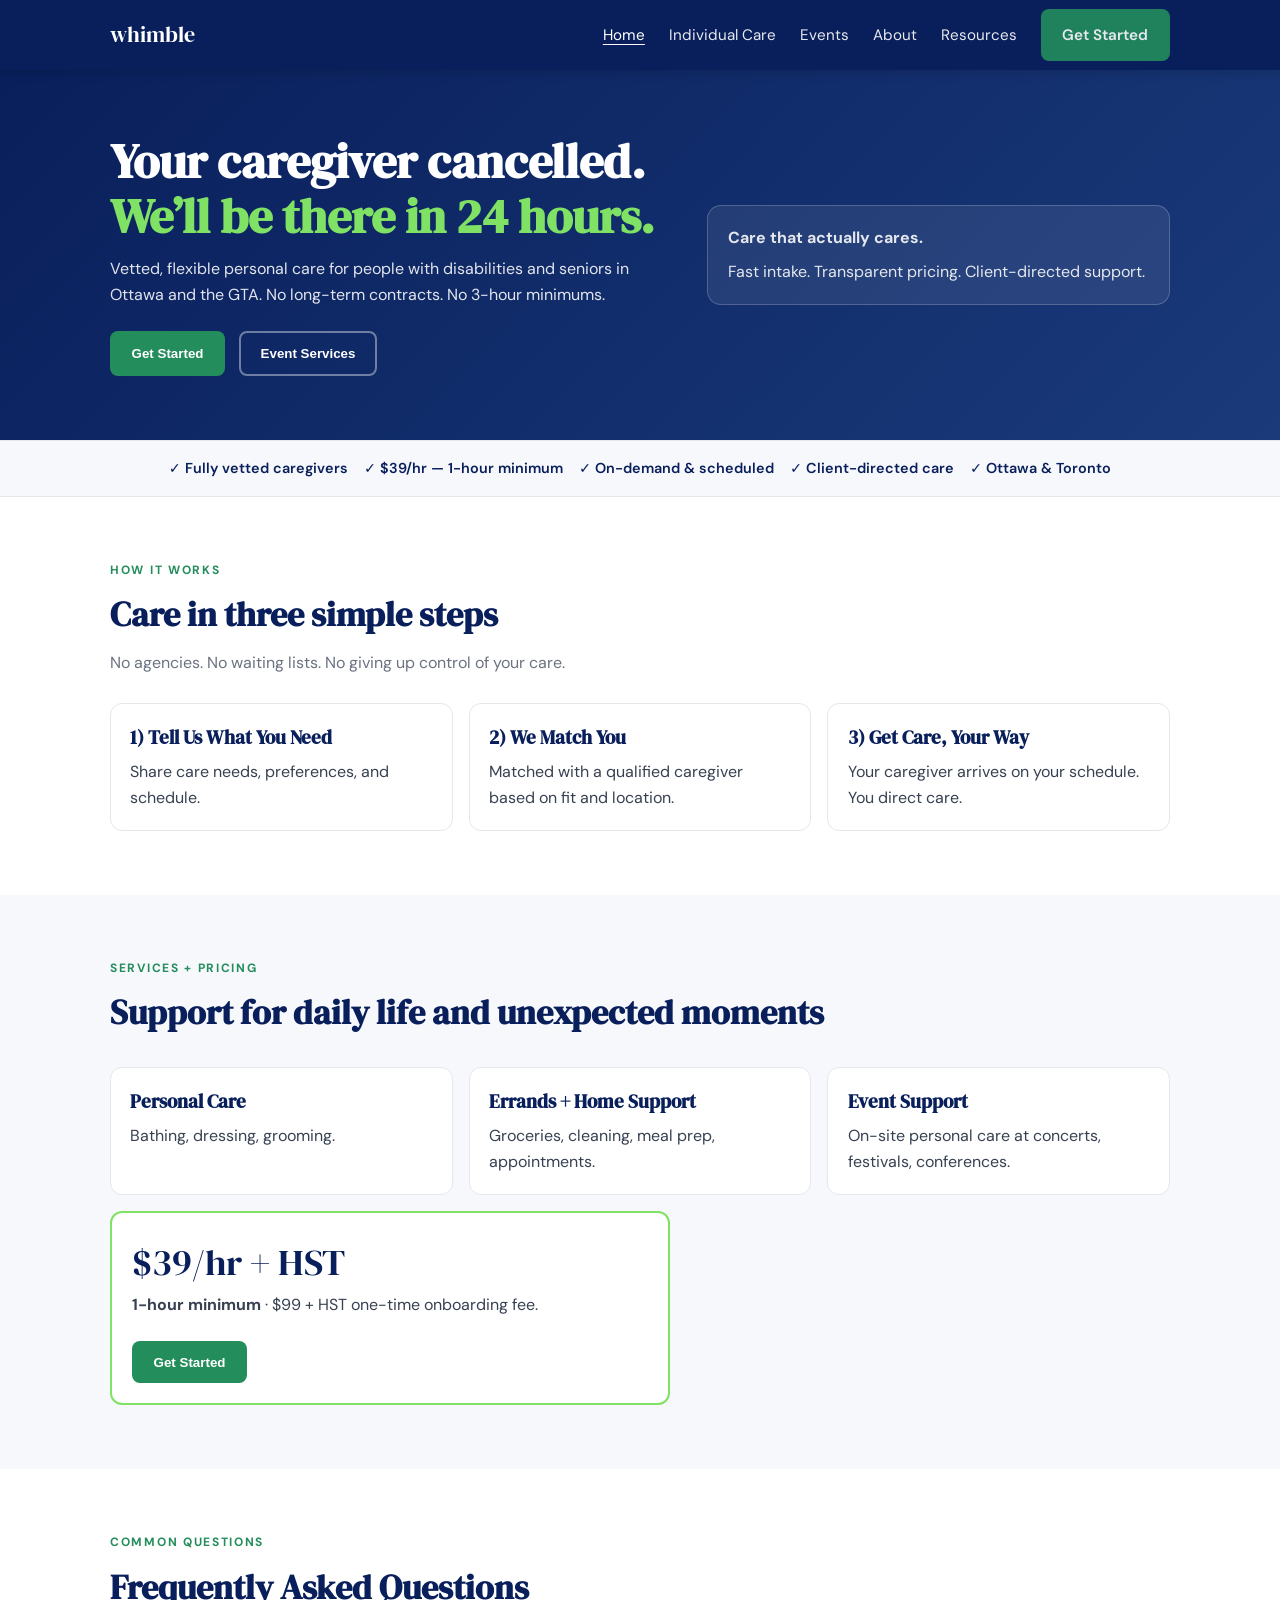
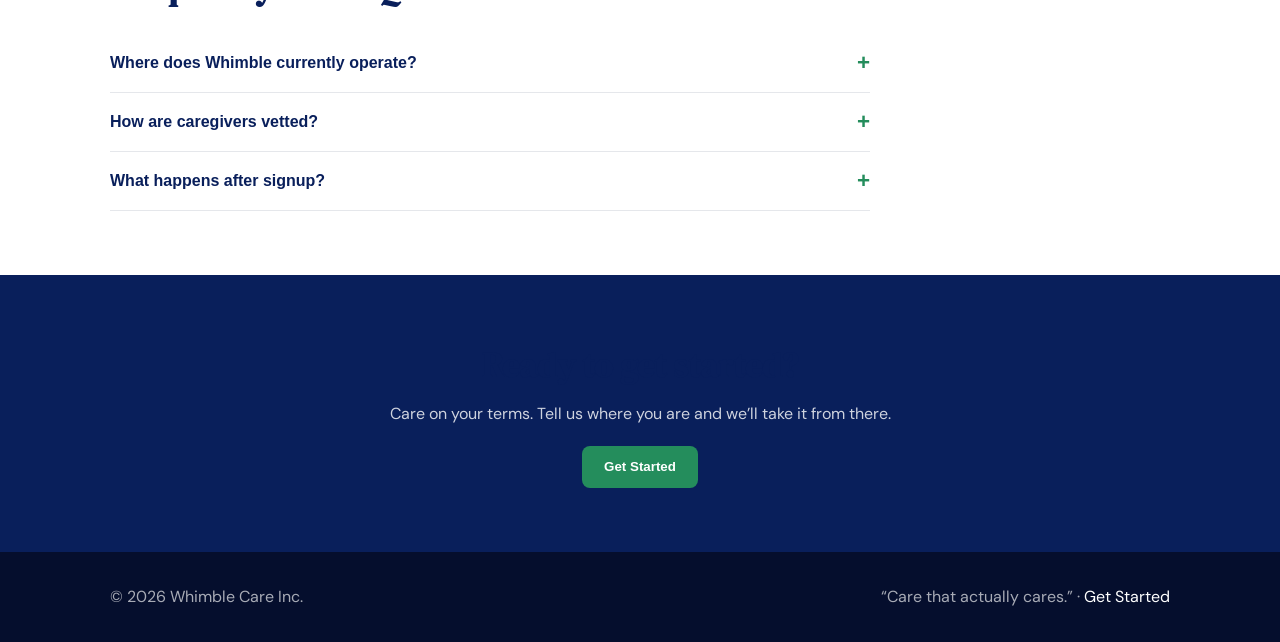
==== commit 1c200a7e: "Refine index for clarity, conversion focus, and accessibility" ====
--- a/index.html
+++ b/index.html
@@ -1,487 +1,254 @@
 <!DOCTYPE html>
 <html lang="en">
 <head>
-<meta charset="UTF-8">
-<meta name="viewport" content="width=device-width, initial-scale=1.0">
+<meta charset="UTF-8" />
+<meta name="viewport" content="width=device-width, initial-scale=1.0" />
 <title>Whimble — Care That Actually Cares</title>
-<link href="https://fonts.googleapis.com/css2?family=DM+Serif+Display&family=DM+Sans:ital,wght@0,400;0,500;0,600;0,700;1,400&display=swap" rel="stylesheet">
+<link href="https://fonts.googleapis.com/css2?family=DM+Serif+Display&family=DM+Sans:wght@400;500;600;700&display=swap" rel="stylesheet" />
 <style>
 *{margin:0;padding:0;box-sizing:border-box}
-:root{
---navy:#091F5B;--green:#248D5C;--light-green:#80E265;--blue:#1484D0;--light-blue:#9EECF3;
---purple:#9D43CB;--pink:#F57DEC;--orange:#D7553D;--yellow:#FBD32C;
---off-white:#F7F8FC;--warm-bg:#FDF8F0;--gray:#6B7280;--light-gray:#E5E7EB;--dark-gray:#374151;
---serif:'DM Serif Display',Georgia,serif;--sans:'DM Sans',system-ui,sans-serif;
-}
-html{scroll-behavior:smooth}
-body{font-family:var(--sans);color:var(--dark-gray);line-height:1.6;background:#fff}
+:root{--navy:#091F5B;--green:#248D5C;--light-green:#80E265;--blue:#1484D0;--orange:#D7553D;--purple:#9D43CB;--off-white:#F7F8FC;--warm-bg:#FDF8F0;--gray:#6B7280;--light-gray:#E5E7EB;--dark-gray:#374151;--serif:'DM Serif Display',Georgia,serif;--sans:'DM Sans',system-ui,sans-serif}
+body{font-family:var(--sans);color:var(--dark-gray);line-height:1.6}
 a{text-decoration:none;color:inherit}
-img{max-width:100%;display:block}
-
-/* NAV */
-.nav{position:fixed;top:0;left:0;right:0;z-index:100;background:var(--navy);padding:0 2rem;height:64px;display:flex;align-items:center;justify-content:space-between;box-shadow:0 2px 12px rgba(0,0,0,.15)}
-.nav-logo{height:32px}
-.nav-brand{color:#fff;font-family:var(--serif);font-size:1.35rem}
-.nav-links{display:flex;gap:2rem;align-items:center}
-.nav-links a{color:#fff;font-size:.9rem;font-weight:500;opacity:.85;transition:opacity .2s}
-.nav-links a:hover{opacity:1}
-.nav-cta{background:var(--green);color:#fff!important;padding:.5rem 1.2rem;border-radius:6px;font-weight:600;opacity:1!important;transition:transform .2s}
-.nav-cta:hover{transform:translateY(-1px)}
-.nav-mobile{display:none;background:none;border:none;color:#fff;font-size:1.5rem;cursor:pointer}
-.nav-pages{display:flex;gap:.5rem;background:var(--off-white);padding:.5rem 2rem;position:fixed;top:64px;left:0;right:0;z-index:99;border-bottom:1px solid var(--light-gray)}
-.nav-pages a{font-size:.8rem;color:var(--navy);padding:.3rem .8rem;border-radius:4px;font-weight:500;transition:background .2s}
-.nav-pages a:hover,.nav-pages a.active{background:var(--navy);color:#fff}
-
-/* SECTIONS */
+.container{max-width:1100px;margin:0 auto;padding:0 1.25rem}
+.skip-link{position:absolute;left:-9999px;top:0;background:#fff;color:#000;padding:.5rem .75rem;z-index:9999}
+.skip-link:focus{left:.5rem;top:.5rem}
+.nav{position:sticky;top:0;z-index:100;background:var(--navy);height:70px;display:flex;align-items:center;box-shadow:0 2px 10px rgba(0,0,0,.15)}
+.nav-inner{display:flex;align-items:center;justify-content:space-between;width:100%}
+.brand{font-family:var(--serif);color:#fff;font-size:1.35rem}
+.nav-links{display:flex;align-items:center;gap:1.5rem}
+.nav-links a{color:#fff;opacity:.9;font-size:.95rem}
+.nav-links a[aria-current="page"]{opacity:1;text-decoration:underline;text-underline-offset:4px}
+.nav-toggle{display:none;background:none;border:0;color:#fff;font-size:1.35rem}
+.btn-primary{display:inline-flex;align-items:center;justify-content:center;background:var(--green);color:#fff;border:0;border-radius:8px;padding:.85rem 1.35rem;font-weight:600;cursor:pointer}
+.btn-primary:hover{transform:translateY(-1px)}
+.btn-secondary{display:inline-flex;align-items:center;justify-content:center;background:transparent;color:#fff;border:2px solid rgba(255,255,255,.4);border-radius:8px;padding:.8rem 1.2rem;font-weight:600;cursor:pointer}
+.btn-secondary-dark{display:inline-flex;align-items:center;justify-content:center;background:#fff;color:var(--navy);border:1px solid var(--light-gray);border-radius:8px;padding:.8rem 1.2rem;font-weight:600;cursor:pointer}
+:focus-visible{outline:3px solid #111;outline-offset:2px}
 .page{display:none}
 .page.active{display:block}
-section{padding:5rem 2rem}
-.container{max-width:1100px;margin:0 auto}
-
-/* HERO */
-.hero{padding:8rem 2rem 5rem;background:linear-gradient(135deg,var(--navy) 0%,#0d2a6e 50%,#1a3a7a 100%);color:#fff;position:relative;overflow:hidden}
-.hero::after{content:'';position:absolute;top:-50%;right:-20%;width:600px;height:600px;background:radial-gradient(circle,rgba(128,226,101,.12) 0%,transparent 70%);border-radius:50%}
-.hero-content{position:relative;z-index:1;max-width:1100px;margin:0 auto;display:grid;grid-template-columns:1.2fr 1fr;gap:3rem;align-items:center}
-.hero h1{font-family:var(--serif);font-size:3rem;line-height:1.15;margin-bottom:1rem;color:#fff}
+.hero{background:linear-gradient(135deg,var(--navy),#1a3a7a);color:#fff;padding:5.5rem 0 4rem}
+.hero-grid{display:grid;grid-template-columns:1.1fr .9fr;gap:2rem;align-items:center}
+.hero h1{font-family:var(--serif);font-size:3rem;line-height:1.14;margin-bottom:.8rem}
 .hero h1 em{color:var(--light-green);font-style:normal}
-.hero-sub{font-size:1.1rem;opacity:.85;margin-bottom:.5rem;line-height:1.6}
-.hero-location{font-size:.9rem;opacity:.6;margin-bottom:2rem}
-.hero-ctas{display:flex;gap:1rem;flex-wrap:wrap}
-.btn-primary{background:var(--green);color:#fff;padding:.85rem 2rem;border-radius:8px;font-weight:600;font-size:1rem;border:none;cursor:pointer;transition:all .2s;display:inline-flex;align-items:center;gap:.5rem}
-.btn-primary:hover{transform:translateY(-2px);box-shadow:0 6px 20px rgba(36,141,92,.3)}
-.btn-secondary{background:transparent;color:#fff;padding:.85rem 2rem;border-radius:8px;font-weight:600;font-size:1rem;border:2px solid rgba(255,255,255,.3);cursor:pointer;transition:all .2s}
-.btn-secondary:hover{border-color:#fff;transform:translateY(-2px)}
-.hero-image{position:relative}
-.hero-image-placeholder{width:100%;aspect-ratio:4/3;background:linear-gradient(135deg,rgba(158,236,243,.15),rgba(128,226,101,.1));border-radius:16px;display:flex;align-items:center;justify-content:center;border:1px solid rgba(255,255,255,.1)}
-.hero-image-placeholder span{font-size:4rem}
-
-/* TRUST BAR */
-.trust-bar{background:var(--off-white);padding:1rem 2rem;border-bottom:1px solid var(--light-gray)}
-.trust-bar-inner{max-width:1100px;margin:0 auto;display:flex;justify-content:center;gap:2.5rem;flex-wrap:wrap}
-.trust-item{display:flex;align-items:center;gap:.5rem;font-size:.85rem;color:var(--navy);font-weight:500}
-.trust-item .check{color:var(--green);font-weight:700;font-size:1.1rem}
-
-/* HOW IT WORKS */
-.how-it-works{background:#fff}
-.section-label{font-size:.8rem;text-transform:uppercase;letter-spacing:2px;color:var(--green);font-weight:600;margin-bottom:.5rem}
-.section-title{font-family:var(--serif);font-size:2.2rem;color:var(--navy);margin-bottom:.5rem}
-.section-sub{color:var(--gray);font-size:1rem;margin-bottom:3rem;max-width:600px}
-.steps{display:grid;grid-template-columns:repeat(3,1fr);gap:2rem}
-.step{text-align:center;padding:2rem 1.5rem;border-radius:12px;background:var(--off-white);position:relative}
-.step-num{width:48px;height:48px;background:var(--navy);color:#fff;border-radius:50%;display:flex;align-items:center;justify-content:center;font-weight:700;font-size:1.2rem;margin:0 auto 1rem}
-.step h3{font-family:var(--serif);font-size:1.2rem;color:var(--navy);margin-bottom:.5rem}
-.step p{font-size:.9rem;color:var(--gray)}
-
-/* TESTIMONIALS */
-.testimonials{background:var(--warm-bg)}
-.testimonial-grid{display:grid;grid-template-columns:repeat(3,1fr);gap:1.5rem}
-.testimonial-card{background:#fff;padding:2rem;border-radius:12px;box-shadow:0 2px 12px rgba(0,0,0,.06);position:relative}
-.testimonial-card::before{content:'"';font-family:var(--serif);font-size:4rem;color:var(--light-green);position:absolute;top:-.2rem;left:1rem;line-height:1}
-.testimonial-card p{font-size:.95rem;margin-top:1.5rem;font-style:italic;color:var(--dark-gray);line-height:1.7}
-.testimonial-card .source{margin-top:1rem;font-size:.8rem;color:var(--green);font-weight:600}
-
-/* SERVICES GRID */
-.services-grid{display:grid;grid-template-columns:repeat(3,1fr);gap:1.5rem}
-.service-card{padding:2rem;border-radius:12px;border:1px solid var(--light-gray);transition:all .3s;cursor:pointer}
-.service-card:hover{border-color:var(--green);transform:translateY(-4px);box-shadow:0 8px 24px rgba(0,0,0,.08)}
-.service-card .icon{font-size:2rem;margin-bottom:1rem}
-.service-card h3{font-family:var(--serif);font-size:1.15rem;color:var(--navy);margin-bottom:.5rem}
-.service-card p{font-size:.85rem;color:var(--gray)}
-
-/* PARTNERS */
-.partners{background:var(--off-white)}
-.partner-logos{display:flex;justify-content:center;gap:3rem;flex-wrap:wrap;align-items:center;margin-top:1rem}
-.partner-logo{background:#fff;padding:1rem 1.5rem;border-radius:8px;font-weight:600;color:var(--navy);font-size:.85rem;box-shadow:0 1px 4px rgba(0,0,0,.06)}
-
-/* PRICING */
-.pricing-card{max-width:600px;margin:0 auto;background:#fff;border-radius:16px;padding:3rem;box-shadow:0 4px 24px rgba(0,0,0,.08);text-align:center;border:2px solid var(--light-green)}
-.pricing-amount{font-family:var(--serif);font-size:3.5rem;color:var(--navy)}
-.pricing-amount span{font-size:1.2rem;color:var(--gray)}
-.pricing-detail{margin:.5rem 0;font-size:.95rem;color:var(--gray)}
-.pricing-compare{background:var(--off-white);padding:1rem;border-radius:8px;margin-top:1.5rem;font-size:.85rem;color:var(--dark-gray)}
-
-/* FAQ */
-.faq-list{max-width:700px;margin:0 auto}
-.faq-item{border-bottom:1px solid var(--light-gray);padding:1.2rem 0}
-.faq-q{font-weight:600;color:var(--navy);cursor:pointer;display:flex;justify-content:space-between;align-items:center;font-size:1rem}
-.faq-q::after{content:'+';font-size:1.5rem;color:var(--green);transition:transform .2s}
-.faq-item.open .faq-q::after{transform:rotate(45deg)}
-.faq-a{max-height:0;overflow:hidden;transition:max-height .3s;font-size:.9rem;color:var(--gray);line-height:1.7}
-.faq-item.open .faq-a{max-height:300px;padding-top:.8rem}
-
-/* FINAL CTA */
-.final-cta{background:var(--navy);color:#fff;text-align:center}
-.final-cta h2{font-family:var(--serif);font-size:2.2rem;margin-bottom:.5rem}
-.final-cta p{opacity:.7;margin-bottom:2rem;font-size:1rem}
-.cta-form{display:flex;gap:.8rem;justify-content:center;flex-wrap:wrap;max-width:500px;margin:0 auto}
-.cta-form input{padding:.85rem 1.2rem;border-radius:8px;border:none;font-size:1rem;flex:1;min-width:200px;font-family:var(--sans)}
-.cta-form select{padding:.85rem 1rem;border-radius:8px;border:none;font-size:.9rem;font-family:var(--sans);background:#fff}
-
-/* FOOTER */
-.footer{background:#050e2d;color:rgba(255,255,255,.6);padding:3rem 2rem 2rem}
-.footer-inner{max-width:1100px;margin:0 auto;display:grid;grid-template-columns:1.5fr 1fr 1fr 1fr;gap:2rem}
-.footer h4{color:#fff;font-size:.9rem;margin-bottom:1rem;font-weight:600}
-.footer a{display:block;font-size:.85rem;margin-bottom:.5rem;transition:color .2s}
-.footer a:hover{color:var(--light-green)}
-.footer-bottom{max-width:1100px;margin:2rem auto 0;padding-top:1.5rem;border-top:1px solid rgba(255,255,255,.1);font-size:.8rem;display:flex;justify-content:space-between;gap:1rem;flex-wrap:wrap}
-.newsletter-mini{display:flex;gap:.5rem;margin-top:.5rem}
-.newsletter-mini input{padding:.5rem .8rem;border-radius:6px;border:1px solid rgba(255,255,255,.2);background:transparent;color:#fff;font-size:.8rem;flex:1}
-.newsletter-mini button{padding:.5rem 1rem;border-radius:6px;background:var(--green);color:#fff;border:none;font-size:.8rem;font-weight:600;cursor:pointer}
-
-/* EVENT HERO */
-.event-hero{background:linear-gradient(135deg,var(--blue) 0%,#0d5ea0 100%);color:#fff;padding:8rem 2rem 5rem}
-.event-hero h1{font-family:var(--serif);font-size:2.8rem;max-width:600px}
-.event-hero p{opacity:.8;margin:1rem 0 2rem;max-width:500px}
-
-/* ABOUT */
-.about-hero{background:linear-gradient(135deg,var(--purple) 0%,#7a2aa0 100%);color:#fff;padding:8rem 2rem 5rem}
-.about-hero h1{font-family:var(--serif);font-size:2.8rem}
-.values-grid{display:grid;grid-template-columns:repeat(3,1fr);gap:1.5rem}
-.value-card{padding:2rem;border-radius:12px;background:var(--off-white)}
-.value-card h3{font-family:var(--serif);color:var(--navy);margin-bottom:.5rem}
-.value-card p{font-size:.9rem;color:var(--gray)}
-
-/* RESOURCES */
-.resources-hero{background:linear-gradient(135deg,var(--orange) 0%,#c14a30 100%);color:#fff;padding:8rem 2rem 5rem}
-.resources-hero h1{font-family:var(--serif);font-size:2.8rem}
-.article-grid{display:grid;grid-template-columns:repeat(3,1fr);gap:1.5rem}
-.article-card{border-radius:12px;overflow:hidden;border:1px solid var(--light-gray);transition:all .3s}
-.article-card:hover{transform:translateY(-4px);box-shadow:0 8px 24px rgba(0,0,0,.08)}
-.article-thumb{height:160px;background:var(--off-white);display:flex;align-items:center;justify-content:center;font-size:2.5rem}
-.article-body{padding:1.5rem}
-.article-tag{font-size:.7rem;text-transform:uppercase;letter-spacing:1px;color:var(--green);font-weight:600}
-.article-body h3{font-family:var(--serif);font-size:1.1rem;color:var(--navy);margin:.5rem 0}
-.article-body p{font-size:.85rem;color:var(--gray)}
-
-/* GET STARTED */
-.getstarted-hero{background:linear-gradient(135deg,var(--navy) 0%,#0d2a6e 100%);color:#fff;padding:8rem 2rem 5rem;text-align:center}
-.getstarted-hero h1{font-family:var(--serif);font-size:2.8rem;margin-bottom:.5rem}
-.getstarted-hero p{opacity:.7;max-width:500px;margin:0 auto 2rem}
-.form-card{max-width:500px;margin:0 auto;background:#fff;border-radius:16px;padding:2.5rem;box-shadow:0 8px 32px rgba(0,0,0,.1)}
-.form-card h3{font-family:var(--serif);color:var(--navy);font-size:1.3rem;margin-bottom:1.5rem;text-align:center}
-.form-group{margin-bottom:1.2rem}
-.form-group label{display:block;font-size:.85rem;font-weight:600;color:var(--navy);margin-bottom:.3rem}
-.form-group input,.form-group select,.form-group textarea{width:100%;padding:.75rem 1rem;border:1.5px solid var(--light-gray);border-radius:8px;font-size:.95rem;font-family:var(--sans);transition:border-color .2s}
-.form-group input:focus,.form-group select:focus,.form-group textarea:focus{outline:none;border-color:var(--green)}
-.form-group textarea{height:80px;resize:vertical}
-.form-submit{width:100%;padding:.85rem;background:var(--green);color:#fff;border:none;border-radius:8px;font-size:1rem;font-weight:600;cursor:pointer;font-family:var(--sans);transition:all .2s}
-.form-submit:hover{transform:translateY(-2px);box-shadow:0 6px 20px rgba(36,141,92,.3)}
-
-/* RESPONSIVE */
-@media(max-width:900px){
-.steps[style],.testimonial-grid,.services-grid,.values-grid,.article-grid{grid-template-columns:1fr 1fr}
-}
-@media(max-width:768px){
-.hero-content{grid-template-columns:1fr}
-.hero-image{display:none}
-.hero h1{font-size:2rem}
-.steps,.testimonial-grid,.services-grid,.values-grid,.article-grid{grid-template-columns:1fr}
-.footer-inner{grid-template-columns:1fr 1fr}
-.nav-links{display:none;position:absolute;top:64px;left:0;right:0;background:var(--navy);padding:1rem 2rem;flex-direction:column;align-items:flex-start;gap:1rem}
-.nav-links.open{display:flex}
-.nav-mobile{display:block}
-.nav-pages{overflow-x:auto;gap:.3rem}
-.trust-bar-inner{flex-direction:column;gap:.5rem;align-items:flex-start}
+.hero p{opacity:.88;max-width:620px}
+.cta-row{display:flex;gap:.9rem;flex-wrap:wrap;margin-top:1.5rem}
+.hero-card{background:rgba(255,255,255,.08);border:1px solid rgba(255,255,255,.2);border-radius:14px;padding:1.2rem}
+.trust{background:var(--off-white);border-top:1px solid var(--light-gray);border-bottom:1px solid var(--light-gray);padding:1rem 0}
+.trust ul{list-style:none;display:flex;gap:1rem;flex-wrap:wrap;justify-content:center}
+.trust li{font-size:.9rem;color:var(--navy);font-weight:600}
+.section{padding:4rem 0}
+.section h2{font-family:var(--serif);font-size:2.1rem;color:var(--navy);margin-bottom:.5rem}
+.kicker{font-size:.75rem;text-transform:uppercase;letter-spacing:1.7px;color:var(--green);font-weight:700;margin-bottom:.5rem}
+.sub{color:var(--gray);max-width:700px}
+.grid-3{display:grid;grid-template-columns:repeat(3,1fr);gap:1rem;margin-top:1.7rem}
+.card{background:#fff;border:1px solid var(--light-gray);border-radius:12px;padding:1.2rem}
+.card h3{font-family:var(--serif);color:var(--navy);margin-bottom:.4rem}
+.bg-off{background:var(--off-white)}
+.price-card{margin-top:1rem;padding:1.25rem;border:2px solid var(--light-green);border-radius:12px;background:#fff;max-width:560px}
+.price{font-family:var(--serif);color:var(--navy);font-size:2.3rem}
+.faq{max-width:760px;margin-top:1.25rem}
+.faq-item{border-bottom:1px solid var(--light-gray)}
+.faq-btn{width:100%;background:none;border:0;text-align:left;display:flex;justify-content:space-between;align-items:center;padding:1rem 0;font-weight:700;color:var(--navy);font-size:1rem;cursor:pointer}
+.faq-btn::after{content:'+';font-size:1.4rem;color:var(--green)}
+.faq-btn[aria-expanded="true"]::after{content:'−'}
+.faq-panel{padding:0 0 1rem 0;color:var(--gray)}
+.final{background:var(--navy);color:#fff;text-align:center}
+.final h2{font-family:var(--serif);font-size:2.1rem}
+.footer{background:#050e2d;color:rgba(255,255,255,.65);padding:2rem 0}
+.footer .row{display:flex;justify-content:space-between;gap:1rem;flex-wrap:wrap}
+.footer a{color:#fff}
+.simple-hero{color:#fff;padding:4.3rem 0}
+.care{background:linear-gradient(135deg,var(--navy),#1a3a7a)}
+.events{background:linear-gradient(135deg,var(--blue),#0d5ea0)}
+.about{background:linear-gradient(135deg,var(--purple),#7a2aa0)}
+.resources{background:linear-gradient(135deg,var(--orange),#c14a30)}
+.getstarted{background:linear-gradient(135deg,var(--navy),#0d2a6e)}
+.form-card{max-width:620px;background:#fff;border-radius:14px;padding:1.25rem;border:1px solid var(--light-gray);margin-top:1rem}
+label{display:block;font-size:.86rem;font-weight:700;color:var(--navy);margin:.7rem 0 .25rem}
+input,select,textarea{width:100%;border:1.5px solid var(--light-gray);border-radius:8px;padding:.72rem .85rem;font:inherit}
+@media(max-width:860px){
+  .hero-grid,.grid-3{grid-template-columns:1fr}
+  .nav-toggle{display:block}
+  .nav-links{display:none;position:absolute;top:70px;left:0;right:0;background:var(--navy);padding:1rem 1.25rem;flex-direction:column;align-items:flex-start}
+  .nav-links.open{display:flex}
+  .hero h1{font-size:2.2rem}
 }
 </style>
 </head>
 <body>
-
-<nav class="nav">
-  <a class="nav-brand" href="#" onclick="showPage('home');return false;">whimble</a>
-  <div class="nav-links" id="nav-links">
-    <a href="#" onclick="showPage('home');return false;">Home</a>
-    <a href="#" onclick="showPage('care');return false;">Individual Care</a>
-    <a href="#" onclick="showPage('events');return false;">Events</a>
-    <a href="#" onclick="showPage('about');return false;">About</a>
-    <a href="#" onclick="showPage('resources');return false;">Resources</a>
-    <a href="#" onclick="showPage('getstarted');return false;" class="nav-cta">Get Started</a>
-  </div>
-  <button class="nav-mobile" aria-label="Toggle navigation" onclick="toggleMobileNav()">☰</button>
-</nav>
-
-<div class="nav-pages">
-  <a href="#" onclick="showPage('home');return false;" class="active" id="tab-home">Homepage</a>
-  <a href="#" onclick="showPage('care');return false;" id="tab-care">Individual Care</a>
-  <a href="#" onclick="showPage('events');return false;" id="tab-events">Events</a>
-  <a href="#" onclick="showPage('about');return false;" id="tab-about">About</a>
-  <a href="#" onclick="showPage('resources');return false;" id="tab-resources">Resources</a>
-  <a href="#" onclick="showPage('getstarted');return false;" id="tab-getstarted">Get Started</a>
-</div>
-
-<div id="page-home" class="page active">
-<section class="hero">
-<div class="hero-content">
-<div>
-<h1>Your caregiver cancelled.<br><em>We'll be there in 24 hours.</em></h1>
-<p class="hero-sub">Vetted, flexible personal care for people with disabilities and seniors. No long-term contracts. No 3-hour minimums.</p>
-<p class="hero-location">Currently serving Ottawa & Greater Toronto Area</p>
-<div class="hero-ctas">
-<button class="btn-primary" onclick="showPage('care')">I Need Care →</button>
-<button class="btn-secondary" onclick="showPage('events')">Plan an Inclusive Event</button>
-</div>
-</div>
-<div class="hero-image"><div class="hero-image-placeholder"><span>🤝</span></div></div>
-</div>
-</section>
-
-<div class="trust-bar"><div class="trust-bar-inner">
-<div class="trust-item"><span class="check">✓</span> Fully vetted caregivers</div>
-<div class="trust-item"><span class="check">✓</span> $39/hr — 1-hour minimum</div>
-<div class="trust-item"><span class="check">✓</span> On-demand & scheduled</div>
-<div class="trust-item"><span class="check">✓</span> Client-directed care</div>
-<div class="trust-item"><span class="check">✓</span> Ottawa & Toronto</div>
-</div></div>
-
-<section class="how-it-works"><div class="container">
-<p class="section-label">How It Works</p>
-<h2 class="section-title">Care in three simple steps</h2>
-<p class="section-sub">No agencies. No waiting lists. No giving up control of your care.</p>
-<div class="steps">
-<div class="step"><div class="step-num">1</div><h3>Tell Us What You Need</h3><p>Sign up and share your care needs, preferences, and schedule. Whether it's personal care, errands, or cleaning — we've got you.</p></div>
-<div class="step"><div class="step-num">2</div><h3>We Match You</h3><p>Our platform matches you with a vetted, qualified attendant based on your location, needs, and preferences. Every attendant undergoes background checks and a live interview.</p></div>
-<div class="step"><div class="step-num">3</div><h3>Get Care, Your Way</h3><p>Your attendant arrives on your schedule. You direct the care. After each visit, share feedback to help us continuously improve.</p></div>
-</div></div>
-</section>
-
-<section class="testimonials"><div class="container">
-<p class="section-label">What Clients Say</p>
-<h2 class="section-title">Real people. Real relief.</h2>
-<div class="testimonial-grid">
-<div class="testimonial-card"><p>Just so grateful this service exists. Take all my money.</p><div class="source">— Current Client, Ottawa</div></div>
-<div class="testimonial-card"><p>I'll definitely use Whimble again. Their respect for client's time and needs is unparalleled. Excellent service.</p><div class="source">— Current Client</div></div>
-<div class="testimonial-card"><p>Accessing willing/ready personal care assistance with the tap of a button would alleviate a huge amount of stress, both off of me and my family.</p><div class="source">— Current Client</div></div>
-</div></div>
-</section>
-
-<section style="background:#fff"><div class="container">
-<p class="section-label">Our Services</p><h2 class="section-title">Support for every part of your day</h2>
-<p class="section-sub">From daily routines to unexpected moments — we've got you covered.</p>
-<div class="services-grid">
-<div class="service-card"><div class="icon">🛁</div><h3>Personal Care</h3><p>Bathing, dressing, grooming — feeling your best for the day ahead.</p></div>
-<div class="service-card"><div class="icon">🛒</div><h3>Errands</h3><p>Groceries, pharmacy runs, packages — an extra set of hands when you need it.</p></div>
-<div class="service-card"><div class="icon">🧹</div><h3>Cleaning</h3><p>Make your home your haven. Light cleaning, laundry, decluttering.</p></div>
-<div class="service-card"><div class="icon">🍳</div><h3>Cooking</h3><p>Meal prep and support so you have the energy to seize the day.</p></div>
-<div class="service-card"><div class="icon">🚿</div><h3>Bathroom Support</h3><p>Bladder and bowel routine help — at home or out in the world.</p></div>
-<div class="service-card"><div class="icon">🎪</div><h3>Event Support</h3><p>On-site personal care at concerts, festivals, conferences, and more.</p></div>
-</div></div>
-</section>
-
-<section class="partners"><div class="container" style="text-align:center">
-<p class="section-label">Trusted By</p>
-<h2 class="section-title">Powering accessibility at Canada's biggest events</h2>
-<div class="partner-logos">
-<div class="partner-logo">🏒 Hockey Canada</div><div class="partner-logo">🎵 Ottawa Bluesfest</div><div class="partner-logo">🎡 Canadian National Exhibition</div><div class="partner-logo">🏛️ CSA Group</div><div class="partner-logo">🎬 Ottawa Intl Animation Fest</div><div class="partner-logo">🏆 Ottawa Accessibility Award</div>
-</div></div>
-</section>
-
-<section style="background:#fff"><div class="container" style="text-align:center">
-<p class="section-label">Simple, Transparent Pricing</p>
-<h2 class="section-title">No hidden fees. No surprises.</h2>
-<div class="pricing-card">
-<div class="pricing-amount">$39<span>/hr + HST</span></div>
-<p class="pricing-detail"><strong>1-hour minimum</strong> — no 3-hour commitments</p>
-<p class="pricing-detail">$99 + HST one-time onboarding (includes home visit & care assessment)</p>
-<div class="pricing-compare"><strong>How we compare:</strong> Traditional agencies charge $42+/hr with 3-hour minimums and long-term contracts. Whimble gives you flexibility and control — on your terms.</div>
-<div style="margin-top:1.5rem"><button class="btn-primary" onclick="showPage('getstarted')">Get Started Today →</button></div>
-</div></div>
-</section>
-
-<section style="background:var(--off-white)"><div class="container">
-<p class="section-label">Common Questions</p><h2 class="section-title">Frequently Asked Questions</h2>
-<div class="faq-list">
-<div class="faq-item" onclick="this.classList.toggle('open')"><div class="faq-q">Where does Whimble currently operate?</div><div class="faq-a">We currently have personal care attendants across Ottawa and in the west end of the Greater Toronto Area. If you're outside our service area, join our waitlist and we'll notify you when we launch in your city.</div></div>
-<div class="faq-item" onclick="this.classList.toggle('open')"><div class="faq-q">How are caregivers vetted?</div><div class="faq-a">Every caregiver must submit a vulnerable sector check, provide 2 professional references, hold valid CPR/First Aid certification and professional liability insurance, and pass a live interview reviewing their skills and qualifications.</div></div>
-<div class="faq-item" onclick="this.classList.toggle('open')"><div class="faq-q">What happens when I sign up?</div><div class="faq-a">After signing up, we schedule a virtual interview to learn about your needs and routines, followed by a home visit to confirm access procedures and equipment. Then you're ready to start requesting care.</div></div>
-<div class="faq-item" onclick="this.classList.toggle('open')"><div class="faq-q">Can I choose my caregiver?</div><div class="faq-a">Our platform matches you based on your location, needs, and preferences. You can provide feedback after each visit, and we'll prioritize attendants you've had positive experiences with.</div></div>
-<div class="faq-item" onclick="this.classList.toggle('open')"><div class="faq-q">What if I need help outside my home?</div><div class="faq-a">Whimble supports you wherever life takes you — appointments, errands, events, travel. Our care isn't limited to your home.</div></div>
-</div></div>
-</section>
-
-<section class="final-cta"><div class="container">
-<h2>Ready to get started?</h2>
-<p>Care on your terms. Tell us where you are and we'll take it from there.</p>
-<div class="cta-form">
-<input type="email" placeholder="Your email address">
-<select><option>Ottawa</option><option>Toronto / GTA</option><option>Other city</option></select>
-<button class="btn-primary" onclick="showPage('getstarted')">Get Started →</button>
-</div></div>
-</section>
-</div>
-
-<div id="page-care" class="page">
-<section class="hero" style="padding-bottom:4rem"><div class="container">
-<p class="section-label" style="color:var(--light-green)">Individual Care</p>
-<h1 style="font-family:var(--serif);font-size:2.8rem;color:#fff;margin-bottom:1rem">When your routine support system fails,<br><em style="color:var(--light-green)">we're there.</em></h1>
-<p style="color:rgba(255,255,255,.8);font-size:1.1rem;max-width:550px;margin-bottom:2rem">Flexible, on-demand personal care for people with disabilities and seniors in Ottawa & Toronto. No long-term contracts. You direct the care.</p>
-<button class="btn-primary" onclick="showPage('getstarted')" style="font-size:1.1rem;padding:1rem 2.5rem">Get Started Now →</button>
-</div></section>
-
-<div class="trust-bar"><div class="trust-bar-inner">
-<div class="trust-item"><span class="check">✓</span> Vulnerable sector checks</div><div class="trust-item"><span class="check">✓</span> 2 professional references</div><div class="trust-item"><span class="check">✓</span> Live interview process</div><div class="trust-item"><span class="check">✓</span> CPR/First Aid certified</div><div class="trust-item"><span class="check">✓</span> Professional liability insurance</div>
-</div></div>
-
-<section style="background:#fff"><div class="container">
-<p class="section-label">Who It's For</p><h2 class="section-title">Whimble supports people across every stage of life</h2>
-<div class="services-grid" style="margin-top:2rem">
-<div class="service-card"><div class="icon">♿</div><h3>Physical Disability</h3><p>Personal care, household support, and community participation on your terms.</p></div>
-<div class="service-card"><div class="icon">👨‍👩‍👧</div><h3>Adult Children of Aging Parents</h3><p>Peace of mind knowing your parent has trusted, flexible care when you can't be there.</p></div>
-<div class="service-card"><div class="icon">🧓</div><h3>Aging & Seniors</h3><p>Maintain independence and quality of life with support that adapts to your needs.</p></div>
-<div class="service-card"><div class="icon">💜</div><h3>Chronic Illness</h3><p>Support during flare-ups and bad days. No scheduling weeks in advance.</p></div>
-<div class="service-card"><div class="icon">🩹</div><h3>Short-Term Recovery</h3><p>Post-surgery or injury? Get temporary help without a long-term commitment.</p></div>
-<div class="service-card"><div class="icon">🤲</div><h3>Primary Caregivers</h3><p>Reliable backup when you need a break. Reduce stress. Delegate with confidence.</p></div>
-</div></div>
-</section>
-
-<section style="background:var(--off-white)"><div class="container">
-<p class="section-label">Our Services</p><h2 class="section-title">What we help with</h2>
-<div class="services-grid" style="margin-top:2rem">
-<div class="service-card" style="background:#fff"><div class="icon">🛁</div><h3>Personal Care</h3><p>Bathing, dressing, grooming — we'll help you feel your best.</p></div>
-<div class="service-card" style="background:#fff"><div class="icon">🛒</div><h3>Errands</h3><p>Groceries, pharmacy, packages, pet rides — we're your extra set of hands.</p></div>
-<div class="service-card" style="background:#fff"><div class="icon">🧹</div><h3>Cleaning</h3><p>Light cleaning, laundry, decluttering your space.</p></div>
-<div class="service-card" style="background:#fff"><div class="icon">🍳</div><h3>Cooking</h3><p>Meal prep and meal support to keep you fueled.</p></div>
-<div class="service-card" style="background:#fff"><div class="icon">🚿</div><h3>Bathroom Support</h3><p>Bladder and bowel routines — at home or on the go.</p></div>
-<div class="service-card" style="background:#fff"><div class="icon">🛞</div><h3>Roadside Assistance</h3><p>Equipment malfunction? We'll help you get where you're going safely.</p></div>
-</div></div>
-</section>
-
-<section style="background:#fff"><div class="container" style="text-align:center">
-<p class="section-label">Pricing</p>
-<div class="pricing-card"><div class="pricing-amount">$39<span>/hr + HST</span></div>
-<p class="pricing-detail"><strong>1-hour minimum</strong> — the only platform with no multi-hour commitment</p>
-<p class="pricing-detail">$99 + HST one-time onboarding fee</p>
-<div class="pricing-compare"><strong>Traditional agencies:</strong> $42+/hr, 3-hour minimums, rigid schedules, long-term contracts.</div>
-<div style="margin-top:1.5rem"><button class="btn-primary" onclick="showPage('getstarted')">Get Started →</button></div></div>
-</div></section>
-
-<section class="testimonials"><div class="container">
-<p class="section-label">Client Stories</p><h2 class="section-title">What our clients say</h2>
-<div class="testimonial-grid">
-<div class="testimonial-card"><p>Just so grateful this service exists. Take all my money.</p><div class="source">— Client, Ottawa</div></div>
-<div class="testimonial-card"><p>I'll definitely use Whimble again. Their respect for client's time and needs is unparalleled.</p><div class="source">— Client</div></div>
-<div class="testimonial-card"><p>Accessing care assistance with the tap of a button alleviates a huge amount of stress off of me and my family.</p><div class="source">— Client</div></div>
-</div></div>
-</section>
-
-<section class="final-cta"><div class="container"><h2>Care that actually cares.</h2><p>Sign up today and be covered when regular care falls through.</p>
-<button class="btn-primary" onclick="showPage('getstarted')" style="font-size:1.1rem;padding:1rem 2.5rem">Get Started Now →</button></div></section>
-</div>
-
-<div id="page-events" class="page">
-<section class="event-hero"><div class="container">
-<p class="section-label" style="color:var(--light-blue)">Event Services</p>
-<h1>Make your event <em style="color:var(--light-blue);font-style:italic">truly</em> inclusive.</h1>
-<p>True accessibility is more than a ramp. Whimble provides on-site personal care attendants so every guest can fully participate — not just attend.</p>
-<div class="hero-ctas"><button class="btn-primary" onclick="showPage('getstarted')">Request a Quote →</button><button class="btn-secondary" onclick="showPage('resources')">Download Our Free Events Guide</button></div>
-</div></section>
-
-<section class="testimonials"><div class="container"><p class="section-label">Trusted by Leading Organizations</p><h2 class="section-title">What event organizers say</h2>
-<div class="testimonial-grid">
-<div class="testimonial-card"><p>We aimed to make this World Juniors one of the most inclusive events yet. Having Whimble available is a game-changer for our events!</p><div class="source">— Khanh Be, Hockey Canada</div></div>
-<div class="testimonial-card"><p>Adding Whimble has shown patrons that we hear their concerns and want to provide as much support as we can.</p><div class="source">— Stef Mason, Ottawa Bluesfest</div></div>
-<div class="testimonial-card"><p>As an event planner, it's wonderful to know attendant support is there for our delegates. What you're offering is a long overdue game-changer.</p><div class="source">— Laura Pelan, CSA Group</div></div>
-</div></div></section>
-
-<section style="background:#fff"><div class="container"><p class="section-label">How It Works</p><h2 class="section-title">Four steps to a fully inclusive event</h2>
-<div class="steps" style="grid-template-columns:repeat(4,1fr)">
-<div class="step"><div class="step-num">1</div><h3>Book Whimble</h3><p>Share your event details — date, location, expected attendance. We handle the rest.</p></div>
-<div class="step"><div class="step-num">2</div><h3>We Staff Up</h3><p>We recommend and schedule the right number of vetted, insured attendants for your event.</p></div>
-<div class="step"><div class="step-num">3</div><h3>On-Site Care</h3><p>Attendants help guests with washroom use, eating, gear changes, and navigating the venue.</p></div>
-<div class="step"><div class="step-num">4</div><h3>Insights Report</h3><p>Post-event, receive accessibility insights and feedback to improve year over year.</p></div>
-</div></div></section>
-
-<section style="background:var(--off-white)"><div class="container" style="text-align:center"><h2 class="section-title">Attending an event with Whimble support?</h2>
-<p style="color:var(--gray);max-width:500px;margin:1rem auto 2rem">If you're a guest at an event where Whimble provides on-site care, look for attendants in white Whimble shirts. They're there for you — no booking required.</p>
-<button class="btn-primary" onclick="showPage('resources')">Learn More About Guest Support →</button></div></section>
-
-<section class="final-cta" style="background:var(--blue)"><div class="container"><h2>Ready to elevate your event's accessibility?</h2><p>Get a custom quote for on-site personal care support at your next event.</p><button class="btn-primary" onclick="showPage('getstarted')" style="font-size:1.1rem;padding:1rem 2.5rem">Request a Quote →</button></div></section>
-</div>
-
-<div id="page-about" class="page">
-<section class="about-hero"><div class="container"><p class="section-label" style="color:rgba(255,255,255,.7)">About Whimble</p><h1>Care that actually cares.</h1><p style="opacity:.8;margin-top:1rem;max-width:550px;font-size:1.1rem">We're building a world where disability doesn't limit personal freedom. Whimble is Canada's first tech-enabled, client-directed on-demand personal care platform.</p></div></section>
-
-<section style="background:#fff"><div class="container"><p class="section-label">The Problem</p><h2 class="section-title">Traditional care systems are broken.</h2>
-<p style="color:var(--gray);max-width:700px;margin-bottom:2rem;font-size:1.05rem">They're rigid, slow, dehumanizing, and built for predictable schedules — but real life is messy. When attendants cancel, unexpected needs arise, or aging parents need help, people lose independence and dignity. Existing support systems can't keep up.</p>
-<p class="section-label">Our Promise</p><h2 class="section-title">When routine support systems fail, Whimble is there.</h2>
-<p style="color:var(--gray);max-width:700px;font-size:1.05rem">We provide trusted, reliable, on-demand personal care that maintains independence, dignity, and peace of mind. Powered by technology. Delivered by humans.</p>
-</div></section>
-
-<section style="background:var(--off-white)"><div class="container"><p class="section-label">Our Values</p><h2 class="section-title">What drives us</h2>
-<div class="values-grid" style="margin-top:2rem">
-<div class="value-card"><h3>🤝 Dignity</h3><p>Everyone deserves respect in their care. We uphold each client's sense of self-worth.</p></div>
-<div class="value-card"><h3>😄 Humour</h3><p>A little lightheartedness goes a long way. Warmth and connection in every interaction.</p></div>
-<div class="value-card"><h3>💙 Client-Centred</h3><p>Clients are at the heart of every decision. Flexible, responsive, and always personalized.</p></div>
-<div class="value-card"><h3>🔒 Trust</h3><p>From vetting to transparent communication, we build genuine, trusting relationships.</p></div>
-<div class="value-card"><h3>📖 Transparency</h3><p>Clear pricing, open communication, and honest processes at every step.</p></div>
-<div class="value-card"><h3>💡 Innovation</h3><p>Continuously improving our tools and services to make care more accessible.</p></div>
-</div></div></section>
-
-<section class="partners"><div class="container" style="text-align:center"><p class="section-label">Supported By</p><h2 class="section-title">Our partners & supporters</h2>
-<div class="partner-logos"><div class="partner-logo">ATS</div><div class="partner-logo">Invest Ottawa</div><div class="partner-logo">Mitacs</div><div class="partner-logo">City of Ottawa</div></div>
-</div></section>
-
-<section class="final-cta" style="background:var(--purple)"><div class="container"><h2>Join our mission</h2><p>We're hiring. Come build the future of care with us.</p><button class="btn-primary" style="background:var(--navy)">View Careers →</button></div></section>
-</div>
-
-<div id="page-resources" class="page">
-<section class="resources-hero"><div class="container"><p class="section-label" style="color:rgba(255,255,255,.7)">Resource Hub</p><h1>Learn. Prepare. Thrive.</h1><p style="opacity:.8;margin-top:1rem;max-width:500px">Care tips, accessibility guides, community stories, and the latest from Whimble.</p></div></section>
-
-<section style="background:#fff"><div class="container"><div class="article-grid">
-<div class="article-card"><div class="article-thumb">📋</div><div class="article-body"><div class="article-tag">Guide</div><h3>Planning an Inclusive Event: A Complete Guide</h3><p>Your practical, community-rooted roadmap to events that are genuinely inclusive — not just compliant.</p></div></div>
-<div class="article-card"><div class="article-thumb">🏠</div><div class="article-body"><div class="article-tag">Care Tips</div><h3>How to Prepare for Your First Whimble Visit</h3><p>What to expect during onboarding, the home visit, and your first care session.</p></div></div>
-<div class="article-card"><div class="article-thumb">💰</div><div class="article-body"><div class="article-tag">Guide</div><h3>Understanding Ontario Care Funding Options</h3><p>A breakdown of provincial programs and how they might offset your care costs.</p></div></div>
-<div class="article-card"><div class="article-thumb">👩‍👧</div><div class="article-body"><div class="article-tag">Community</div><h3>Client Spotlight: How Sarah Found Freedom</h3><p>One client's story of regaining independence through on-demand support.</p></div></div>
-<div class="article-card"><div class="article-thumb">🎵</div><div class="article-body"><div class="article-tag">News</div><h3>Whimble at Ottawa Bluesfest 2025: A Recap</h3><p>How on-site attendants helped hundreds of guests enjoy the festival.</p></div></div>
-<div class="article-card"><div class="article-thumb">🧠</div><div class="article-body"><div class="article-tag">Care Tips</div><h3>5 Things to Tell Your New Caregiver</h3><p>Communication tips to make your care experience better from day one.</p></div></div>
-</div></div></section>
-
-<section style="background:var(--off-white);text-align:center"><div class="container"><h2 class="section-title">Stay in the loop</h2><p style="color:var(--gray);margin-bottom:2rem">Monthly care tips, event recaps, community highlights, and new service area announcements.</p>
-<div class="cta-form" style="max-width:400px;margin:0 auto"><input type="email" placeholder="Your email address" style="border:1.5px solid var(--light-gray)"><button class="btn-primary">Subscribe →</button></div>
-</div></section>
-</div>
-
-<div id="page-getstarted" class="page">
-<section class="getstarted-hero"><div class="container"><h1>Let's get you the care you need.</h1><p>Tell us a bit about yourself and we'll take it from there. Whether you're in Ottawa, Toronto, or somewhere else — we want to hear from you.</p></div></section>
-
-<section style="background:var(--off-white);padding-top:3rem"><div class="container"><div class="form-card">
-<h3>Get Started with Whimble</h3>
-<div class="form-group"><label>Your Name</label><input type="text" placeholder="First and last name"></div>
-<div class="form-group"><label>Email</label><input type="email" placeholder="you@email.com"></div>
-<div class="form-group"><label>Phone</label><input type="tel" placeholder="(555) 123-4567"></div>
-<div class="form-group"><label>Your City or Postal Code</label><input type="text" placeholder="e.g. Ottawa, M5V 2T6"></div>
-<div class="form-group"><label>I'm looking for...</label>
-<select><option>Personal care for myself</option><option>Care for a family member</option><option>Event accessibility support</option><option>I want to become a caregiver</option><option>General inquiry</option></select></div>
-<div class="form-group"><label>Tell us more (optional)</label><textarea placeholder="Share any details about your care needs, schedule, or questions."></textarea></div>
-<button class="form-submit">Submit →</button>
-<p style="text-align:center;margin-top:1rem;font-size:.8rem;color:var(--gray)">We'll respond within 1 business day. Your information is secure.</p>
-</div></div></section>
-
-<section style="background:var(--off-white)"><div class="container" style="text-align:center"><p style="color:var(--gray)">Already a Whimble client? <a href="https://beta.whimble.ca/password" style="color:var(--green);font-weight:600">Place a request here →</a></p></div></section>
-</div>
-
-<footer class="footer"><div class="footer-inner">
-<div><div class="nav-brand" style="margin-bottom:1rem;display:inline-block;">whimble</div><p style="font-size:.85rem;max-width:280px">On-demand, client-directed personal care for people with disabilities and seniors. Ottawa & Toronto.</p><div class="newsletter-mini" style="margin-top:1rem"><input type="email" placeholder="Your email"><button>Subscribe</button></div></div>
-<div><h4>Services</h4><a href="#" onclick="showPage('care');return false;">Individual Care</a><a href="#" onclick="showPage('events');return false;">Event Services</a><a href="#" onclick="showPage('getstarted');return false;">Get Started</a><a href="#">Become a Caregiver</a></div>
-<div><h4>Company</h4><a href="#" onclick="showPage('about');return false;">About Us</a><a href="#" onclick="showPage('resources');return false;">Resources</a><a href="#">Careers</a><a href="#">Contact</a></div>
-<div><h4>Support</h4><a href="#" onclick="showPage('home');return false;">FAQ</a><a href="#">Trust & Safety</a><a href="#">Terms & Conditions</a><a href="#">Privacy Policy</a><a href="mailto:hello@whimble.ca">hello@whimble.ca</a></div>
-</div>
-<div class="footer-bottom"><span>© 2026 Whimble Care Inc. All Rights Reserved.</span><span>"Care that actually cares."</span></div></footer>
+<a class="skip-link" href="#main-content">Skip to content</a>
+<header class="nav">
+  <div class="container nav-inner">
+    <a class="brand" href="#" onclick="showPage('home');return false;">whimble</a>
+    <button class="nav-toggle" aria-label="Toggle navigation" aria-expanded="false" aria-controls="primary-nav" onclick="toggleNav(this)">☰</button>
+    <nav id="primary-nav" class="nav-links" aria-label="Primary">
+      <a data-page="home" href="#" onclick="showPage('home');return false;" aria-current="page">Home</a>
+      <a data-page="care" href="#" onclick="showPage('care');return false;">Individual Care</a>
+      <a data-page="events" href="#" onclick="showPage('events');return false;">Events</a>
+      <a data-page="about" href="#" onclick="showPage('about');return false;">About</a>
+      <a data-page="resources" href="#" onclick="showPage('resources');return false;">Resources</a>
+      <a href="#" onclick="showPage('getstarted');return false;" class="btn-primary">Get Started</a>
+    </nav>
+  </div>
+</header>
+
+<main id="main-content">
+  <div id="page-home" class="page active">
+    <section class="hero section">
+      <div class="container hero-grid">
+        <div>
+          <h1>Your caregiver cancelled.<br><em>We’ll be there in 24 hours.</em></h1>
+          <p>Vetted, flexible personal care for people with disabilities and seniors in Ottawa and the GTA. No long-term contracts. No 3-hour minimums.</p>
+          <div class="cta-row">
+            <button class="btn-primary" onclick="showPage('getstarted')">Get Started</button>
+            <button class="btn-secondary" onclick="showPage('events')">Event Services</button>
+          </div>
+        </div>
+        <aside class="hero-card">
+          <p><strong>Care that actually cares.</strong></p>
+          <p style="margin-top:.5rem">Fast intake. Transparent pricing. Client-directed support.</p>
+        </aside>
+      </div>
+    </section>
+
+    <section class="trust" aria-label="Trust signals">
+      <div class="container">
+        <ul>
+          <li>✓ Fully vetted caregivers</li>
+          <li>✓ $39/hr — 1-hour minimum</li>
+          <li>✓ On-demand & scheduled</li>
+          <li>✓ Client-directed care</li>
+          <li>✓ Ottawa & Toronto</li>
+        </ul>
+      </div>
+    </section>
+
+    <section class="section">
+      <div class="container">
+        <p class="kicker">How It Works</p>
+        <h2>Care in three simple steps</h2>
+        <p class="sub">No agencies. No waiting lists. No giving up control of your care.</p>
+        <div class="grid-3">
+          <article class="card"><h3>1) Tell Us What You Need</h3><p>Share care needs, preferences, and schedule.</p></article>
+          <article class="card"><h3>2) We Match You</h3><p>Matched with a qualified caregiver based on fit and location.</p></article>
+          <article class="card"><h3>3) Get Care, Your Way</h3><p>Your caregiver arrives on your schedule. You direct care.</p></article>
+        </div>
+      </div>
+    </section>
+
+    <section class="section bg-off">
+      <div class="container">
+        <p class="kicker">Services + Pricing</p>
+        <h2>Support for daily life and unexpected moments</h2>
+        <div class="grid-3">
+          <article class="card"><h3>Personal Care</h3><p>Bathing, dressing, grooming.</p></article>
+          <article class="card"><h3>Errands + Home Support</h3><p>Groceries, cleaning, meal prep, appointments.</p></article>
+          <article class="card"><h3>Event Support</h3><p>On-site personal care at concerts, festivals, conferences.</p></article>
+        </div>
+        <div class="price-card">
+          <div class="price">$39/hr + HST</div>
+          <p><strong>1-hour minimum</strong> · $99 + HST one-time onboarding fee.</p>
+          <div class="cta-row"><button class="btn-primary" onclick="showPage('getstarted')">Get Started</button></div>
+        </div>
+      </div>
+    </section>
+
+    <section class="section">
+      <div class="container">
+        <p class="kicker">Common Questions</p>
+        <h2>Frequently Asked Questions</h2>
+        <div class="faq">
+          <div class="faq-item">
+            <button class="faq-btn" aria-expanded="false" aria-controls="faq-1" id="faq-btn-1" onclick="toggleFaq('1')">Where does Whimble currently operate?</button>
+            <div id="faq-1" class="faq-panel" role="region" aria-labelledby="faq-btn-1" hidden>We currently serve Ottawa and the west end of the Greater Toronto Area. Outside those areas, join our waitlist.</div>
+          </div>
+          <div class="faq-item">
+            <button class="faq-btn" aria-expanded="false" aria-controls="faq-2" id="faq-btn-2" onclick="toggleFaq('2')">How are caregivers vetted?</button>
+            <div id="faq-2" class="faq-panel" role="region" aria-labelledby="faq-btn-2" hidden>Vulnerable sector check, references, CPR/First Aid, liability insurance, and live interview.</div>
+          </div>
+          <div class="faq-item">
+            <button class="faq-btn" aria-expanded="false" aria-controls="faq-3" id="faq-btn-3" onclick="toggleFaq('3')">What happens after signup?</button>
+            <div id="faq-3" class="faq-panel" role="region" aria-labelledby="faq-btn-3" hidden>We run intake, schedule onboarding, and match your first care support request.</div>
+          </div>
+        </div>
+      </div>
+    </section>
+
+    <section class="section final">
+      <div class="container">
+        <h2>Ready to get started?</h2>
+        <p style="opacity:.8;margin:.4rem 0 1.2rem">Care on your terms. Tell us where you are and we’ll take it from there.</p>
+        <button class="btn-primary" onclick="showPage('getstarted')">Get Started</button>
+      </div>
+    </section>
+  </div>
+
+  <div id="page-care" class="page">
+    <section class="simple-hero care"><div class="container"><h1 style="font-family:var(--serif);font-size:2.5rem">Individual Care</h1><p>Flexible, on-demand support with transparent pricing and trusted vetting.</p><div class="cta-row"><button class="btn-primary" onclick="showPage('getstarted')">Get Started</button></div></div></section>
+  </div>
+
+  <div id="page-events" class="page">
+    <section class="simple-hero events"><div class="container"><h1 style="font-family:var(--serif);font-size:2.5rem">Event Services</h1><p>On-site attendant support that helps you run truly inclusive events.</p><div class="cta-row"><button class="btn-primary" onclick="showPage('getstarted')">Get Started</button></div></div></section>
+  </div>
+
+  <div id="page-about" class="page">
+    <section class="simple-hero about"><div class="container"><h1 style="font-family:var(--serif);font-size:2.5rem">About Whimble</h1><p>Care that actually cares. Human-first service, backed by thoughtful systems.</p><div class="cta-row"><button class="btn-primary" onclick="showPage('getstarted')">Get Started</button></div></div></section>
+  </div>
+
+  <div id="page-resources" class="page">
+    <section class="simple-hero resources"><div class="container"><h1 style="font-family:var(--serif);font-size:2.5rem">Resources</h1><p>Practical guides and updates for clients, families, and event organizers.</p><div class="cta-row"><button class="btn-primary" onclick="showPage('getstarted')">Get Started</button></div></div></section>
+  </div>
+
+  <div id="page-getstarted" class="page">
+    <section class="simple-hero getstarted"><div class="container"><h1 style="font-family:var(--serif);font-size:2.5rem">Let’s get you the care you need.</h1><p>Tell us a bit about your needs. We’ll respond within 1 business day.</p>
+      <form class="form-card" aria-label="Get started form">
+        <label for="name">Name</label><input id="name" type="text" placeholder="First and last name" />
+        <label for="email">Email</label><input id="email" type="email" placeholder="you@email.com" />
+        <label for="city">City / Postal Code</label><input id="city" type="text" placeholder="Ottawa, Toronto, or postal code" />
+        <label for="intent">I’m looking for...</label>
+        <select id="intent"><option>Personal care for myself</option><option>Care for a family member</option><option>Event accessibility support</option><option>General inquiry</option></select>
+        <label for="details">Details (optional)</label><textarea id="details" rows="4" placeholder="Tell us a bit more"></textarea>
+        <div class="cta-row"><button type="button" class="btn-primary">Get Started</button></div>
+      </form>
+    </div></section>
+  </div>
+</main>
+
+<footer class="footer">
+  <div class="container row">
+    <span>© 2026 Whimble Care Inc.</span>
+    <span>“Care that actually cares.” · <a href="#" onclick="showPage('getstarted');return false;">Get Started</a></span>
+  </div>
+</footer>
 
 <script>
-function toggleMobileNav(){
-  document.getElementById('nav-links').classList.toggle('open');
-}
-function showPage(id) {
-  document.querySelectorAll('.page').forEach(p => p.classList.remove('active'));
+function toggleNav(btn){
+  var nav = document.getElementById('primary-nav');
+  var open = nav.classList.toggle('open');
+  btn.setAttribute('aria-expanded', open ? 'true' : 'false');
+}
+function showPage(id){
+  document.querySelectorAll('.page').forEach(function(p){p.classList.remove('active');});
   var page = document.getElementById('page-' + id);
-  if (page) page.classList.add('active');
-  document.querySelectorAll('.nav-pages a').forEach(a => a.classList.remove('active'));
-  var tab = document.getElementById('tab-' + id);
-  if (tab) tab.classList.add('active');
-  document.getElementById('nav-links').classList.remove('open');
-  window.scrollTo(0, 0);
+  if(page) page.classList.add('active');
+  document.querySelectorAll('#primary-nav a[data-page]').forEach(function(link){
+    link.removeAttribute('aria-current');
+    if(link.getAttribute('data-page') === id){link.setAttribute('aria-current','page');}
+  });
+  var nav = document.getElementById('primary-nav');
+  nav.classList.remove('open');
+  var toggle = document.querySelector('.nav-toggle');
+  if(toggle) toggle.setAttribute('aria-expanded','false');
+  window.scrollTo(0,0);
+}
+function toggleFaq(id){
+  var btn = document.getElementById('faq-btn-' + id);
+  var panel = document.getElementById('faq-' + id);
+  var expanded = btn.getAttribute('aria-expanded') === 'true';
+  btn.setAttribute('aria-expanded', expanded ? 'false' : 'true');
+  panel.hidden = expanded;
 }
 </script>
-
 </body>
 </html>
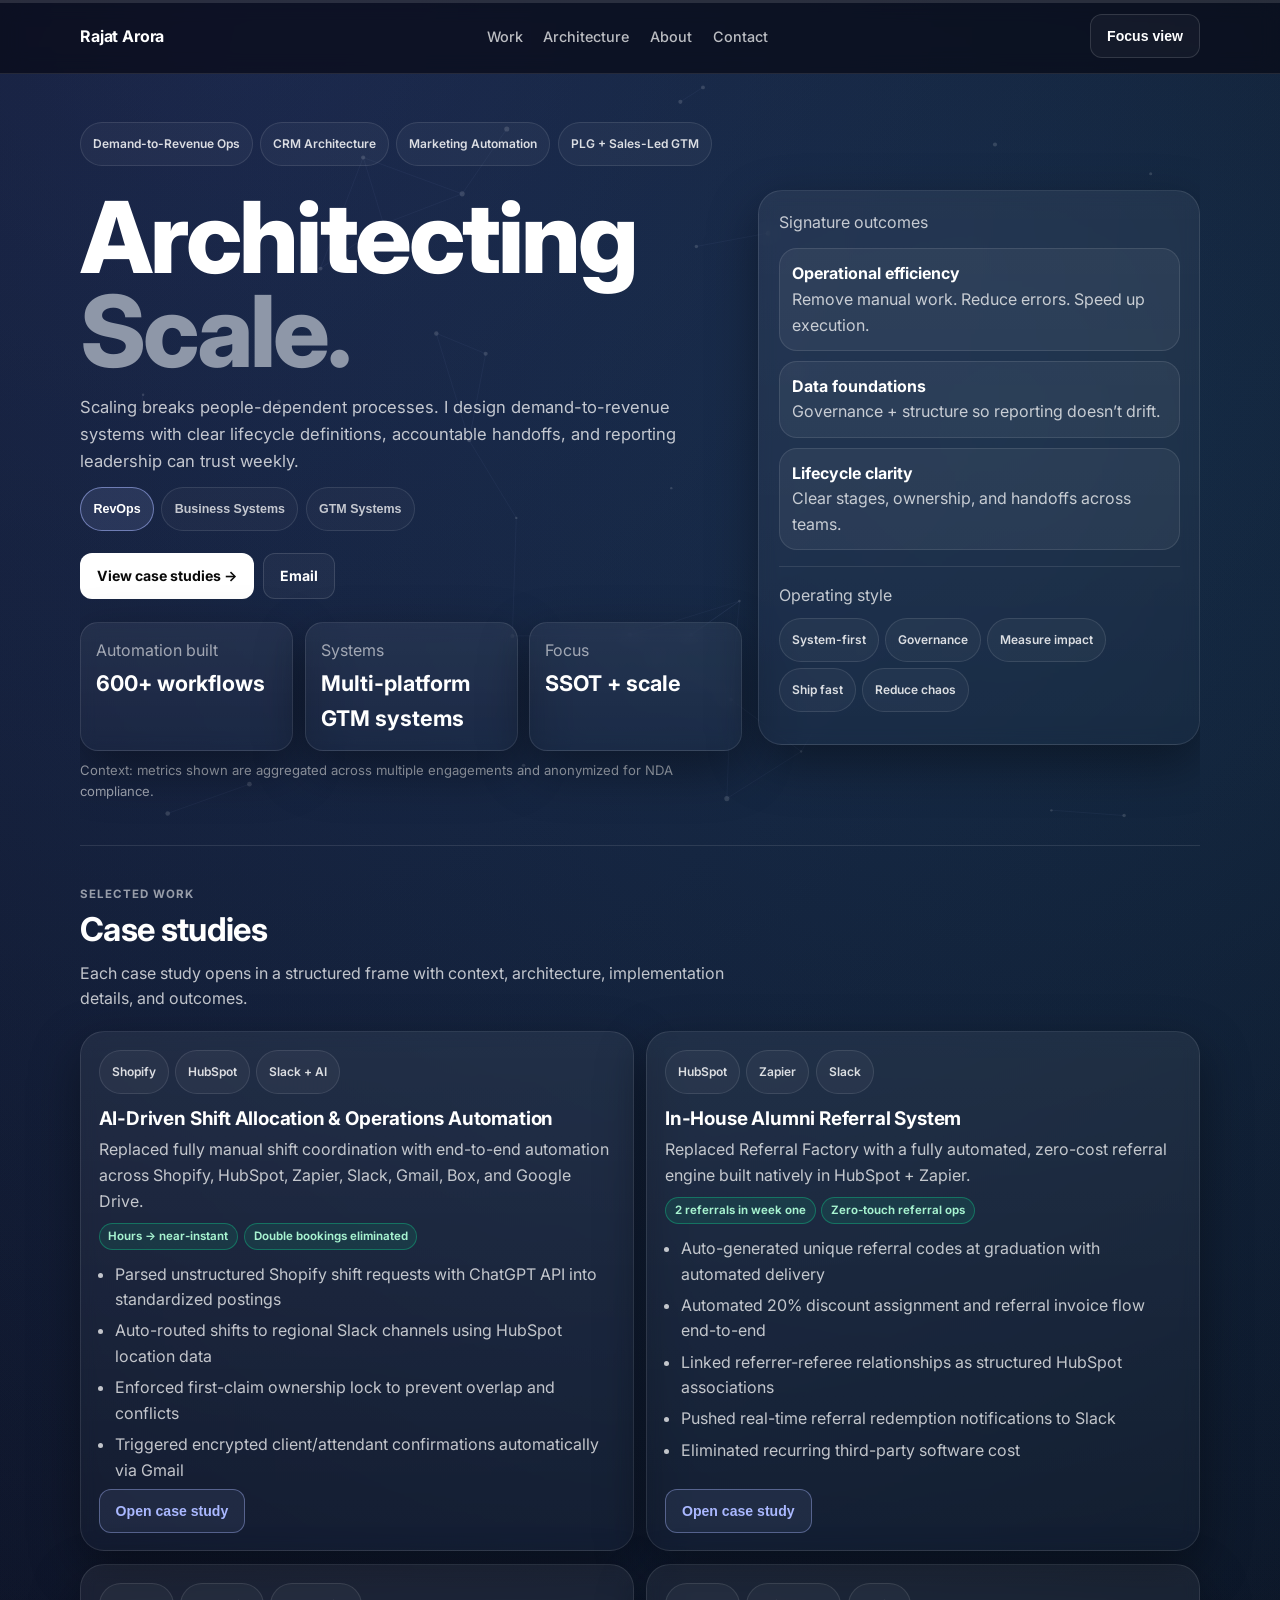
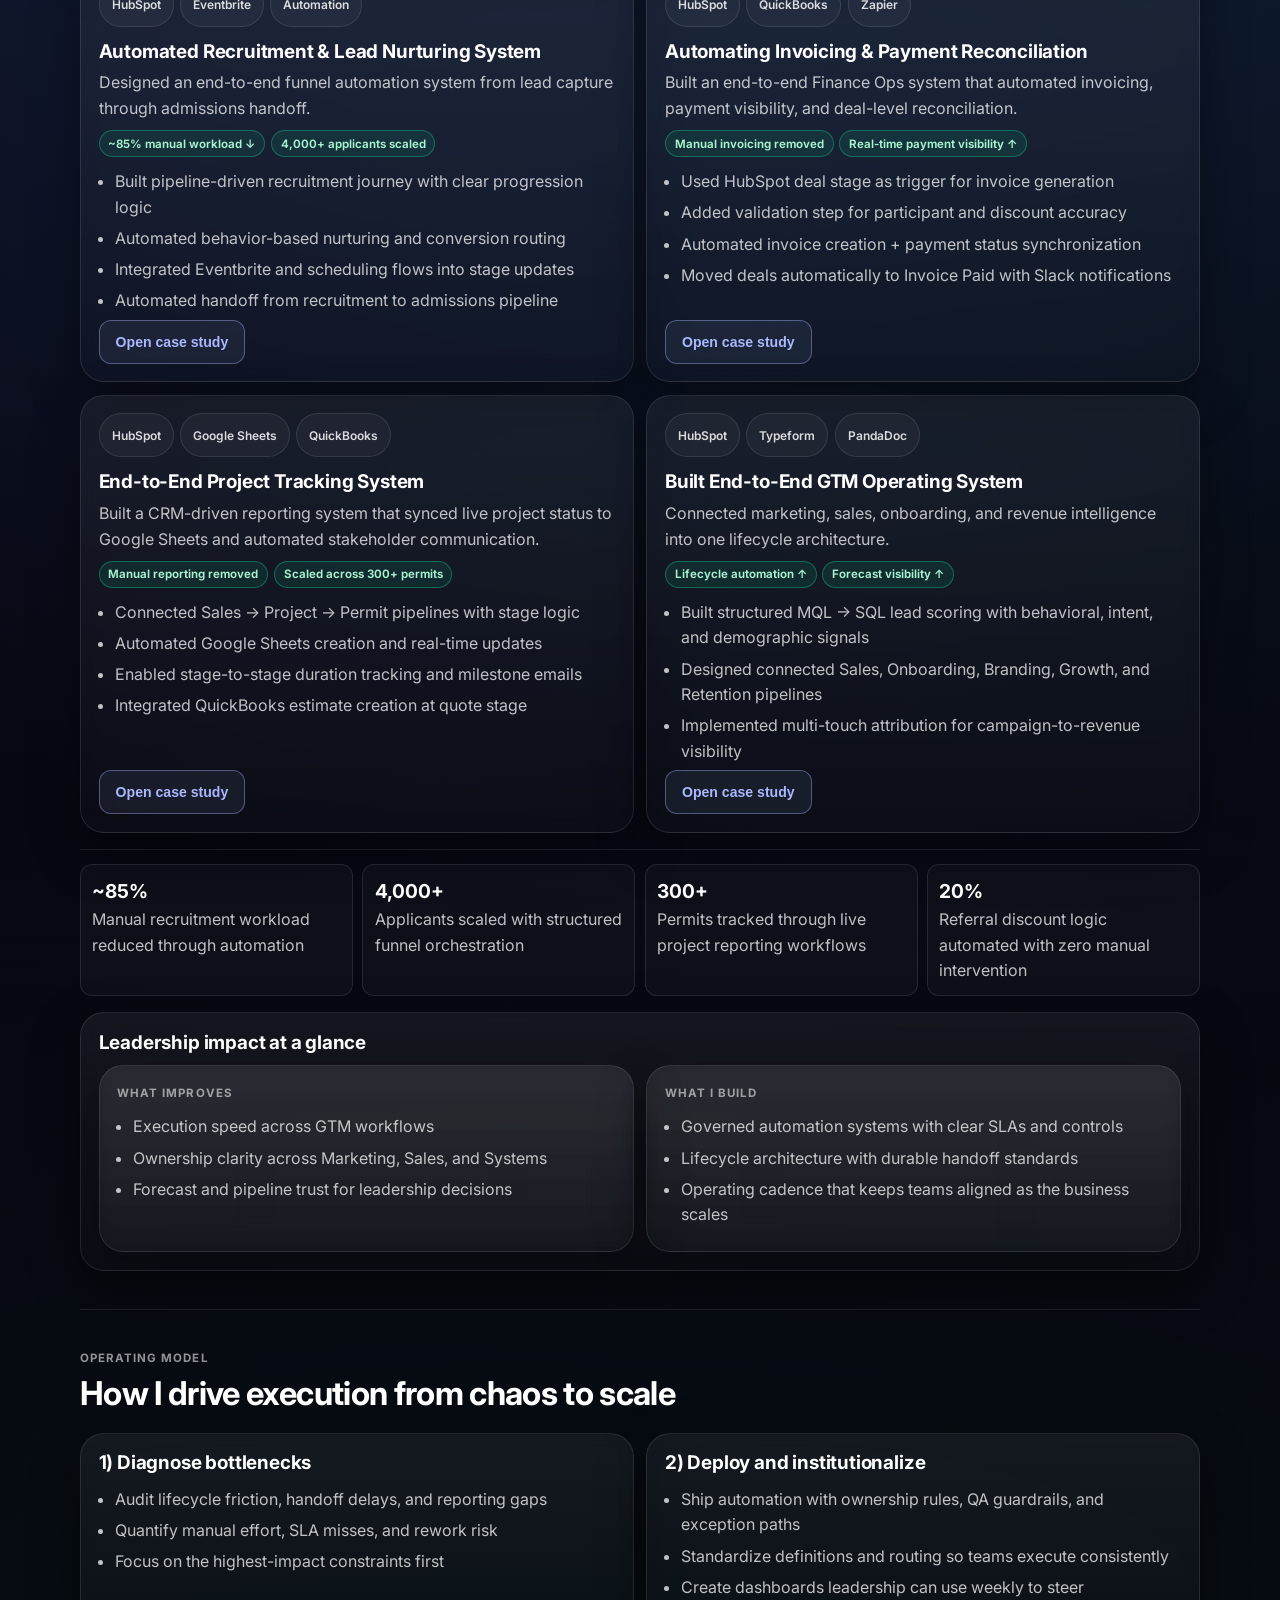
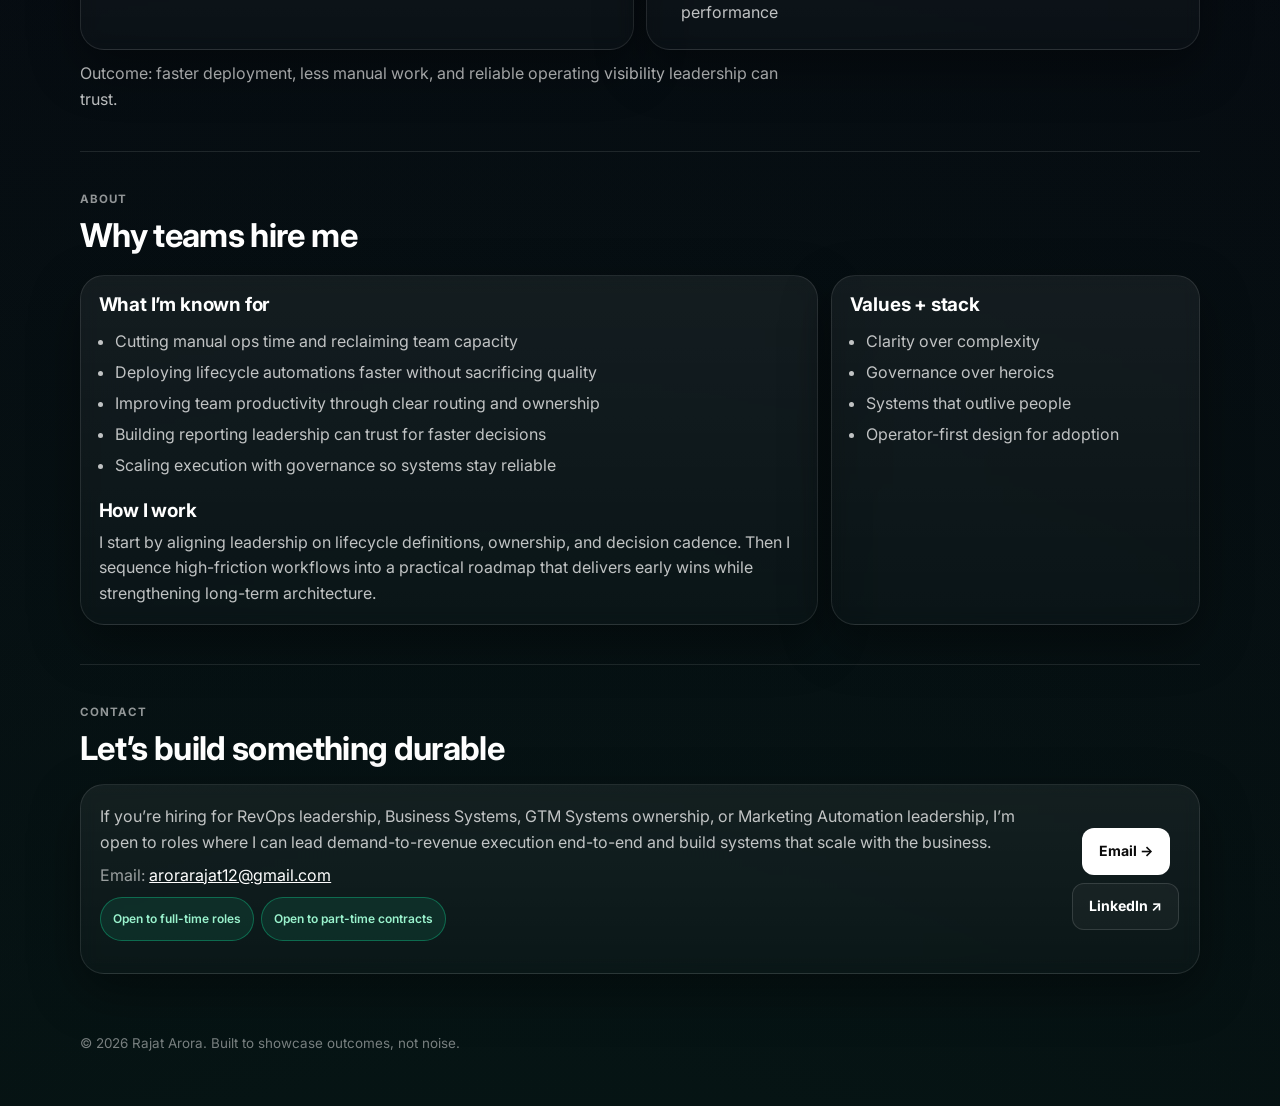
==== commit 9504ee96: "Add part-time contracts availability chip" ====
--- a/index.html
+++ b/index.html
@@ -1,254 +1,1349 @@
-<!DOCTYPE html>
+<!doctype html>
 <html lang="en">
 <head>
-<meta charset="UTF-8" />
-<meta name="viewport" content="width=device-width, initial-scale=1.0" />
-<title>Whimble — Care That Actually Cares</title>
-<link href="https://fonts.googleapis.com/css2?family=DM+Serif+Display&family=DM+Sans:wght@400;500;600;700&display=swap" rel="stylesheet" />
-<style>
-*{margin:0;padding:0;box-sizing:border-box}
-:root{--navy:#091F5B;--green:#248D5C;--light-green:#80E265;--blue:#1484D0;--orange:#D7553D;--purple:#9D43CB;--off-white:#F7F8FC;--warm-bg:#FDF8F0;--gray:#6B7280;--light-gray:#E5E7EB;--dark-gray:#374151;--serif:'DM Serif Display',Georgia,serif;--sans:'DM Sans',system-ui,sans-serif}
-body{font-family:var(--sans);color:var(--dark-gray);line-height:1.6}
-a{text-decoration:none;color:inherit}
-.container{max-width:1100px;margin:0 auto;padding:0 1.25rem}
-.skip-link{position:absolute;left:-9999px;top:0;background:#fff;color:#000;padding:.5rem .75rem;z-index:9999}
-.skip-link:focus{left:.5rem;top:.5rem}
-.nav{position:sticky;top:0;z-index:100;background:var(--navy);height:70px;display:flex;align-items:center;box-shadow:0 2px 10px rgba(0,0,0,.15)}
-.nav-inner{display:flex;align-items:center;justify-content:space-between;width:100%}
-.brand{font-family:var(--serif);color:#fff;font-size:1.35rem}
-.nav-links{display:flex;align-items:center;gap:1.5rem}
-.nav-links a{color:#fff;opacity:.9;font-size:.95rem}
-.nav-links a[aria-current="page"]{opacity:1;text-decoration:underline;text-underline-offset:4px}
-.nav-toggle{display:none;background:none;border:0;color:#fff;font-size:1.35rem}
-.btn-primary{display:inline-flex;align-items:center;justify-content:center;background:var(--green);color:#fff;border:0;border-radius:8px;padding:.85rem 1.35rem;font-weight:600;cursor:pointer}
-.btn-primary:hover{transform:translateY(-1px)}
-.btn-secondary{display:inline-flex;align-items:center;justify-content:center;background:transparent;color:#fff;border:2px solid rgba(255,255,255,.4);border-radius:8px;padding:.8rem 1.2rem;font-weight:600;cursor:pointer}
-.btn-secondary-dark{display:inline-flex;align-items:center;justify-content:center;background:#fff;color:var(--navy);border:1px solid var(--light-gray);border-radius:8px;padding:.8rem 1.2rem;font-weight:600;cursor:pointer}
-:focus-visible{outline:3px solid #111;outline-offset:2px}
-.page{display:none}
-.page.active{display:block}
-.hero{background:linear-gradient(135deg,var(--navy),#1a3a7a);color:#fff;padding:5.5rem 0 4rem}
-.hero-grid{display:grid;grid-template-columns:1.1fr .9fr;gap:2rem;align-items:center}
-.hero h1{font-family:var(--serif);font-size:3rem;line-height:1.14;margin-bottom:.8rem}
-.hero h1 em{color:var(--light-green);font-style:normal}
-.hero p{opacity:.88;max-width:620px}
-.cta-row{display:flex;gap:.9rem;flex-wrap:wrap;margin-top:1.5rem}
-.hero-card{background:rgba(255,255,255,.08);border:1px solid rgba(255,255,255,.2);border-radius:14px;padding:1.2rem}
-.trust{background:var(--off-white);border-top:1px solid var(--light-gray);border-bottom:1px solid var(--light-gray);padding:1rem 0}
-.trust ul{list-style:none;display:flex;gap:1rem;flex-wrap:wrap;justify-content:center}
-.trust li{font-size:.9rem;color:var(--navy);font-weight:600}
-.section{padding:4rem 0}
-.section h2{font-family:var(--serif);font-size:2.1rem;color:var(--navy);margin-bottom:.5rem}
-.kicker{font-size:.75rem;text-transform:uppercase;letter-spacing:1.7px;color:var(--green);font-weight:700;margin-bottom:.5rem}
-.sub{color:var(--gray);max-width:700px}
-.grid-3{display:grid;grid-template-columns:repeat(3,1fr);gap:1rem;margin-top:1.7rem}
-.card{background:#fff;border:1px solid var(--light-gray);border-radius:12px;padding:1.2rem}
-.card h3{font-family:var(--serif);color:var(--navy);margin-bottom:.4rem}
-.bg-off{background:var(--off-white)}
-.price-card{margin-top:1rem;padding:1.25rem;border:2px solid var(--light-green);border-radius:12px;background:#fff;max-width:560px}
-.price{font-family:var(--serif);color:var(--navy);font-size:2.3rem}
-.faq{max-width:760px;margin-top:1.25rem}
-.faq-item{border-bottom:1px solid var(--light-gray)}
-.faq-btn{width:100%;background:none;border:0;text-align:left;display:flex;justify-content:space-between;align-items:center;padding:1rem 0;font-weight:700;color:var(--navy);font-size:1rem;cursor:pointer}
-.faq-btn::after{content:'+';font-size:1.4rem;color:var(--green)}
-.faq-btn[aria-expanded="true"]::after{content:'−'}
-.faq-panel{padding:0 0 1rem 0;color:var(--gray)}
-.final{background:var(--navy);color:#fff;text-align:center}
-.final h2{font-family:var(--serif);font-size:2.1rem}
-.footer{background:#050e2d;color:rgba(255,255,255,.65);padding:2rem 0}
-.footer .row{display:flex;justify-content:space-between;gap:1rem;flex-wrap:wrap}
-.footer a{color:#fff}
-.simple-hero{color:#fff;padding:4.3rem 0}
-.care{background:linear-gradient(135deg,var(--navy),#1a3a7a)}
-.events{background:linear-gradient(135deg,var(--blue),#0d5ea0)}
-.about{background:linear-gradient(135deg,var(--purple),#7a2aa0)}
-.resources{background:linear-gradient(135deg,var(--orange),#c14a30)}
-.getstarted{background:linear-gradient(135deg,var(--navy),#0d2a6e)}
-.form-card{max-width:620px;background:#fff;border-radius:14px;padding:1.25rem;border:1px solid var(--light-gray);margin-top:1rem}
-label{display:block;font-size:.86rem;font-weight:700;color:var(--navy);margin:.7rem 0 .25rem}
-input,select,textarea{width:100%;border:1.5px solid var(--light-gray);border-radius:8px;padding:.72rem .85rem;font:inherit}
-@media(max-width:860px){
-  .hero-grid,.grid-3{grid-template-columns:1fr}
-  .nav-toggle{display:block}
-  .nav-links{display:none;position:absolute;top:70px;left:0;right:0;background:var(--navy);padding:1rem 1.25rem;flex-direction:column;align-items:flex-start}
-  .nav-links.open{display:flex}
-  .hero h1{font-size:2.2rem}
-}
-</style>
+  <meta charset="UTF-8" />
+  <meta name="viewport" content="width=device-width, initial-scale=1.0" />
+  <title>Rajat Arora — Revenue Operations & Business Systems</title>
+  <meta name="description" content="Revenue Operations and Business Systems specialist. I build lifecycle design, reporting governance, and automation that helps GTM teams execute predictably." />
+  <meta name="theme-color" content="#0b0b10" />
+  <meta property="og:title" content="Rajat Arora — Revenue Operations & Business Systems" />
+  <meta property="og:description" content="Revenue operations and business systems leadership focused on measurable operational outcomes." />
+  <meta property="og:type" content="website" />
+  <link href="https://fonts.googleapis.com/css2?family=Inter:wght@400;500;600;700;800&display=swap" rel="stylesheet">
+
+  <style>
+    :root {
+      --bg-top: #05050a;
+      --bg-mid: #070712;
+      --bg-bottom: #05050a;
+      --text: #fff;
+      --muted: rgba(255, 255, 255, 0.74);
+      --muted-2: rgba(255, 255, 255, 0.58);
+      --line: rgba(255, 255, 255, 0.10);
+      --card: rgba(255, 255, 255, 0.04);
+      --card-strong: rgba(255, 255, 255, 0.06);
+      --radius: 18px;
+      --radius-lg: 24px;
+      --ok-bg: rgba(16, 185, 129, 0.12);
+      --ok-line: rgba(16, 185, 129, 0.45);
+      --brand: #aab8ff;
+    }
+
+    * { box-sizing: border-box; }
+    html { scroll-behavior: smooth; }
+
+    body {
+      margin: 0;
+      color: var(--text);
+      font-family: Inter, system-ui, -apple-system, Segoe UI, Roboto, sans-serif;
+      line-height: 1.6;
+      background-image:
+        radial-gradient(circle at 20% 0%, rgba(99, 102, 241, 0.22), transparent 55%),
+        radial-gradient(circle at 80% 10%, rgba(34, 211, 238, 0.14), transparent 55%),
+        radial-gradient(circle at 40% 120%, rgba(16, 185, 129, 0.12), transparent 55%),
+        linear-gradient(180deg, var(--bg-top) 0%, var(--bg-mid) 40%, var(--bg-bottom) 100%);
+    }
+
+    body.focus-view .hero-side {
+      display: none !important;
+    }
+
+    body.focus-view .hero-grid,
+    body.focus-view .cards-2,
+    body.focus-view .scoreboard {
+      grid-template-columns: 1fr;
+    }
+
+    .progress {
+      position: fixed;
+      top: 0;
+      left: 0;
+      width: 100%;
+      height: 3px;
+      z-index: 120;
+      background: rgba(255, 255, 255, 0.12);
+    }
+
+    .progress > span {
+      display: block;
+      height: 100%;
+      width: 0;
+      background: linear-gradient(90deg, #818cf8, #22d3ee);
+      transition: width 120ms linear;
+    }
+
+    .container { width: min(1120px, calc(100% - 2rem)); margin-inline: auto; }
+
+    .skip-link {
+      position: absolute;
+      top: -120%;
+      left: 1rem;
+      background: #fff;
+      color: #0a0a0a;
+      padding: 0.4rem 0.7rem;
+      border-radius: 8px;
+      font-weight: 700;
+      z-index: 130;
+    }
+    .skip-link:focus { top: 1rem; }
+
+    .glass {
+      background: linear-gradient(180deg, var(--card-strong), rgba(255, 255, 255, 0.02));
+      border: 1px solid var(--line);
+      box-shadow: 0 18px 50px rgba(0, 0, 0, 0.38);
+      backdrop-filter: blur(8px);
+    }
+
+    .pill {
+      border: 1px solid var(--line);
+      background: var(--card);
+      border-radius: 999px;
+      padding: 0.35rem 0.75rem;
+      min-height: 44px;
+      display: inline-flex;
+      align-items: center;
+      font-size: 0.75rem;
+      color: rgba(255, 255, 255, 0.84);
+      font-weight: 600;
+    }
+
+    .ok-pill { border-color: var(--ok-line); background: var(--ok-bg); color: #9af2cd; }
+
+    .btn {
+      border: 1px solid rgba(255, 255, 255, 0.13);
+      background: rgba(255, 255, 255, 0.04);
+      color: #fff;
+      text-decoration: none;
+      border-radius: 12px;
+      padding: 0.7rem 1rem;
+      min-height: 44px;
+      font-size: 0.88rem;
+      font-weight: 700;
+      display: inline-flex;
+      align-items: center;
+      justify-content: center;
+      transition: 140ms ease;
+      cursor: pointer;
+    }
+
+    .btn:hover,
+    .btn:focus-visible {
+      border-color: rgba(255, 255, 255, 0.25);
+      transform: translateY(-1px) scale(1.01);
+      outline: none;
+    }
+
+    .btn-primary { border: 1px solid transparent; background: #fff; color: #0a0a0a; }
+    .btn-primary:hover,
+    .btn-primary:focus-visible { background: #e8e8ff; }
+
+    .btn-ghost { border-color: rgba(170, 184, 255, 0.4); color: var(--brand); background: rgba(170, 184, 255, 0.08); }
+
+    a:focus-visible,
+    button:focus-visible { outline: 2px solid rgba(99, 102, 241, 0.8); outline-offset: 2px; }
+
+    .topbar {
+      position: sticky;
+      top: 0;
+      z-index: 50;
+      backdrop-filter: blur(10px);
+      border-bottom: 1px solid var(--line);
+      background: rgba(7, 7, 18, 0.65);
+    }
+
+    .topbar-inner { display: flex; align-items: center; justify-content: space-between; gap: 1rem; padding: 0.9rem 0; }
+    .top-actions { display: flex; gap: 0.45rem; flex-wrap: wrap; justify-content: flex-end; }
+    .brand { color: #fff; text-decoration: none; font-weight: 700; letter-spacing: -0.01em; white-space: nowrap; }
+    nav { display: flex; gap: 1rem; }
+    nav a { color: rgba(255, 255, 255, 0.72); text-decoration: none; font-size: 0.9rem; font-weight: 500; min-height:44px; display:inline-flex; align-items:center; padding:0 .15rem; }
+    nav a:hover { color: #fff; }
+
+    main { padding: 0 0 1rem; }
+    .hero { padding: 3rem 0 2.7rem; }
+    .hero-tags { display: flex; gap: 0.45rem; flex-wrap: wrap; }
+    .hero-grid { margin-top: 1.5rem; display: grid; gap: 1rem; grid-template-columns: minmax(0, 1.2fr) minmax(0, 0.8fr); align-items: start; }
+
+    h1 { margin: 0; font-size: clamp(2.4rem, 8.6vw, 6.2rem); line-height: 0.95; letter-spacing: -0.03em; max-width: 10ch; text-wrap: balance; font-weight: 800; font-style: normal; }
+    .hero-title-muted { display:block; color:#8e97a8; }
+    h2 { margin: 0; font-size: clamp(1.45rem, 2.6vw, 2.05rem); line-height: 1.2; letter-spacing: -0.02em; }
+    h3 { margin: 0; font-size: 1.18rem; line-height: 1.25; letter-spacing: -0.01em; }
+    p { margin: 0; }
+    .muted { color: var(--muted); }
+    .muted-2 { color: var(--muted-2); }
+
+    .hero-copy { max-width: 62ch; margin-top: 1rem; font-size: 1.04rem; }
+    .hero-copy { transition: opacity .35s ease, transform .35s ease; }
+    .role-switch { margin-top: .8rem; display:flex; gap:.45rem; flex-wrap:wrap; }
+    .role-btn { border:1px solid var(--line); background:rgba(255,255,255,.03); color:var(--muted); border-radius:999px; padding:.45rem .78rem; min-height:44px; font-size:.78rem; font-weight:700; cursor:pointer; }
+    .role-btn.active { color:#fff; border-color:rgba(170,184,255,.55); background:rgba(170,184,255,.12); }
+    .hero-actions { margin-top: 1.35rem; display: flex; gap: 0.55rem; flex-wrap: wrap; }
+    .stats { margin-top: 1.4rem; display: grid; grid-template-columns: repeat(3, minmax(0, 1fr)); gap: 0.7rem; }
+    .stat { border-radius: var(--radius); padding: 0.95rem; }
+    .stat strong { display: block; font-size: 1.35rem; margin-top: 0.15rem; }
+
+    .toolkit { margin-top: 0.9rem; display: flex; flex-wrap: wrap; gap: 0.45rem; }
+
+    .side-card { border-radius: var(--radius-lg); padding: 1.2rem; }
+    .side-list { list-style: none; margin: 0.8rem 0 0; padding: 0; display: grid; gap: 0.6rem; }
+    .side-list li { border: 1px solid var(--line); border-radius: var(--radius); background: rgba(255, 255, 255, 0.05); padding: 0.75rem; }
+
+
+
+    .hero-network {
+      position:absolute;
+      inset:0;
+      width:100%;
+      height:100%;
+      z-index:-1;
+      opacity:.4;
+      pointer-events:none;
+    }
+
+    .bento-grid { margin-top:1rem; display:grid; gap:.8rem; grid-template-columns:repeat(4,minmax(0,1fr)); }
+    .bento-card { border:1px solid var(--line); border-radius:16px; background:linear-gradient(180deg,var(--card-strong),rgba(255,255,255,.02)); padding:.95rem; }
+    .bento-card.large { grid-column:span 2; grid-row:span 2; }
+    .kpi-ring { width:74px; aspect-ratio:1 / 1; border-radius:50%; margin:.55rem auto .35rem; position:relative; background:conic-gradient(#818cf8 calc(var(--p)*1%), rgba(255,255,255,.09) 0); }
+    .kpi-ring::after { content:''; position:absolute; inset:9px; border-radius:50%; background:#0a0f1d; }
+    .kpi-ring span { position:absolute; inset:0; display:grid; place-items:center; z-index:1; font-size:.8rem; font-weight:700; }
+
+    .arch-pipeline { margin-top:1rem; display:flex; gap:.5rem; align-items:center; overflow-x:auto; padding-bottom:.35rem; }
+    .arch-node { border:1px solid var(--line); border-radius:12px; min-width:180px; padding:.75rem; background:rgba(255,255,255,.03); color:#fff; cursor:pointer; text-align:left; }
+    .arch-node.active, .arch-node:hover { border-color:rgba(129,140,248,.8); box-shadow:0 0 0 2px rgba(129,140,248,.2); }
+    .arch-link { color:#aab8ff; font-weight:700; }
+    .arch-detail { margin-top:.8rem; border:1px solid var(--line); border-radius:14px; padding:.85rem; background:rgba(255,255,255,.02); }
+
+    .section { border-top: 1px solid var(--line); padding: 2.4rem 0; }
+    .eyebrow { margin: 0; font-size: 0.72rem; text-transform: uppercase; letter-spacing: 0.09em; color: rgba(255, 255, 255, 0.56); font-weight: 700; }
+    .section-sub { margin-top: 0.7rem; max-width: 70ch; }
+
+    .cards-2 { margin-top: 1.2rem; display: grid; grid-template-columns: repeat(2, minmax(0, 1fr)); gap: 0.8rem; }
+    .case { border-radius: var(--radius-lg); padding: 1.1rem; display:flex; flex-direction:column; }
+    .case .open-case-btn { margin-top:auto; align-self:flex-start; }
+    .chip-row { display: flex; flex-wrap: wrap; gap: 0.4rem; margin-bottom: 0.8rem; }
+    .bullet-list { margin: 0.75rem 0 0; padding-left: 1rem; color: var(--muted); }
+    .bullet-list li { margin-bottom: 0.35rem; }
+    .proof-chips { display:flex; flex-wrap:wrap; gap:.35rem; margin-top:.55rem; }
+    .proof-chip { border:1px solid rgba(16,185,129,.45); background:rgba(16,185,129,.12); color:#a7f3d0; border-radius:999px; padding:.2rem .55rem; font-size:.72rem; font-weight:650; }
+    .context-note { margin-top:.55rem; font-size:.82rem; color:var(--muted-2); }
+        .evidence-btn { margin-top:.65rem; }
+
+    .scoreboard { margin-top: 1rem; border-top: 1px solid var(--line); padding-top: 0.9rem; display: grid; grid-template-columns: repeat(4, minmax(0, 1fr)); gap: 0.6rem; }
+    .score { border: 1px solid var(--line); border-radius: 12px; padding: 0.7rem; background: rgba(255, 255, 255, 0.03); }
+    .score strong { display: block; font-size: 1.2rem; }
+
+    .timeline { margin-top: 1rem; display:grid; gap:.65rem; grid-template-columns: repeat(4, minmax(0,1fr)); }
+    .timeline-step { border:1px solid var(--line); border-radius:12px; background:rgba(255,255,255,.03); padding:.8rem; position:relative; }
+    .timeline-step::before { content:''; position:absolute; top:-1px; left:-1px; right:-1px; height:2px; background:linear-gradient(90deg,#818cf8,#22d3ee); border-radius:12px 12px 0 0; opacity:.55; }
+
+    .reveal { opacity:0; transform: translateY(10px); transition: opacity .45s ease, transform .45s ease; }
+    .reveal.visible { opacity:1; transform: translateY(0); }
+
+    .vault-grid { margin-top:.75rem; display:grid; grid-template-columns:repeat(2,minmax(0,1fr)); gap:.55rem; }
+    .vault-item { border:1px solid var(--line); border-radius:10px; padding:.65rem; background:rgba(255,255,255,.03); }
+    .vault-item p { color:var(--muted); font-size:.86rem; margin-top:.3rem; }
+
+    .spotlight { box-shadow: 0 0 0 2px rgba(129, 140, 248, 0.75), 0 0 0 10px rgba(129, 140, 248, 0.1), 0 18px 50px rgba(0, 0, 0, 0.38) !important; }
+
+    .faq { margin-top: 1rem; display: grid; gap: 0.6rem; }
+    .faq details { border: 1px solid var(--line); border-radius: 12px; padding: 0.75rem 0.85rem; background: rgba(255, 255, 255, 0.03); }
+    .faq summary { cursor: pointer; font-weight: 700; color: #fff; }
+    .faq p { margin-top: 0.55rem; color: var(--muted); }
+
+    .contact-card { margin-top: 1rem; border-radius: var(--radius-lg); padding: 1.2rem; display: flex; gap: 1rem; justify-content: space-between; align-items: center; }
+    .contact-card .actions { display:flex; gap:.55rem; flex-wrap:wrap; justify-content:center; align-items:center; }
+    .contact-card .actions .btn { white-space: nowrap; }
+
+    .toast {
+      position: fixed; bottom: 1rem; right: 1rem; background: rgba(13, 19, 34, 0.95); border: 1px solid var(--line);
+      color: #fff; padding: 0.65rem 0.85rem; border-radius: 10px; box-shadow: 0 10px 24px rgba(0, 0, 0, 0.35);
+      z-index: 120; opacity: 0; transform: translateY(8px); pointer-events: none; transition: 0.18s ease; font-size: 0.85rem;
+    }
+    .toast.show { opacity: 1; transform: translateY(0); }
+
+    .hotkeys { margin-top: 0.5rem; color: var(--muted-2); font-size: 0.75rem; }
+
+    .overlay {
+      position: fixed;
+      inset: 0;
+      background: rgba(4, 8, 18, 0.86);
+      z-index: 140;
+      display: none;
+      align-items: center;
+      justify-content: center;
+      padding: 1rem;
+    }
+    .overlay.show { display: flex; }
+
+    .overlay-card {
+      width: min(820px, 100%);
+      border: 1px solid var(--line);
+      border-radius: 16px;
+      background: linear-gradient(180deg, #111a31, #0f172b);
+      padding: 1rem;
+      box-shadow: 0 20px 50px rgba(0, 0, 0, 0.45);
+    }
+
+    .overlay-card h3 { font-size: 1.15rem; }
+    .overlay-card ul { margin: 0.75rem 0 0; padding-left: 1rem; color: var(--muted); }
+    .overlay-card li { margin-bottom: 0.45rem; }
+
+    .case-modal { width:min(980px, 100%); max-height:min(88vh, 920px); overflow:auto; }
+    .case-meta { display:flex; flex-wrap:wrap; gap:.4rem; margin-top:.45rem; }
+    .case-kpi { border:1px solid rgba(16,185,129,.45); background:rgba(16,185,129,.12); color:#a7f3d0; border-radius:999px; padding:.2rem .55rem; font-size:.72rem; font-weight:650; }
+    .case-grid { margin-top:.75rem; display:grid; grid-template-columns:1fr; gap:.7rem; }
+    .case-panel { border:1px solid var(--line); border-radius:12px; padding:.75rem; background:rgba(255,255,255,.03); }
+    .arch-flow { margin-top:.6rem; display:grid; gap:.45rem; }
+    .arch-step { border:1px solid rgba(170,184,255,.45); border-radius:10px; padding:.45rem .55rem; background:rgba(170,184,255,.10); font-size:.82rem; }
+    .arch-arrow { color:#aab8ff; text-align:center; font-weight:700; }
+
+    .overlay-card.case-modal {
+      background:#ffffff;
+      color:#0f172a;
+      border:1px solid #dbe2ea;
+      box-shadow:0 24px 48px rgba(15,23,42,.18);
+    }
+    .overlay-card.case-modal .muted { color:#475569; }
+    .overlay-card.case-modal h3,
+    .overlay-card.case-modal h4 { color:#0f172a; }
+    .overlay-card.case-modal .bullet-list { color:#334155; }
+    .overlay-card.case-modal .case-panel { border-color:#dbe2ea; background:#f8fafc; }
+    .overlay-card.case-modal .arch-step { border-color:#bfdbfe; background:#eff6ff; color:#1e3a8a; }
+    .overlay-card.case-modal .arch-arrow { color:#1d4ed8; }
+    .overlay-card.case-modal .case-kpi { border-color:#86efac; background:#f0fdf4; color:#166534; }
+    .overlay-card.case-modal .btn {
+      background:#0f172a;
+      border-color:#0f172a;
+      color:#fff;
+    }
+    .overlay-card.case-modal .btn:hover,
+    .overlay-card.case-modal .btn:focus-visible { background:#1e293b; border-color:#1e293b; }
+    .case-table { width:100%; border-collapse:collapse; margin-top:.45rem; font-size:.9rem; }
+    .case-table th, .case-table td { border:1px solid #dbe2ea; padding:.5rem .55rem; text-align:left; }
+    .case-table th { background:#f1f5f9; color:#0f172a; }
+    .case-subhead { margin-top:.75rem; font-size:.95rem; color:#0f172a; font-weight:700; }
+
+    .code-block { margin-top:.65rem; border:1px solid var(--line); border-radius:10px; background:rgba(0,0,0,.3); padding:.7rem; overflow:auto; }
+    .code-block pre { margin:0; font-size:.8rem; color:#dce3ff; }
+
+    .vault-item { position:relative; }
+    .vault-item .tooltip-diagram {
+      position:absolute;
+      left:50%;
+      bottom:calc(100% + .35rem);
+      transform:translateX(-50%);
+      width:240px;
+      border:1px solid var(--line);
+      border-radius:10px;
+      background:linear-gradient(180deg,#121b39,#0e1730);
+      padding:.45rem;
+      opacity:0;
+      pointer-events:none;
+      transition:opacity .16s ease;
+      box-shadow:0 12px 25px rgba(0,0,0,.45);
+    }
+    .vault-item:hover .tooltip-diagram,
+    .vault-item:focus-within .tooltip-diagram { opacity:1; }
+    .diagram-mini { border:1px solid rgba(170,184,255,.45); border-radius:8px; padding:.35rem; font-size:.67rem; color:#dce3ff; }
+    .diagram-mini + .diagram-mini { margin-top:.35rem; }
+
+    footer { margin-top: 0.8rem; font-size: 0.84rem; color: rgba(255, 255, 255, 0.46); padding: 0.5rem 0 2.2rem; }
+
+    @media (max-width: 960px) {
+      nav { display: none; }
+      .hero-grid,
+      .stats,
+      .cards-2,
+      .scoreboard,
+      .timeline, .vault-grid, .bento-grid { grid-template-columns: 1fr; }
+      .contact-card { flex-direction: column; align-items: flex-start; }
+    }
+
+    @media (prefers-reduced-motion: reduce) {
+      *, *::before, *::after {
+        animation-duration: 1ms !important;
+        animation-iteration-count: 1 !important;
+        transition-duration: 1ms !important;
+        scroll-behavior: auto !important;
+      }
+    }
+  </style>
 </head>
 <body>
-<a class="skip-link" href="#main-content">Skip to content</a>
-<header class="nav">
-  <div class="container nav-inner">
-    <a class="brand" href="#" onclick="showPage('home');return false;">whimble</a>
-    <button class="nav-toggle" aria-label="Toggle navigation" aria-expanded="false" aria-controls="primary-nav" onclick="toggleNav(this)">☰</button>
-    <nav id="primary-nav" class="nav-links" aria-label="Primary">
-      <a data-page="home" href="#" onclick="showPage('home');return false;" aria-current="page">Home</a>
-      <a data-page="care" href="#" onclick="showPage('care');return false;">Individual Care</a>
-      <a data-page="events" href="#" onclick="showPage('events');return false;">Events</a>
-      <a data-page="about" href="#" onclick="showPage('about');return false;">About</a>
-      <a data-page="resources" href="#" onclick="showPage('resources');return false;">Resources</a>
-      <a href="#" onclick="showPage('getstarted');return false;" class="btn-primary">Get Started</a>
-    </nav>
-  </div>
-</header>
-
-<main id="main-content">
-  <div id="page-home" class="page active">
-    <section class="hero section">
-      <div class="container hero-grid">
+  <div class="progress" aria-hidden="true"><span id="progressBar"></span></div>
+  <a href="#main" class="skip-link">Skip to content</a>
+
+  <header class="topbar">
+    <div class="container topbar-inner">
+      <a href="#top" class="brand">Rajat Arora</a>
+      <nav aria-label="Primary">
+        <a href="#work">Work</a>
+        <a href="#architecture">Architecture</a>
+        <a href="#about">About</a>
+        <a href="#contact">Contact</a>
+      </nav>
+      <div class="top-actions">
+                <button id="toggleFocusView" class="btn" type="button">Focus view</button>
+      </div>
+    </div>
+  </header>
+
+  <main id="main" class="container">
+    <section class="hero" id="top" aria-labelledby="hero-title" style="position:relative; overflow:hidden;">
+      <canvas id="heroNetwork" class="hero-network" aria-hidden="true"></canvas>
+      <div class="hero-tags">
+        <span class="pill">Demand-to-Revenue Ops</span><span class="pill">CRM Architecture</span><span class="pill">Marketing Automation</span><span class="pill">PLG + Sales-Led GTM</span>
+      </div>
+
+      <div class="hero-grid">
         <div>
-          <h1>Your caregiver cancelled.<br><em>We’ll be there in 24 hours.</em></h1>
-          <p>Vetted, flexible personal care for people with disabilities and seniors in Ottawa and the GTA. No long-term contracts. No 3-hour minimums.</p>
-          <div class="cta-row">
-            <button class="btn-primary" onclick="showPage('getstarted')">Get Started</button>
-            <button class="btn-secondary" onclick="showPage('events')">Event Services</button>
+          <h1 id="hero-title">Architecting <span class="hero-title-muted">Scale.</span></h1>
+          <p id="heroCopy" class="hero-copy muted">Scaling breaks people-dependent processes. I design demand-to-revenue systems with clear lifecycle definitions, accountable handoffs, and reporting leadership can trust weekly.</p>
+
+          <div class="role-switch" aria-label="Role targeted view">
+            <button class="role-btn active" data-role="revops" type="button" aria-pressed="true">RevOps</button>
+            <button class="role-btn" data-role="bizsys" type="button" aria-pressed="false">Business Systems</button>
+            <button class="role-btn" data-role="gtm" type="button" aria-pressed="false">GTM Systems</button>
           </div>
+
+          <div class="hero-actions">
+            <a href="#work" class="btn btn-primary">View case studies →</a>
+            <a href="mailto:arorarajat12@gmail.com" class="btn">Email</a>
+          </div>
+
+          <div class="stats">
+            <div class="glass stat"><p class="muted-2">Automation built</p><strong>600+ workflows</strong></div>
+            <div class="glass stat"><p class="muted-2">Systems</p><strong>Multi-platform GTM systems</strong></div>
+            <div class="glass stat"><p class="muted-2">Focus</p><strong>SSOT + scale</strong></div>
+          </div>
+          <p class="context-note">Context: metrics shown are aggregated across multiple engagements and anonymized for NDA compliance.</p>
         </div>
-        <aside class="hero-card">
-          <p><strong>Care that actually cares.</strong></p>
-          <p style="margin-top:.5rem">Fast intake. Transparent pricing. Client-directed support.</p>
+
+        <aside class="hero-side">
+          <div class="glass side-card">
+            <p class="muted">Signature outcomes</p>
+            <ul class="side-list">
+              <li><p><strong>Operational efficiency</strong></p><p class="muted">Remove manual work. Reduce errors. Speed up execution.</p></li>
+              <li><p><strong>Data foundations</strong></p><p class="muted">Governance + structure so reporting doesn’t drift.</p></li>
+              <li><p><strong>Lifecycle clarity</strong></p><p class="muted">Clear stages, ownership, and handoffs across teams.</p></li>
+            </ul>
+            <div style="margin-top:1rem; border-top:1px solid var(--line); padding-top:1rem;">
+              <p class="muted">Operating style</p>
+              <div class="chip-row" style="margin-top:.55rem;"><span class="pill">System-first</span><span class="pill">Governance</span><span class="pill">Measure impact</span><span class="pill">Ship fast</span><span class="pill">Reduce chaos</span></div>
+            </div>
+          </div>
         </aside>
       </div>
     </section>
-
-    <section class="trust" aria-label="Trust signals">
-      <div class="container">
-        <ul>
-          <li>✓ Fully vetted caregivers</li>
-          <li>✓ $39/hr — 1-hour minimum</li>
-          <li>✓ On-demand & scheduled</li>
-          <li>✓ Client-directed care</li>
-          <li>✓ Ottawa & Toronto</li>
-        </ul>
+    <section id="work" class="section" aria-labelledby="work-title">
+      <p class="eyebrow">Selected work</p>
+      <h2 id="work-title" style="margin-top:.45rem;">Case studies</h2>
+      <p class="section-sub muted">Each case study opens in a structured frame with context, architecture, implementation details, and outcomes.</p>
+      <div class="cards-2">
+        <article class="glass case"><div class="chip-row"><span class="pill">Shopify</span><span class="pill">HubSpot</span><span class="pill">Slack + AI</span></div><h3>AI-Driven Shift Allocation & Operations Automation</h3><p class="muted" style="margin-top:.45rem;">Replaced fully manual shift coordination with end-to-end automation across Shopify, HubSpot, Zapier, Slack, Gmail, Box, and Google Drive.</p><div class="proof-chips"><span class="proof-chip">Hours → near-instant</span><span class="proof-chip">Double bookings eliminated</span></div><ul class="bullet-list"><li>Parsed unstructured Shopify shift requests with ChatGPT API into standardized postings</li><li>Auto-routed shifts to regional Slack channels using HubSpot location data</li><li>Enforced first-claim ownership lock to prevent overlap and conflicts</li><li>Triggered encrypted client/attendant confirmations automatically via Gmail</li></ul><button class="btn btn-ghost open-case-btn" type="button" data-case="shiftalloc">Open case study</button></article>
+        <article class="glass case"><div class="chip-row"><span class="pill">HubSpot</span><span class="pill">Zapier</span><span class="pill">Slack</span></div><h3>In-House Alumni Referral System</h3><p class="muted" style="margin-top:.45rem;">Replaced Referral Factory with a fully automated, zero-cost referral engine built natively in HubSpot + Zapier.</p><div class="proof-chips"><span class="proof-chip">2 referrals in week one</span><span class="proof-chip">Zero-touch referral ops</span></div><ul class="bullet-list"><li>Auto-generated unique referral codes at graduation with automated delivery</li><li>Automated 20% discount assignment and referral invoice flow end-to-end</li><li>Linked referrer-referee relationships as structured HubSpot associations</li><li>Pushed real-time referral redemption notifications to Slack</li><li>Eliminated recurring third-party software cost</li></ul><button class="btn btn-ghost open-case-btn" type="button" data-case="referral">Open case study</button></article>
+        <article class="glass case"><div class="chip-row"><span class="pill">HubSpot</span><span class="pill">Eventbrite</span><span class="pill">Automation</span></div><h3>Automated Recruitment & Lead Nurturing System</h3><p class="muted" style="margin-top:.45rem;">Designed an end-to-end funnel automation system from lead capture through admissions handoff.</p><div class="proof-chips"><span class="proof-chip">~85% manual workload ↓</span><span class="proof-chip">4,000+ applicants scaled</span></div><ul class="bullet-list"><li>Built pipeline-driven recruitment journey with clear progression logic</li><li>Automated behavior-based nurturing and conversion routing</li><li>Integrated Eventbrite and scheduling flows into stage updates</li><li>Automated handoff from recruitment to admissions pipeline</li></ul><button class="btn btn-ghost open-case-btn" type="button" data-case="ssot">Open case study</button></article>
+        <article class="glass case"><div class="chip-row"><span class="pill">HubSpot</span><span class="pill">QuickBooks</span><span class="pill">Zapier</span></div><h3>Automating Invoicing & Payment Reconciliation</h3><p class="muted" style="margin-top:.45rem;">Built an end-to-end Finance Ops system that automated invoicing, payment visibility, and deal-level reconciliation.</p><div class="proof-chips"><span class="proof-chip">Manual invoicing removed</span><span class="proof-chip">Real-time payment visibility ↑</span></div><ul class="bullet-list"><li>Used HubSpot deal stage as trigger for invoice generation</li><li>Added validation step for participant and discount accuracy</li><li>Automated invoice creation + payment status synchronization</li><li>Moved deals automatically to Invoice Paid with Slack notifications</li></ul><button class="btn btn-ghost open-case-btn" type="button" data-case="finance">Open case study</button></article><article class="glass case"><div class="chip-row"><span class="pill">HubSpot</span><span class="pill">Google Sheets</span><span class="pill">QuickBooks</span></div><h3>End-to-End Project Tracking System</h3><p class="muted" style="margin-top:.45rem;">Built a CRM-driven reporting system that synced live project status to Google Sheets and automated stakeholder communication.</p><div class="proof-chips"><span class="proof-chip">Manual reporting removed</span><span class="proof-chip">Scaled across 300+ permits</span></div><ul class="bullet-list"><li>Connected Sales → Project → Permit pipelines with stage logic</li><li>Automated Google Sheets creation and real-time updates</li><li>Enabled stage-to-stage duration tracking and milestone emails</li><li>Integrated QuickBooks estimate creation at quote stage</li></ul><button class="btn btn-ghost open-case-btn" type="button" data-case="projecttracking">Open case study</button></article>
+        <article class="glass case"><div class="chip-row"><span class="pill">HubSpot</span><span class="pill">Typeform</span><span class="pill">PandaDoc</span></div><h3>Built End-to-End GTM Operating System</h3><p class="muted" style="margin-top:.45rem;">Connected marketing, sales, onboarding, and revenue intelligence into one lifecycle architecture.</p><div class="proof-chips"><span class="proof-chip">Lifecycle automation ↑</span><span class="proof-chip">Forecast visibility ↑</span></div><ul class="bullet-list"><li>Built structured MQL → SQL lead scoring with behavioral, intent, and demographic signals</li><li>Designed connected Sales, Onboarding, Branding, Growth, and Retention pipelines</li><li>Implemented multi-touch attribution for campaign-to-revenue visibility</li></ul><button class="btn btn-ghost open-case-btn" type="button" data-case="gtmos">Open case study</button></article>
       </div>
-    </section>
-
-    <section class="section">
-      <div class="container">
-        <p class="kicker">How It Works</p>
-        <h2>Care in three simple steps</h2>
-        <p class="sub">No agencies. No waiting lists. No giving up control of your care.</p>
-        <div class="grid-3">
-          <article class="card"><h3>1) Tell Us What You Need</h3><p>Share care needs, preferences, and schedule.</p></article>
-          <article class="card"><h3>2) We Match You</h3><p>Matched with a qualified caregiver based on fit and location.</p></article>
-          <article class="card"><h3>3) Get Care, Your Way</h3><p>Your caregiver arrives on your schedule. You direct care.</p></article>
+
+      <div class="scoreboard" aria-label="Impact scoreboard">
+        <div class="score"><strong>~85%</strong><span class="muted">Manual recruitment workload reduced through automation</span></div>
+        <div class="score"><strong>4,000+</strong><span class="muted">Applicants scaled with structured funnel orchestration</span></div>
+        <div class="score"><strong>300+</strong><span class="muted">Permits tracked through live project reporting workflows</span></div>
+        <div class="score"><strong>20%</strong><span class="muted">Referral discount logic automated with zero manual intervention</span></div>
+      </div>
+
+      <div class="glass case" style="margin-top:1rem;">
+        <h3>Leadership impact at a glance</h3>
+        <div class="cards-2" style="margin-top:.7rem;">
+          <article class="glass case">
+            <p class="eyebrow">What improves</p>
+            <ul class="bullet-list">
+              <li>Execution speed across GTM workflows</li>
+              <li>Ownership clarity across Marketing, Sales, and Systems</li>
+              <li>Forecast and pipeline trust for leadership decisions</li>
+            </ul>
+          </article>
+          <article class="glass case">
+            <p class="eyebrow">What I build</p>
+            <ul class="bullet-list">
+              <li>Governed automation systems with clear SLAs and controls</li>
+              <li>Lifecycle architecture with durable handoff standards</li>
+              <li>Operating cadence that keeps teams aligned as the business scales</li>
+            </ul>
+          </article>
         </div>
       </div>
     </section>
 
-    <section class="section bg-off">
-      <div class="container">
-        <p class="kicker">Services + Pricing</p>
-        <h2>Support for daily life and unexpected moments</h2>
-        <div class="grid-3">
-          <article class="card"><h3>Personal Care</h3><p>Bathing, dressing, grooming.</p></article>
-          <article class="card"><h3>Errands + Home Support</h3><p>Groceries, cleaning, meal prep, appointments.</p></article>
-          <article class="card"><h3>Event Support</h3><p>On-site personal care at concerts, festivals, conferences.</p></article>
-        </div>
-        <div class="price-card">
-          <div class="price">$39/hr + HST</div>
-          <p><strong>1-hour minimum</strong> · $99 + HST one-time onboarding fee.</p>
-          <div class="cta-row"><button class="btn-primary" onclick="showPage('getstarted')">Get Started</button></div>
-        </div>
+    <section id="architecture" class="section" aria-labelledby="operating-system-title">
+      <p class="eyebrow">Operating model</p>
+      <h2 id="operating-system-title" style="margin-top:.45rem;">How I drive execution from chaos to scale</h2>
+      <div class="cards-2">
+        <article class="glass case">
+          <h3>1) Diagnose bottlenecks</h3>
+          <ul class="bullet-list">
+            <li>Audit lifecycle friction, handoff delays, and reporting gaps</li>
+            <li>Quantify manual effort, SLA misses, and rework risk</li>
+            <li>Focus on the highest-impact constraints first</li>
+          </ul>
+        </article>
+        <article class="glass case">
+          <h3>2) Deploy and institutionalize</h3>
+          <ul class="bullet-list">
+            <li>Ship automation with ownership rules, QA guardrails, and exception paths</li>
+            <li>Standardize definitions and routing so teams execute consistently</li>
+            <li>Create dashboards leadership can use weekly to steer performance</li>
+          </ul>
+        </article>
+      </div>
+      <p class="section-sub muted">Outcome: faster deployment, less manual work, and reliable operating visibility leadership can trust.</p>
+    </section>
+
+    <section id="about" class="section optional" aria-labelledby="about-title">
+      <p class="eyebrow">About</p>
+      <h2 id="about-title" style="margin-top:.45rem;">Why teams hire me</h2>
+      <div class="cards-2" style="grid-template-columns:minmax(0,2fr) minmax(0,1fr);">
+        <article class="glass case">
+          <h3>What I’m known for</h3>
+          <ul id="knownForList" class="bullet-list">
+            <li>Cutting manual ops time and reclaiming team capacity</li>
+            <li>Deploying lifecycle automations faster without sacrificing quality</li>
+            <li>Improving team productivity through clear routing and ownership</li>
+            <li>Building reporting leadership can trust for faster decisions</li>
+            <li>Scaling execution with governance so systems stay reliable</li>
+          </ul>
+          <h3 style="margin-top:.9rem;">How I work</h3>
+          <p class="muted" style="margin-top:.45rem;">I start by aligning leadership on lifecycle definitions, ownership, and decision cadence. Then I sequence high-friction workflows into a practical roadmap that delivers early wins while strengthening long-term architecture.</p>
+        </article>
+        <article class="glass case">
+          <h3>Values + stack</h3>
+          <ul class="bullet-list">
+            <li>Clarity over complexity</li>
+            <li>Governance over heroics</li>
+            <li>Systems that outlive people</li>
+            <li>Operator-first design for adoption</li>
+          </ul>
+        </article>
       </div>
     </section>
 
-    <section class="section">
-      <div class="container">
-        <p class="kicker">Common Questions</p>
-        <h2>Frequently Asked Questions</h2>
-        <div class="faq">
-          <div class="faq-item">
-            <button class="faq-btn" aria-expanded="false" aria-controls="faq-1" id="faq-btn-1" onclick="toggleFaq('1')">Where does Whimble currently operate?</button>
-            <div id="faq-1" class="faq-panel" role="region" aria-labelledby="faq-btn-1" hidden>We currently serve Ottawa and the west end of the Greater Toronto Area. Outside those areas, join our waitlist.</div>
+    <section id="contact" class="section" aria-labelledby="contact-title">
+      <p class="eyebrow">Contact</p>
+      <h2 id="contact-title" style="margin-top:.45rem;">Let’s build something durable</h2>
+      <div class="glass contact-card">
+        <div>
+          <p class="muted">If you’re hiring for RevOps leadership, Business Systems, GTM Systems ownership, or Marketing Automation leadership, I’m open to roles where I can lead demand-to-revenue execution end-to-end and build systems that scale with the business.</p>
+          <p class="muted-2" style="margin-top:.45rem;">Email: <a href="mailto:arorarajat12@gmail.com" style="color:#fff;">arorarajat12@gmail.com</a></p>
+          <div class="chip-row" style="margin-top:.55rem;"><span class="pill ok-pill">Open to full-time roles</span><span class="pill ok-pill">Open to part-time contracts</span></div>
+        </div>
+        <div class="actions"><a class="btn btn-primary" href="mailto:arorarajat12@gmail.com">Email →</a><a class="btn" href="https://www.linkedin.com/in/rajat-arora-b681281a4/" target="_blank" rel="noreferrer">LinkedIn&nbsp;↗</a></div>
+      </div>
+    </section>
+
+    <footer>© <span id="year"></span> Rajat Arora. Built to showcase outcomes, not noise.</footer>
+  </main>
+
+  <div id="toast" class="toast" role="status" aria-live="polite"></div>
+
+  <div id="helpOverlay" class="overlay" aria-hidden="true">
+    <div class="overlay-card" role="dialog" aria-modal="true" aria-labelledby="helpOverlayTitle">
+      <h3 id="helpOverlayTitle">Command Help</h3>
+      <ul>
+        <li><strong>Alt+R</strong> → Toggle focus view</li>
+        <li><strong>Alt+?</strong> → Open/close this help panel</li>
+        <li><strong>Esc</strong> → Close help panel</li>
+      </ul>
+      <button id="closeHelp" class="btn" type="button" style="margin-top:.7rem;">Close help</button>
+    </div>
+  </div>
+
+  <div id="vaultOverlay" class="overlay" aria-hidden="true">
+    <div class="overlay-card" role="dialog" aria-modal="true" aria-labelledby="vaultOverlayTitle">
+      <h3 id="vaultOverlayTitle">Proof Vault (NDA-safe)</h3>
+      <p class="muted" style="margin-top:.35rem;">Representative implementation evidence formats used in live interviews.</p>
+      <div class="vault-grid">
+        <article class="vault-item" tabindex="0"><strong>Lifecycle Architecture Map</strong><p>Stage definitions, ownership transitions, and qualification guardrails across GTM teams.</p><div class="tooltip-diagram" role="img" aria-label="Sanitized lifecycle architecture preview"><div class="diagram-mini">Marketing Intake → MQL Gate → AE Ownership</div><div class="diagram-mini">Auto SLA Alerts + Audit Fields</div></div></article>
+        <article class="vault-item" tabindex="0"><strong>Automation Runbook</strong><p>Trigger logic, fail-safe branches, and exception-handling standards for production workflows.</p><div class="tooltip-diagram" role="img" aria-label="Sanitized automation runbook preview"><div class="diagram-mini">Trigger: Stage change</div><div class="diagram-mini">Branch: Valid / Exception / Retry</div></div></article>
+        <article class="vault-item" tabindex="0"><strong>Dashboard Trust Checklist</strong><p>Data contract checks that prevent drift and keep executive reporting dependable.</p><div class="tooltip-diagram" role="img" aria-label="Sanitized dashboard trust checklist preview"><div class="diagram-mini">Field Contract Validation</div><div class="diagram-mini">Source Match + Weekly Drift Alert</div></div></article>
+        <article class="vault-item" tabindex="0"><strong>Onboarding System Blueprint</strong><p>Cross-functional handoff matrix with SLA reminders and auditability controls.</p><div class="tooltip-diagram" role="img" aria-label="Sanitized onboarding blueprint preview"><div class="diagram-mini">Request → Compliance → Tool Access</div><div class="diagram-mini">Owner Escalation if SLA breached</div></div></article>
+      </div>
+      <button id="closeVault" class="btn" type="button" style="margin-top:.75rem;">Close vault</button>
+    </div>
+  </div>
+
+  <div id="caseStudyOverlay" class="overlay" aria-hidden="true">
+    <div class="overlay-card case-modal" role="dialog" aria-modal="true" aria-labelledby="caseStudyTitle">
+      <h3 id="caseStudyTitle" tabindex="-1" data-overlay-initial-focus>Case study</h3>
+      <p id="caseStudyContext" class="muted" style="margin-top:.35rem;"></p>
+      <div id="caseStudyKpis" class="case-meta"></div>
+      <div class="case-grid">
+        <div class="case-panel">
+          <h4>System architecture</h4>
+          <div id="caseStudyDiagram" class="arch-flow"></div>
+        </div>
+        <div class="case-panel">
+          <h4>Problem</h4>
+          <p id="caseStudyProblem" class="muted" style="margin-top:.35rem;"></p>
+          <h4 class="case-subhead">Constraints</h4>
+          <ul id="caseStudyConstraints" class="bullet-list"></ul>
+          <h4 class="case-subhead">Approach & decision-making</h4>
+          <ul id="caseStudyApproach" class="bullet-list"></ul>
+          <h4 class="case-subhead">System design</h4>
+          <ul id="caseStudySolution" class="bullet-list"></ul>
+          <h4 class="case-subhead">Execution</h4>
+          <ul id="caseStudyExecution" class="bullet-list"></ul>
+          <h4 class="case-subhead">Results</h4>
+          <ul id="caseStudyImpact" class="bullet-list"></ul>
+          <div id="caseStudyDiffWrap" style="margin-top:.7rem;">
+            <h4>Why this is different</h4>
+            <ul id="caseStudyDiff" class="bullet-list"></ul>
           </div>
-          <div class="faq-item">
-            <button class="faq-btn" aria-expanded="false" aria-controls="faq-2" id="faq-btn-2" onclick="toggleFaq('2')">How are caregivers vetted?</button>
-            <div id="faq-2" class="faq-panel" role="region" aria-labelledby="faq-btn-2" hidden>Vulnerable sector check, references, CPR/First Aid, liability insurance, and live interview.</div>
+          <div id="caseStudyDemoWrap" style="margin-top:.7rem;">
+            <h4>What this demonstrates</h4>
+            <ul id="caseStudyDemo" class="bullet-list"></ul>
           </div>
-          <div class="faq-item">
-            <button class="faq-btn" aria-expanded="false" aria-controls="faq-3" id="faq-btn-3" onclick="toggleFaq('3')">What happens after signup?</button>
-            <div id="faq-3" class="faq-panel" role="region" aria-labelledby="faq-btn-3" hidden>We run intake, schedule onboarding, and match your first care support request.</div>
+          <div id="caseStudyTableWrap" style="margin-top:.7rem;">
+            <h4>Before vs After</h4>
+            <table class="case-table" aria-label="Before versus after comparison">
+              <thead><tr><th>Before</th><th>After</th></tr></thead>
+              <tbody id="caseStudyBeforeAfter"></tbody>
+            </table>
           </div>
         </div>
       </div>
-    </section>
-
-    <section class="section final">
-      <div class="container">
-        <h2>Ready to get started?</h2>
-        <p style="opacity:.8;margin:.4rem 0 1.2rem">Care on your terms. Tell us where you are and we’ll take it from there.</p>
-        <button class="btn-primary" onclick="showPage('getstarted')">Get Started</button>
-      </div>
-    </section>
+      <button id="closeCaseStudy" class="btn" type="button" style="margin-top:.8rem;">Close</button>
+    </div>
   </div>
 
-  <div id="page-care" class="page">
-    <section class="simple-hero care"><div class="container"><h1 style="font-family:var(--serif);font-size:2.5rem">Individual Care</h1><p>Flexible, on-demand support with transparent pricing and trusted vetting.</p><div class="cta-row"><button class="btn-primary" onclick="showPage('getstarted')">Get Started</button></div></div></section>
+  <div id="resumeOverlay" class="overlay" aria-hidden="true">
+    <div class="overlay-card" role="dialog" aria-modal="true" aria-labelledby="resumeOverlayTitle">
+      <h3 id="resumeOverlayTitle">Resume link setup</h3>
+      <p class="muted" style="margin-top:.45rem;">Add your public PDF resume URL to the Resume button for direct recruiter access.</p>
+      <p class="muted" style="margin-top:.45rem;">Until then, recruiters can request it at <a href="mailto:arorarajat12@gmail.com" style="color:#fff;">arorarajat12@gmail.com</a>.</p>
+      <button id="closeResumeInfo" class="btn" type="button" style="margin-top:.75rem;">Close</button>
+    </div>
   </div>
 
-  <div id="page-events" class="page">
-    <section class="simple-hero events"><div class="container"><h1 style="font-family:var(--serif);font-size:2.5rem">Event Services</h1><p>On-site attendant support that helps you run truly inclusive events.</p><div class="cta-row"><button class="btn-primary" onclick="showPage('getstarted')">Get Started</button></div></div></section>
-  </div>
-
-  <div id="page-about" class="page">
-    <section class="simple-hero about"><div class="container"><h1 style="font-family:var(--serif);font-size:2.5rem">About Whimble</h1><p>Care that actually cares. Human-first service, backed by thoughtful systems.</p><div class="cta-row"><button class="btn-primary" onclick="showPage('getstarted')">Get Started</button></div></div></section>
-  </div>
-
-  <div id="page-resources" class="page">
-    <section class="simple-hero resources"><div class="container"><h1 style="font-family:var(--serif);font-size:2.5rem">Resources</h1><p>Practical guides and updates for clients, families, and event organizers.</p><div class="cta-row"><button class="btn-primary" onclick="showPage('getstarted')">Get Started</button></div></div></section>
-  </div>
-
-  <div id="page-getstarted" class="page">
-    <section class="simple-hero getstarted"><div class="container"><h1 style="font-family:var(--serif);font-size:2.5rem">Let’s get you the care you need.</h1><p>Tell us a bit about your needs. We’ll respond within 1 business day.</p>
-      <form class="form-card" aria-label="Get started form">
-        <label for="name">Name</label><input id="name" type="text" placeholder="First and last name" />
-        <label for="email">Email</label><input id="email" type="email" placeholder="you@email.com" />
-        <label for="city">City / Postal Code</label><input id="city" type="text" placeholder="Ottawa, Toronto, or postal code" />
-        <label for="intent">I’m looking for...</label>
-        <select id="intent"><option>Personal care for myself</option><option>Care for a family member</option><option>Event accessibility support</option><option>General inquiry</option></select>
-        <label for="details">Details (optional)</label><textarea id="details" rows="4" placeholder="Tell us a bit more"></textarea>
-        <div class="cta-row"><button type="button" class="btn-primary">Get Started</button></div>
-      </form>
-    </div></section>
-  </div>
-</main>
-
-<footer class="footer">
-  <div class="container row">
-    <span>© 2026 Whimble Care Inc.</span>
-    <span>“Care that actually cares.” · <a href="#" onclick="showPage('getstarted');return false;">Get Started</a></span>
-  </div>
-</footer>
-
-<script>
-function toggleNav(btn){
-  var nav = document.getElementById('primary-nav');
-  var open = nav.classList.toggle('open');
-  btn.setAttribute('aria-expanded', open ? 'true' : 'false');
-}
-function showPage(id){
-  document.querySelectorAll('.page').forEach(function(p){p.classList.remove('active');});
-  var page = document.getElementById('page-' + id);
-  if(page) page.classList.add('active');
-  document.querySelectorAll('#primary-nav a[data-page]').forEach(function(link){
-    link.removeAttribute('aria-current');
-    if(link.getAttribute('data-page') === id){link.setAttribute('aria-current','page');}
-  });
-  var nav = document.getElementById('primary-nav');
-  nav.classList.remove('open');
-  var toggle = document.querySelector('.nav-toggle');
-  if(toggle) toggle.setAttribute('aria-expanded','false');
-  window.scrollTo(0,0);
-}
-function toggleFaq(id){
-  var btn = document.getElementById('faq-btn-' + id);
-  var panel = document.getElementById('faq-' + id);
-  var expanded = btn.getAttribute('aria-expanded') === 'true';
-  btn.setAttribute('aria-expanded', expanded ? 'false' : 'true');
-  panel.hidden = expanded;
-}
-</script>
+  <script>
+    const yearEl = document.getElementById('year');
+    if (yearEl) yearEl.textContent = new Date().getFullYear();
+
+    const progressBar = document.getElementById('progressBar');
+    const updateProgress = () => {
+      const scrollTop = window.scrollY;
+      const maxScroll = document.documentElement.scrollHeight - window.innerHeight;
+      const width = maxScroll > 0 ? (scrollTop / maxScroll) * 100 : 0;
+      progressBar.style.width = width + '%';
+    };
+    window.addEventListener('scroll', updateProgress, { passive: true });
+    updateProgress();
+
+    const toast = document.getElementById('toast');
+    let toastTimer;
+    const showToast = (message) => {
+      toast.textContent = message;
+      toast.classList.add('show');
+      clearTimeout(toastTimer);
+      toastTimer = setTimeout(() => toast.classList.remove('show'), 1800);
+    };
+
+    const toggleBtn = document.getElementById('toggleFocusView');
+    const helpOverlay = document.getElementById('helpOverlay');
+    const closeHelpBtn = document.getElementById('closeHelp');
+    const openVaultBtn = document.getElementById('openVault');
+    const vaultOverlay = document.getElementById('vaultOverlay');
+    const closeVaultBtn = document.getElementById('closeVault');
+    const resumeOverlay = document.getElementById('resumeOverlay');
+    const caseStudyOverlay = document.getElementById('caseStudyOverlay');
+    const closeCaseStudyBtn = document.getElementById('closeCaseStudy');
+    const openResumeInfoBtn = document.getElementById('openResumeInfo');
+    const closeResumeInfoBtn = document.getElementById('closeResumeInfo');
+
+
+    let activeOverlay = null;
+    let lastFocusedEl = null;
+    const focusableSelector = 'a[href], button:not([disabled]), input:not([disabled]), textarea:not([disabled]), select:not([disabled]), [tabindex]:not([tabindex="-1"])';
+
+    const focusWithoutScroll = (el) => {
+      if (!el) return;
+      try {
+        el.focus({ preventScroll: true });
+      } catch (error) {
+        el.focus();
+      }
+    };
+
+    const openOverlay = (overlay) => {
+      if (!overlay) return;
+      lastFocusedEl = document.activeElement;
+      overlay.classList.add('show');
+      overlay.setAttribute('aria-hidden', 'false');
+      activeOverlay = overlay;
+      const preferred = overlay.querySelector('[data-overlay-initial-focus]');
+      const first = overlay.querySelector(focusableSelector);
+      focusWithoutScroll(preferred || first);
+    };
+
+    const closeOverlay = (overlay) => {
+      if (!overlay) return;
+      overlay.classList.remove('show');
+      overlay.setAttribute('aria-hidden', 'true');
+      if (activeOverlay === overlay) activeOverlay = null;
+      if (lastFocusedEl && document.contains(lastFocusedEl)) lastFocusedEl.focus();
+    };
+
+    const trapFocusInOverlay = (event) => {
+      if (event.key !== 'Tab' || !activeOverlay) return;
+      const nodes = Array.from(activeOverlay.querySelectorAll(focusableSelector));
+      if (!nodes.length) return;
+      const first = nodes[0];
+      const last = nodes[nodes.length - 1];
+      if (event.shiftKey && document.activeElement === first) {
+        event.preventDefault();
+        last.focus();
+      } else if (!event.shiftKey && document.activeElement === last) {
+        event.preventDefault();
+        first.focus();
+      }
+    };
+    document.addEventListener('keydown', trapFocusInOverlay);
+
+    let focusView = false;
+
+    const setFocusView = (enabled, quiet = false) => {
+      focusView = enabled;
+      document.body.classList.toggle('focus-view', focusView);
+      toggleBtn.textContent = focusView ? 'Full view' : 'Focus view';
+      if (!quiet) showToast(focusView ? 'Focus view on' : 'Full view on');
+    };
+
+    const toggleHelp = () => {
+      if (helpOverlay.classList.contains('show')) closeOverlay(helpOverlay);
+      else openOverlay(helpOverlay);
+    };
+
+    toggleBtn.addEventListener('click', () => setFocusView(!focusView));
+    closeHelpBtn.addEventListener('click', toggleHelp);
+    helpOverlay.addEventListener('click', (event) => {
+      if (event.target === helpOverlay) toggleHelp();
+    });
+
+    const toggleVault = () => {
+      if (vaultOverlay.classList.contains('show')) closeOverlay(vaultOverlay);
+      else { openOverlay(vaultOverlay); showToast('Proof Vault opened'); }
+    };
+    if (openVaultBtn && closeVaultBtn && vaultOverlay) {
+      openVaultBtn.addEventListener('click', toggleVault);
+      closeVaultBtn.addEventListener('click', toggleVault);
+      vaultOverlay.addEventListener('click', (event) => {
+        if (event.target === vaultOverlay) toggleVault();
+      });
+    }
+
+    const toggleResumeInfo = () => {
+      if (resumeOverlay.classList.contains('show')) closeOverlay(resumeOverlay);
+      else openOverlay(resumeOverlay);
+    };
+    if (openResumeInfoBtn && closeResumeInfoBtn && resumeOverlay) {
+      openResumeInfoBtn.addEventListener('click', toggleResumeInfo);
+      closeResumeInfoBtn.addEventListener('click', toggleResumeInfo);
+      resumeOverlay.addEventListener('click', (event) => {
+        if (event.target === resumeOverlay) toggleResumeInfo();
+      });
+    }
+
+    window.addEventListener('keydown', (event) => {
+      const key = event.key.toLowerCase();
+      if (event.altKey && key === 'r') setFocusView(!focusView);
+      if (event.altKey && key === '?') toggleHelp();
+      if (key === 'escape' && helpOverlay.classList.contains('show')) toggleHelp();
+      if (key === 'escape' && vaultOverlay && vaultOverlay.classList.contains('show')) toggleVault();
+      if (key === 'escape' && caseStudyOverlay.classList.contains('show')) closeOverlay(caseStudyOverlay);
+      if (key === 'escape' && resumeOverlay.classList.contains('show')) toggleResumeInfo();
+    });
+
+    const revealEls = Array.from(document.querySelectorAll('.reveal'));
+    if ('IntersectionObserver' in window) {
+      const revealObserver = new IntersectionObserver((entries) => {
+        entries.forEach((entry) => {
+          if (entry.isIntersecting) {
+            entry.target.classList.add('visible');
+            revealObserver.unobserve(entry.target);
+          }
+        });
+      }, { threshold: 0.2 });
+      revealEls.forEach((el) => revealObserver.observe(el));
+    } else {
+      revealEls.forEach((el) => el.classList.add('visible'));
+    }
+
+    const heroCopyEl = document.getElementById('heroCopy');
+    const knownForListEl = document.getElementById('knownForList');
+    const roleButtons = Array.from(document.querySelectorAll('.role-btn'));
+    const roleProfiles = {
+      revops: {
+        hero: 'Scaling breaks people-dependent processes. I design demand-to-revenue systems with clear lifecycle definitions, accountable handoffs, and reporting leadership can trust weekly.',
+        known: [
+          'Cutting manual ops time and reclaiming team capacity',
+          'Deploying lifecycle automations faster without sacrificing quality',
+          'Improving team productivity through clear routing and ownership',
+          'Building reporting leadership can trust for faster decisions',
+          'Scaling execution with governance so systems stay reliable'
+        ]
+      },
+      bizsys: {
+        hero: 'I design business systems that connect people, process, and tools into reliable operating infrastructure teams can trust at scale.',
+        known: [
+          'System-first architecture for maintainable operations',
+          'Governance controls that reduce regressions',
+          'Structured handoffs across cross-functional stakeholders',
+          'Documentation and workflows that scale beyond individuals'
+        ]
+      },
+      gtm: {
+        hero: 'I build GTM systems that improve qualification, routing, and conversion execution—so revenue teams move faster with clean, trusted data.',
+        known: [
+          'Lead-to-revenue lifecycle and routing design',
+          'Behavior-driven automation across funnel stages',
+          'Attribution and conversion visibility for leadership',
+          'Operational rigor paired with high-velocity execution'
+        ]
+      }
+    };
+
+    const setRoleView = (role) => {
+      const profile = roleProfiles[role];
+      if (!profile) return;
+      if (heroCopyEl) {
+        heroCopyEl.style.opacity = '.55';
+        heroCopyEl.style.transform = 'translateY(3px)';
+        setTimeout(() => {
+          heroCopyEl.textContent = profile.hero;
+          heroCopyEl.style.opacity = '1';
+          heroCopyEl.style.transform = 'translateY(0)';
+        }, 120);
+      }
+      if (knownForListEl && Array.isArray(profile.known)) {
+        knownForListEl.innerHTML = profile.known.map((item) => `<li>${item}</li>`).join('');
+      }
+      roleButtons.forEach((btn) => {
+        const active = btn.dataset.role === role;
+        btn.classList.toggle('active', active);
+        btn.setAttribute('aria-pressed', active ? 'true' : 'false');
+      });
+    };
+
+    roleButtons.forEach((btn) => btn.addEventListener('click', () => setRoleView(btn.dataset.role)));
+
+    const caseStudies = {
+      shiftalloc: {
+        title: 'AI-Driven Shift Allocation & Operations Automation: Replacing Manual Coordination with an End-to-End Automated System',
+        context: 'A healthcare staffing organization managed shift allocation manually across regional teams. Clients purchased service hours in Shopify and submitted free-text shift details. Internal staff had to interpret every order, manually post each shift to the right regional Slack channel, and then manually send confirmations. I designed and built a three-month, end-to-end system across Shopify, HubSpot, Zapier, Slack, Gmail, AI, Box, and Google Drive to automate the full lifecycle.',
+        kpis: ['Hundreds of manual operational hours saved', 'Double bookings eliminated via ownership lock', 'Hours-long cycle time reduced to near-instant automation', 'Delivered full end-to-end system in 3 months'],
+        problem: 'The process was fragmented and human-dependent at every step: unstructured Shopify input required manual interpretation, channel routing was manual and error-prone, shift claims lacked conflict prevention, communications were manually drafted, data tracking was scattered, file handling was ad hoc, and reporting on volume/fill/utilization/revenue was not possible.',
+        constraints: [
+          'No engineering resources; required no/low-code + API integration approach',
+          'Client input remained unstructured and had to be interpreted as-is',
+          'Required real-time conflict prevention across attendants/channels',
+          'Needed encrypted, compliant handling of client/attendant PII',
+          'Required centralized file handling across Box and Google Drive',
+          'Needed unified orchestration across Shopify, HubSpot, Zapier, Slack, Gmail, ChatGPT API, Box, and Google Drive',
+          'Regional routing had to use real-time HubSpot location data',
+          'Full system delivery required within three months'
+        ],
+        approach: [
+          'Designed a single end-to-end lifecycle automation instead of patching individual bottlenecks',
+          'Introduced AI parsing to convert unstructured client orders into standardized shift postings',
+          'Implemented dynamic routing to regional Slack channels based on HubSpot data',
+          'Built first-claim ownership lock to enforce real-time conflict prevention',
+          'Automated encrypted communications for both client and attendant on claim',
+          'Centralized lifecycle tracking, revenue data, and reporting in HubSpot pipeline architecture'
+        ],
+        solution: [
+          'Order Capture Layer: Shopify order + free-text request ingested in Zapier in real time',
+          'AI Parsing Layer: ChatGPT API interprets and standardizes dates/times/services/instructions',
+          'Data Enrichment Layer: HubSpot client/location data appended for context and routing',
+          'Dynamic Routing Layer: Zapier auto-posts to correct regional Slack channel',
+          'Ownership Lock Layer: first valid Slack claim locks shift; all later claims rejected',
+          'Communication Layer: Gmail sends encrypted confirmations to both client and attendant',
+          'CRM Tracking Layer: HubSpot pipeline tracks shift status, ownership, and revenue',
+          'File Management Layer: Box + Google Drive integrations centralize documents',
+          'Reporting Layer: dashboards track volume, fill rate, utilization, regional throughput, and revenue'
+        ],
+        execution: [
+          'Mapped full order-to-confirmation lifecycle and removed each manual touchpoint',
+          'Integrated Shopify + Zapier for real-time order and payment capture',
+          'Built ChatGPT parsing function in Zapier for free-text shift interpretation',
+          'Connected HubSpot enrichment and dynamic regional routing logic',
+          'Implemented interactive Slack claim workflow with lock enforcement',
+          'Built encrypted Gmail confirmation automations for both stakeholders',
+          'Created HubSpot deal pipeline/properties for status, owner, and revenue',
+          'Integrated Box/Google Drive for automated centralized file handling',
+          'Built reporting dashboards and delivered the system in three months'
+        ],
+        impact: [
+          'Saved hundreds of hours previously spent on coordination and manual communication',
+          'Eliminated double bookings with system-enforced ownership locking',
+          'Reduced cycle time from hours of coordination to near-instant processing',
+          'Removed manual intervention from Shopify submission through confirmation',
+          'Established first centralized structured data layer for shift operations and revenue',
+          'Enabled reporting on fill rates, utilization, regional activity, and revenue performance',
+          'Centralized document handling through Box and Google Drive',
+          'Created scalable operational foundation that supports higher volume without added headcount'
+        ],
+        diagram: ['Shopify order capture', 'AI parsing (ChatGPT via Zapier)', 'HubSpot data enrichment', 'Regional Slack auto-routing', 'First-claim ownership lock', 'Encrypted Gmail confirmations', 'HubSpot shift pipeline tracking', 'Box + Google Drive file layer', 'Operational dashboards'],
+        differential: ['The win came from redesigning the full lifecycle as a connected automation pipeline instead of optimizing isolated tasks.', 'AI parsing absorbed unstructured client input at the edge, eliminating the highest-friction manual bottleneck while preserving user behavior.'],
+        demonstrates: ['Complex multi-platform automation architecture and delivery', 'Practical AI integration for operational throughput (not novelty)', 'Real-time system design with conflict prevention and ownership controls', 'Deep HubSpot pipeline/data/reporting implementation capability', 'Revenue operations design with trackable utilization and performance visibility', 'Compliant handling of sensitive data across communication and file workflows', 'Execution under no-engineering constraints and fixed timeline'],
+        beforeAfter: [
+          ['Unstructured free-text orders', 'AI-parsed standardized shift postings'],
+          ['Manual message interpretation', 'Automated parsing + formatting'],
+          ['Manual regional channel selection', 'Dynamic HubSpot-driven auto-routing'],
+          ['Overlapping claims and double bookings', 'First-claim lock with automatic rejection'],
+          ['Manual confirmation emails', 'Automated encrypted dual-party confirmations'],
+          ['Scattered tracking in threads/spreadsheets', 'Centralized HubSpot pipeline with structured properties'],
+          ['Ad hoc file sharing', 'Automated Box/Google Drive file management'],
+          ['No operational reporting', 'Dashboards for fill, utilization, and revenue'],
+          ['Human-coordination bottleneck', 'End-to-end hands-off automation']
+        ]
+      },
+      gtmos: {
+        title: "Designed and Implemented End-to-End GTM Operating System Connecting Marketing, Sales, Onboarding, and Revenue Intelligence",
+        context: "Worked with a client to design and implement a scalable go-to-market system across marketing, sales, onboarding, and account management. The organization lacked structured lifecycle management, reliable attribution, and revenue visibility. My role was to architect a connected system that improved lead qualification, execution, and decision-making across the entire revenue funnel.",
+        kpis: [
+          "Structured MQL → SQL model implemented",
+          "Multi-touch attribution visibility enabled",
+          "Forecasting model established for pipeline and revenue",
+          "Manual cross-team coordination reduced through automation"
+        ],
+        problem: "The GTM system was fragmented: no structured lead qualification model, inconsistent manual sales/onboarding workflows, no reliable attribution, limited visibility into channel and campaign performance, no structured forecasting model, and siloed data that made reporting unreliable.",
+        constraints: [
+          "Built entirely within HubSpot + no/low-code ecosystem",
+          "Required integrations with Typeform, PandaDoc, and Calendly",
+          "Needed to support both self-serve and enterprise client journeys",
+          "Required high data accuracy across multiple pipelines",
+          "Had to balance architecture complexity with adoption and usability"
+        ],
+        approach: [
+          "Designed a connected GTM operating system instead of isolated workflow fixes",
+          "Established HubSpot as the single source of truth",
+          "Implemented multi-pipeline architecture mapped to lifecycle stages",
+          "Built lead scoring and routing logic to align marketing and sales",
+          "Added multi-touch attribution + forecasting layers for strategic visibility",
+          "Accepted upfront complexity to unlock long-term scalability, accuracy, and decision support"
+        ],
+        solution: [
+          "Developed MQL → SQL scoring using behavioral, intent, and demographic signals plus negative scoring",
+          "Designed interconnected Sales, Onboarding, Custom Branding, Account Growth, and Retention pipelines",
+          "Automated Sales → Onboarding handoff with deal data transfer and stage-based task generation",
+          "Segmented onboarding automation for self-serve versus enterprise journeys",
+          "Built custom branding flow with Typeform prefill and active-deal-safe routing logic",
+          "Integrated PandaDoc for contract generation and approval workflows",
+          "Implemented multi-touch attribution across campaigns, forms, and demo requests",
+          "Built forecasting dashboards using stage probabilities, conversion rates, and historical performance"
+        ],
+        execution: [
+          "Built full architecture with HubSpot workflows and no/low-code integrations",
+          "Implemented lead scoring, multi-pipeline lifecycle design, and cross-pipeline automation",
+          "Integrated Typeform (data capture), PandaDoc (contracts), and Calendly (scheduling)",
+          "Created workflow documentation to improve transparency and scalability"
+        ],
+        impact: [
+          "Established a fully connected end-to-end GTM operating system",
+          "Improved lead qualification and lifecycle alignment across teams",
+          "Enabled multi-touch attribution and clearer marketing ROI analysis",
+          "Delivered pipeline and revenue forecasting for leadership planning",
+          "Reduced manual coordination and improved reporting reliability",
+          "Enabled faster, data-driven growth decisions"
+        ],
+        diagram: [
+          "Lead Scoring (MQL → SQL)",
+          "Sales Pipeline",
+          "Onboarding Pipeline",
+          "Custom Branding Pipeline",
+          "Account Growth + Retention Pipelines",
+          "Attribution Layer",
+          "Forecasting Dashboards"
+        ],
+        differential: [
+          "Connected lifecycle execution, attribution, and forecasting into one system instead of separate tooling silos",
+          "Balanced high data integrity requirements with practical adoption across self-serve and enterprise journeys"
+        ],
+        demonstrates: [
+          "End-to-end GTM systems architecture in HubSpot + no/low-code environments",
+          "Strong lifecycle automation design across multiple revenue stages",
+          "Advanced reporting design spanning attribution and forecasting"
+        ],
+        beforeAfter: [
+          ["No lead scoring", "Structured MQL → SQL model"],
+          ["Disconnected pipelines", "Unified GTM architecture"],
+          ["No attribution visibility", "Multi-touch attribution tracking"],
+          ["No forecasting", "Revenue & pipeline forecasting"],
+          ["Manual coordination", "Automated lifecycle system"]
+        ]
+      },
+      referral: {
+        title: 'In-House Alumni Referral System: Replacing a Third-Party Tool with a Fully Automated, Zero-Cost Referral Engine (HubSpot + Zapier)',
+        context: 'The organization operated two flagship programs — Sales Camp and AgTech — each with its own intake application process. Applicants who entered a valid referral code received a 20% discount. At the time, referrals were run through Referral Factory (paid subscription). I was asked to replace it with an in-house system because the existing workflow created friction for alumni, applicants, and internal teams.',
+        kpis: ['2 successful referrals in the first week', 'Recurring software cost eliminated', 'Zero reported post-launch system breaks', 'Manual referral discount handling fully removed'],
+        problem: 'Referral Factory created compounding issues: cumbersome multi-page alumni flow, inaccurate tracking, poor HubSpot integration with unstructured text data, manual discount/invoicing intervention, no real-time internal visibility, and recurring subscription cost despite weak reliability.',
+        constraints: [
+          'No engineering resources; built entirely with HubSpot + Zapier',
+          'Needed to work across Sales Camp and AgTech with program-specific tracking',
+          'Alumni experience had to be frictionless and fully automated',
+          'Discount application and invoicing had to be zero-touch',
+          'Reporting needed referrer-referee links, per-program breakdowns, and volume tracking',
+          'System needed day-one reliability to preserve trust with alumni and admissions'
+        ],
+        approach: [
+          'Proposed fully native build in existing stack instead of another referral vendor',
+          'Anchored referral lifecycle to graduation event as the primary trigger',
+          'Used Zapier for unique code generation and HubSpot for structured storage/automation',
+          'Captured referral redemption directly in native intake forms',
+          'Automated referrer-referee association so attribution became queryable/reportable',
+          'Accepted higher upfront design complexity for permanent savings and full data ownership'
+        ],
+        solution: [
+          'Trigger Layer: deal stage change to Graduated in HubSpot starts workflow',
+          'Code Generation Layer: Zapier writes unique referral code to dedicated HubSpot properties',
+          'Distribution Layer: HubSpot automatically emails graduates their personalized referral code',
+          'Redemption Layer: referral code field embedded directly in Sales Camp and AgTech intake forms',
+          'Discount + Invoice Layer: workflow applies 20% discount, picks alumni referral invoice template, and sends automatically',
+          'Association Layer: system auto-links referrer and referee deals in HubSpot',
+          'Notification Layer: Slack alerts on each redemption for real-time team visibility',
+          'Reporting Layer: dashboards for volume by program, leaderboard, and conversion quality'
+        ],
+        execution: [
+          'Mapped full lifecycle from graduation trigger to invoice delivery',
+          'Built Zapier code generation tied to HubSpot deal-stage changes',
+          'Created dedicated HubSpot properties for referral status, code, and discount flags',
+          'Configured intake form capture into admissions pipeline',
+          'Built workflows for discount assignment and invoice-template selection',
+          'Implemented referrer-referee automatic deal associations',
+          'Integrated Slack notification workflow for instant internal awareness',
+          'Built dashboards for program volume, referrer activity, and conversion',
+          'Decommissioned Referral Factory and removed recurring subscription cost'
+        ],
+        impact: [
+          'Two successful referrals in first week validated adoption immediately',
+          'Eliminated recurring third-party referral software cost',
+          'Reduced alumni effort from multi-page flow to zero-step code delivery at graduation',
+          'Removed all manual discount and invoice intervention',
+          'Achieved zero reported system breaks/errors post-launch',
+          'Enabled real-time internal referral visibility via Slack',
+          'Established structured, reportable referral data layer that previous system lacked',
+          'Outperformed previous process on referral volume, accuracy, and operational efficiency'
+        ],
+        diagram: ['Graduation trigger (HubSpot)', 'Unique code generation (Zapier)', 'Automated personalized code email', 'Referral code capture in intake form', 'Auto-discount + invoice template logic', 'Referrer-referee deal association', 'Slack referral alert', 'HubSpot reporting dashboards'],
+        differential: ['Key shift: moved from fragmented tool-dependent process to native lifecycle automation.', 'System-native data architecture made automation, reporting, and association reliable instead of text-based and fragile.', 'Future-state initiative scoped: pooled recognition draw for alumni referrals over rolling six-month windows.'],
+        demonstrates: ['Ability to replace paid third-party tooling with zero-cost in-house automation', 'End-to-end lifecycle design from trigger event to invoicing/reporting', 'Deep HubSpot execution across properties, workflows, associations, form logic, and dashboards', 'Cross-platform system design with Zapier + HubSpot + Slack without engineering dependency', 'Data architecture mindset focused on reportability and operational reliability', 'Stakeholder translation from business request to delivered system', 'Balanced reliability, user experience, and operational efficiency as equal priorities'],
+        beforeAfter: [
+          ['Third-party tool with recurring cost', 'Zero additional software cost'],
+          ['Multi-step alumni code generation', 'Auto-generated unique codes at graduation'],
+          ['Manual code distribution', 'Automated personalized graduation email'],
+          ['Inaccurate tracking + broken integration', 'Native HubSpot tracking with full reporting'],
+          ['Unstructured text data', 'Structured properties + associations'],
+          ['Manual discount invoicing', 'Automated discount + invoice selection'],
+          ['No real-time visibility', 'Instant Slack notifications'],
+          ['No referrer-referee linking', 'Automatic CRM association model'],
+          ['Unreliable process', 'Zero reported post-launch breaks']
+        ]
+      },
+      ssot: {
+        title: 'Designing an Automated Recruitment & Lead Nurturing System (End-to-End Funnel Automation)',
+        context: 'The recruitment team had no structured system to track, nurture, or convert incoming leads. Prospective participants entered through multiple channels, but there was no centralized workflow to guide them through recruitment or prepare them for admissions. My role was to design and implement a scalable automated system for lead intake, qualification, nurturing, and progression into admissions.',
+        kpis: ['~85% manual workload reduced', 'Hundreds of hours saved weekly', '4,000+ applicants scaled in months', 'Recruitment-to-admissions handoff automated'],
+        problem: 'The process lacked structure, automation, and visibility: no defined recruitment pipeline, inconsistent manual follow-ups, no standardized conversion journey, and high operational overhead for communication, scheduling, and engagement tracking. This caused drop-offs, missed opportunities, and limited recruitment scale.',
+        constraints: [
+          'Needed to support multiple lead sources (website, lead magnets, etc.)',
+          'Required eligibility-based routing before nurturing',
+          'Had to integrate external tools (Eventbrite, scheduling tools)',
+          'No engineering resources; built entirely within HubSpot + automation stack',
+          'Required real-time visibility for recruitment team'
+        ],
+        approach: [
+          'Designed recruitment as a structured pipeline rather than ad-hoc communication',
+          'Automated nurturing through behavior-driven email sequences',
+          'Introduced dual conversion pathways (info session vs consultation)',
+          'Integrated external engagement tools directly into stage progression',
+          'Implemented real-time Slack milestone notifications for team coordination',
+          'Accepted added workflow complexity to unlock consistency, scale, and high-volume processing'
+        ],
+        solution: [
+          'Lead Capture & Routing Layer: intake from multiple channels routed into recruitment pipeline with eligibility check',
+          'Pipeline-Driven Nurturing Engine: eligible leads trigger personalized automated email sequences',
+          'Dual Conversion Pathways: Path A via Eventbrite info session registration; Path B via 1:1 consultation booking',
+          'Behavior-Based Progression: registrations, bookings, and completed consultations auto-update stages',
+          'Full Automation Layer: end-to-end flow from capture → nurturing → engagement → conversion without manual follow-ups',
+          'Internal Visibility Layer: Slack alerts on milestones for real-time team alignment',
+          'Admissions Handoff Automation: progression to application auto-moves to Applied and creates admissions deal'
+        ],
+        execution: [
+          'Designed recruitment pipeline architecture in HubSpot',
+          'Built automated nurturing sequences',
+          'Integrated Eventbrite for info-session tracking',
+          'Implemented consultation scheduling automation',
+          'Configured stage-based progression workflows',
+          'Built Slack milestone notifications',
+          'Structured CRM properties for scalable tracking and reporting'
+        ],
+        impact: [
+          'Reduced manual workload by ~85%',
+          'Saved hundreds of hours per week across recruitment team',
+          'Enabled consistent, automated nurturing for all applicants',
+          'Improved lead progression and conversion consistency',
+          'Scaled system to handle 4,000+ applicants within a few months',
+          'Created a seamless experience for both team and participants'
+        ],
+        diagram: ['Lead Capture (Multi-source)', 'Eligibility Routing', 'Nurturing Sequences', 'Info Session Path (Eventbrite)', 'Consultation Path (Scheduling)', 'Behavior-Based Stage Progression', 'Slack Milestone Alerts', 'Admissions Handoff (Applied + New Deal)'],
+        differential: ['The key shift was treating recruitment as a lifecycle system rather than isolated manual tasks.', 'Behavior-triggered progression and automated stage movement made recruitment predictable, scalable, and significantly more efficient.'],
+        demonstrates: ['Ability to design full-funnel lifecycle systems', 'Strong understanding of lead nurturing and conversion mechanics', 'Experience integrating multiple tools into one workflow', 'Focus on operational efficiency and participant experience', 'Capability to scale systems for high-volume processing'],
+        beforeAfter: [
+          ['No recruitment pipeline', 'Structured pipeline-driven system'],
+          ['Manual follow-ups', 'Automated nurturing sequences'],
+          ['Inconsistent communication', 'Standardized, personalized journeys'],
+          ['No visibility into progress', 'Real-time tracking + Slack alerts'],
+          ['Manual scheduling', 'Automated booking flows'],
+          ['Fragmented systems', 'Unified recruitment → admissions flow']
+        ]
+      },
+      finance: {
+        title: 'Automating Invoicing & Payment Reconciliation (End-to-End Finance Ops System)',
+        context: 'The admissions and finance teams relied on a fully manual process to generate invoices, apply discounts, and confirm payments for participants. Once a participant accepted an offer, Admissions requested Finance to create an invoice, Finance manually generated and sent it via QuickBooks, and payment confirmations were manually relayed back to Admissions. My role was to design and implement a system that automated invoicing, payment tracking, and internal communication while improving accuracy and scalability.',
+        kpis: ['Manual invoicing eliminated', 'Finance dependency reduced', 'Deal-level payment tracking enabled', 'Real-time Slack payment alerts'],
+        problem: 'The existing workflow created operational bottlenecks: Admissions depended on Finance for every invoice, data validation was manual, discounts were error-prone, payment confirmations lacked real-time visibility, and invoices were weakly linked to CRM deal records, making invoice status, payment completion, and revenue flow tracking unreliable.',
+        constraints: [
+          'Needed to work within HubSpot + QuickBooks ecosystem',
+          'Native integration alone was insufficient for required flexibility',
+          'Required support for multiple invoice types (standard vs discounted)',
+          'Required due-date customization',
+          'No engineering resources; automation had to be built via Zapier',
+          'Required real-time visibility for Admissions and Finance teams'
+        ],
+        approach: [
+          'Designed a hybrid architecture across HubSpot, Zapier, QuickBooks, and Slack instead of relying only on native integration',
+          'Used HubSpot deal stage as the trigger point for invoice creation',
+          'Added controlled validation before invoice generation',
+          'Automated invoice generation through Zapier for parameter flexibility',
+          'Ensured bi-directional sync between QuickBooks and HubSpot',
+          'Linked invoices to specific deals (not just contacts) for reliable revenue reporting',
+          'Accepted additional workflow complexity in exchange for automation, accuracy, and real-time visibility'
+        ],
+        solution: [
+          'Trigger Layer (HubSpot): moving a deal to Invoice Stage prompts Admissions to confirm participant details, choose invoice type, and set due date',
+          'Invoice Creation Engine (Zapier → QuickBooks): Zapier creates/updates customer profile, generates invoice with selected parameters, and sends it to participant',
+          'Data Structuring & Mapping: invoice is linked to participant contact and associated deal for deal-level revenue tracking',
+          'Payment Reconciliation Layer: QuickBooks payment events sync invoice status back to HubSpot',
+          'Automation Feedback Loop: payment completion automatically moves deal to Invoice Paid stage',
+          'Internal Visibility Layer: Slack notification posts participant, invoice reference, and payment confirmation',
+          'Reporting Layer: structured tracking for invoice status per deal, payment timelines, discount usage, and revenue flow by stage'
+        ],
+        execution: [
+          'Enabled and extended QuickBooks–HubSpot integration',
+          'Built Zapier workflows for invoice creation and customer profile generation',
+          'Implemented deal-stage-driven invoice automation logic',
+          'Added validation controls for participant data and discount handling',
+          'Created Slack notification workflows for payment events',
+          'Defined structured CRM properties for invoice and payment tracking',
+          'Built reporting views for finance and admissions visibility'
+        ],
+        impact: [
+          'Eliminated manual invoicing workflow between teams',
+          'Removed dependency on Finance for invoice creation',
+          'Reduced errors in discounting and invoice generation',
+          'Enabled real-time payment visibility',
+          'Automated deal progression based on payment status',
+          'Improved operational speed and coordination across teams'
+        ],
+        diagram: ['Deal Stage Trigger (HubSpot)', 'Validation Step (Participant + Discount)', 'Invoice Creation (Zapier → QuickBooks)', 'Deal-Level Invoice Mapping', 'Payment Sync (QuickBooks → HubSpot)', 'Auto Move to Invoice Paid', 'Slack Alert + Reporting Layer'],
+        differential: ['Biggest improvement came from connecting financial events directly to CRM lifecycle stages.', 'By linking invoices to deals and automating status transitions, invoicing became trackable, reliable, and fully integrated into the revenue system.'],
+        demonstrates: ['Strong understanding of Finance Ops + RevOps intersection', 'Ability to design multi-system automation architectures', 'Experience handling data integrity and financial workflows', 'Focus on eliminating operational bottlenecks through automation', 'End-to-end ownership from trigger → payment → reporting'],
+        beforeAfter: [
+          ['Manual invoice requests', 'Automated invoice generation'],
+          ['Finance-dependent workflow', 'Self-serve admissions-driven system'],
+          ['Manual discount application', 'System-controlled discount logic'],
+          ['Manual payment confirmation', 'Real-time automated updates'],
+          ['Weak CRM linkage', 'Deal-level invoice tracking'],
+          ['No visibility', 'Full reporting + Slack alerts']
+        ]
+      },
+      projecttracking: {
+        title: 'Designed End-to-End Project Tracking System Integrating HubSpot, Google Sheets, and QuickBooks, Eliminating Manual Reporting and Enabling Real-Time Client Visibility',
+        context: "Worked with a client managing multiple government-related projects requiring ongoing status updates and stakeholder reporting. The existing workflow relied heavily on manual Google Sheets reporting and email communication. My role was to design a scalable system that automated reporting, improved visibility, and maintained the client's existing experience.",
+        kpis: ['Manual weekly reporting eliminated', 'Real-time client visibility enabled', 'Stage-to-stage duration tracking introduced', 'Scaled across 300+ permit records and hundreds of projects'],
+        problem: 'The process was highly manual and inefficient: teams manually updated statuses, wrote emails, and sent weekly updates to multiple stakeholders. Clients had delayed visibility, there was no structured tracking of status progression or time between stages, and reporting data was fragmented outside a central system.',
+        constraints: [
+          'Clients were accustomed to Google Sheets reporting and could not change format',
+          'Needed to support hundreds of projects and records at scale',
+          'Required multi-level system relationships: Sales → Project → Permit',
+          'No engineering support; solution had to run in HubSpot + automation stack',
+          'Needed real-time updates plus weekly summary communication'
+        ],
+        approach: [
+          'Preserved Google Sheets as the front-end reporting experience to protect adoption and familiarity',
+          'Established HubSpot as the single source of truth for lifecycle status and reporting data',
+          'Built a pipeline-driven backend system to control updates consistently',
+          'Automated reporting and communications instead of manual entry and manual sends',
+          'Accepted higher upfront architecture complexity to enable scalability, consistency, and zero manual reporting'
+        ],
+        solution: [
+          'Designed multi-layer pipeline architecture: Sales Pipeline → Project Pipeline → Permit Pipeline',
+          'Supported multiple projects per client and multiple permits per project',
+          'Built stage-driven reporting engine across ~15 stages with automated status updates, comments, and internal notes',
+          'Auto-generated a new Google Sheet report per project and synchronized pipeline updates dynamically',
+          'Included time-between-stage tracking to expose bottlenecks and progression timing',
+          'Implemented weekly automated status emails and milestone-triggered notifications',
+          'Integrated QuickBooks so moving to “Quote Sent” auto-created a client-ready estimate'
+        ],
+        execution: [
+          'Designed and built the full system using HubSpot workflows and automation integrations',
+          'Implemented multi-pipeline architecture, sheet generation/sync, and stage-based reporting logic',
+          'Configured communication automations for weekly and milestone-based stakeholder updates',
+          'Connected QuickBooks estimate generation into lifecycle flow',
+          'Created a structured data model to improve reporting accuracy and long-term scalability',
+          'Delivered seamless rollout with zero disruption to the client-facing reporting experience'
+        ],
+        impact: [
+          'Eliminated manual weekly reporting process',
+          'Enabled real-time client visibility into project status',
+          'Improved data consistency and reporting accuracy',
+          'Introduced time-based stage tracking as a new operational capability',
+          'Achieved high adoption with no required client workflow change',
+          'Scaled across 300+ permit records and hundreds of projects'
+        ],
+        diagram: ['Sales Pipeline', 'Project Pipeline', 'Permit Pipeline', 'Pipeline-Driven Reporting Engine (~15 stages)', 'Google Sheets Auto-Creation + Real-Time Sync', 'Weekly + Milestone Communication Layer', 'QuickBooks Estimate Automation'],
+        differential: ['Kept the familiar Google Sheets interface while transforming the backend into a structured CRM-driven operating system.', 'Turned fragmented manual updates into automated lifecycle reporting with stage-time analytics and finance integration.'],
+        demonstrates: ['End-to-end systems architecture across HubSpot, Google Sheets, and QuickBooks', 'Operational design balancing user adoption with scalable backend rigor', 'Automation-first execution for high-volume, multi-entity project delivery tracking'],
+        beforeAfter: [
+          ['Manual Google Sheet updates', 'Automated real-time sync'],
+          ['Weekly email creation', 'Automated reporting + notifications'],
+          ['No time tracking', 'Stage-to-stage duration tracking'],
+          ['Fragmented systems', 'Unified CRM-driven system'],
+          ['Delayed visibility', 'Real-time client updates']
+        ]
+      },
+    };
+
+    const renderCaseStudy = (key) => {
+      const data = caseStudies[key];
+      if (!data) return;
+      document.getElementById('caseStudyTitle').textContent = data.title;
+      document.getElementById('caseStudyContext').textContent = data.context;
+      document.getElementById('caseStudyProblem').textContent = data.problem;
+      document.getElementById('caseStudyConstraints').innerHTML = (data.constraints || []).map((item) => `<li>${item}</li>`).join('');
+      document.getElementById('caseStudyApproach').innerHTML = (data.approach || []).map((item) => `<li>${item}</li>`).join('');
+      document.getElementById('caseStudySolution').innerHTML = data.solution.map((item) => `<li>${item}</li>`).join('');
+      document.getElementById('caseStudyExecution').innerHTML = (data.execution || []).map((item) => `<li>${item}</li>`).join('');
+      document.getElementById('caseStudyImpact').innerHTML = data.impact.map((item) => `<li>${item}</li>`).join('');
+      document.getElementById('caseStudyKpis').innerHTML = data.kpis.map((kpi) => `<span class="case-kpi">${kpi}</span>`).join('');
+      document.getElementById('caseStudyDiagram').innerHTML = data.diagram.map((step, index) => `<div class="arch-step">${step}</div>${index < data.diagram.length - 1 ? '<div class="arch-arrow">↓</div>' : ''}`).join('');
+      const diffWrap = document.getElementById('caseStudyDiffWrap');
+      const demoWrap = document.getElementById('caseStudyDemoWrap');
+      const diff = data.differential || [];
+      const demo = data.demonstrates || [];
+      document.getElementById('caseStudyDiff').innerHTML = diff.map((item) => `<li>${item}</li>`).join('');
+      document.getElementById('caseStudyDemo').innerHTML = demo.map((item) => `<li>${item}</li>`).join('');
+      diffWrap.style.display = diff.length ? 'block' : 'none';
+      demoWrap.style.display = demo.length ? 'block' : 'none';
+      const beforeAfter = data.beforeAfter || [];
+      const tableWrap = document.getElementById('caseStudyTableWrap');
+      document.getElementById('caseStudyBeforeAfter').innerHTML = beforeAfter.map((row) => `<tr><td>${row[0]}</td><td>${row[1]}</td></tr>`).join('');
+      tableWrap.style.display = beforeAfter.length ? 'block' : 'none';
+      openOverlay(caseStudyOverlay);
+    };
+
+    const caseButtons = Array.from(document.querySelectorAll('.open-case-btn'));
+    caseButtons.forEach((button) => {
+      button.addEventListener('click', () => renderCaseStudy(button.getAttribute('data-case')));
+    });
+    closeCaseStudyBtn.addEventListener('click', () => closeOverlay(caseStudyOverlay));
+    caseStudyOverlay.addEventListener('click', (event) => {
+      if (event.target === caseStudyOverlay) closeOverlay(caseStudyOverlay);
+    });
+
+
+    const heroNetwork = document.getElementById('heroNetwork');
+    if (heroNetwork && !window.matchMedia('(prefers-reduced-motion: reduce)').matches) {
+      const ctx = heroNetwork.getContext('2d');
+      let particles = [];
+      const setupNetwork = () => {
+        heroNetwork.width = heroNetwork.offsetWidth;
+        heroNetwork.height = heroNetwork.offsetHeight;
+        const count = Math.min(70, Math.max(25, Math.floor(heroNetwork.width / 28)));
+        particles = Array.from({ length: count }, () => ({
+          x: Math.random() * heroNetwork.width,
+          y: Math.random() * heroNetwork.height,
+          vx: (Math.random() - 0.5) * 0.35,
+          vy: (Math.random() - 0.5) * 0.35,
+          r: Math.random() * 1.8 + 0.8
+        }));
+      };
+      const drawNetwork = () => {
+        ctx.clearRect(0, 0, heroNetwork.width, heroNetwork.height);
+        ctx.fillStyle = 'rgba(255,255,255,0.35)';
+        ctx.strokeStyle = 'rgba(170,184,255,0.12)';
+        particles.forEach((p, i) => {
+          p.x += p.vx; p.y += p.vy;
+          if (p.x < 0 || p.x > heroNetwork.width) p.vx *= -1;
+          if (p.y < 0 || p.y > heroNetwork.height) p.vy *= -1;
+          ctx.beginPath(); ctx.arc(p.x, p.y, p.r, 0, Math.PI * 2); ctx.fill();
+          for (let j = i + 1; j < particles.length; j += 1) {
+            const q = particles[j];
+            const d = Math.hypot(p.x - q.x, p.y - q.y);
+            if (d < 120) { ctx.beginPath(); ctx.moveTo(p.x, p.y); ctx.lineTo(q.x, q.y); ctx.stroke(); }
+          }
+        });
+        requestAnimationFrame(drawNetwork);
+      };
+      setupNetwork();
+      window.addEventListener('resize', setupNetwork);
+      requestAnimationFrame(drawNetwork);
+    }
+
+    const archContent = {
+      capture: {
+        title: 'Lead capture + qualification scoring',
+        body: '<strong>Goal:</strong> allow only high-signal records into operations. <strong>Implementation:</strong> engagement + fit scoring tied to required properties and standardized handoff contracts.'
+      },
+      routing: {
+        title: 'Lifecycle routing governance',
+        body: '<strong>Goal:</strong> remove handoff ambiguity. <strong>Implementation:</strong> stage-state triggers move records to the right owner with SLA reminders and exception handling.'
+      },
+      pipeline: {
+        title: 'Multi-pipeline execution model',
+        body: '<strong>Goal:</strong> preserve clean process boundaries across use cases. <strong>Implementation:</strong> separate but harmonized pipelines with common data contracts and reporting keys.'
+      },
+      feedback: {
+        title: 'Attribution and feedback loop',
+        body: '<strong>Goal:</strong> keep optimization continuous. <strong>Implementation:</strong> closed-loop reporting detects bottlenecks and feeds changes back into capture and routing rules.'
+      }
+    };
+    const archButtons = Array.from(document.querySelectorAll('.arch-node'));
+    const archDetail = document.getElementById('archDetail');
+    archButtons.forEach((button) => {
+      button.addEventListener('click', () => {
+        const key = button.getAttribute('data-arch');
+        const content = archContent[key];
+        if (!content || !archDetail) return;
+        archButtons.forEach((btn) => {
+          const active = btn === button;
+          btn.classList.toggle('active', active);
+          btn.setAttribute('aria-selected', active ? 'true' : 'false');
+        });
+        archDetail.innerHTML = `<h3>${content.title}</h3><p class="muted" style="margin-top:.4rem;">${content.body}</p>`;
+      });
+    });
+
+    const params = new URLSearchParams(window.location.search);
+    if (['focus', 'recruiter'].includes(params.get('mode'))) {
+      setFocusView(true, true);
+      const focus = params.get('focus');
+      const target = focus ? document.getElementById(focus) : null;
+      if (target) {
+        setTimeout(() => target.scrollIntoView({ behavior: 'smooth', block: 'start' }), 120);
+      }
+      showToast('Focus view loaded from shared link');
+    }
+  </script>
 </body>
 </html>
